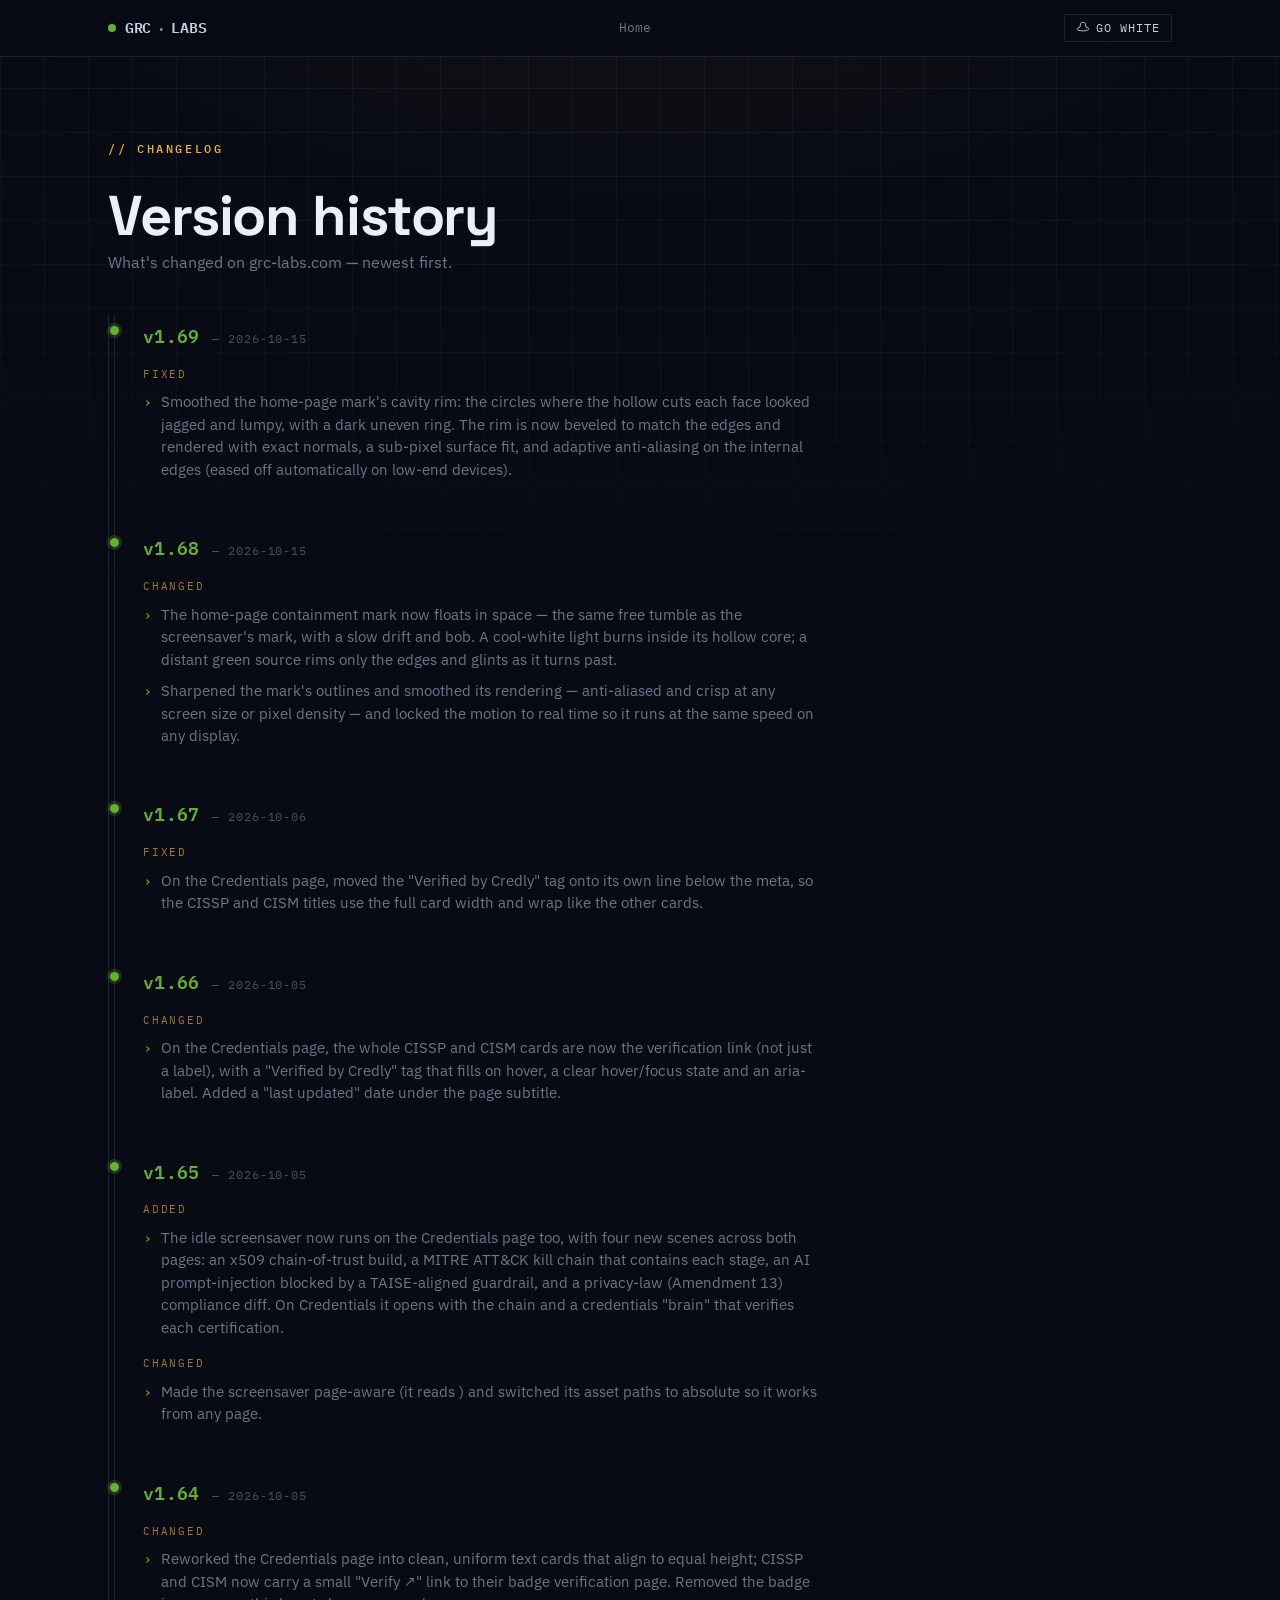
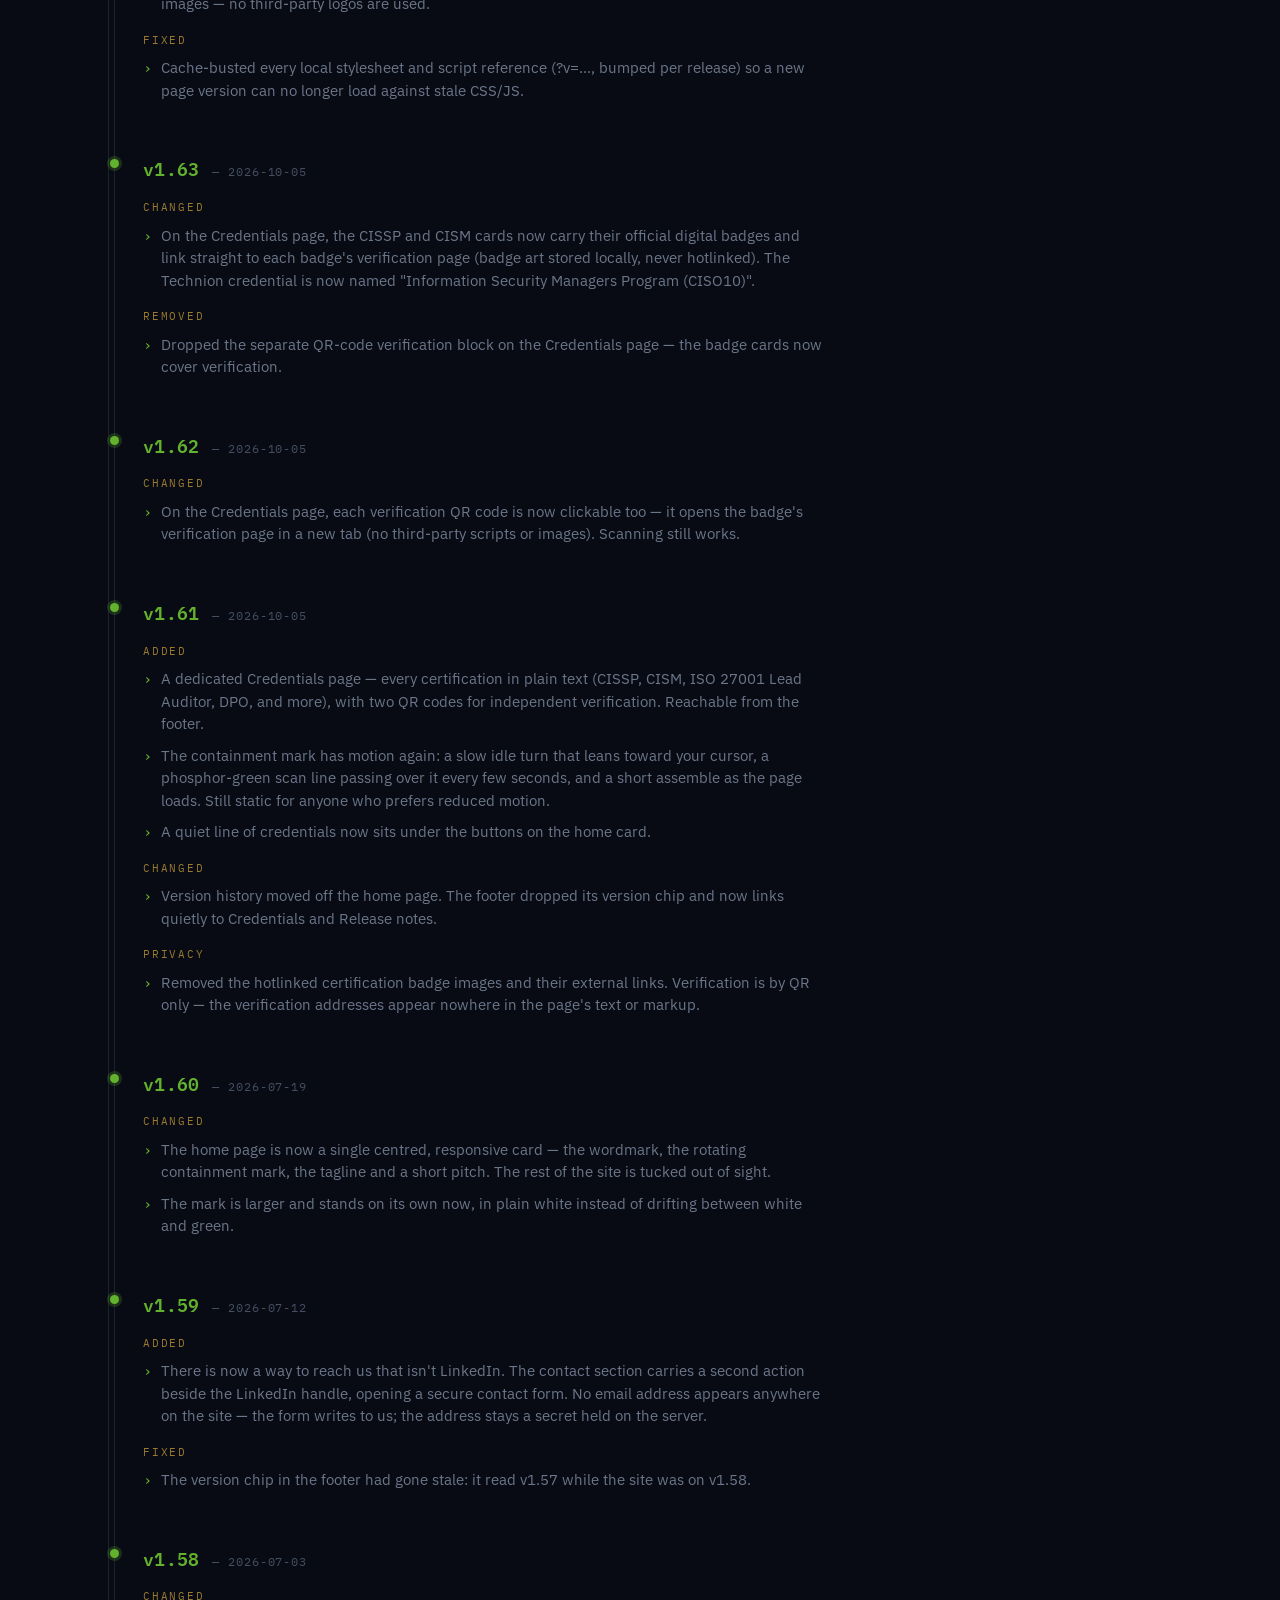
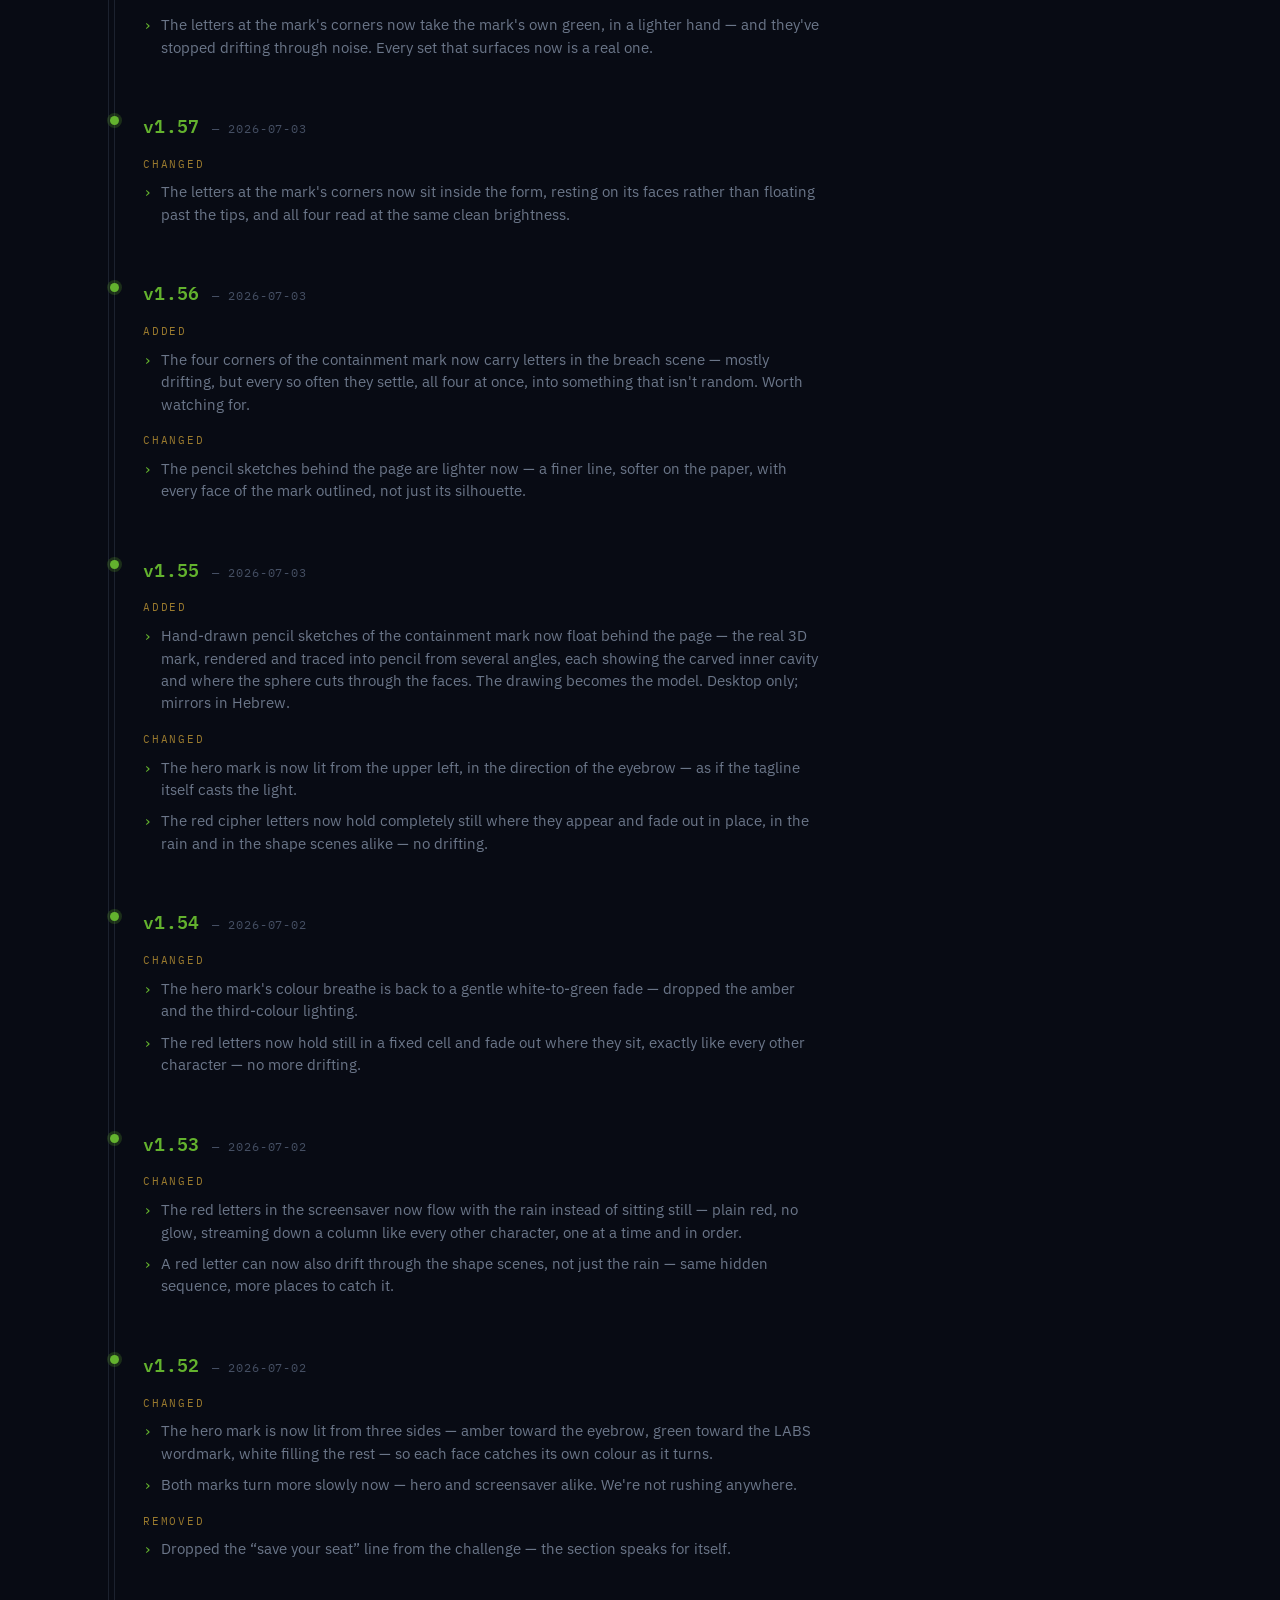
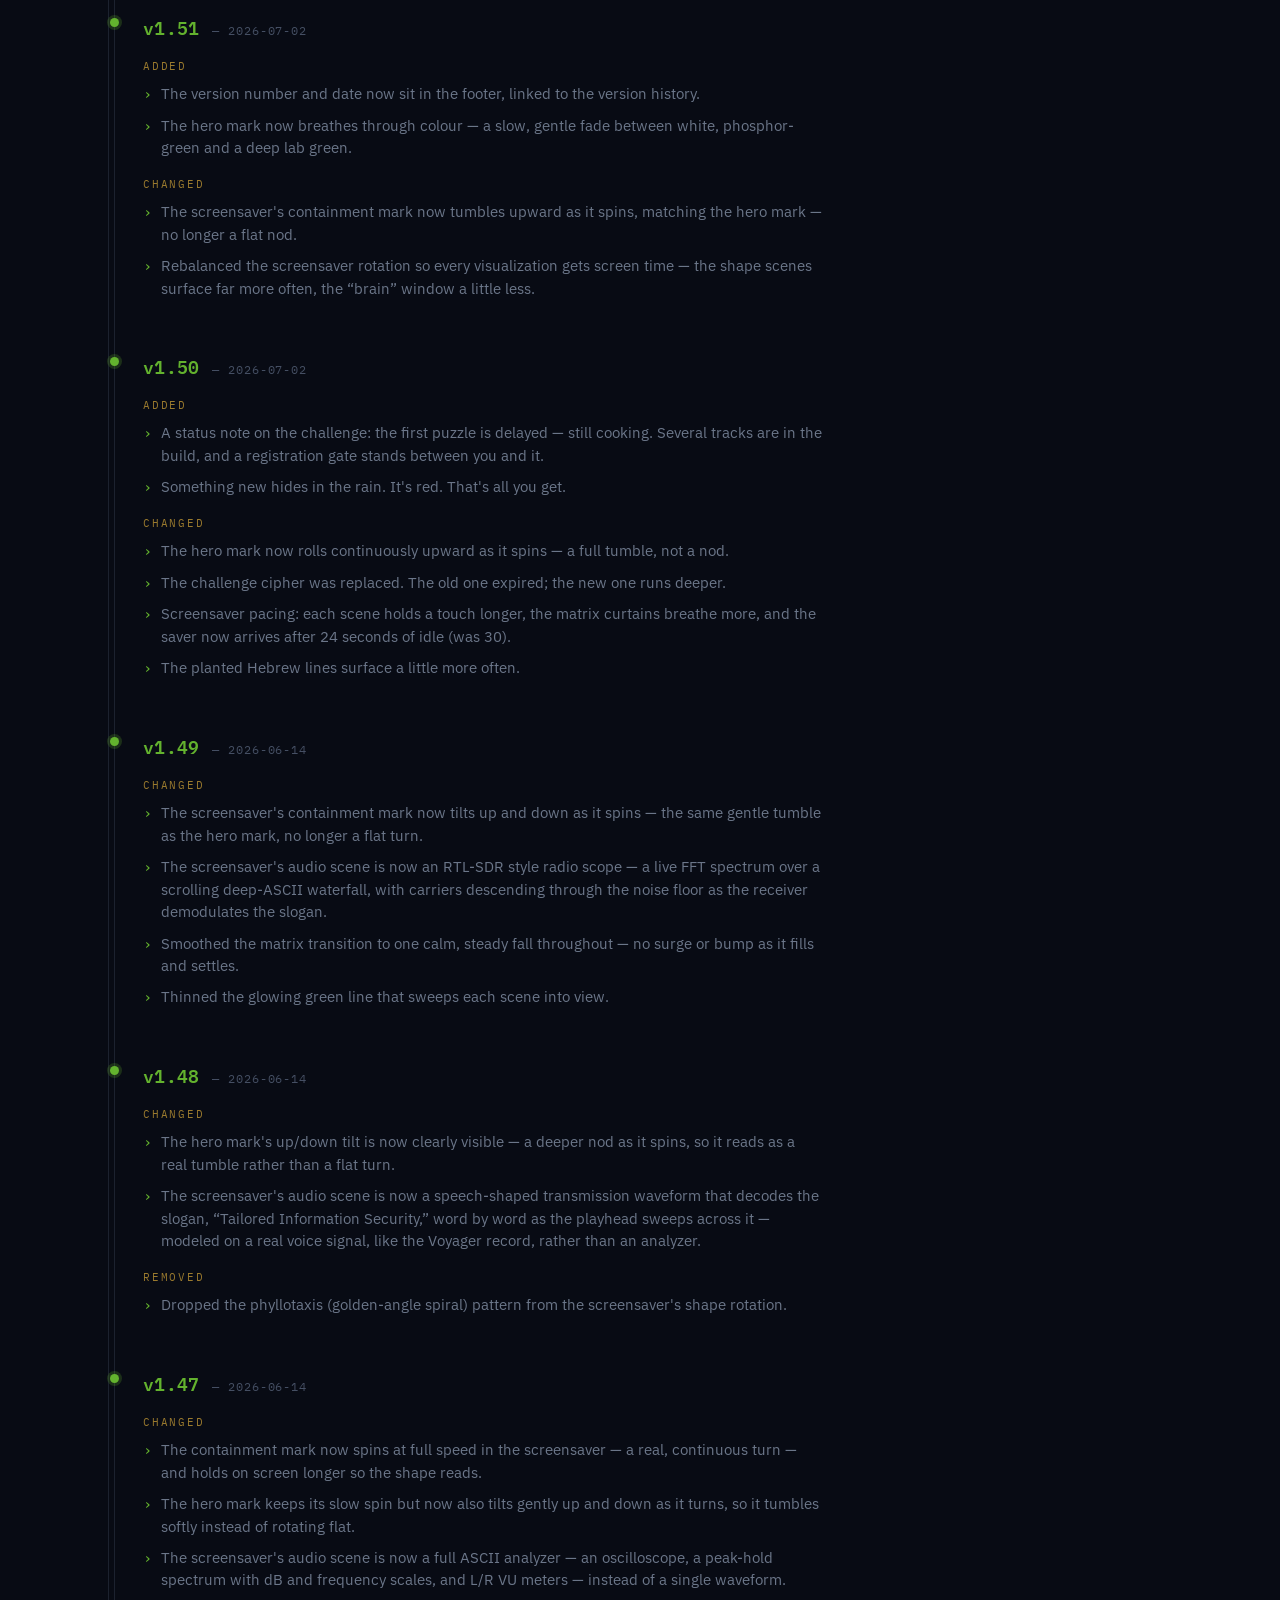
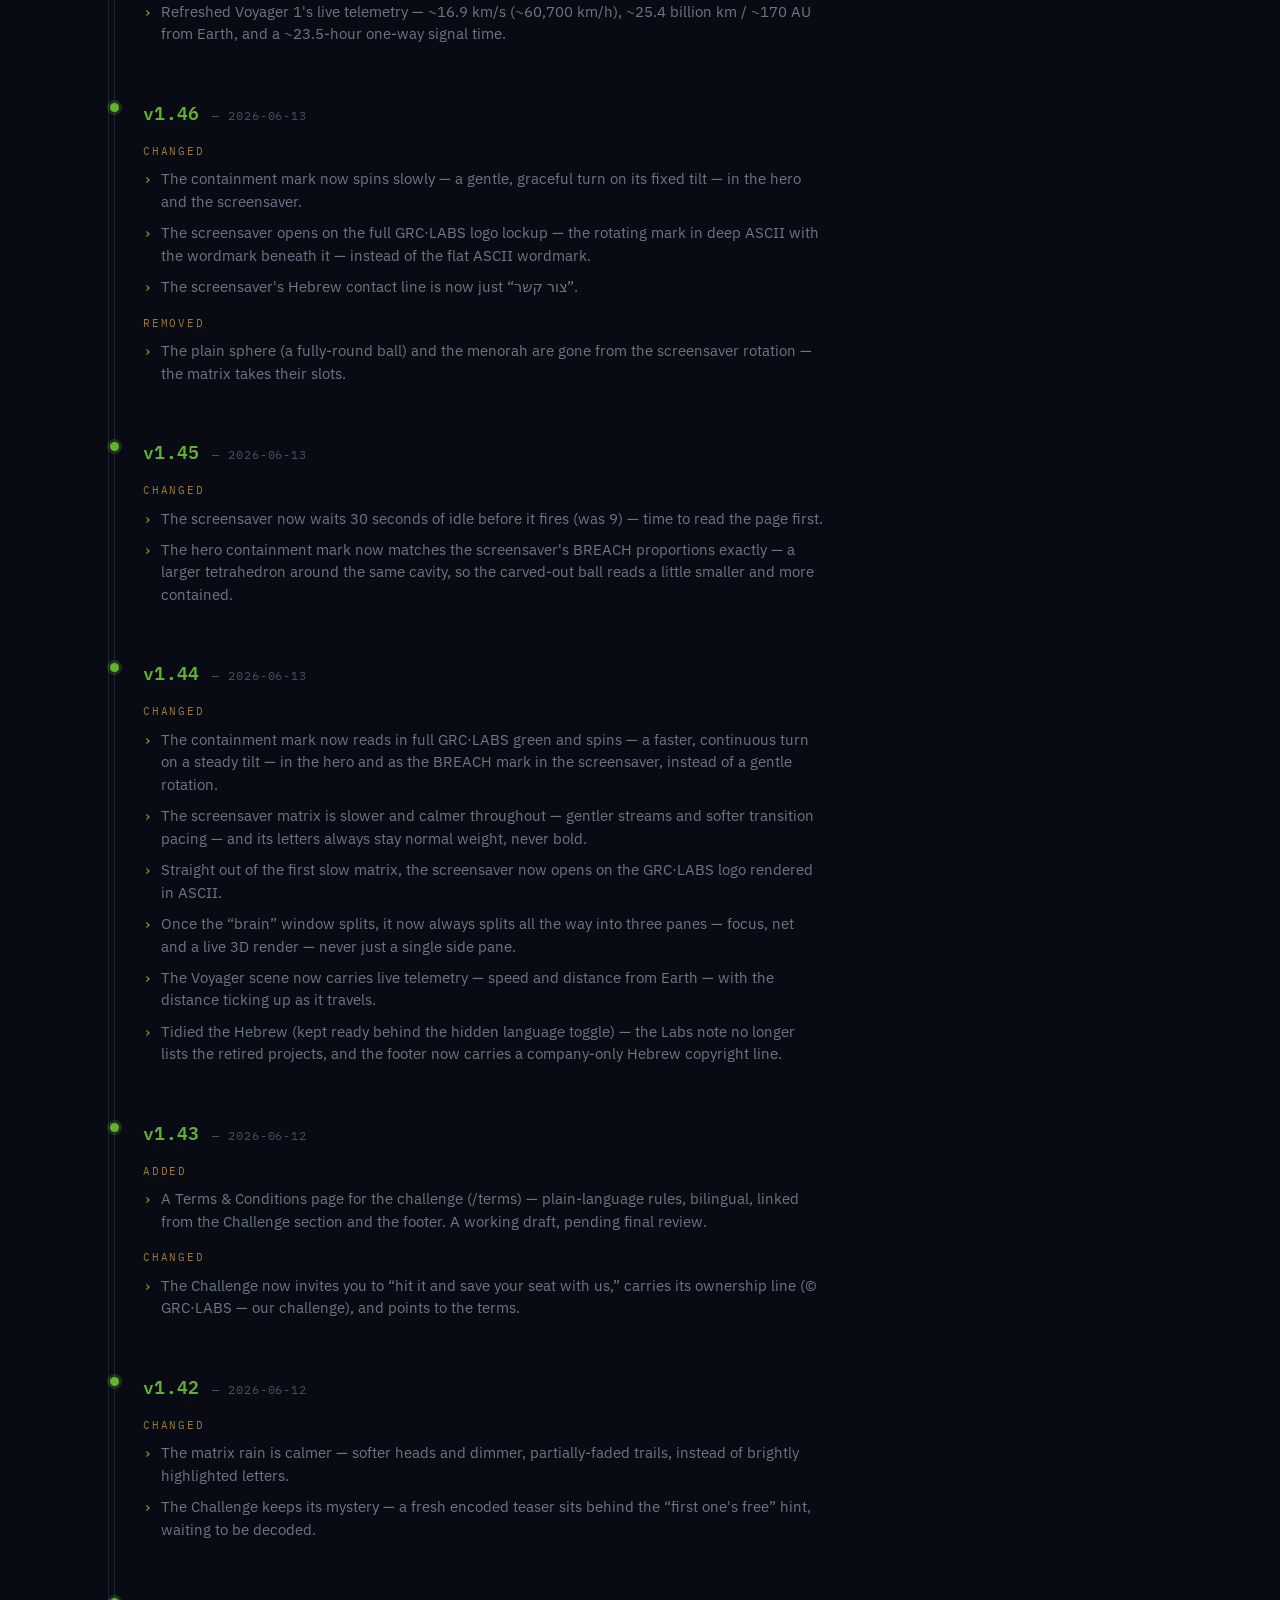
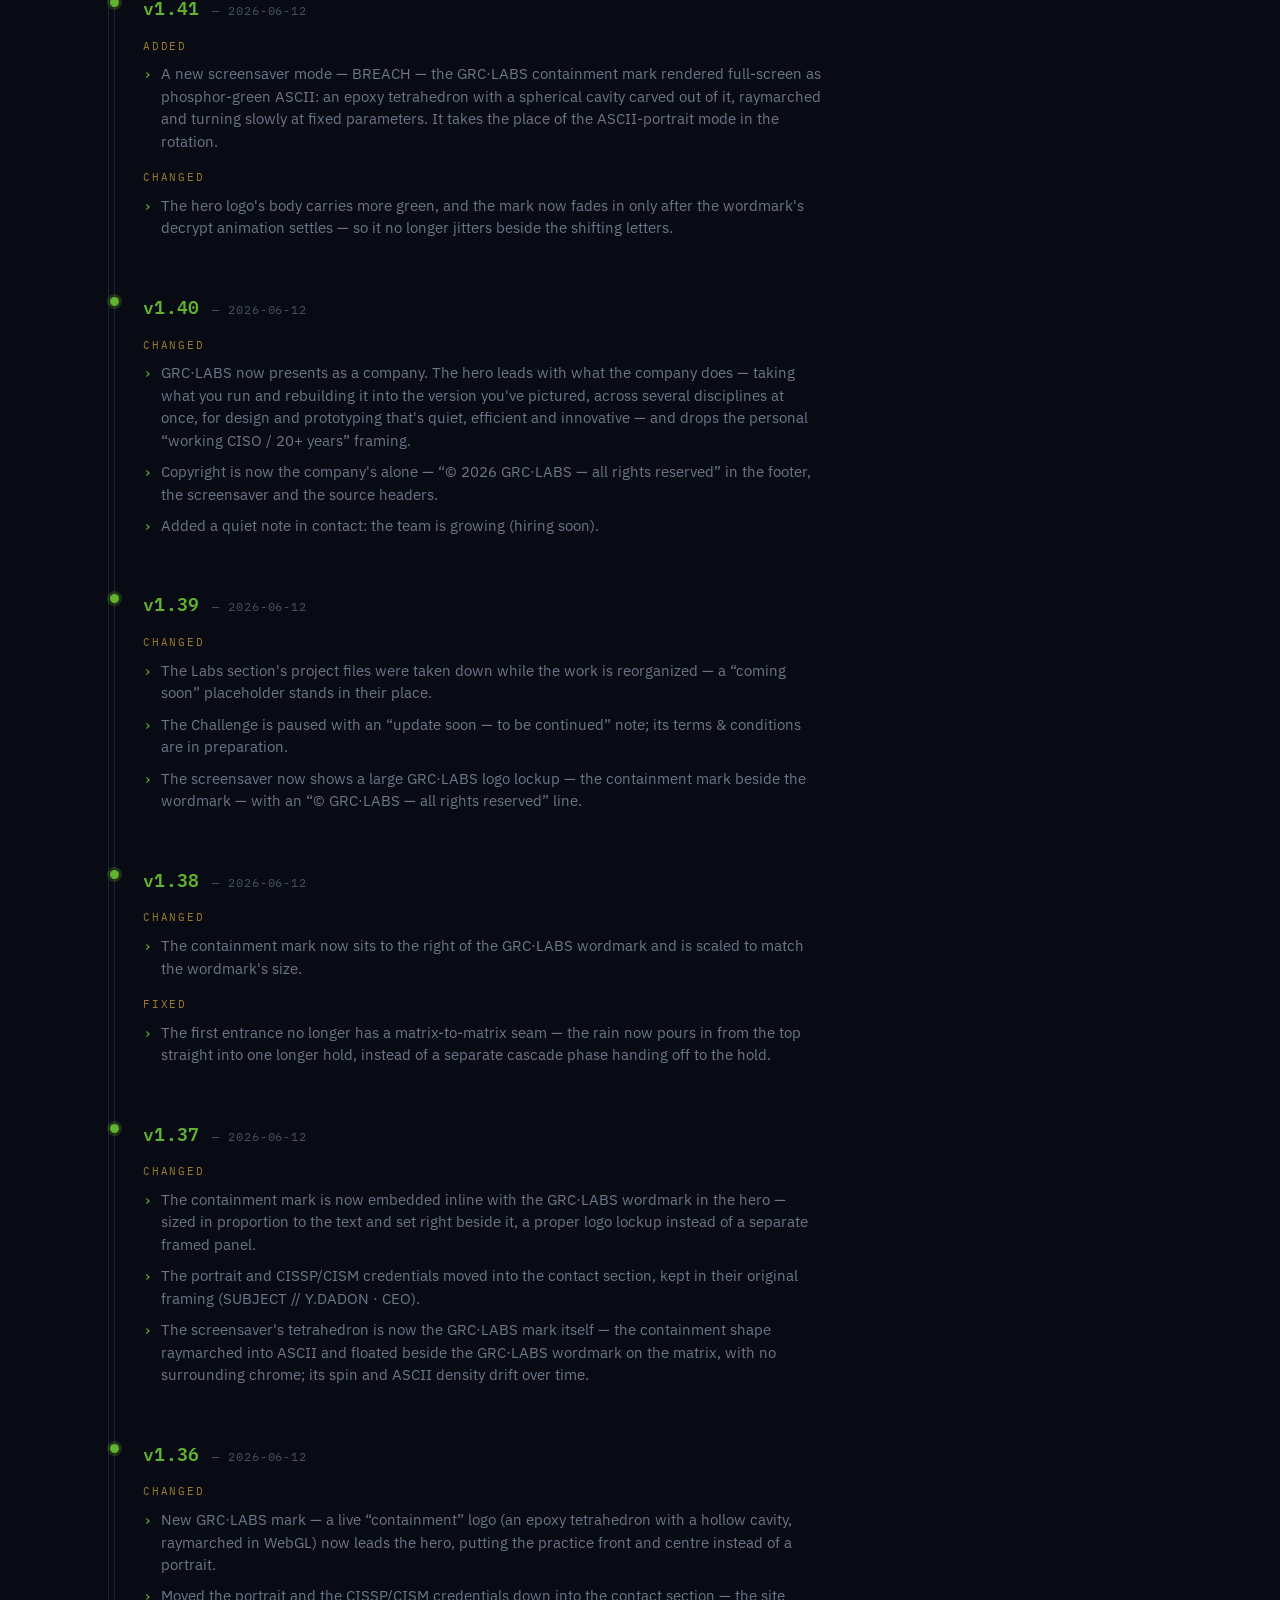
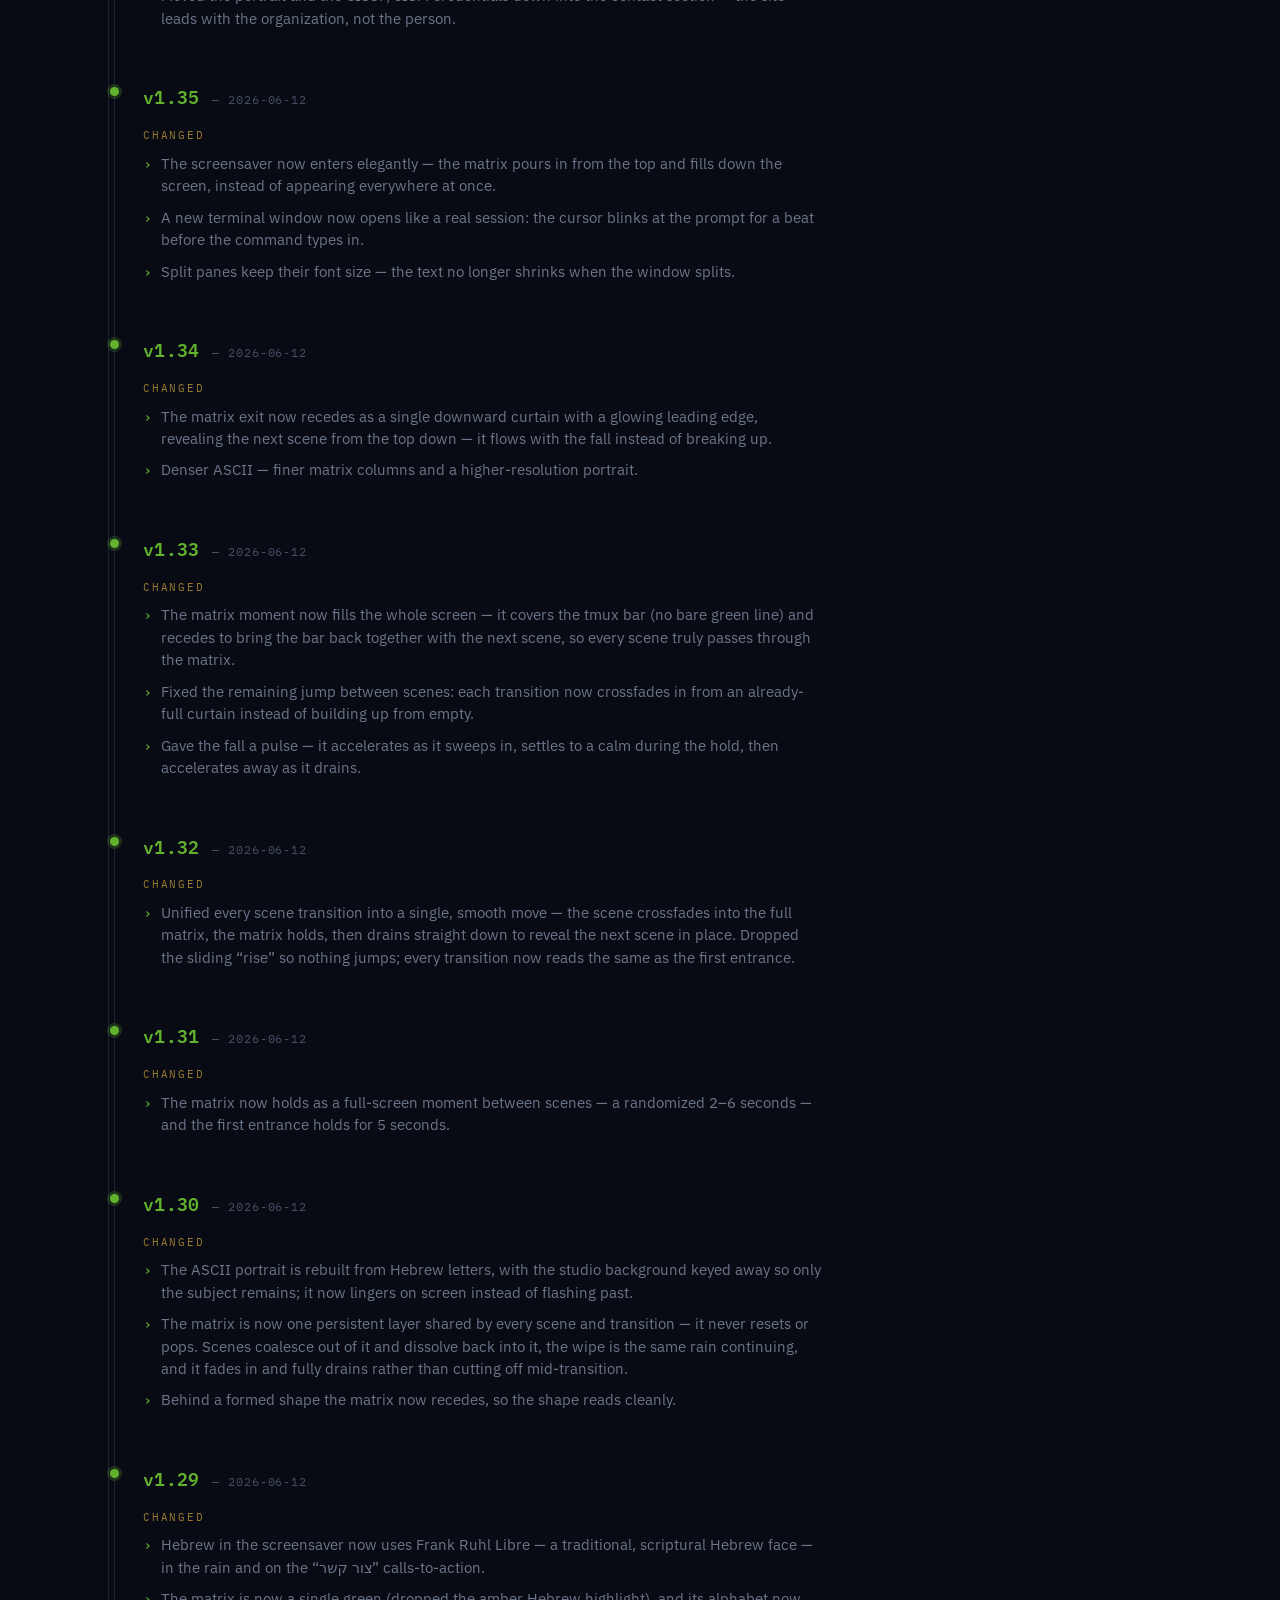
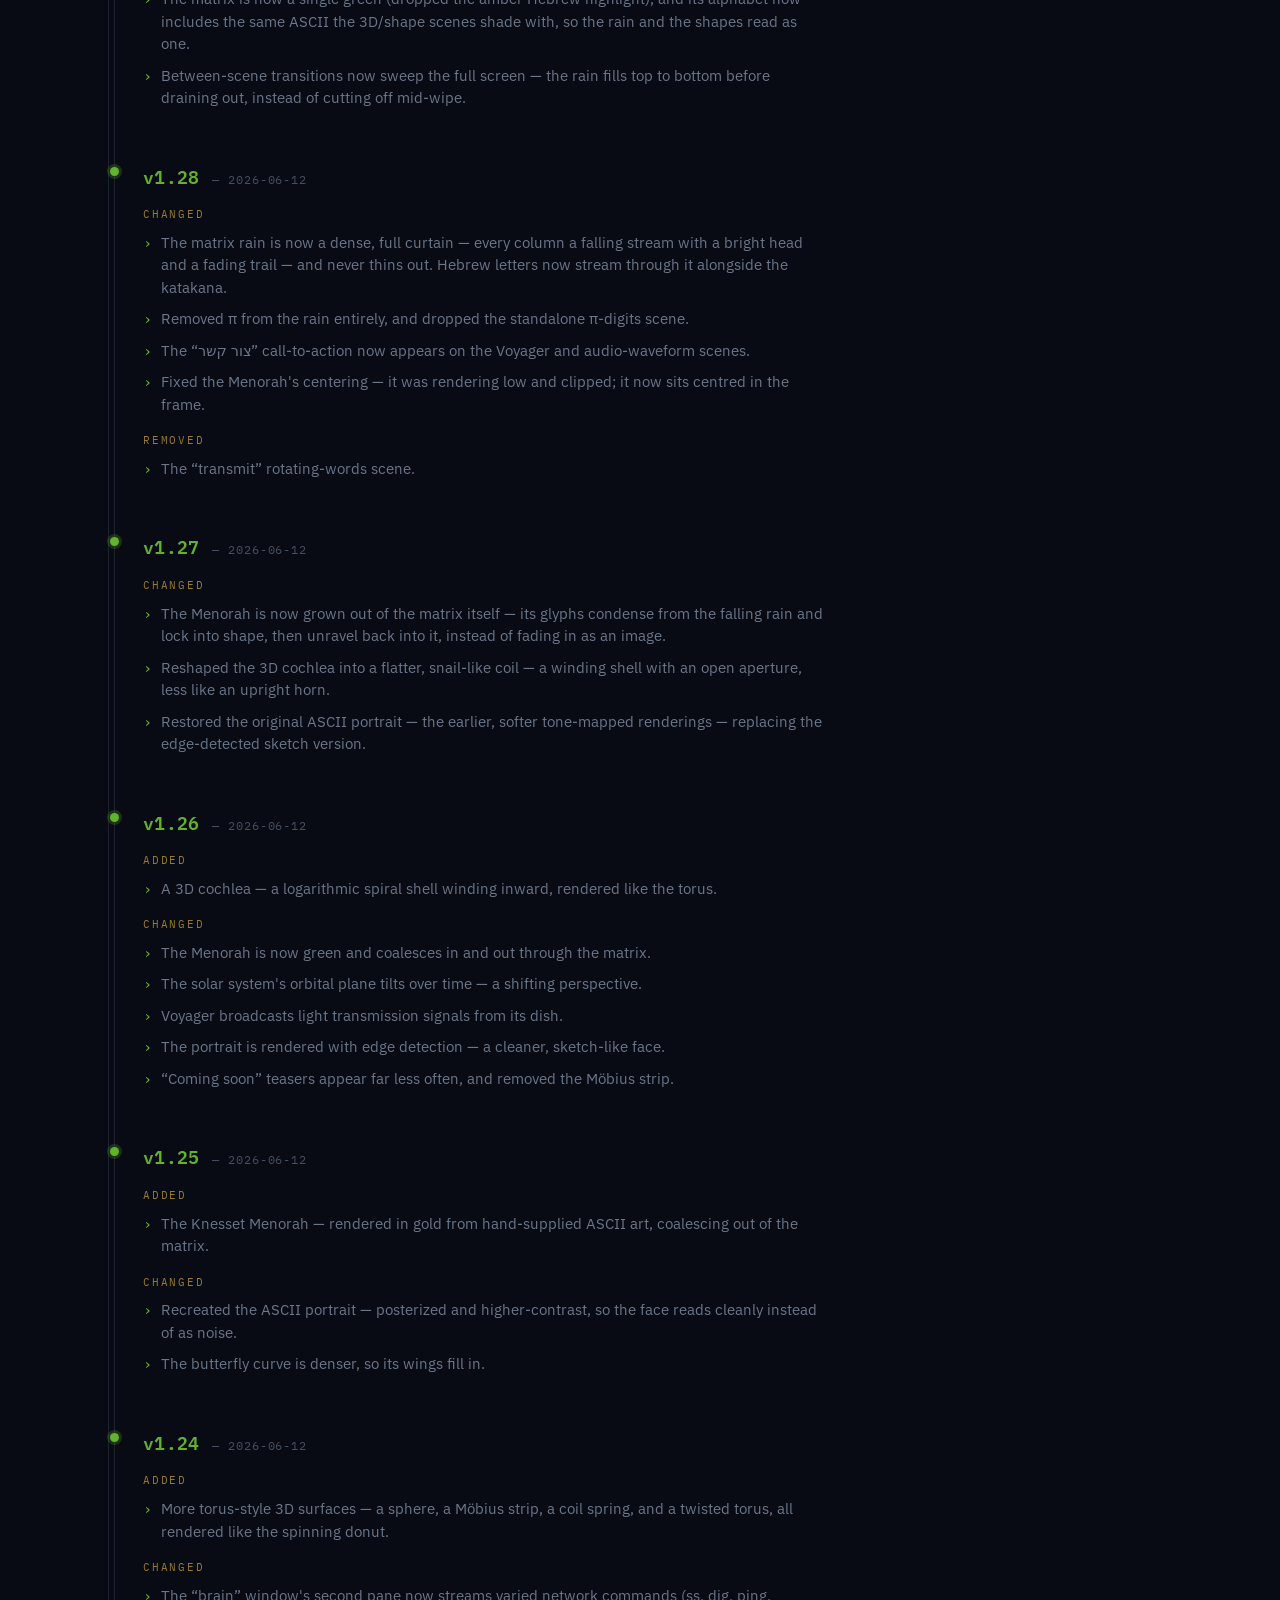
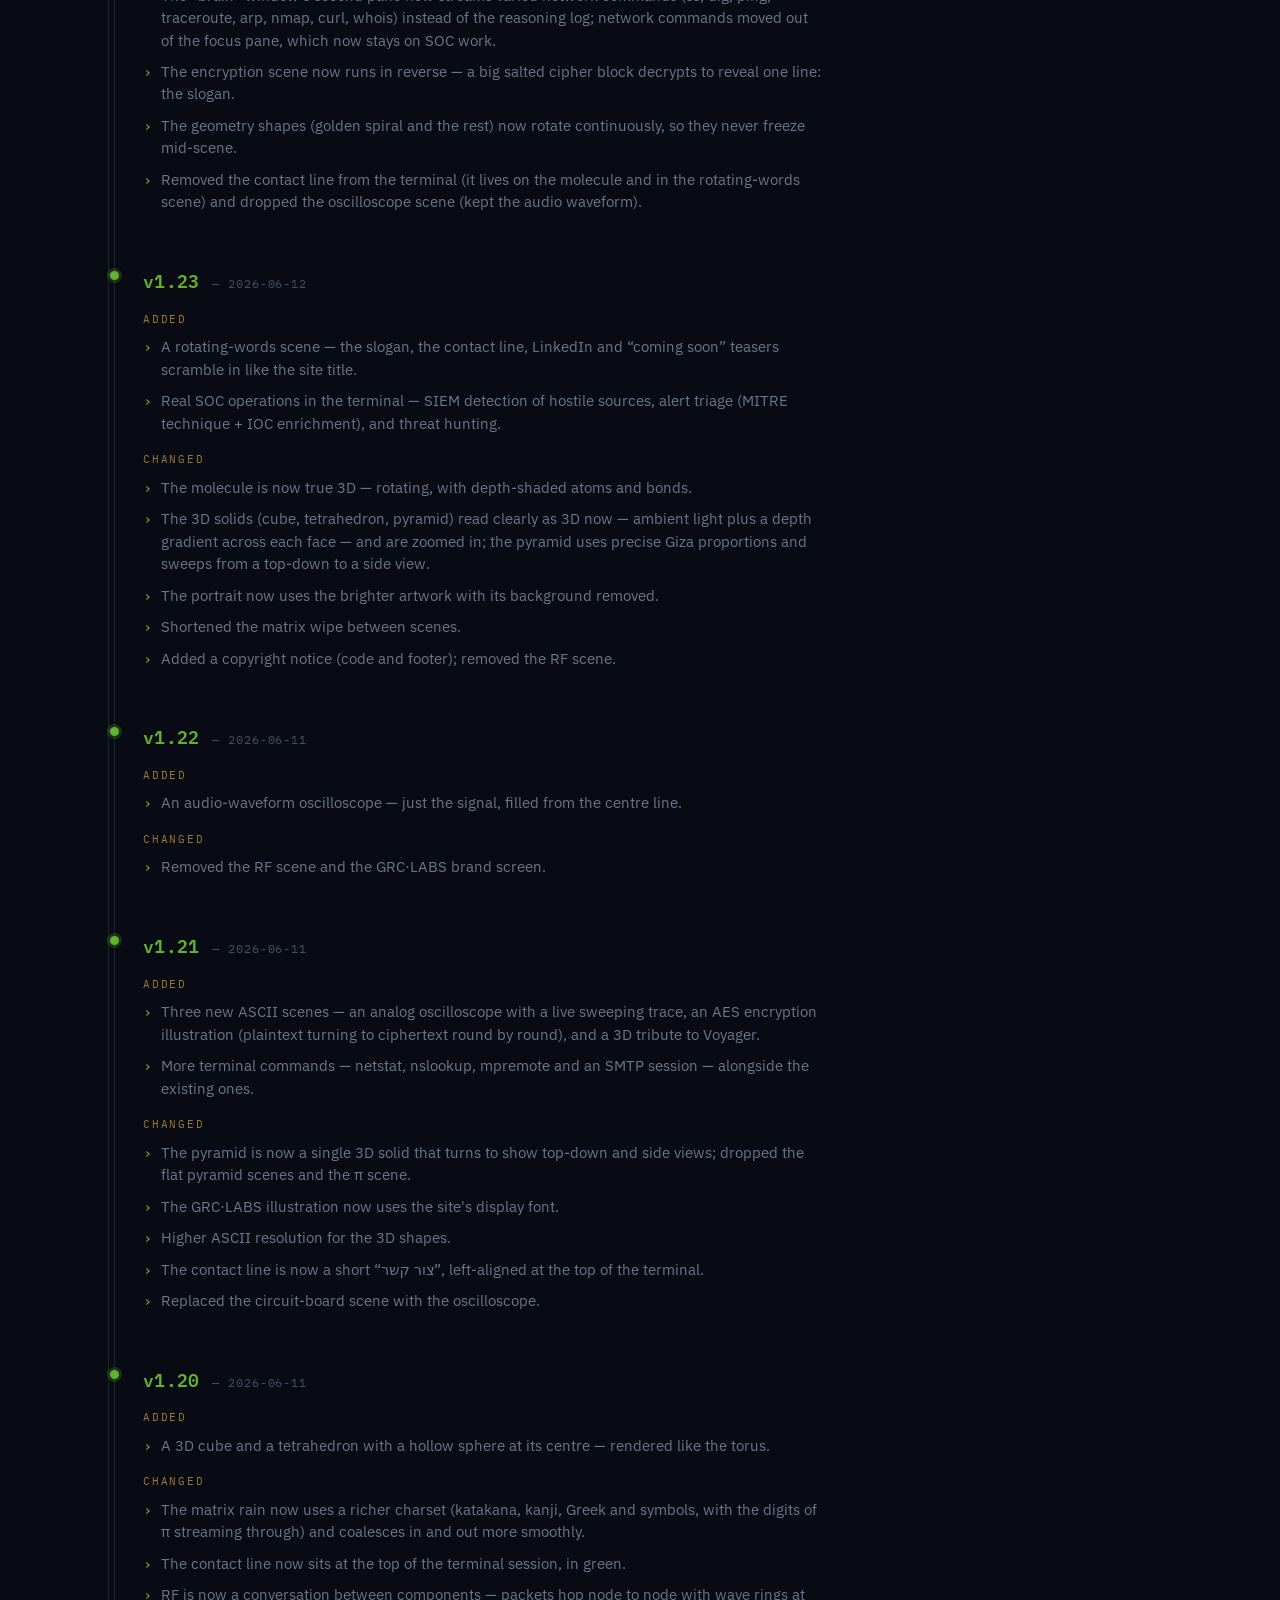
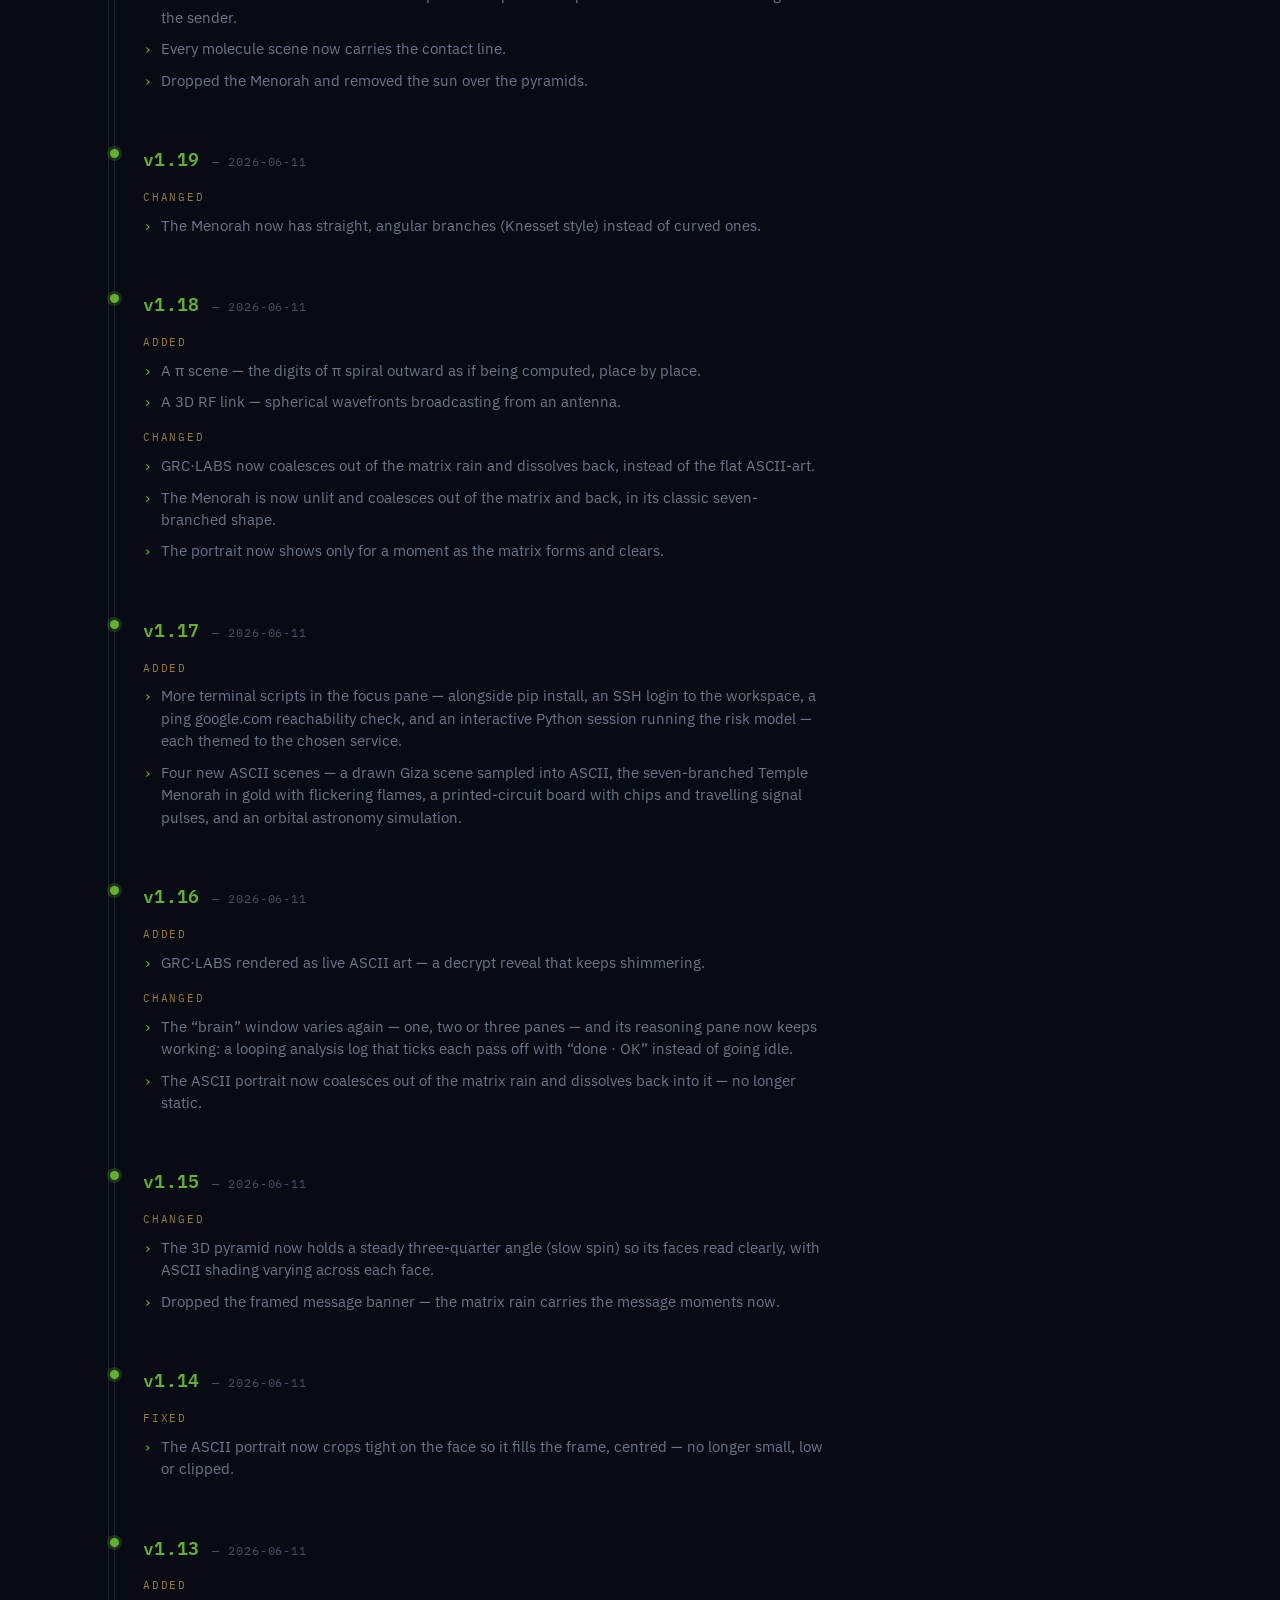
==== changelog/index.html @ 03a7e54b "logo: v1.69 smooth cavity rim (beveled CSG, analytic normals, sub-pixel refine, adaptive SSAA) Fix t" ====
<!DOCTYPE html>
<html lang="en" dir="ltr" data-lang="en" data-theme="dark">
<head>
<meta charset="UTF-8" />
<meta name="viewport" content="width=device-width, initial-scale=1.0" />
<title>Version history — GRC-Labs</title>
<meta name="description" content="GRC-Labs version history — what's changed on grc-labs.com, newest first." />
<link rel="icon" href="/favicon.ico" sizes="any" />
<link rel="icon" type="image/svg+xml" href="/favicon.svg" />
<link rel="icon" type="image/png" sizes="32x32" href="/assets/icons/favicon-32x32.png" />
<link rel="icon" type="image/png" sizes="16x16" href="/assets/icons/favicon-16x16.png" />
<link rel="apple-touch-icon" sizes="180x180" href="/assets/icons/apple-touch-icon.png" />
<link rel="manifest" href="/site.webmanifest" />
<meta name="theme-color" content="#080B14" />
<link rel="preconnect" href="https://fonts.googleapis.com" />
<link rel="preconnect" href="https://fonts.gstatic.com" crossorigin />
<link href="https://fonts.googleapis.com/css2?family=Space+Grotesk:wght@400;500;600;700&family=IBM+Plex+Mono:wght@400;500;600&family=IBM+Plex+Sans:wght@400;500;600&family=IBM+Plex+Sans+Hebrew:wght@400;500;600;700&display=swap" rel="stylesheet" />
<link rel="stylesheet" href="/assets/css/styles.css?v=1.6.9" />
</head>
<body>

  <header class="topbar">
    <div class="wrap row">
      <a class="brand" href="/"><span class="dot" aria-hidden="true"></span>GRC<span class="bmid" style="color:var(--green)">&middot;</span>LABS</a>
      <nav>
        <a href="/" data-i18n="cl.nav.home">Home</a>
      </nav>
      <div class="right">
        <button class="iconbtn" id="themebtn" aria-label="Switch to light (white-hat) theme" aria-pressed="false" title="Go white-hat (light)"><span id="themeicon" aria-hidden="true"></span><span id="themelabel">GO WHITE</span></button>
        <button class="langbtn" id="langbtn" aria-label="Switch to Hebrew" lang="he">עב</button>
      </div>
    </div>
  </header>

  <div class="wrap">
    <section class="cl">
      <span class="eyebrow" data-i18n="cl.eyebrow">// CHANGELOG</span>
      <h1 class="cl-h" data-decrypt data-i18n="cl.title">Version history</h1>
      <p class="sec-intro" data-i18n="cl.intro">What's changed on grc-labs.com — newest first.</p>

      <div class="cl-time">
        <!-- v1.69 -->
        <div class="cl-release">
          <div class="cl-relhead"><span class="cl-ver" data-decrypt>v1.69</span><span class="cl-date">— 2026-10-15</span></div>
          <div class="cl-group">
            <div class="cl-cat" data-i18n="cl.fixed">Fixed</div>
            <ul class="cl-list">
              <li data-i18n="cl.v169.f1">Smoothed the home-page mark's cavity rim: the circles where the hollow cuts each face looked jagged and lumpy, with a dark uneven ring. The rim is now beveled to match the edges and rendered with exact normals, a sub-pixel surface fit, and adaptive anti-aliasing on the internal edges (eased off automatically on low-end devices).</li>
            </ul>
          </div>
        </div>

        <!-- v1.68 -->
        <div class="cl-release">
          <div class="cl-relhead"><span class="cl-ver" data-decrypt>v1.68</span><span class="cl-date">— 2026-10-15</span></div>
          <div class="cl-group">
            <div class="cl-cat" data-i18n="cl.changed">Changed</div>
            <ul class="cl-list">
              <li data-i18n="cl.v168.c1">The home-page containment mark now floats in space — the same free tumble as the screensaver's mark, with a slow drift and bob. A cool-white light burns inside its hollow core; a distant green source rims only the edges and glints as it turns past.</li>
              <li data-i18n="cl.v168.c2">Sharpened the mark's outlines and smoothed its rendering — anti-aliased and crisp at any screen size or pixel density — and locked the motion to real time so it runs at the same speed on any display.</li>
            </ul>
          </div>
        </div>

        <!-- v1.67 -->
        <div class="cl-release">
          <div class="cl-relhead"><span class="cl-ver" data-decrypt>v1.67</span><span class="cl-date">— 2026-10-06</span></div>
          <div class="cl-group">
            <div class="cl-cat" data-i18n="cl.fixed">Fixed</div>
            <ul class="cl-list">
              <li data-i18n="cl.v167.f1">On the Credentials page, moved the "Verified by Credly" tag onto its own line below the meta, so the CISSP and CISM titles use the full card width and wrap like the other cards.</li>
            </ul>
          </div>
        </div>

        <!-- v1.66 -->
        <div class="cl-release">
          <div class="cl-relhead"><span class="cl-ver" data-decrypt>v1.66</span><span class="cl-date">— 2026-10-05</span></div>
          <div class="cl-group">
            <div class="cl-cat" data-i18n="cl.changed">Changed</div>
            <ul class="cl-list">
              <li data-i18n="cl.v166.c1">On the Credentials page, the whole CISSP and CISM cards are now the verification link (not just a label), with a "Verified by Credly" tag that fills on hover, a clear hover/focus state and an aria-label. Added a "last updated" date under the page subtitle.</li>
            </ul>
          </div>
        </div>

        <!-- v1.65 -->
        <div class="cl-release">
          <div class="cl-relhead"><span class="cl-ver" data-decrypt>v1.65</span><span class="cl-date">— 2026-10-05</span></div>
          <div class="cl-group">
            <div class="cl-cat" data-i18n="cl.added">Added</div>
            <ul class="cl-list">
              <li data-i18n="cl.v165.a1">The idle screensaver now runs on the Credentials page too, with four new scenes across both pages: an x509 chain-of-trust build, a MITRE ATT&amp;CK kill chain that contains each stage, an AI prompt-injection blocked by a TAISE-aligned guardrail, and a privacy-law (Amendment 13) compliance diff. On Credentials it opens with the chain and a credentials "brain" that verifies each certification.</li>
            </ul>
          </div>
          <div class="cl-group">
            <div class="cl-cat" data-i18n="cl.changed">Changed</div>
            <ul class="cl-list">
              <li data-i18n="cl.v165.c1">Made the screensaver page-aware (it reads &lt;body data-saver&gt;) and switched its asset paths to absolute so it works from any page.</li>
            </ul>
          </div>
        </div>

        <!-- v1.64 -->
        <div class="cl-release">
          <div class="cl-relhead"><span class="cl-ver" data-decrypt>v1.64</span><span class="cl-date">— 2026-10-05</span></div>
          <div class="cl-group">
            <div class="cl-cat" data-i18n="cl.changed">Changed</div>
            <ul class="cl-list">
              <li data-i18n="cl.v164.c1">Reworked the Credentials page into clean, uniform text cards that align to equal height; CISSP and CISM now carry a small "Verify ↗" link to their badge verification page. Removed the badge images — no third-party logos are used.</li>
            </ul>
          </div>
          <div class="cl-group">
            <div class="cl-cat" data-i18n="cl.fixed">Fixed</div>
            <ul class="cl-list">
              <li data-i18n="cl.v164.f1">Cache-busted every local stylesheet and script reference (?v=…, bumped per release) so a new page version can no longer load against stale CSS/JS.</li>
            </ul>
          </div>
        </div>

        <!-- v1.63 -->
        <div class="cl-release">
          <div class="cl-relhead"><span class="cl-ver" data-decrypt>v1.63</span><span class="cl-date">— 2026-10-05</span></div>
          <div class="cl-group">
            <div class="cl-cat" data-i18n="cl.changed">Changed</div>
            <ul class="cl-list">
              <li data-i18n="cl.v163.c1">On the Credentials page, the CISSP and CISM cards now carry their official digital badges and link straight to each badge's verification page (badge art stored locally, never hotlinked). The Technion credential is now named "Information Security Managers Program (CISO10)".</li>
            </ul>
          </div>
          <div class="cl-group">
            <div class="cl-cat" data-i18n="cl.removed">Removed</div>
            <ul class="cl-list">
              <li data-i18n="cl.v163.r1">Dropped the separate QR-code verification block on the Credentials page — the badge cards now cover verification.</li>
            </ul>
          </div>
        </div>

        <!-- v1.62 -->
        <div class="cl-release">
          <div class="cl-relhead"><span class="cl-ver" data-decrypt>v1.62</span><span class="cl-date">— 2026-10-05</span></div>
          <div class="cl-group">
            <div class="cl-cat" data-i18n="cl.changed">Changed</div>
            <ul class="cl-list">
              <li data-i18n="cl.v162.c1">On the Credentials page, each verification QR code is now clickable too — it opens the badge's verification page in a new tab (no third-party scripts or images). Scanning still works.</li>
            </ul>
          </div>
        </div>

        <!-- v1.61 -->
        <div class="cl-release">
          <div class="cl-relhead"><span class="cl-ver" data-decrypt>v1.61</span><span class="cl-date">— 2026-10-05</span></div>
          <div class="cl-group">
            <div class="cl-cat" data-i18n="cl.added">Added</div>
            <ul class="cl-list">
              <li data-i18n="cl.v161.a1">A dedicated Credentials page — every certification in plain text (CISSP, CISM, ISO 27001 Lead Auditor, DPO, and more), with two QR codes for independent verification. Reachable from the footer.</li>
              <li data-i18n="cl.v161.a2">The containment mark has motion again: a slow idle turn that leans toward your cursor, a phosphor-green scan line passing over it every few seconds, and a short assemble as the page loads. Still static for anyone who prefers reduced motion.</li>
              <li data-i18n="cl.v161.a3">A quiet line of credentials now sits under the buttons on the home card.</li>
            </ul>
          </div>
          <div class="cl-group">
            <div class="cl-cat" data-i18n="cl.changed">Changed</div>
            <ul class="cl-list">
              <li data-i18n="cl.v161.c1">Version history moved off the home page. The footer dropped its version chip and now links quietly to Credentials and Release notes.</li>
            </ul>
          </div>
          <div class="cl-group">
            <div class="cl-cat" data-i18n="cl.privacy">Privacy</div>
            <ul class="cl-list">
              <li data-i18n="cl.v161.p1">Removed the hotlinked certification badge images and their external links. Verification is by QR only — the verification addresses appear nowhere in the page's text or markup.</li>
            </ul>
          </div>
        </div>

        <!-- v1.60 -->
        <div class="cl-release">
          <div class="cl-relhead"><span class="cl-ver" data-decrypt>v1.60</span><span class="cl-date">— 2026-07-19</span></div>
          <div class="cl-group">
            <div class="cl-cat" data-i18n="cl.changed">Changed</div>
            <ul class="cl-list">
              <li data-i18n="cl.v160.c1">The home page is now a single centred, responsive card — the wordmark, the rotating containment mark, the tagline and a short pitch. The rest of the site is tucked out of sight.</li>
              <li data-i18n="cl.v160.c2">The mark is larger and stands on its own now, in plain white instead of drifting between white and green.</li>
            </ul>
          </div>
        </div>

        <!-- v1.59 -->
        <div class="cl-release">
          <div class="cl-relhead"><span class="cl-ver" data-decrypt>v1.59</span><span class="cl-date">— 2026-07-12</span></div>
          <div class="cl-group">
            <div class="cl-cat" data-i18n="cl.added">Added</div>
            <ul class="cl-list">
              <li data-i18n="cl.v159.a1">There is now a way to reach us that isn't LinkedIn. The contact section carries a second action beside the LinkedIn handle, opening a secure contact form. No email address appears anywhere on the site — the form writes to us; the address stays a secret held on the server.</li>
            </ul>
          </div>
          <div class="cl-group">
            <div class="cl-cat" data-i18n="cl.fixed">Fixed</div>
            <ul class="cl-list">
              <li data-i18n="cl.v159.f1">The version chip in the footer had gone stale: it read v1.57 while the site was on v1.58.</li>
            </ul>
          </div>
        </div>

        <!-- v1.58 -->
        <div class="cl-release">
          <div class="cl-relhead"><span class="cl-ver" data-decrypt>v1.58</span><span class="cl-date">— 2026-07-03</span></div>
          <div class="cl-group">
            <div class="cl-cat" data-i18n="cl.changed">Changed</div>
            <ul class="cl-list">
              <li data-i18n="cl.v158.c1">The letters at the mark's corners now take the mark's own green, in a lighter hand — and they've stopped drifting through noise. Every set that surfaces now is a real one.</li>
            </ul>
          </div>
        </div>

        <!-- v1.57 -->
        <div class="cl-release">
          <div class="cl-relhead"><span class="cl-ver" data-decrypt>v1.57</span><span class="cl-date">— 2026-07-03</span></div>
          <div class="cl-group">
            <div class="cl-cat" data-i18n="cl.changed">Changed</div>
            <ul class="cl-list">
              <li data-i18n="cl.v157.c1">The letters at the mark's corners now sit inside the form, resting on its faces rather than floating past the tips, and all four read at the same clean brightness.</li>
            </ul>
          </div>
        </div>

        <!-- v1.56 -->
        <div class="cl-release">
          <div class="cl-relhead"><span class="cl-ver" data-decrypt>v1.56</span><span class="cl-date">— 2026-07-03</span></div>
          <div class="cl-group">
            <div class="cl-cat" data-i18n="cl.added">Added</div>
            <ul class="cl-list">
              <li data-i18n="cl.v156.a1">The four corners of the containment mark now carry letters in the breach scene — mostly drifting, but every so often they settle, all four at once, into something that isn't random. Worth watching for.</li>
            </ul>
          </div>
          <div class="cl-group">
            <div class="cl-cat" data-i18n="cl.changed">Changed</div>
            <ul class="cl-list">
              <li data-i18n="cl.v156.c1">The pencil sketches behind the page are lighter now — a finer line, softer on the paper, with every face of the mark outlined, not just its silhouette.</li>
            </ul>
          </div>
        </div>

        <!-- v1.55 -->
        <div class="cl-release">
          <div class="cl-relhead"><span class="cl-ver" data-decrypt>v1.55</span><span class="cl-date">— 2026-07-03</span></div>
          <div class="cl-group">
            <div class="cl-cat" data-i18n="cl.added">Added</div>
            <ul class="cl-list">
              <li data-i18n="cl.v155.a1">Hand-drawn pencil sketches of the containment mark now float behind the page — the real 3D mark, rendered and traced into pencil from several angles, each showing the carved inner cavity and where the sphere cuts through the faces. The drawing becomes the model. Desktop only; mirrors in Hebrew.</li>
            </ul>
          </div>
          <div class="cl-group">
            <div class="cl-cat" data-i18n="cl.changed">Changed</div>
            <ul class="cl-list">
              <li data-i18n="cl.v155.c1">The hero mark is now lit from the upper left, in the direction of the eyebrow — as if the tagline itself casts the light.</li>
              <li data-i18n="cl.v155.c2">The red cipher letters now hold completely still where they appear and fade out in place, in the rain and in the shape scenes alike — no drifting.</li>
            </ul>
          </div>
        </div>

        <!-- v1.54 -->
        <div class="cl-release">
          <div class="cl-relhead"><span class="cl-ver" data-decrypt>v1.54</span><span class="cl-date">— 2026-07-02</span></div>
          <div class="cl-group">
            <div class="cl-cat" data-i18n="cl.changed">Changed</div>
            <ul class="cl-list">
              <li data-i18n="cl.v154.c1">The hero mark's colour breathe is back to a gentle white-to-green fade — dropped the amber and the third-colour lighting.</li>
              <li data-i18n="cl.v154.c2">The red letters now hold still in a fixed cell and fade out where they sit, exactly like every other character — no more drifting.</li>
            </ul>
          </div>
        </div>

        <!-- v1.53 -->
        <div class="cl-release">
          <div class="cl-relhead"><span class="cl-ver" data-decrypt>v1.53</span><span class="cl-date">— 2026-07-02</span></div>
          <div class="cl-group">
            <div class="cl-cat" data-i18n="cl.changed">Changed</div>
            <ul class="cl-list">
              <li data-i18n="cl.v153.c1">The red letters in the screensaver now flow with the rain instead of sitting still — plain red, no glow, streaming down a column like every other character, one at a time and in order.</li>
              <li data-i18n="cl.v153.c2">A red letter can now also drift through the shape scenes, not just the rain — same hidden sequence, more places to catch it.</li>
            </ul>
          </div>
        </div>

        <!-- v1.52 -->
        <div class="cl-release">
          <div class="cl-relhead"><span class="cl-ver" data-decrypt>v1.52</span><span class="cl-date">— 2026-07-02</span></div>
          <div class="cl-group">
            <div class="cl-cat" data-i18n="cl.changed">Changed</div>
            <ul class="cl-list">
              <li data-i18n="cl.v152.c1">The hero mark is now lit from three sides — amber toward the eyebrow, green toward the LABS wordmark, white filling the rest — so each face catches its own colour as it turns.</li>
              <li data-i18n="cl.v152.c2">Both marks turn more slowly now — hero and screensaver alike. We're not rushing anywhere.</li>
            </ul>
          </div>
          <div class="cl-group">
            <div class="cl-cat" data-i18n="cl.removed">Removed</div>
            <ul class="cl-list">
              <li data-i18n="cl.v152.r1">Dropped the “save your seat” line from the challenge — the section speaks for itself.</li>
            </ul>
          </div>
        </div>

        <!-- v1.51 -->
        <div class="cl-release">
          <div class="cl-relhead"><span class="cl-ver" data-decrypt>v1.51</span><span class="cl-date">— 2026-07-02</span></div>
          <div class="cl-group">
            <div class="cl-cat" data-i18n="cl.added">Added</div>
            <ul class="cl-list">
              <li data-i18n="cl.v151.a1">The version number and date now sit in the footer, linked to the version history.</li>
              <li data-i18n="cl.v151.a2">The hero mark now breathes through colour — a slow, gentle fade between white, phosphor-green and a deep lab green.</li>
            </ul>
          </div>
          <div class="cl-group">
            <div class="cl-cat" data-i18n="cl.changed">Changed</div>
            <ul class="cl-list">
              <li data-i18n="cl.v151.c1">The screensaver's containment mark now tumbles upward as it spins, matching the hero mark — no longer a flat nod.</li>
              <li data-i18n="cl.v151.c2">Rebalanced the screensaver rotation so every visualization gets screen time — the shape scenes surface far more often, the “brain” window a little less.</li>
            </ul>
          </div>
        </div>

        <!-- v1.50 -->
        <div class="cl-release">
          <div class="cl-relhead"><span class="cl-ver" data-decrypt>v1.50</span><span class="cl-date">— 2026-07-02</span></div>
          <div class="cl-group">
            <div class="cl-cat" data-i18n="cl.added">Added</div>
            <ul class="cl-list">
              <li data-i18n="cl.v150.a1">A status note on the challenge: the first puzzle is delayed — still cooking. Several tracks are in the build, and a registration gate stands between you and it.</li>
              <li data-i18n="cl.v150.a2">Something new hides in the rain. It's red. That's all you get.</li>
            </ul>
          </div>
          <div class="cl-group">
            <div class="cl-cat" data-i18n="cl.changed">Changed</div>
            <ul class="cl-list">
              <li data-i18n="cl.v150.c1">The hero mark now rolls continuously upward as it spins — a full tumble, not a nod.</li>
              <li data-i18n="cl.v150.c2">The challenge cipher was replaced. The old one expired; the new one runs deeper.</li>
              <li data-i18n="cl.v150.c3">Screensaver pacing: each scene holds a touch longer, the matrix curtains breathe more, and the saver now arrives after 24 seconds of idle (was 30).</li>
              <li data-i18n="cl.v150.c4">The planted Hebrew lines surface a little more often.</li>
            </ul>
          </div>
        </div>

        <!-- v1.49 -->
        <div class="cl-release">
          <div class="cl-relhead"><span class="cl-ver" data-decrypt>v1.49</span><span class="cl-date">— 2026-06-14</span></div>
          <div class="cl-group">
            <div class="cl-cat" data-i18n="cl.changed">Changed</div>
            <ul class="cl-list">
              <li data-i18n="cl.v149.c1">The screensaver's containment mark now tilts up and down as it spins — the same gentle tumble as the hero mark, no longer a flat turn.</li>
              <li data-i18n="cl.v149.c2">The screensaver's audio scene is now an RTL-SDR style radio scope — a live FFT spectrum over a scrolling deep-ASCII waterfall, with carriers descending through the noise floor as the receiver demodulates the slogan.</li>
              <li data-i18n="cl.v149.c3">Smoothed the matrix transition to one calm, steady fall throughout — no surge or bump as it fills and settles.</li>
              <li data-i18n="cl.v149.c4">Thinned the glowing green line that sweeps each scene into view.</li>
            </ul>
          </div>
        </div>

        <!-- v1.48 -->
        <div class="cl-release">
          <div class="cl-relhead"><span class="cl-ver" data-decrypt>v1.48</span><span class="cl-date">— 2026-06-14</span></div>
          <div class="cl-group">
            <div class="cl-cat" data-i18n="cl.changed">Changed</div>
            <ul class="cl-list">
              <li data-i18n="cl.v148.c1">The hero mark's up/down tilt is now clearly visible — a deeper nod as it spins, so it reads as a real tumble rather than a flat turn.</li>
              <li data-i18n="cl.v148.c2">The screensaver's audio scene is now a speech-shaped transmission waveform that decodes the slogan, “Tailored Information Security,” word by word as the playhead sweeps across it — modeled on a real voice signal, like the Voyager record, rather than an analyzer.</li>
            </ul>
          </div>
          <div class="cl-group">
            <div class="cl-cat" data-i18n="cl.removed">Removed</div>
            <ul class="cl-list">
              <li data-i18n="cl.v148.r1">Dropped the phyllotaxis (golden-angle spiral) pattern from the screensaver's shape rotation.</li>
            </ul>
          </div>
        </div>

        <!-- v1.47 -->
        <div class="cl-release">
          <div class="cl-relhead"><span class="cl-ver" data-decrypt>v1.47</span><span class="cl-date">— 2026-06-14</span></div>
          <div class="cl-group">
            <div class="cl-cat" data-i18n="cl.changed">Changed</div>
            <ul class="cl-list">
              <li data-i18n="cl.v147.c1">The containment mark now spins at full speed in the screensaver — a real, continuous turn — and holds on screen longer so the shape reads.</li>
              <li data-i18n="cl.v147.c2">The hero mark keeps its slow spin but now also tilts gently up and down as it turns, so it tumbles softly instead of rotating flat.</li>
              <li data-i18n="cl.v147.c3">The screensaver's audio scene is now a full ASCII analyzer — an oscilloscope, a peak-hold spectrum with dB and frequency scales, and L/R VU meters — instead of a single waveform.</li>
              <li data-i18n="cl.v147.c4">Refreshed Voyager 1's live telemetry — ~16.9 km/s (~60,700 km/h), ~25.4 billion km / ~170 AU from Earth, and a ~23.5-hour one-way signal time.</li>
            </ul>
          </div>
        </div>

        <!-- v1.46 -->
        <div class="cl-release">
          <div class="cl-relhead"><span class="cl-ver" data-decrypt>v1.46</span><span class="cl-date">— 2026-06-13</span></div>
          <div class="cl-group">
            <div class="cl-cat" data-i18n="cl.changed">Changed</div>
            <ul class="cl-list">
              <li data-i18n="cl.v146.c1">The containment mark now spins slowly — a gentle, graceful turn on its fixed tilt — in the hero and the screensaver.</li>
              <li data-i18n="cl.v146.c2">The screensaver opens on the full GRC·LABS logo lockup — the rotating mark in deep ASCII with the wordmark beneath it — instead of the flat ASCII wordmark.</li>
              <li data-i18n="cl.v146.c3">The screensaver's Hebrew contact line is now just “צור קשר”.</li>
            </ul>
          </div>
          <div class="cl-group">
            <div class="cl-cat" data-i18n="cl.removed">Removed</div>
            <ul class="cl-list">
              <li data-i18n="cl.v146.r1">The plain sphere (a fully-round ball) and the menorah are gone from the screensaver rotation — the matrix takes their slots.</li>
            </ul>
          </div>
        </div>

        <!-- v1.45 -->
        <div class="cl-release">
          <div class="cl-relhead"><span class="cl-ver" data-decrypt>v1.45</span><span class="cl-date">— 2026-06-13</span></div>
          <div class="cl-group">
            <div class="cl-cat" data-i18n="cl.changed">Changed</div>
            <ul class="cl-list">
              <li data-i18n="cl.v145.c1">The screensaver now waits 30 seconds of idle before it fires (was 9) — time to read the page first.</li>
              <li data-i18n="cl.v145.c2">The hero containment mark now matches the screensaver's BREACH proportions exactly — a larger tetrahedron around the same cavity, so the carved-out ball reads a little smaller and more contained.</li>
            </ul>
          </div>
        </div>

        <!-- v1.44 -->
        <div class="cl-release">
          <div class="cl-relhead"><span class="cl-ver" data-decrypt>v1.44</span><span class="cl-date">— 2026-06-13</span></div>
          <div class="cl-group">
            <div class="cl-cat" data-i18n="cl.changed">Changed</div>
            <ul class="cl-list">
              <li data-i18n="cl.v144.c1">The containment mark now reads in full GRC·LABS green and spins — a faster, continuous turn on a steady tilt — in the hero and as the BREACH mark in the screensaver, instead of a gentle rotation.</li>
              <li data-i18n="cl.v144.c2">The screensaver matrix is slower and calmer throughout — gentler streams and softer transition pacing — and its letters always stay normal weight, never bold.</li>
              <li data-i18n="cl.v144.c3">Straight out of the first slow matrix, the screensaver now opens on the GRC·LABS logo rendered in ASCII.</li>
              <li data-i18n="cl.v144.c4">Once the “brain” window splits, it now always splits all the way into three panes — focus, net and a live 3D render — never just a single side pane.</li>
              <li data-i18n="cl.v144.c5">The Voyager scene now carries live telemetry — speed and distance from Earth — with the distance ticking up as it travels.</li>
              <li data-i18n="cl.v144.c6">Tidied the Hebrew (kept ready behind the hidden language toggle) — the Labs note no longer lists the retired projects, and the footer now carries a company-only Hebrew copyright line.</li>
            </ul>
          </div>
        </div>

        <!-- v1.43 -->
        <div class="cl-release">
          <div class="cl-relhead"><span class="cl-ver" data-decrypt>v1.43</span><span class="cl-date">— 2026-06-12</span></div>
          <div class="cl-group">
            <div class="cl-cat" data-i18n="cl.added">Added</div>
            <ul class="cl-list">
              <li data-i18n="cl.v143.a1">A Terms &amp; Conditions page for the challenge (/terms) — plain-language rules, bilingual, linked from the Challenge section and the footer. A working draft, pending final review.</li>
            </ul>
          </div>
          <div class="cl-group">
            <div class="cl-cat" data-i18n="cl.changed">Changed</div>
            <ul class="cl-list">
              <li data-i18n="cl.v143.c1">The Challenge now invites you to “hit it and save your seat with us,” carries its ownership line (© GRC·LABS — our challenge), and points to the terms.</li>
            </ul>
          </div>
        </div>

        <!-- v1.42 -->
        <div class="cl-release">
          <div class="cl-relhead"><span class="cl-ver" data-decrypt>v1.42</span><span class="cl-date">— 2026-06-12</span></div>
          <div class="cl-group">
            <div class="cl-cat" data-i18n="cl.changed">Changed</div>
            <ul class="cl-list">
              <li data-i18n="cl.v142.c1">The matrix rain is calmer — softer heads and dimmer, partially-faded trails, instead of brightly highlighted letters.</li>
              <li data-i18n="cl.v142.c2">The Challenge keeps its mystery — a fresh encoded teaser sits behind the “first one's free” hint, waiting to be decoded.</li>
            </ul>
          </div>
        </div>

        <!-- v1.41 -->
        <div class="cl-release">
          <div class="cl-relhead"><span class="cl-ver" data-decrypt>v1.41</span><span class="cl-date">— 2026-06-12</span></div>
          <div class="cl-group">
            <div class="cl-cat" data-i18n="cl.added">Added</div>
            <ul class="cl-list">
              <li data-i18n="cl.v141.a1">A new screensaver mode — BREACH — the GRC·LABS containment mark rendered full-screen as phosphor-green ASCII: an epoxy tetrahedron with a spherical cavity carved out of it, raymarched and turning slowly at fixed parameters. It takes the place of the ASCII-portrait mode in the rotation.</li>
            </ul>
          </div>
          <div class="cl-group">
            <div class="cl-cat" data-i18n="cl.changed">Changed</div>
            <ul class="cl-list">
              <li data-i18n="cl.v141.c1">The hero logo's body carries more green, and the mark now fades in only after the wordmark's decrypt animation settles — so it no longer jitters beside the shifting letters.</li>
            </ul>
          </div>
        </div>

        <!-- v1.40 -->
        <div class="cl-release">
          <div class="cl-relhead"><span class="cl-ver" data-decrypt>v1.40</span><span class="cl-date">— 2026-06-12</span></div>
          <div class="cl-group">
            <div class="cl-cat" data-i18n="cl.changed">Changed</div>
            <ul class="cl-list">
              <li data-i18n="cl.v140.c1">GRC·LABS now presents as a company. The hero leads with what the company does — taking what you run and rebuilding it into the version you've pictured, across several disciplines at once, for design and prototyping that's quiet, efficient and innovative — and drops the personal “working CISO / 20+ years” framing.</li>
              <li data-i18n="cl.v140.c2">Copyright is now the company's alone — “© 2026 GRC·LABS — all rights reserved” in the footer, the screensaver and the source headers.</li>
              <li data-i18n="cl.v140.c3">Added a quiet note in contact: the team is growing (hiring soon).</li>
            </ul>
          </div>
        </div>

        <!-- v1.39 -->
        <div class="cl-release">
          <div class="cl-relhead"><span class="cl-ver" data-decrypt>v1.39</span><span class="cl-date">— 2026-06-12</span></div>
          <div class="cl-group">
            <div class="cl-cat" data-i18n="cl.changed">Changed</div>
            <ul class="cl-list">
              <li data-i18n="cl.v139.c1">The Labs section's project files were taken down while the work is reorganized — a “coming soon” placeholder stands in their place.</li>
              <li data-i18n="cl.v139.c2">The Challenge is paused with an “update soon — to be continued” note; its terms &amp; conditions are in preparation.</li>
              <li data-i18n="cl.v139.c3">The screensaver now shows a large GRC·LABS logo lockup — the containment mark beside the wordmark — with an “© GRC·LABS — all rights reserved” line.</li>
            </ul>
          </div>
        </div>

        <!-- v1.38 -->
        <div class="cl-release">
          <div class="cl-relhead"><span class="cl-ver" data-decrypt>v1.38</span><span class="cl-date">— 2026-06-12</span></div>
          <div class="cl-group">
            <div class="cl-cat" data-i18n="cl.changed">Changed</div>
            <ul class="cl-list">
              <li data-i18n="cl.v138.c1">The containment mark now sits to the right of the GRC·LABS wordmark and is scaled to match the wordmark's size.</li>
            </ul>
          </div>
          <div class="cl-group">
            <div class="cl-cat" data-i18n="cl.fixed">Fixed</div>
            <ul class="cl-list">
              <li data-i18n="cl.v138.f1">The first entrance no longer has a matrix-to-matrix seam — the rain now pours in from the top straight into one longer hold, instead of a separate cascade phase handing off to the hold.</li>
            </ul>
          </div>
        </div>

        <!-- v1.37 -->
        <div class="cl-release">
          <div class="cl-relhead"><span class="cl-ver" data-decrypt>v1.37</span><span class="cl-date">— 2026-06-12</span></div>
          <div class="cl-group">
            <div class="cl-cat" data-i18n="cl.changed">Changed</div>
            <ul class="cl-list">
              <li data-i18n="cl.v137.c1">The containment mark is now embedded inline with the GRC·LABS wordmark in the hero — sized in proportion to the text and set right beside it, a proper logo lockup instead of a separate framed panel.</li>
              <li data-i18n="cl.v137.c2">The portrait and CISSP/CISM credentials moved into the contact section, kept in their original framing (SUBJECT // Y.DADON · CEO).</li>
              <li data-i18n="cl.v137.c3">The screensaver's tetrahedron is now the GRC·LABS mark itself — the containment shape raymarched into ASCII and floated beside the GRC·LABS wordmark on the matrix, with no surrounding chrome; its spin and ASCII density drift over time.</li>
            </ul>
          </div>
        </div>

        <!-- v1.36 -->
        <div class="cl-release">
          <div class="cl-relhead"><span class="cl-ver" data-decrypt>v1.36</span><span class="cl-date">— 2026-06-12</span></div>
          <div class="cl-group">
            <div class="cl-cat" data-i18n="cl.changed">Changed</div>
            <ul class="cl-list">
              <li data-i18n="cl.v136.c1">New GRC·LABS mark — a live “containment” logo (an epoxy tetrahedron with a hollow cavity, raymarched in WebGL) now leads the hero, putting the practice front and centre instead of a portrait.</li>
              <li data-i18n="cl.v136.c2">Moved the portrait and the CISSP/CISM credentials down into the contact section — the site leads with the organization, not the person.</li>
            </ul>
          </div>
        </div>

        <!-- v1.35 -->
        <div class="cl-release">
          <div class="cl-relhead"><span class="cl-ver" data-decrypt>v1.35</span><span class="cl-date">— 2026-06-12</span></div>
          <div class="cl-group">
            <div class="cl-cat" data-i18n="cl.changed">Changed</div>
            <ul class="cl-list">
              <li data-i18n="cl.v135.c1">The screensaver now enters elegantly — the matrix pours in from the top and fills down the screen, instead of appearing everywhere at once.</li>
              <li data-i18n="cl.v135.c2">A new terminal window now opens like a real session: the cursor blinks at the prompt for a beat before the command types in.</li>
              <li data-i18n="cl.v135.c3">Split panes keep their font size — the text no longer shrinks when the window splits.</li>
            </ul>
          </div>
        </div>

        <!-- v1.34 -->
        <div class="cl-release">
          <div class="cl-relhead"><span class="cl-ver" data-decrypt>v1.34</span><span class="cl-date">— 2026-06-12</span></div>
          <div class="cl-group">
            <div class="cl-cat" data-i18n="cl.changed">Changed</div>
            <ul class="cl-list">
              <li data-i18n="cl.v134.c1">The matrix exit now recedes as a single downward curtain with a glowing leading edge, revealing the next scene from the top down — it flows with the fall instead of breaking up.</li>
              <li data-i18n="cl.v134.c2">Denser ASCII — finer matrix columns and a higher-resolution portrait.</li>
            </ul>
          </div>
        </div>

        <!-- v1.33 -->
        <div class="cl-release">
          <div class="cl-relhead"><span class="cl-ver" data-decrypt>v1.33</span><span class="cl-date">— 2026-06-12</span></div>
          <div class="cl-group">
            <div class="cl-cat" data-i18n="cl.changed">Changed</div>
            <ul class="cl-list">
              <li data-i18n="cl.v133.c1">The matrix moment now fills the whole screen — it covers the tmux bar (no bare green line) and recedes to bring the bar back together with the next scene, so every scene truly passes through the matrix.</li>
              <li data-i18n="cl.v133.c2">Fixed the remaining jump between scenes: each transition now crossfades in from an already-full curtain instead of building up from empty.</li>
              <li data-i18n="cl.v133.c3">Gave the fall a pulse — it accelerates as it sweeps in, settles to a calm during the hold, then accelerates away as it drains.</li>
            </ul>
          </div>
        </div>

        <!-- v1.32 -->
        <div class="cl-release">
          <div class="cl-relhead"><span class="cl-ver" data-decrypt>v1.32</span><span class="cl-date">— 2026-06-12</span></div>
          <div class="cl-group">
            <div class="cl-cat" data-i18n="cl.changed">Changed</div>
            <ul class="cl-list">
              <li data-i18n="cl.v132.c1">Unified every scene transition into a single, smooth move — the scene crossfades into the full matrix, the matrix holds, then drains straight down to reveal the next scene in place. Dropped the sliding “rise” so nothing jumps; every transition now reads the same as the first entrance.</li>
            </ul>
          </div>
        </div>

        <!-- v1.31 -->
        <div class="cl-release">
          <div class="cl-relhead"><span class="cl-ver" data-decrypt>v1.31</span><span class="cl-date">— 2026-06-12</span></div>
          <div class="cl-group">
            <div class="cl-cat" data-i18n="cl.changed">Changed</div>
            <ul class="cl-list">
              <li data-i18n="cl.v131.c1">The matrix now holds as a full-screen moment between scenes — a randomized 2–6 seconds — and the first entrance holds for 5 seconds.</li>
            </ul>
          </div>
        </div>

        <!-- v1.30 -->
        <div class="cl-release">
          <div class="cl-relhead"><span class="cl-ver" data-decrypt>v1.30</span><span class="cl-date">— 2026-06-12</span></div>
          <div class="cl-group">
            <div class="cl-cat" data-i18n="cl.changed">Changed</div>
            <ul class="cl-list">
              <li data-i18n="cl.v130.c1">The ASCII portrait is rebuilt from Hebrew letters, with the studio background keyed away so only the subject remains; it now lingers on screen instead of flashing past.</li>
              <li data-i18n="cl.v130.c2">The matrix is now one persistent layer shared by every scene and transition — it never resets or pops. Scenes coalesce out of it and dissolve back into it, the wipe is the same rain continuing, and it fades in and fully drains rather than cutting off mid-transition.</li>
              <li data-i18n="cl.v130.c3">Behind a formed shape the matrix now recedes, so the shape reads cleanly.</li>
            </ul>
          </div>
        </div>

        <!-- v1.29 -->
        <div class="cl-release">
          <div class="cl-relhead"><span class="cl-ver" data-decrypt>v1.29</span><span class="cl-date">— 2026-06-12</span></div>
          <div class="cl-group">
            <div class="cl-cat" data-i18n="cl.changed">Changed</div>
            <ul class="cl-list">
              <li data-i18n="cl.v129.c1">Hebrew in the screensaver now uses Frank Ruhl Libre — a traditional, scriptural Hebrew face — in the rain and on the “צור קשר” calls-to-action.</li>
              <li data-i18n="cl.v129.c2">The matrix is now a single green (dropped the amber Hebrew highlight), and its alphabet now includes the same ASCII the 3D/shape scenes shade with, so the rain and the shapes read as one.</li>
              <li data-i18n="cl.v129.c3">Between-scene transitions now sweep the full screen — the rain fills top to bottom before draining out, instead of cutting off mid-wipe.</li>
            </ul>
          </div>
        </div>

        <!-- v1.28 -->
        <div class="cl-release">
          <div class="cl-relhead"><span class="cl-ver" data-decrypt>v1.28</span><span class="cl-date">— 2026-06-12</span></div>
          <div class="cl-group">
            <div class="cl-cat" data-i18n="cl.changed">Changed</div>
            <ul class="cl-list">
              <li data-i18n="cl.v128.c1">The matrix rain is now a dense, full curtain — every column a falling stream with a bright head and a fading trail — and never thins out. Hebrew letters now stream through it alongside the katakana.</li>
              <li data-i18n="cl.v128.c2">Removed π from the rain entirely, and dropped the standalone π-digits scene.</li>
              <li data-i18n="cl.v128.c3">The “צור קשר” call-to-action now appears on the Voyager and audio-waveform scenes.</li>
              <li data-i18n="cl.v128.c4">Fixed the Menorah's centering — it was rendering low and clipped; it now sits centred in the frame.</li>
            </ul>
          </div>
          <div class="cl-group">
            <div class="cl-cat" data-i18n="cl.removed">Removed</div>
            <ul class="cl-list">
              <li data-i18n="cl.v128.r1">The “transmit” rotating-words scene.</li>
            </ul>
          </div>
        </div>

        <!-- v1.27 -->
        <div class="cl-release">
          <div class="cl-relhead"><span class="cl-ver" data-decrypt>v1.27</span><span class="cl-date">— 2026-06-12</span></div>
          <div class="cl-group">
            <div class="cl-cat" data-i18n="cl.changed">Changed</div>
            <ul class="cl-list">
              <li data-i18n="cl.v127.c1">The Menorah is now grown out of the matrix itself — its glyphs condense from the falling rain and lock into shape, then unravel back into it, instead of fading in as an image.</li>
              <li data-i18n="cl.v127.c2">Reshaped the 3D cochlea into a flatter, snail-like coil — a winding shell with an open aperture, less like an upright horn.</li>
              <li data-i18n="cl.v127.c3">Restored the original ASCII portrait — the earlier, softer tone-mapped renderings — replacing the edge-detected sketch version.</li>
            </ul>
          </div>
        </div>

        <!-- v1.26 -->
        <div class="cl-release">
          <div class="cl-relhead"><span class="cl-ver" data-decrypt>v1.26</span><span class="cl-date">— 2026-06-12</span></div>
          <div class="cl-group">
            <div class="cl-cat" data-i18n="cl.added">Added</div>
            <ul class="cl-list">
              <li data-i18n="cl.v126.a1">A 3D cochlea — a logarithmic spiral shell winding inward, rendered like the torus.</li>
            </ul>
          </div>
          <div class="cl-group">
            <div class="cl-cat" data-i18n="cl.changed">Changed</div>
            <ul class="cl-list">
              <li data-i18n="cl.v126.c1">The Menorah is now green and coalesces in and out through the matrix.</li>
              <li data-i18n="cl.v126.c2">The solar system's orbital plane tilts over time — a shifting perspective.</li>
              <li data-i18n="cl.v126.c3">Voyager broadcasts light transmission signals from its dish.</li>
              <li data-i18n="cl.v126.c4">The portrait is rendered with edge detection — a cleaner, sketch-like face.</li>
              <li data-i18n="cl.v126.c5">“Coming soon” teasers appear far less often, and removed the Möbius strip.</li>
            </ul>
          </div>
        </div>

        <!-- v1.25 -->
        <div class="cl-release">
          <div class="cl-relhead"><span class="cl-ver" data-decrypt>v1.25</span><span class="cl-date">— 2026-06-12</span></div>
          <div class="cl-group">
            <div class="cl-cat" data-i18n="cl.added">Added</div>
            <ul class="cl-list">
              <li data-i18n="cl.v125.a1">The Knesset Menorah — rendered in gold from hand-supplied ASCII art, coalescing out of the matrix.</li>
            </ul>
          </div>
          <div class="cl-group">
            <div class="cl-cat" data-i18n="cl.changed">Changed</div>
            <ul class="cl-list">
              <li data-i18n="cl.v125.c1">Recreated the ASCII portrait — posterized and higher-contrast, so the face reads cleanly instead of as noise.</li>
              <li data-i18n="cl.v125.c2">The butterfly curve is denser, so its wings fill in.</li>
            </ul>
          </div>
        </div>

        <!-- v1.24 -->
        <div class="cl-release">
          <div class="cl-relhead"><span class="cl-ver" data-decrypt>v1.24</span><span class="cl-date">— 2026-06-12</span></div>
          <div class="cl-group">
            <div class="cl-cat" data-i18n="cl.added">Added</div>
            <ul class="cl-list">
              <li data-i18n="cl.v124.a1">More torus-style 3D surfaces — a sphere, a Möbius strip, a coil spring, and a twisted torus, all rendered like the spinning donut.</li>
            </ul>
          </div>
          <div class="cl-group">
            <div class="cl-cat" data-i18n="cl.changed">Changed</div>
            <ul class="cl-list">
              <li data-i18n="cl.v124.c1">The “brain” window's second pane now streams varied network commands (ss, dig, ping, traceroute, arp, nmap, curl, whois) instead of the reasoning log; network commands moved out of the focus pane, which now stays on SOC work.</li>
              <li data-i18n="cl.v124.c2">The encryption scene now runs in reverse — a big salted cipher block decrypts to reveal one line: the slogan.</li>
              <li data-i18n="cl.v124.c3">The geometry shapes (golden spiral and the rest) now rotate continuously, so they never freeze mid-scene.</li>
              <li data-i18n="cl.v124.c4">Removed the contact line from the terminal (it lives on the molecule and in the rotating-words scene) and dropped the oscilloscope scene (kept the audio waveform).</li>
            </ul>
          </div>
        </div>

        <!-- v1.23 -->
        <div class="cl-release">
          <div class="cl-relhead"><span class="cl-ver" data-decrypt>v1.23</span><span class="cl-date">— 2026-06-12</span></div>
          <div class="cl-group">
            <div class="cl-cat" data-i18n="cl.added">Added</div>
            <ul class="cl-list">
              <li data-i18n="cl.v123.a1">A rotating-words scene — the slogan, the contact line, LinkedIn and “coming soon” teasers scramble in like the site title.</li>
              <li data-i18n="cl.v123.a2">Real SOC operations in the terminal — SIEM detection of hostile sources, alert triage (MITRE technique + IOC enrichment), and threat hunting.</li>
            </ul>
          </div>
          <div class="cl-group">
            <div class="cl-cat" data-i18n="cl.changed">Changed</div>
            <ul class="cl-list">
              <li data-i18n="cl.v123.c1">The molecule is now true 3D — rotating, with depth-shaded atoms and bonds.</li>
              <li data-i18n="cl.v123.c2">The 3D solids (cube, tetrahedron, pyramid) read clearly as 3D now — ambient light plus a depth gradient across each face — and are zoomed in; the pyramid uses precise Giza proportions and sweeps from a top-down to a side view.</li>
              <li data-i18n="cl.v123.c3">The portrait now uses the brighter artwork with its background removed.</li>
              <li data-i18n="cl.v123.c4">Shortened the matrix wipe between scenes.</li>
              <li data-i18n="cl.v123.c5">Added a copyright notice (code and footer); removed the RF scene.</li>
            </ul>
          </div>
        </div>

        <!-- v1.22 -->
        <div class="cl-release">
          <div class="cl-relhead"><span class="cl-ver" data-decrypt>v1.22</span><span class="cl-date">— 2026-06-11</span></div>
          <div class="cl-group">
            <div class="cl-cat" data-i18n="cl.added">Added</div>
            <ul class="cl-list">
              <li data-i18n="cl.v122.a1">An audio-waveform oscilloscope — just the signal, filled from the centre line.</li>
            </ul>
          </div>
          <div class="cl-group">
            <div class="cl-cat" data-i18n="cl.changed">Changed</div>
            <ul class="cl-list">
              <li data-i18n="cl.v122.c1">Removed the RF scene and the GRC·LABS brand screen.</li>
            </ul>
          </div>
        </div>

        <!-- v1.21 -->
        <div class="cl-release">
          <div class="cl-relhead"><span class="cl-ver" data-decrypt>v1.21</span><span class="cl-date">— 2026-06-11</span></div>
          <div class="cl-group">
            <div class="cl-cat" data-i18n="cl.added">Added</div>
            <ul class="cl-list">
              <li data-i18n="cl.v121.a1">Three new ASCII scenes — an analog oscilloscope with a live sweeping trace, an AES encryption illustration (plaintext turning to ciphertext round by round), and a 3D tribute to Voyager.</li>
              <li data-i18n="cl.v121.a2">More terminal commands — netstat, nslookup, mpremote and an SMTP session — alongside the existing ones.</li>
            </ul>
          </div>
          <div class="cl-group">
            <div class="cl-cat" data-i18n="cl.changed">Changed</div>
            <ul class="cl-list">
              <li data-i18n="cl.v121.c1">The pyramid is now a single 3D solid that turns to show top-down and side views; dropped the flat pyramid scenes and the π scene.</li>
              <li data-i18n="cl.v121.c2">The GRC·LABS illustration now uses the site's display font.</li>
              <li data-i18n="cl.v121.c3">Higher ASCII resolution for the 3D shapes.</li>
              <li data-i18n="cl.v121.c4">The contact line is now a short “צור קשר”, left-aligned at the top of the terminal.</li>
              <li data-i18n="cl.v121.c5">Replaced the circuit-board scene with the oscilloscope.</li>
            </ul>
          </div>
        </div>

        <!-- v1.20 -->
        <div class="cl-release">
          <div class="cl-relhead"><span class="cl-ver" data-decrypt>v1.20</span><span class="cl-date">— 2026-06-11</span></div>
          <div class="cl-group">
            <div class="cl-cat" data-i18n="cl.added">Added</div>
            <ul class="cl-list">
              <li data-i18n="cl.v120.a1">A 3D cube and a tetrahedron with a hollow sphere at its centre — rendered like the torus.</li>
            </ul>
          </div>
          <div class="cl-group">
            <div class="cl-cat" data-i18n="cl.changed">Changed</div>
            <ul class="cl-list">
              <li data-i18n="cl.v120.c1">The matrix rain now uses a richer charset (katakana, kanji, Greek and symbols, with the digits of π streaming through) and coalesces in and out more smoothly.</li>
              <li data-i18n="cl.v120.c2">The contact line now sits at the top of the terminal session, in green.</li>
              <li data-i18n="cl.v120.c3">RF is now a conversation between components — packets hop node to node with wave rings at the sender.</li>
              <li data-i18n="cl.v120.c4">Every molecule scene now carries the contact line.</li>
              <li data-i18n="cl.v120.c5">Dropped the Menorah and removed the sun over the pyramids.</li>
            </ul>
          </div>
        </div>

        <!-- v1.19 -->
        <div class="cl-release">
          <div class="cl-relhead"><span class="cl-ver" data-decrypt>v1.19</span><span class="cl-date">— 2026-06-11</span></div>
          <div class="cl-group">
            <div class="cl-cat" data-i18n="cl.changed">Changed</div>
            <ul class="cl-list">
              <li data-i18n="cl.v119.c1">The Menorah now has straight, angular branches (Knesset style) instead of curved ones.</li>
            </ul>
          </div>
        </div>

        <!-- v1.18 -->
        <div class="cl-release">
          <div class="cl-relhead"><span class="cl-ver" data-decrypt>v1.18</span><span class="cl-date">— 2026-06-11</span></div>
          <div class="cl-group">
            <div class="cl-cat" data-i18n="cl.added">Added</div>
            <ul class="cl-list">
              <li data-i18n="cl.v118.a1">A π scene — the digits of π spiral outward as if being computed, place by place.</li>
              <li data-i18n="cl.v118.a2">A 3D RF link — spherical wavefronts broadcasting from an antenna.</li>
            </ul>
          </div>
          <div class="cl-group">
            <div class="cl-cat" data-i18n="cl.changed">Changed</div>
            <ul class="cl-list">
              <li data-i18n="cl.v118.c1">GRC·LABS now coalesces out of the matrix rain and dissolves back, instead of the flat ASCII-art.</li>
              <li data-i18n="cl.v118.c2">The Menorah is now unlit and coalesces out of the matrix and back, in its classic seven-branched shape.</li>
              <li data-i18n="cl.v118.c3">The portrait now shows only for a moment as the matrix forms and clears.</li>
            </ul>
          </div>
        </div>

        <!-- v1.17 -->
        <div class="cl-release">
          <div class="cl-relhead"><span class="cl-ver" data-decrypt>v1.17</span><span class="cl-date">— 2026-06-11</span></div>
          <div class="cl-group">
            <div class="cl-cat" data-i18n="cl.added">Added</div>
            <ul class="cl-list">
              <li data-i18n="cl.v117.a1">More terminal scripts in the focus pane — alongside pip install, an SSH login to the workspace, a ping google.com reachability check, and an interactive Python session running the risk model — each themed to the chosen service.</li>
              <li data-i18n="cl.v117.a2">Four new ASCII scenes — a drawn Giza scene sampled into ASCII, the seven-branched Temple Menorah in gold with flickering flames, a printed-circuit board with chips and travelling signal pulses, and an orbital astronomy simulation.</li>
            </ul>
          </div>
        </div>

        <!-- v1.16 -->
        <div class="cl-release">
          <div class="cl-relhead"><span class="cl-ver" data-decrypt>v1.16</span><span class="cl-date">— 2026-06-11</span></div>
          <div class="cl-group">
            <div class="cl-cat" data-i18n="cl.added">Added</div>
            <ul class="cl-list">
              <li data-i18n="cl.v116.a1">GRC·LABS rendered as live ASCII art — a decrypt reveal that keeps shimmering.</li>
            </ul>
          </div>
          <div class="cl-group">
            <div class="cl-cat" data-i18n="cl.changed">Changed</div>
            <ul class="cl-list">
              <li data-i18n="cl.v116.c1">The “brain” window varies again — one, two or three panes — and its reasoning pane now keeps working: a looping analysis log that ticks each pass off with “done · OK” instead of going idle.</li>
              <li data-i18n="cl.v116.c2">The ASCII portrait now coalesces out of the matrix rain and dissolves back into it — no longer static.</li>
            </ul>
          </div>
        </div>

        <!-- v1.15 -->
        <div class="cl-release">
          <div class="cl-relhead"><span class="cl-ver" data-decrypt>v1.15</span><span class="cl-date">— 2026-06-11</span></div>
          <div class="cl-group">
            <div class="cl-cat" data-i18n="cl.changed">Changed</div>
            <ul class="cl-list">
              <li data-i18n="cl.v115.c1">The 3D pyramid now holds a steady three-quarter angle (slow spin) so its faces read clearly, with ASCII shading varying across each face.</li>
              <li data-i18n="cl.v115.c2">Dropped the framed message banner — the matrix rain carries the message moments now.</li>
            </ul>
          </div>
        </div>

        <!-- v1.14 -->
        <div class="cl-release">
          <div class="cl-relhead"><span class="cl-ver" data-decrypt>v1.14</span><span class="cl-date">— 2026-06-11</span></div>
          <div class="cl-group">
            <div class="cl-cat" data-i18n="cl.fixed">Fixed</div>
            <ul class="cl-list">
              <li data-i18n="cl.v114.f1">The ASCII portrait now crops tight on the face so it fills the frame, centred — no longer small, low or clipped.</li>
            </ul>
          </div>
        </div>

        <!-- v1.13 -->
        <div class="cl-release">
          <div class="cl-relhead"><span class="cl-ver" data-decrypt>v1.13</span><span class="cl-date">— 2026-06-11</span></div>
          <div class="cl-group">
            <div class="cl-cat" data-i18n="cl.added">Added</div>
            <ul class="cl-list">
              <li data-i18n="cl.v113.a1">A real 3D rotating pyramid — z-buffered and face-shaded, spinning like the torus.</li>
            </ul>
          </div>
          <div class="cl-group">
            <div class="cl-cat" data-i18n="cl.changed">Changed</div>
            <ul class="cl-list">
              <li data-i18n="cl.v113.c1">The “brain” window now always splits into three panes — a focus stream, a reasoning log, and a live 3D render — with different content each time.</li>
              <li data-i18n="cl.v113.c2">The matrix rain now honours π — each column streams the digits of π, and the π glyph itself surfaces in amber.</li>
              <li data-i18n="cl.v113.c3">The ASCII portrait now fits the frame cleanly (no longer clipped) and cycles through a few renderings.</li>
              <li data-i18n="cl.v113.c4">Replaced the “Tailored Information Security” message with the GRC·LABS mark.</li>
            </ul>
          </div>
        </div>

        <!-- v1.12 -->
        <div class="cl-release">
          <div class="cl-relhead"><span class="cl-ver" data-decrypt>v1.12</span><span class="cl-date">— 2026-06-11</span></div>
          <div class="cl-group">
            <div class="cl-cat" data-i18n="cl.added">Added</div>
            <ul class="cl-list">
              <li data-i18n="cl.v112.a1">A live “thinking” indicator in the status bar — a spinner and rotating Hebrew status words (בטיפול / בבדיקה / התנעה) — so the session never reads as idle.</li>
            </ul>
          </div>
          <div class="cl-group">
            <div class="cl-cat" data-i18n="cl.changed">Changed</div>
            <ul class="cl-list">
              <li data-i18n="cl.v112.c1">Removed the static holds — the geometry shimmers, the pyramids catch a slow light sweep, and the brain window more often runs a live 3D render.</li>
            </ul>
          </div>
        </div>

        <!-- v1.11 -->
        <div class="cl-release">
          <div class="cl-relhead"><span class="cl-ver" data-decrypt>v1.11</span><span class="cl-date">— 2026-06-11</span></div>
          <div class="cl-group">
            <div class="cl-cat" data-i18n="cl.changed">Changed</div>
            <ul class="cl-list">
              <li data-i18n="cl.v111.c1">The screensaver's “brain” window now varies its layout — sometimes a single focus pane, sometimes focus plus a reasoning log, sometimes a three-pane split that adds a live 3D render — so it never reads the same twice.</li>
              <li data-i18n="cl.v111.c2">ASCII scenes now lay down a faint dot field in the empty cells, giving the space form.</li>
              <li data-i18n="cl.v111.c3">Restored the previous ASCII portrait rendering — it read better.</li>
            </ul>
          </div>
          <div class="cl-group">
            <div class="cl-cat" data-i18n="cl.fixed">Fixed</div>
            <ul class="cl-list">
              <li data-i18n="cl.v111.f1">Removed the “install app” prompt — the site stays a plain page, nothing to install.</li>
            </ul>
          </div>
        </div>

        <!-- v1.10 -->
        <div class="cl-release">
          <div class="cl-relhead"><span class="cl-ver" data-decrypt>v1.10</span><span class="cl-date">— 2026-06-11</span></div>
          <div class="cl-group">
            <div class="cl-cat" data-i18n="cl.changed">Changed</div>
            <ul class="cl-list">
              <li data-i18n="cl.v110.c1">Window transitions are back to the matrix-rain wipe — it fills, then drains down and out to reveal the next window, replacing the sideways slide.</li>
              <li data-i18n="cl.v110.c2">The “brain” window's right pane now reads as a live CLI reasoning log — prompt, spinner, a tree of checks and a status column — instead of a drawn thought-tree.</li>
              <li data-i18n="cl.v110.c3">Gave the Giza pyramids real depth — a sunlit face and a shadowed face meeting at a bright ridge, with shadows cast on the sand.</li>
              <li data-i18n="cl.v110.c4">Opened up the water molecule's bond angle.</li>
              <li data-i18n="cl.v110.c5">Changed a screensaver message line to “Name your challenge”.</li>
            </ul>
          </div>
          <div class="cl-group">
            <div class="cl-cat" data-i18n="cl.fixed">Fixed</div>
            <ul class="cl-list">
              <li data-i18n="cl.v110.f1">The ASCII portrait now reads clearly — reworked tone mapping — and the subject window surfaces a little more often.</li>
            </ul>
          </div>
        </div>

        <!-- v1.9 -->
        <div class="cl-release">
          <div class="cl-relhead"><span class="cl-ver" data-decrypt>v1.9</span><span class="cl-date">— 2026-06-11</span></div>
          <div class="cl-group">
            <div class="cl-cat" data-i18n="cl.changed">Changed</div>
            <ul class="cl-list">
              <li data-i18n="cl.v19.c1">Rebuilt the screensaver as one continuous tmux-style session — a persistent status bar, windows that switch with a slide, and no full-screen swaps; everything now flows inside the CLI.</li>
              <li data-i18n="cl.v19.c2">Updated the title on the subject card to CEO.</li>
            </ul>
          </div>
          <div class="cl-group">
            <div class="cl-cat" data-i18n="cl.added">Added</div>
            <ul class="cl-list">
              <li data-i18n="cl.v19.a1">A “brain” window — a focused pip install stream on the left and a lateral thought-tree on the right that fans each service's sub-topics out, so the work reads as thinking broad and deep at once.</li>
              <li data-i18n="cl.v19.a2">More ASCII animations — a rotating torus, an oscilloscope-style lissajous curve and Conway's Game of Life; the golden spiral now bleeds full-screen.</li>
              <li data-i18n="cl.v19.a3">Hebrew message windows — the slogan and short calls-to-action decrypt inside a self-drawing frame.</li>
              <li data-i18n="cl.v19.a4">The digit streams — in the rain and the message scramble — are now the decimals of π and e, not random noise.</li>
              <li data-i18n="cl.v19.a5">Planted a handful of short Hebrew lines that surface briefly and sparsely inside the ASCII — an Easter egg, found rather than shown.</li>
              <li data-i18n="cl.v19.a6">Added more ASCII figures to the rotation — the Sierpiński gasket, the Lorenz attractor, a butterfly curve, golden-angle phyllotaxis, base molecules (water, CO₂, methane, ammonia, salt) and the Giza pyramids.</li>
            </ul>
          </div>
        </div>

        <!-- v1.8 -->
        <div class="cl-release">
          <div class="cl-relhead"><span class="cl-ver" data-decrypt>v1.8</span><span class="cl-date">— 2026-06-11</span></div>
          <div class="cl-group">
            <div class="cl-cat" data-i18n="cl.changed">Changed</div>
            <ul class="cl-list">
              <li data-i18n="cl.v18.c1">Softened the screensaver's pacing — gentler typing, longer holds, and clearer separation between the pip install, ssh-keygen and response blocks.</li>
              <li data-i18n="cl.v18.c2">Reworked the matrix transition between scenes — it now fills the screen, flows all the way to the bottom and drains out before the next scene fades up, instead of cutting off mid-animation.</li>
              <li data-i18n="cl.v18.c3">Dropped the breathing zoom from the geometry and portrait scenes — calmer, less busy.</li>
              <li data-i18n="cl.v18.c4">Spaced the GET commands further apart — one service per cycle, then two other scenes before the next GET.</li>
            </ul>
          </div>
        </div>

        <!-- v1.7 -->
        <div class="cl-release">
          <div class="cl-relhead"><span class="cl-ver" data-decrypt>v1.7</span><span class="cl-date">— 2026-06-11</span></div>
          <div class="cl-group">
            <div class="cl-cat" data-i18n="cl.changed">Changed</div>
            <ul class="cl-list">
              <li data-i18n="cl.v17.c1">Reworked the screensaver's GET scenes into a bash/pip flow — pip install resolves and installs dependencies, a faked ssh-keygen produces a fingerprint and a dense randomart signature, then the service response.</li>
              <li data-i18n="cl.v17.c2">Geometry scenes are now square ASCII-art grids — golden spiral, sine waves, DNA helix; dropped the sunflower and tree shapes.</li>
              <li data-i18n="cl.v17.c3">The matrix wipe between scenes now sweeps the full screen over about three seconds.</li>
            </ul>
          </div>
        </div>

        <!-- v1.6 -->
        <div class="cl-release">
          <div class="cl-relhead"><span class="cl-ver" data-decrypt>v1.6</span><span class="cl-date">— 2026-06-10</span></div>
          <div class="cl-group">
            <div class="cl-cat" data-i18n="cl.changed">Changed</div>
            <ul class="cl-list">
              <li data-i18n="cl.v16.c1">Rebuilt the screensaver as a single scene console — matrix rain now only opens and wipes between scenes (no curtain), everything else plays inside one terminal, and the glitch/scanline effects are gone. Calmer and more fluid.</li>
              <li data-i18n="cl.v16.c2">GET scenes now run a winget-style install, a readable typed response with a CLI “processing” beat, an output that opens with an SSH-randomart signature, and the Hebrew call-to-action inline in the terminal.</li>
              <li data-i18n="cl.v16.c3">Added large ASCII geometry scenes — golden spiral, sunflower phyllotaxis, sine waves, fractal tree, DNA helix — plus an occasional breathing ASCII portrait.</li>
            </ul>
          </div>
        </div>

        <!-- v1.5 -->
        <div class="cl-release">
          <div class="cl-relhead"><span class="cl-ver" data-decrypt>v1.5</span><span class="cl-date">— 2026-06-10</span></div>
          <div class="cl-group">
            <div class="cl-cat" data-i18n="cl.changed">Changed</div>
            <ul class="cl-list">
              <li data-i18n="cl.v15.c1">Softened the screensaver's coalescing text — the GRC·LABS wordmark and capability/credential names now emerge and melt back into the rain as a ghosted glow, not hard text.</li>
              <li data-i18n="cl.v15.c2">Reinstated the ASCII-portrait mode (intermittent) with stronger contrast so the face reads clearly in green, plus a brief decrypt reveal.</li>
              <li data-i18n="cl.v15.c3">Added subtle CRT effects — scanlines, a slow sweep, and an occasional glitch.</li>
            </ul>
          </div>
        </div>

        <!-- v1.4 -->
        <div class="cl-release">
          <div class="cl-relhead"><span class="cl-ver" data-decrypt>v1.4</span><span class="cl-date">— 2026-06-10</span></div>
          <div class="cl-group">
            <div class="cl-cat" data-i18n="cl.changed">Changed</div>
            <ul class="cl-list">
              <li data-i18n="cl.v14.c1">Refined the Privacy &amp; DPO wording — aligned with national privacy-authority requirements.</li>
              <li data-i18n="cl.v14.c2">Rebalanced the hero — a smaller, supporting portrait so the wordmark and value proposition lead.</li>
              <li data-i18n="cl.v14.c3">Reworked the screensaver — the demo terminal is now a raw full-screen console that runs winget-style GET installs, each streaming a full service response (a different command every cycle). Matrix rain still resolves into GRC·LABS; triggers after 9s idle.</li>
              <li data-i18n="cl.v14.c4">Set the site to English-only for now — hid the Hebrew toggle (Hebrew content and RTL support remain in the code, ready to switch back on).</li>
            </ul>
          </div>
        </div>

        <!-- v1.3 -->
        <div class="cl-release">
          <div class="cl-relhead"><span class="cl-ver" data-decrypt>v1.3</span><span class="cl-date">— 2026-06-10</span></div>
          <div class="cl-group">
            <div class="cl-cat" data-i18n="cl.changed">Changed</div>
            <ul class="cl-list">
              <li data-i18n="cl.v13.c1">Screensaver enhancements — a wider, centered terminal window, richer Matrix rain that resolves into more lines (capabilities and credentials), expanded GET sequences, and stylized demo-only shell commands.</li>
              <li data-i18n="cl.v13.c2">Aligned the certification badges directly beneath the portrait, and gave the contact section a stronger, framed treatment.</li>
              <li data-i18n="cl.v13.c3">Sharpened the challenge section copy and refined the Hebrew hero line.</li>
            </ul>
          </div>
        </div>

        <!-- v1.2 -->
        <div class="cl-release">
          <div class="cl-relhead"><span class="cl-ver" data-decrypt>v1.2</span><span class="cl-date">— 2026-06-09</span></div>
          <div class="cl-group">
            <div class="cl-cat" data-i18n="cl.added">Added</div>
            <ul class="cl-list">
              <li data-i18n="cl.v12.a1">Favicon and full icon set — the green pulse-dot mark.</li>
              <li data-i18n="cl.v12.a2">Cyber screensaver — Matrix rain that resolves into the slogan, and a typed GET-command terminal. Appears after 30s idle; any key, click or scroll dismisses it. Honors reduced-motion.</li>
              <li data-i18n="cl.v12.a3">This public version-history page.</li>
            </ul>
          </div>
          <div class="cl-group">
            <div class="cl-cat" data-i18n="cl.changed">Changed</div>
            <ul class="cl-list">
              <li data-i18n="cl.v12.c1">Sharpened the Hebrew copy — a stronger credentials heading and a pass of native-Hebrew fixes.</li>
            </ul>
          </div>
        </div>

        <!-- v1.1 -->
        <div class="cl-release">
          <div class="cl-relhead"><span class="cl-ver" data-decrypt>v1.1</span><span class="cl-date">— 2026-06-09</span></div>
          <div class="cl-group">
            <div class="cl-cat" data-i18n="cl.internal">Internal</div>
            <ul class="cl-list">
              <li data-i18n="cl.v11.e1">Rebuilt the single-file site into a structured static project — separate styles, scripts and image assets. No visible change.</li>
            </ul>
          </div>
        </div>

        <!-- v1.0 -->
        <div class="cl-release">
          <div class="cl-relhead"><span class="cl-ver" data-decrypt>v1.0</span><span class="cl-date">— 2025-03-16</span></div>
          <ul class="cl-list">
            <li data-i18n="cl.v10.e1">Public launch — Tailored Information Security. The GRC·LABS practice goes live.</li>
          </ul>
        </div>
      </div>
    </section>
  </div>

  <footer>
    <div class="wrap row">
      <span class="frow" data-i18n="foot.l">GRC&middot;LABS — Tailored Information Security</span>
      <span class="frow"><a href="/changelog/" data-i18n="cl.foot.link">version history</a></span>
      <span class="frow"><a href="https://www.grc-labs.com/">grc-labs.com</a> &middot; JERUSALEM // IL</span>
    </div>
  </footer>

<script src="/assets/js/i18n.js?v=1.6.9"></script>
<script src="/assets/js/theme.js?v=1.6.9"></script>
<script src="/assets/js/decrypt.js?v=1.6.9"></script>
</body>
</html>
---- assets/css/styles.css ----
/* ── DARK theme (default) ── */
  html[data-theme="dark"]{
    --bg:#080B14; --bg-2:#0C1120; --panel:#0E1424;
    --grid:rgba(74,123,166,0.10); --line:rgba(122,140,170,0.18);
    --ink:#C7D0DD; --ink-dim:#6B7689; --ink-faint:#454F63;
    --amber:#F0B429; --amber-dim:#9A7A2E; --cyan:#4A7BA6; --warn:#C8503A;
    --green:#63B22E; --green-soft:rgba(99,178,46,0.45);
    --hero-title:#EAF0F8; --glow:rgba(240,180,41,0.06);
  }
  /* ── LIGHT theme — "blueprint on paper" ── */
  html[data-theme="light"]{
    --bg:#E9ECF2; --bg-2:#E1E6EE; --panel:#F5F7FB;
    --grid:rgba(45,75,120,0.11); --line:rgba(40,60,95,0.20);
    --ink:#26303F; --ink-dim:#5A6779; --ink-faint:#9AA4B4;
    --amber:#A8710A; --amber-dim:#C89A3C; --cyan:#356190; --warn:#B23A24;
    --green:#4C8A1E; --green-soft:rgba(76,138,30,0.45);
    --hero-title:#16202E; --glow:rgba(53,97,144,0.07);
  }
  :root{
    --display:"Space Grotesk",system-ui,sans-serif;
    --body:"IBM Plex Sans",system-ui,sans-serif;
    --mono:"IBM Plex Mono",ui-monospace,monospace;
    --he:"IBM Plex Sans Hebrew","IBM Plex Sans",system-ui,sans-serif;
  }

  *{box-sizing:border-box;margin:0;padding:0}
  html{scroll-behavior:smooth}
  body{background:var(--bg); color:var(--ink); font-family:var(--body); line-height:1.6;
    -webkit-font-smoothing:antialiased; overflow-x:hidden; transition:background .4s, color .4s}
  html[data-lang="he"] body{font-family:var(--he)}
  html[data-lang="he"] .hero h1,html[data-lang="he"] .sec-head h2,html[data-lang="he"] .cap h3,
  html[data-lang="he"] .labs h2,html[data-lang="he"] .challenge h2,html[data-lang="he"] .contact h2{font-family:var(--he); font-weight:700}

  body::before{content:""; position:fixed; inset:0;
    background-image:linear-gradient(var(--grid) 1px,transparent 1px),linear-gradient(90deg,var(--grid) 1px,transparent 1px);
    background-size:44px 44px;
    -webkit-mask-image:radial-gradient(ellipse 120% 80% at 50% 0%,#000 35%,transparent 90%);
    mask-image:radial-gradient(ellipse 120% 80% at 50% 0%,#000 35%,transparent 90%);
    pointer-events:none; z-index:0}
  body::after{content:""; position:fixed; inset:0;
    background:radial-gradient(ellipse 90% 60% at 50% -10%,var(--glow),transparent 60%); pointer-events:none; z-index:0}

  .wrap{position:relative; z-index:1; max-width:1120px; margin:0 auto; padding:0 28px}
  a{color:inherit; text-decoration:none}
  ::selection{background:var(--amber); color:var(--bg)}

  .mono{font-family:var(--mono)}
  .code,.idx,.clr,.brand,.cipher,.file .fn,.file .stat,.challenge .ico,.eyebrow{direction:ltr; unicode-bidi:isolate}
  html[data-lang="he"] .code,html[data-lang="he"] .idx,html[data-lang="he"] .clr,html[data-lang="he"] .brand,
  html[data-lang="he"] .cipher,html[data-lang="he"] .file .fn,html[data-lang="he"] .file .stat,html[data-lang="he"] .challenge .ico{font-family:var(--mono)}

  .eyebrow{font-family:var(--mono); font-size:12px; letter-spacing:.22em; text-transform:uppercase; color:var(--amber); font-weight:500}
  html[data-lang="he"] .eyebrow{font-family:var(--he); letter-spacing:.04em; text-transform:none; font-weight:600}

  /* ── topbar ── */
  .topbar{position:sticky; top:0; z-index:40; backdrop-filter:blur(8px);
    background:color-mix(in srgb, var(--bg) 85%, transparent); border-bottom:1px solid var(--line)}
  .topbar .row{display:flex; align-items:center; justify-content:space-between; height:56px}
  .brand{display:flex; align-items:center; gap:9px; font-family:var(--mono); font-weight:600; letter-spacing:-0.02em; color:var(--ink); font-size:15px}
  .brand .dot{width:8px; height:8px; border-radius:50%; background:var(--green); animation:pulse 2.6s infinite; flex:none}
  .brand .bmid{margin:0 -0.2em; font-size:0.9em}
  @keyframes pulse{0%{box-shadow:0 0 0 0 var(--green-soft)}70%{box-shadow:0 0 0 7px transparent}100%{box-shadow:0 0 0 0 transparent}}
  .topbar nav{display:flex; gap:26px; font-family:var(--mono); font-size:13px; color:var(--ink-dim)}
  html[data-lang="he"] .topbar nav{font-family:var(--he); font-size:14px}
  .topbar nav a{transition:color .2s}
  .topbar nav a:hover{color:var(--amber)}
  .right{display:flex; align-items:center; gap:14px}
  .clr{font-family:var(--mono); font-size:11px; color:var(--ink-faint); letter-spacing:.1em}
  .iconbtn,.langbtn{font-family:var(--mono); font-size:12px; color:var(--ink); border:1px solid var(--line);
    background:transparent; padding:6px 11px; cursor:pointer; letter-spacing:.08em; transition:border-color .2s,color .2s; line-height:1}
  .iconbtn{display:inline-flex; align-items:center; gap:6px}
  .iconbtn:hover,.langbtn:hover{border-color:var(--amber); color:var(--amber)}
  .iconbtn svg{width:14px; height:14px; display:block}
  /* Hebrew toggle hidden — site is English-only for now. The i18n system, all
     Hebrew strings, data-i18n attributes and RTL logic remain intact; remove
     this single rule (and nothing else) to re-enable the Hebrew toggle. */
  #langbtn{display:none}
  @media(max-width:760px){ .topbar nav{display:none} .clr{display:none} #themelabel{display:none} .iconbtn{padding:6px 9px} }

  /* ── hero ── */
  .hero{padding:92px 0 70px; position:relative}
  .hero-inner{display:grid; grid-template-columns:1fr; gap:24px}
  .hero-copy{max-width:780px}
  @media(max-width:860px){ .hero{padding:64px 0 56px} }
  .hero .tag{display:flex; align-items:center; gap:14px; margin-bottom:28px; flex-wrap:wrap}
  .hero .tag .bar{height:1px; flex:1; min-width:30px; background:var(--line)}
  .hero h1{font-family:var(--display); font-weight:700; font-size:clamp(44px,7.5vw,88px); line-height:.92; letter-spacing:-.02em; color:var(--hero-title); direction:ltr; display:inline-flex; align-items:center; flex-wrap:nowrap}
  .hero h1 .lab{color:var(--green)}
  .hero h1 .mid{margin:0 -0.06em; font-size:0.82em; vertical-align:0.06em; display:inline-block; color:var(--green)}
  .hero .sub{margin-top:24px; max-width:560px; font-size:clamp(15px,2vw,18px); color:var(--ink)}
  .hero .sub b{color:var(--hero-title); font-weight:600}
  .hero .meta{margin-top:34px; display:flex; gap:14px 26px; flex-wrap:wrap; font-family:var(--mono); font-size:12px; color:var(--ink-dim)}
  html[data-lang="he"] .hero .meta{font-family:var(--he); font-size:13px}
  .hero .meta span{display:flex; align-items:center; gap:8px}
  .hero .meta span::before{content:""; width:6px; height:6px; background:var(--cyan); transform:rotate(45deg); flex:none}

  /* portrait with scanner brackets */
  .portrait{position:relative; width:100%; max-width:240px; margin-inline:auto; aspect-ratio:1; }
  .trust{max-width:240px; margin:16px auto 0; display:flex; align-items:center; gap:12px; justify-content:center}
  .trust a{display:block; line-height:0; border-radius:50%; transition:transform .2s, filter .2s; filter:saturate(.92)}
  .trust a:hover{transform:translateY(-2px); filter:saturate(1.1)}
  .trust img{width:54px; height:54px; display:block; object-fit:contain; border-radius:8px}
  .trust-txt{display:flex; flex-direction:column; gap:2px; font-family:var(--mono); font-size:10.5px; color:var(--ink-dim); letter-spacing:.06em; border-inline-start:1px solid var(--line); padding-inline-start:12px}
  @media(max-width:520px){ .trust img{width:44px; height:44px} .trust-txt{font-size:9.5px} }
  .portrait .pic{position:absolute; inset:14px; overflow:hidden; border:1px solid var(--line); background:var(--bg-2)}
  .portrait .pic img{width:100%; height:100%; object-fit:cover; display:block}
  /* the GRC·LABS containment mark (WebGL) — embedded inline with the wordmark, proportional to it */
  h1 .logo-mark{flex:0 0 auto; width:1.2em; height:1.2em; margin-inline-start:.12em; filter:drop-shadow(0 0 8px rgba(99,178,46,.38)); opacity:0; transition:opacity .55s ease}
  h1 .logo-fallback{display:none; flex:0 0 auto; color:var(--green,#63B22E); margin-inline-start:.1em}
  html.no-logo-gl h1 .logo-mark{display:none}
  html.no-logo-gl h1 .logo-fallback{display:inline}
  /* the person behind the practice — moved into contact, in its original framing */
  .who-block{margin:34px auto 0; padding-top:28px; border-top:1px solid var(--line); display:flex; flex-direction:column; align-items:center; gap:2px}
  .contact .careers{margin-top:16px; font-family:var(--mono); font-size:12px; color:var(--ink-dim); letter-spacing:.04em}
  /* challenge — CTA, terms link, ownership */
  .challenge .ch-status{font-family:var(--mono); font-size:12.5px; color:var(--amber); letter-spacing:.04em; max-width:520px; margin:-6px auto 22px; padding:10px 14px; border:1px dashed color-mix(in srgb,var(--amber) 45%,transparent); background:color-mix(in srgb,var(--amber) 6%,transparent)}
  html[data-lang="he"] .challenge .ch-status{font-family:var(--he); font-size:13.5px}
  .challenge .ch-cta{margin-top:14px; font-weight:600; color:var(--ink)}
  .challenge .ch-terms{margin-top:18px; font-family:var(--mono); font-size:12.5px; color:var(--ink-dim); letter-spacing:.02em}
  .challenge .ch-terms a{color:var(--green); border-bottom:1px solid color-mix(in srgb,var(--green) 45%,transparent)}
  .challenge .ch-copy{display:block; margin-top:6px; opacity:.8}
  /* terms & conditions page */
  .terms{max-width:760px; margin:8px auto 0; padding-inline-start:22px; display:flex; flex-direction:column; gap:18px; color:var(--ink-dim)}
  .terms li{line-height:1.62; font-size:15px}
  .terms li b{color:var(--ink); font-weight:600}
  .terms-note{max-width:760px; margin:28px auto 0; font-family:var(--mono); font-size:12.5px; color:var(--ink-dim); letter-spacing:.02em}
  .terms-copy{max-width:760px; margin:10px auto 0; font-family:var(--mono); font-size:12px; color:var(--ink-dim); opacity:.8}
  .portrait .pic::after{content:""; position:absolute; inset:0; pointer-events:none;
    background:repeating-linear-gradient(0deg, color-mix(in srgb,var(--bg) 26%,transparent) 0 1px, transparent 1px 4px);
    mix-blend-mode:overlay; opacity:.5}
  html[data-theme="dark"] .portrait .lightimg{display:none}
  html[data-theme="light"] .portrait .darkimg{display:none}
  .portrait .bracket{position:absolute; width:26px; height:26px; border:2px solid var(--amber)}
  .portrait .bracket.tl{top:0; left:0; border-right:none; border-bottom:none}
  .portrait .bracket.tr{top:0; right:0; border-left:none; border-bottom:none}
  .portrait .bracket.bl{bottom:0; left:0; border-right:none; border-top:none}
  .portrait .bracket.br{bottom:0; right:0; border-left:none; border-top:none}
  .portrait .ptag{position:absolute; bottom:22px; left:22px; right:22px; display:flex; justify-content:space-between;
    font-family:var(--mono); font-size:10px; letter-spacing:.14em; color:var(--amber); direction:ltr;
    background:color-mix(in srgb,var(--bg) 55%,transparent); padding:5px 8px; backdrop-filter:blur(2px)}

  /* ── sections ── */
  section{padding:62px 0; position:relative}
  .sec-head{display:flex; align-items:baseline; gap:16px; margin-bottom:34px; flex-wrap:wrap}
  .sec-head h2{font-family:var(--display); font-weight:600; font-size:clamp(26px,4vw,40px); letter-spacing:-.01em; color:var(--hero-title)}
  .sec-head .idx{font-family:var(--mono); font-size:13px; color:var(--amber-dim)}
  .sec-intro{max-width:620px; color:var(--ink-dim); margin:-16px 0 34px; font-size:15.5px}
  .tnote{font-family:var(--mono); font-size:12px; color:var(--green); letter-spacing:.04em; margin:-22px 0 30px; display:flex; align-items:baseline; gap:8px}
  .tnote::before{content:"//"; color:var(--ink-faint)}
  html[data-lang="he"] .tnote{font-family:var(--he); letter-spacing:0; font-size:13px}

  /* ── capability grid ── */
  .grid{display:grid; grid-template-columns:repeat(3,1fr); gap:1px; background:var(--line); border:1px solid var(--line)}
  @media(max-width:860px){ .grid{grid-template-columns:repeat(2,1fr)} }
  @media(max-width:560px){ .grid{grid-template-columns:1fr} }
  .cap{background:var(--panel); padding:26px 24px 28px; position:relative; transition:background .25s; overflow:hidden}
  .cap::before{content:""; position:absolute; inset-inline-start:0; top:0; width:2px; height:0; background:var(--amber); transition:height .3s ease}
  .cap:hover{background:color-mix(in srgb,var(--panel) 80%, var(--cyan))}
  .cap:hover::before{height:100%}
  .cap .code{font-family:var(--mono); font-size:11px; letter-spacing:.16em; color:var(--cyan); text-transform:uppercase}
  .cap h3{font-family:var(--display); font-weight:600; font-size:19px; margin:14px 0 9px; color:var(--hero-title)}
  .cap p{font-size:14px; color:var(--ink-dim); line-height:1.55}
  .cap .tags{margin-top:16px; display:flex; flex-wrap:wrap; gap:6px}
  .cap .tags i{font-family:var(--mono); font-style:normal; font-size:10.5px; color:var(--ink-faint); border:1px solid var(--line); padding:2px 7px; letter-spacing:.05em}
  html[data-lang="he"] .cap .tags i{font-family:var(--he); font-size:11.5px}

  /* ── credentials ── */
  .creds-sec .idx{color:var(--green)}
  .creds{display:grid; grid-template-columns:repeat(3,1fr); gap:1px; background:var(--line); border:1px solid var(--line)}
  @media(max-width:780px){ .creds{grid-template-columns:repeat(2,1fr)} }
  @media(max-width:460px){ .creds{grid-template-columns:1fr} }
  .cred{background:var(--panel); padding:20px 20px; display:flex; align-items:center; gap:16px; transition:background .25s; text-decoration:none; color:inherit; position:relative}
  .cred:hover{background:color-mix(in srgb,var(--panel) 84%, var(--green))}
  a.cred.verified::after{content:""; position:absolute; top:14px; inset-inline-end:14px; width:6px; height:6px; border-radius:50%; background:var(--green); box-shadow:0 0 0 3px color-mix(in srgb,var(--green) 22%,transparent)}
  a.cred.verified:hover .cred-body i{color:var(--green)}
  .cred-mark{font-family:var(--mono); font-weight:600; font-size:14px; color:var(--green); letter-spacing:.02em; flex:none; min-width:74px; direction:ltr; border-inline-end:1px solid var(--line); padding-inline-end:14px}
  .cred-body{display:flex; flex-direction:column; gap:3px; font-size:12.5px; color:var(--ink); line-height:1.35}
  html[data-lang="he"] .cred-body{font-family:var(--he)}
  .cred-body i{font-family:var(--mono); font-style:normal; font-size:10.5px; color:var(--ink-faint); letter-spacing:.06em; direction:ltr; transition:color .25s}
  .creds-note{font-family:var(--mono); font-size:10.5px; color:var(--ink-faint); letter-spacing:.04em; margin-top:14px}
  html[data-lang="he"] .creds-note{font-family:var(--he); font-size:12px; letter-spacing:0}
  /* credentials page (/credentials/) — plain-text cards, no links, two verify QRs */
  .creds-grouplabel{font-family:var(--mono); font-size:11px; letter-spacing:.16em; text-transform:uppercase; color:var(--green); margin:34px 0 10px}
  html[data-lang="he"] .creds-grouplabel{font-family:var(--he); letter-spacing:.04em}
  .cred.inprogress{opacity:.9}
  .cred.inprogress .cred-mark{color:var(--amber-dim)}
  /* the in-progress group has 2 items — 2-up so no empty third cell shows (still 1-up on phones) */
  .creds.creds-inprog{grid-template-columns:repeat(2,1fr)}
  @media(max-width:460px){ .creds.creds-inprog{grid-template-columns:1fr} }
  .cred .tag-inprog{font-family:var(--mono); font-size:9.5px; letter-spacing:.12em; text-transform:uppercase; color:var(--amber); border:1px solid var(--amber-dim); padding:1px 6px; border-radius:2px; margin-inline-start:auto; flex:none; direction:ltr}
  html[data-lang="he"] .cred .tag-inprog{font-family:var(--he); letter-spacing:.02em}
  /* active credentials — text cards; CISSP/CISM are whole-card verification links */
  .creds.creds-active{grid-auto-rows:1fr}                    /* all 6 cells equal height */
  .creds-updated{margin-top:8px; font-family:var(--mono); font-size:11px; color:var(--ink-faint); letter-spacing:.04em}
  html[data-lang="he"] .creds-updated{font-family:var(--he); letter-spacing:0}
  .cred-link{cursor:pointer; transition:box-shadow .2s, background .2s}
  .cred-link:hover,.cred-link:focus-visible{box-shadow:inset 0 0 0 1px #63B22E; background:color-mix(in srgb,var(--panel) 90%, #63B22E)}
  /* tag sits on its own line below the meta, inside the text column (start-aligned, mirrors in RTL) */
  .cred-tag{align-self:flex-start; margin-top:10px; white-space:nowrap; font-family:var(--mono); font-size:10px; letter-spacing:.12em; text-transform:uppercase; color:#63B22E; border:1px solid #63B22E; border-radius:2px; padding:3px 8px; transition:background .2s, color .2s}
  html[data-lang="he"] .cred-tag{font-family:var(--he); letter-spacing:.02em; text-transform:none}
  .cred-link:hover .cred-tag,.cred-link:focus-visible .cred-tag{background:#63B22E; color:#080B14}
  .qr-cap{font-family:var(--mono); font-size:11px; color:var(--ink-faint); letter-spacing:.06em; margin-top:14px}
  html[data-lang="he"] .qr-cap{font-family:var(--he); font-size:12.5px; letter-spacing:0}
  .creds-back{display:inline-block; margin-top:36px; font-family:var(--mono); font-size:12px; color:var(--ink-dim); letter-spacing:.06em}
  html[data-lang="he"] .creds-back{font-family:var(--he); letter-spacing:0}
  .creds-back:hover{color:var(--amber)}

  /* ── labs ── */
  .labs{border:1px solid var(--line); background:linear-gradient(color-mix(in srgb,var(--warn) 5%,transparent),color-mix(in srgb,var(--warn) 5%,transparent)),var(--bg-2); padding:42px 38px; position:relative; overflow:hidden}
  .labs .stamp{position:absolute; top:26px; inset-inline-end:-4px; font-family:var(--mono); font-size:11px; letter-spacing:.25em; color:var(--warn); border:1px solid var(--warn); padding:5px 14px; opacity:.75}
  html[data-lang="he"] .labs .stamp{font-family:var(--he); letter-spacing:.1em}
  .labs h2{font-family:var(--display); font-size:clamp(24px,4vw,34px); color:var(--hero-title); margin-bottom:14px; max-width:560px}
  .labs p{max-width:580px; color:var(--ink-dim); font-size:15px}
  .labs .files{margin-top:32px; display:grid; grid-template-columns:repeat(2,1fr); gap:14px}
  @media(max-width:680px){ .labs{padding:32px 22px} .labs .files{grid-template-columns:1fr} }
  .file{border:1px solid var(--line); padding:18px 18px 18px; background:color-mix(in srgb,var(--bg) 55%,transparent); transition:border-color .25s}
  .file:hover{border-color:var(--amber-dim)}
  .file .fn{font-family:var(--mono); font-size:12px; color:var(--amber); letter-spacing:.12em; margin-bottom:10px}
  .file .ftitle{font-family:var(--display); font-weight:600; font-size:15.5px; color:var(--hero-title); margin-bottom:7px}
  html[data-lang="he"] .file .ftitle{font-family:var(--he)}
  .file .fdesc{font-size:13px; color:var(--ink-dim); line-height:1.5; margin-bottom:12px}
  .file .redacted{height:9px; background:repeating-linear-gradient(90deg,var(--ink-faint) 0 60px,transparent 60px 70px); opacity:.5; margin:6px 0; border-radius:1px}
  .file .redacted.short{width:60%}
  .file .stat{font-family:var(--mono); font-size:10.5px; color:var(--ink-faint); letter-spacing:.1em}
  .rnd{margin-top:14px; border:1px dashed var(--line); padding:18px 20px; display:flex; align-items:center; gap:18px; flex-wrap:wrap; background:color-mix(in srgb,var(--bg) 40%,transparent)}
  .rnd-tag{font-family:var(--mono); font-size:12px; color:var(--green); letter-spacing:.12em; flex:none}
  .rnd-bars{display:flex; gap:6px; flex:1; min-width:120px}
  .rnd-bars span{height:8px; flex:1; background:repeating-linear-gradient(90deg,var(--ink-faint) 0 18px,transparent 18px 24px); opacity:.45; border-radius:1px}
  .rnd-note{font-family:var(--mono); font-size:11px; color:var(--ink-faint); letter-spacing:.06em; flex:none}
  html[data-lang="he"] .rnd-note{font-family:var(--he); font-size:12.5px; letter-spacing:0}

  /* ── challenge ── */
  .challenge{border:1px dashed var(--line); padding:46px 38px; text-align:center; position:relative; background:var(--bg-2)}
  .challenge .ico{font-family:var(--mono); color:var(--amber); font-size:13px; letter-spacing:.3em; margin-bottom:18px}
  .challenge h2{font-family:var(--display); font-size:clamp(24px,4vw,36px); color:var(--hero-title); margin-bottom:14px}
  .challenge p{color:var(--ink-dim); max-width:480px; margin:0 auto 22px; font-size:15px}
  .challenge .cipher{font-family:var(--mono); font-size:clamp(11px,2vw,13px); color:var(--cyan); letter-spacing:.09em; line-height:1.75; word-break:break-all; max-width:560px; margin:0 auto; padding:14px 18px; border:1px solid var(--line); background:color-mix(in srgb,var(--bg) 50%,transparent)}
  .challenge .hint{margin-top:14px; font-size:11px; color:var(--ink-faint)}
  html[data-lang="he"] .challenge .hint{font-family:var(--he); font-size:12.5px}

  /* ── contact ── */
  .contact{padding:78px 0 40px}
  .contact .box{position:relative; border:1px solid var(--line); border-top:2px solid var(--green); padding:54px 40px 46px; text-align:center; overflow:hidden;
    background:radial-gradient(ellipse 80% 60% at 50% 0%, color-mix(in srgb,var(--green) 9%,transparent), transparent 70%), var(--panel)}
  .contact .box .eyebrow{color:var(--green)}
  /* corner brackets — classified frame, echoing the portrait */
  .contact .cbr{position:absolute; width:20px; height:20px; border:2px solid var(--amber); pointer-events:none}
  .contact .cbr.tl{top:11px; left:11px; border-right:none; border-bottom:none}
  .contact .cbr.tr{top:11px; right:11px; border-left:none; border-bottom:none}
  .contact .cbr.bl{bottom:11px; left:11px; border-right:none; border-top:none}
  .contact .cbr.br{bottom:11px; right:11px; border-left:none; border-top:none}
  @media(max-width:560px){ .contact .box{padding:42px 22px 38px} }
  .contact h2{font-family:var(--display); font-weight:600; font-size:clamp(26px,4.4vw,40px); color:var(--hero-title); margin-top:14px}
  .contact .contact-rule{display:block; width:56px; height:2px; background:var(--green); margin:18px auto 22px; box-shadow:0 0 12px color-mix(in srgb,var(--green) 60%,transparent)}
  .contact p{color:var(--ink-dim); max-width:460px; margin:0 auto 28px; font-size:15px}
  .contact .actions{display:flex; gap:14px; justify-content:center; flex-wrap:wrap}
  .contact .handle{display:inline-flex; align-items:center; gap:10px; font-family:var(--mono); font-size:15px; color:var(--amber); border:1px solid var(--amber-dim); padding:13px 22px; transition:background .2s,color .2s}
  html[data-lang="he"] .contact .handle{font-family:var(--he)}
  .contact .handle svg{width:16px;height:16px;fill:currentColor}
  .contact .handle:hover{background:var(--amber); color:var(--bg)}

  footer{border-top:1px solid var(--line); padding:30px 0 50px}
  footer .ver-tag{font-family:var(--mono); direction:ltr; unicode-bidi:isolate; letter-spacing:.06em; color:var(--green); border-bottom:1px solid color-mix(in srgb,var(--green) 40%,transparent)}
  footer .ver-tag .ver-date{color:var(--ink-dim)}
  html[data-lang="he"] footer .ver-tag{font-family:var(--mono)}
  footer .row{display:flex; justify-content:space-between; align-items:center; gap:18px; flex-wrap:wrap; font-family:var(--mono); font-size:12px; color:var(--ink-faint)}
  html[data-lang="he"] footer .frow{font-family:var(--he); font-size:13px}
  footer .row a:hover{color:var(--amber)}

  :focus-visible{outline:2px solid var(--amber); outline-offset:3px}
  @media (prefers-reduced-motion: reduce){ *{animation:none !important; transition:none !important; scroll-behavior:auto} }

  /* ── /changelog page ── */
  .cl{padding:78px 0 40px}
  .cl-h{font-family:var(--display); font-weight:700; font-size:clamp(34px,5.5vw,56px); letter-spacing:-.02em; color:var(--hero-title); margin:10px 0 6px}
  html[data-lang="he"] .cl-h{font-family:var(--he)}
  .cl-time{margin-top:40px; border-inline-start:1px solid var(--line); padding-inline-start:0}
  .cl-release{position:relative; border-inline-start:1px solid var(--line); margin-inline-start:5px; padding:6px 0 30px 28px; padding-inline-start:28px}
  .cl-release::before{content:""; position:absolute; inset-inline-start:-5px; top:11px; width:9px; height:9px; border-radius:50%;
    background:var(--green); box-shadow:0 0 0 3px color-mix(in srgb,var(--green) 22%,transparent)}
  .cl-relhead{display:flex; gap:12px; align-items:baseline; margin-bottom:16px; flex-wrap:wrap}
  .cl-ver{font-family:var(--mono); font-weight:600; font-size:18px; color:var(--green); letter-spacing:.02em; direction:ltr; unicode-bidi:isolate}
  .cl-date{font-family:var(--mono); font-size:12px; color:var(--ink-faint); letter-spacing:.08em; direction:ltr; unicode-bidi:isolate}
  .cl-group{margin:0 0 16px}
  .cl-cat{font-family:var(--mono); font-size:11px; letter-spacing:.16em; text-transform:uppercase; color:var(--amber-dim); margin-bottom:8px}
  html[data-lang="he"] .cl-cat{font-family:var(--he); letter-spacing:.04em}
  .cl-list{list-style:none; display:flex; flex-direction:column; gap:9px}
  .cl-list li{position:relative; padding-inline-start:18px; font-size:14.5px; color:var(--ink-dim); line-height:1.55; max-width:680px}
  html[data-lang="he"] .cl-list li{font-family:var(--he); font-size:15px}
  .cl-list li::before{content:"›"; position:absolute; inset-inline-start:0; color:var(--green); font-family:var(--mono)}

  /* ── pencil-sketch background layer (v1.55) — "drawing → model" ── */
  /* Hand-drawn pencil sketches of the real containment mark, rendered from the SDF and traced. */
  /* Giant & cropped, floating behind the content. Desktop-only; mirror in RTL. */
  .sketch{position:absolute; z-index:0; pointer-events:none; opacity:.55;
    top:50%; transform:translateY(-50%); display:none;
    background-repeat:no-repeat; background-position:center; background-size:contain}
  .sk-right{inset-inline-end:-3%}
  .sk-left{inset-inline-start:-5%}
  .sk-xl{width:min(560px,46vw); height:560px}
  .sk-lg{width:min(440px,40vw); height:440px}
  .sk-md{width:min(340px,32vw); height:340px}
  .sk-sm{width:min(240px,24vw); height:240px}
  .hero .sketch{top:46%}
  /* the challenge sketch stays faint — the cipher is the focus there */
  #challenge .sketch{opacity:.4}
  /* each section's sketch image */
  .sk-hero{background-image:url("../img/sketches/hero.png")}
  .sk-cap{background-image:url("../img/sketches/capabilities.png")}
  .sk-cred{background-image:url("../img/sketches/credentials.png")}
  .sk-labs{background-image:url("../img/sketches/labs.png")}
  .sk-chal{background-image:url("../img/sketches/challenge.png")}
  .sk-cont{background-image:url("../img/sketches/contact.png")}
  /* content sits ABOVE the sketch */
  .hero-inner,#capabilities>*:not(.sketch),#credentials>*:not(.sketch),
  #labs>*:not(.sketch),#challenge>*:not(.sketch),#contact>*:not(.sketch){position:relative; z-index:1}
  /* reveal only where there's room to float — tablet/desktop up */
  @media(min-width:768px){ .sketch{display:block} }
  /* in RTL the whole page mirrors; flip each sketch so the drawing reads naturally */
  html[data-lang="he"] .sketch{transform:translateY(-50%) scaleX(-1)}
  html[data-lang="he"] .hero .sketch{transform:translateY(-54%) scaleX(-1)}

  /* ── card-only view (v1.60) — hero-as-card: mark, wordmark, slogan, pitch, meta + CTA. centred, aligned, responsive.
     Everything except the hero and footer is hidden (not removed). Remove `card-only` on <body> to restore. ── */
  body.card-only{min-height:100vh; min-height:100dvh; display:flex; flex-direction:column}

  body.card-only .topbar,
  body.card-only #capabilities,
  body.card-only #credentials,
  body.card-only #labs,
  body.card-only #challenge,
  body.card-only #contact,
  body.card-only .hero .tag .bar,
  body.card-only .hero .sketch{display:none !important}

  body.card-only .hero{flex:1 1 auto; display:flex; flex-direction:column; justify-content:center; align-items:center;
    padding:clamp(40px,7vh,72px) 20px 32px}
  body.card-only .hero-inner{display:flex; justify-content:center; width:100%}
  body.card-only .hero-copy{max-width:600px; width:100%; display:flex; flex-direction:column; align-items:center;
    text-align:center; gap:clamp(20px,3vw,30px)}

  body.card-only .hero .tag{margin:0; justify-content:center}
  body.card-only .hero .eyebrow{font-size:clamp(11px,1.7vw,14px); letter-spacing:.26em}

  body.card-only .hero h1{display:block; text-align:center; line-height:.95; font-size:clamp(42px,10vw,100px)}
  body.card-only .hero h1 .logo-mark{display:block; width:clamp(150px,32vw,270px); height:clamp(150px,32vw,270px);
    margin:clamp(14px,2.4vw,26px) auto 0; filter:drop-shadow(0 0 16px rgba(255,255,255,.24))}
  body.card-only .hero h1 .logo-fallback{display:none}

  body.card-only .hero .sub{margin:0 auto; text-align:center; max-width:560px}
  body.card-only .hero .meta{flex-direction:column; align-items:flex-start; width:fit-content; max-width:100%; margin:0 auto; gap:10px}

  .hero-cta{display:none}
  body.card-only .hero-cta{display:flex; gap:14px; justify-content:center; flex-wrap:wrap; margin:0}
  body.card-only .hero-cta .cta{display:inline-flex; align-items:center; gap:10px; font-family:var(--mono); font-size:clamp(14px,1.7vw,16px); padding:14px 26px; transition:background .2s,color .2s,border-color .2s; letter-spacing:.02em}
  html[data-lang="he"] body.card-only .hero-cta .cta{font-family:var(--he)}
  body.card-only .hero-cta .cta svg{width:17px; height:17px; fill:currentColor}
  body.card-only .hero-cta .cta.primary{background:var(--amber); color:var(--bg); border:1px solid var(--amber)}
  body.card-only .hero-cta .cta.primary:hover{background:transparent; color:var(--amber)}
  body.card-only .hero-cta .cta.secondary{background:transparent; color:var(--amber); border:1px solid var(--amber-dim)}
  body.card-only .hero-cta .cta.secondary:hover{background:var(--amber); color:var(--bg)}
  /* hero trust line — plain text, no links; shown only in the card view */
  .hero-trust{display:none}
  body.card-only .hero-trust{display:block; margin-top:20px; font-family:var(--mono); font-size:clamp(10.5px,1.5vw,12.5px); letter-spacing:.16em; color:var(--ink-dim); direction:ltr; unicode-bidi:isolate; text-align:center}

  body.card-only footer .row{justify-content:center; text-align:center; gap:8px 18px}
  body.card-only footer .frow{flex:0 1 auto}
  @media(max-width:640px){ body.card-only footer .row{flex-direction:column; gap:9px} }
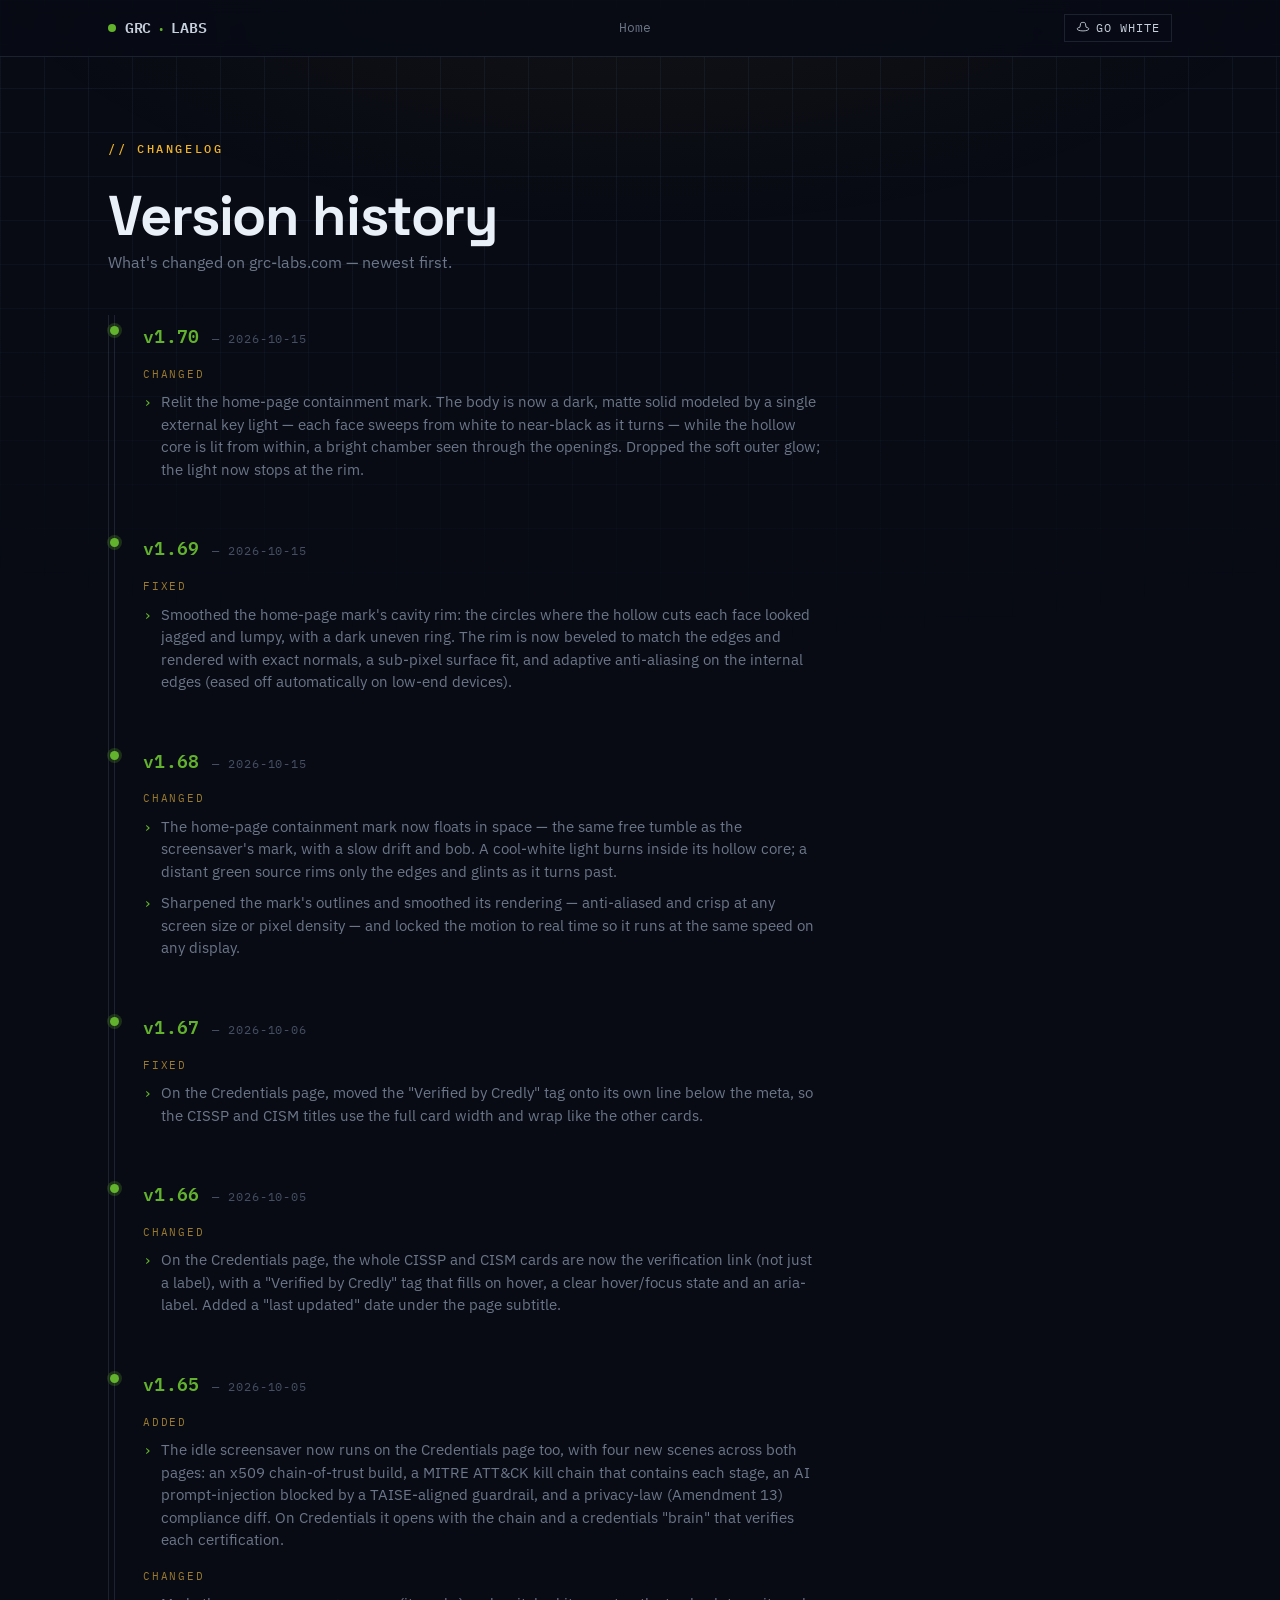
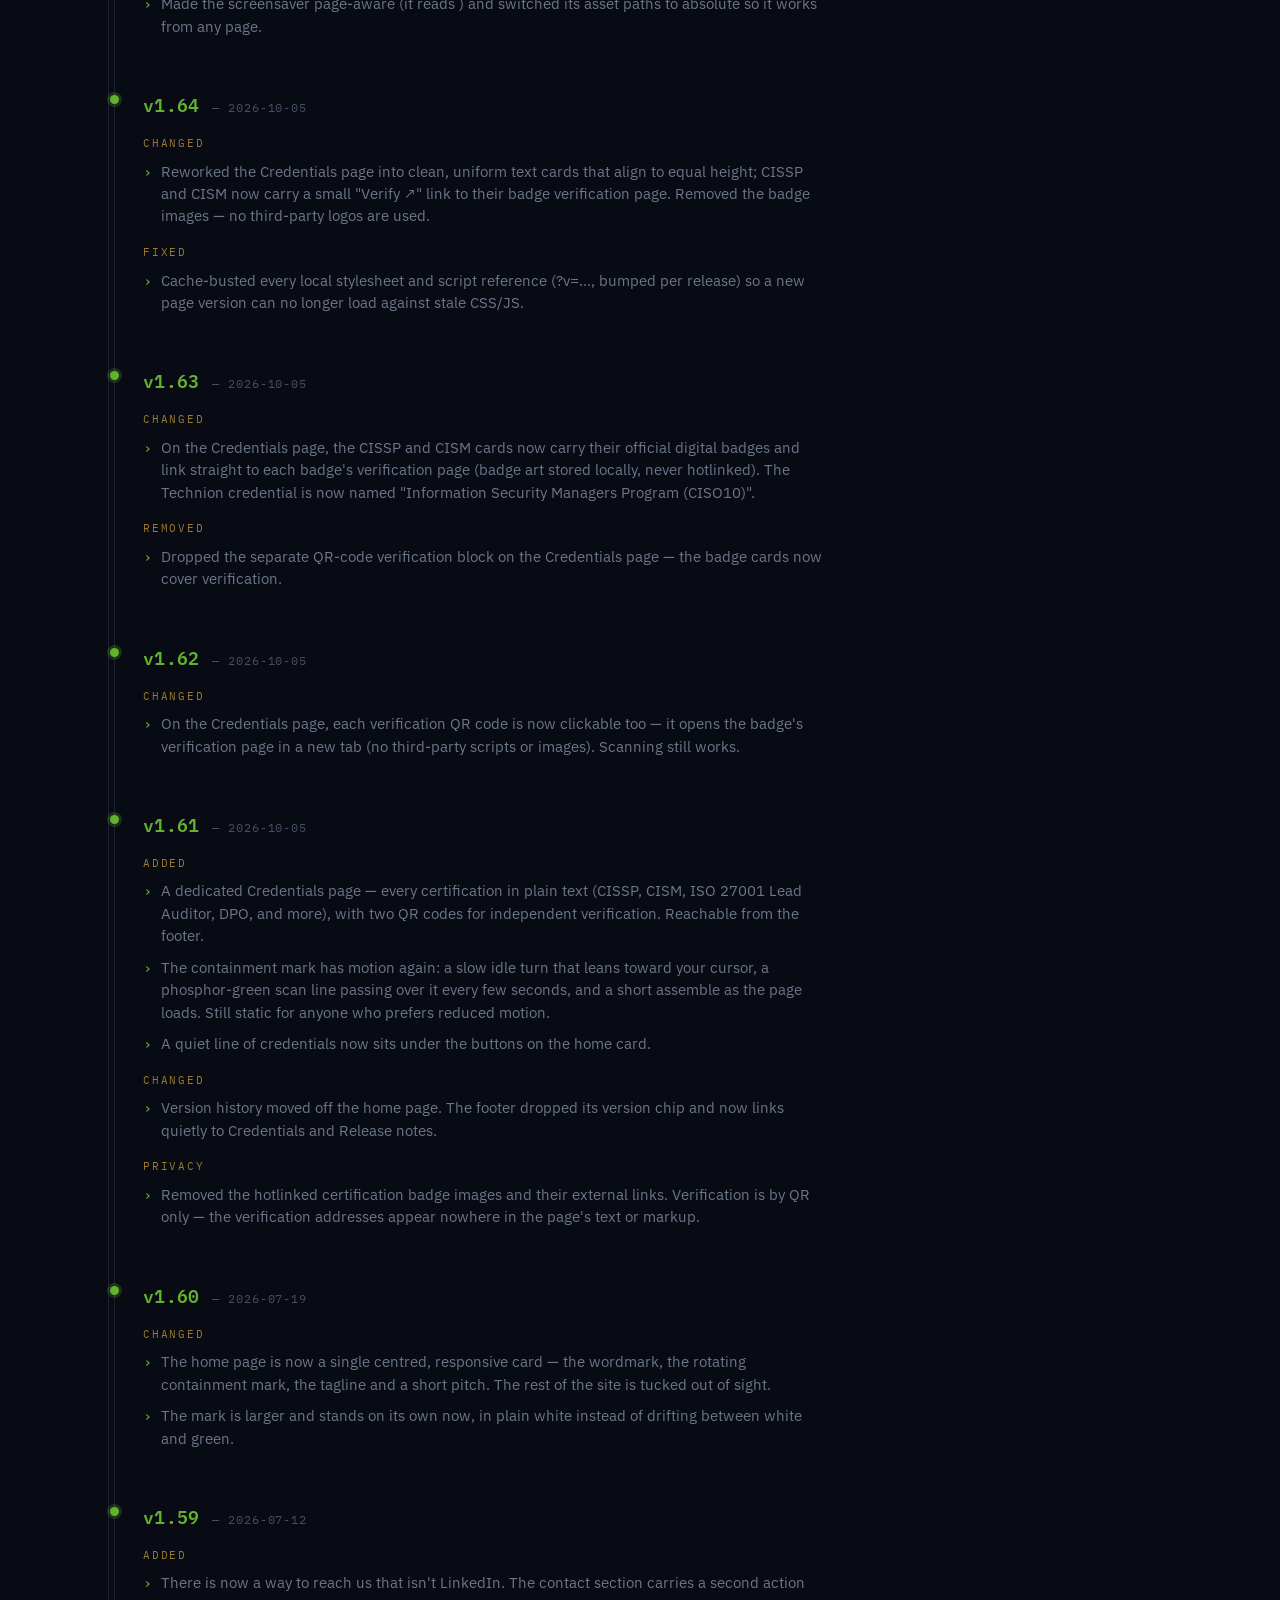
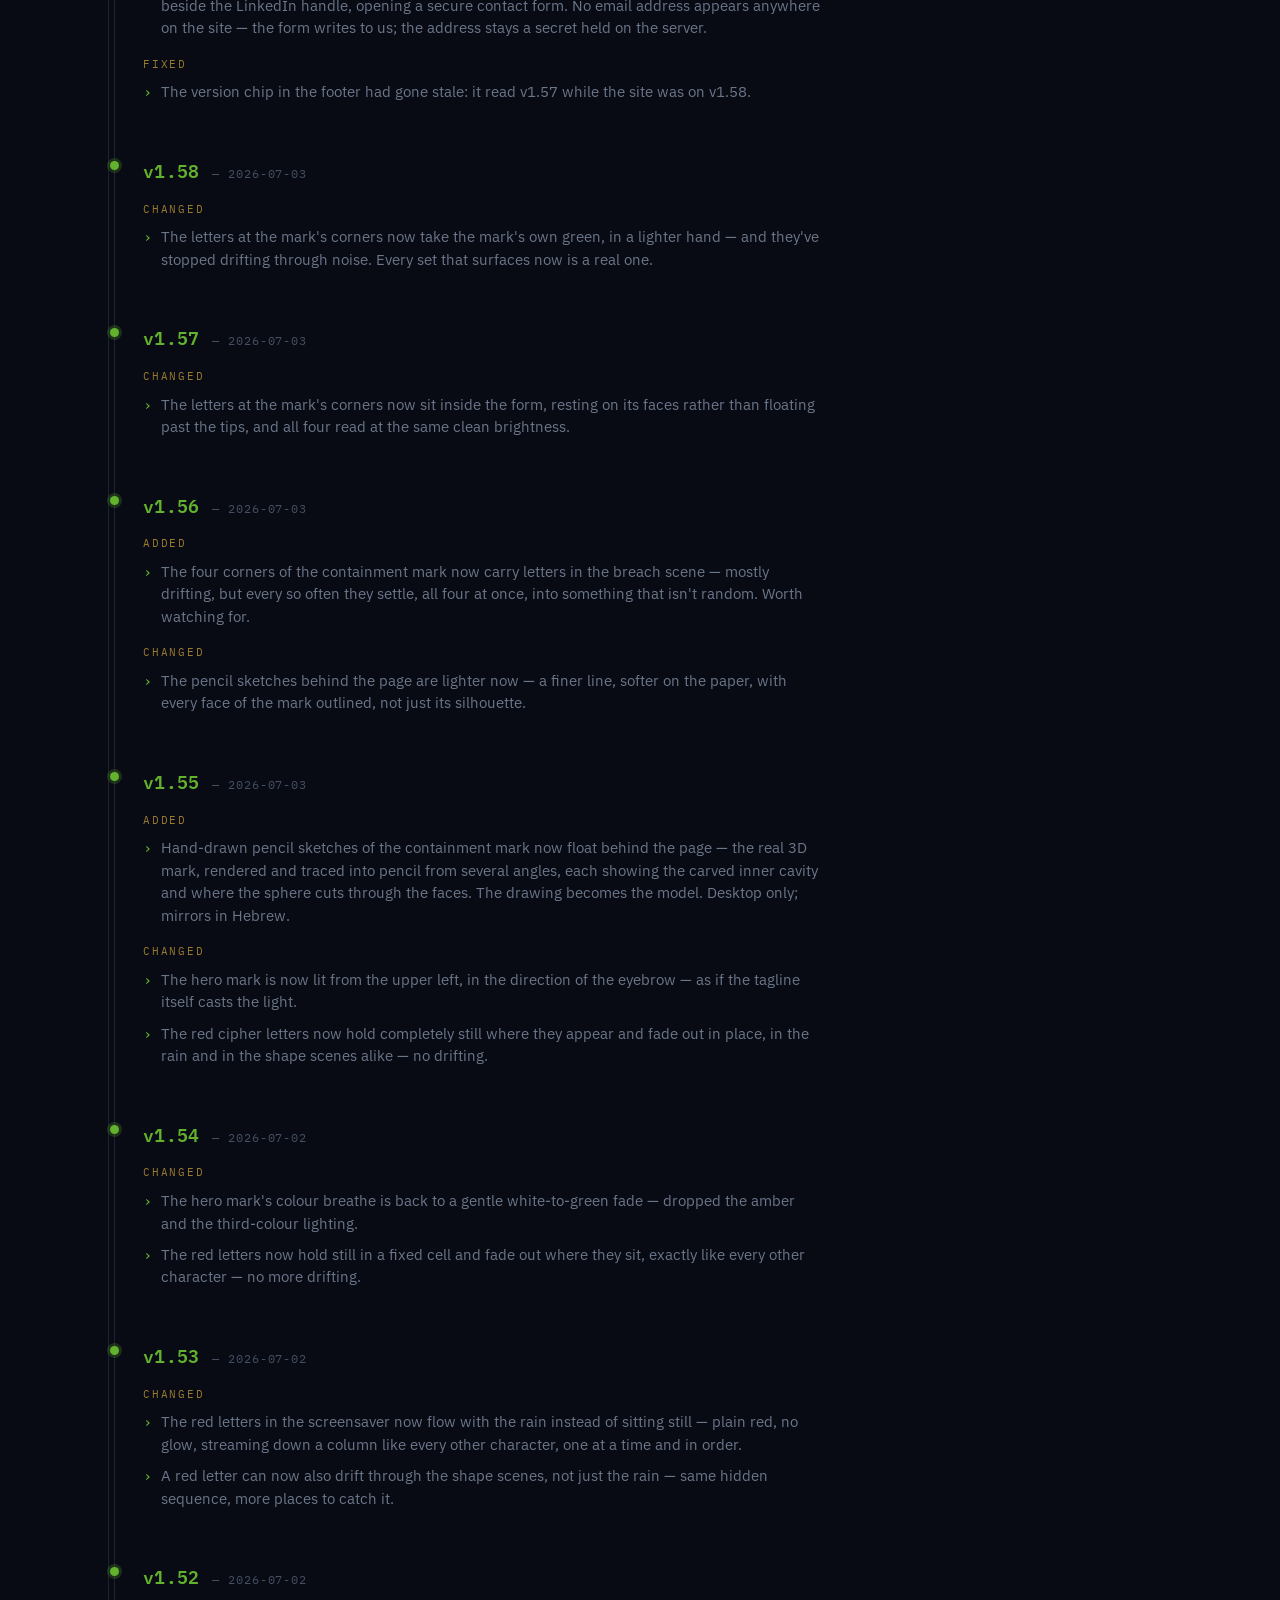
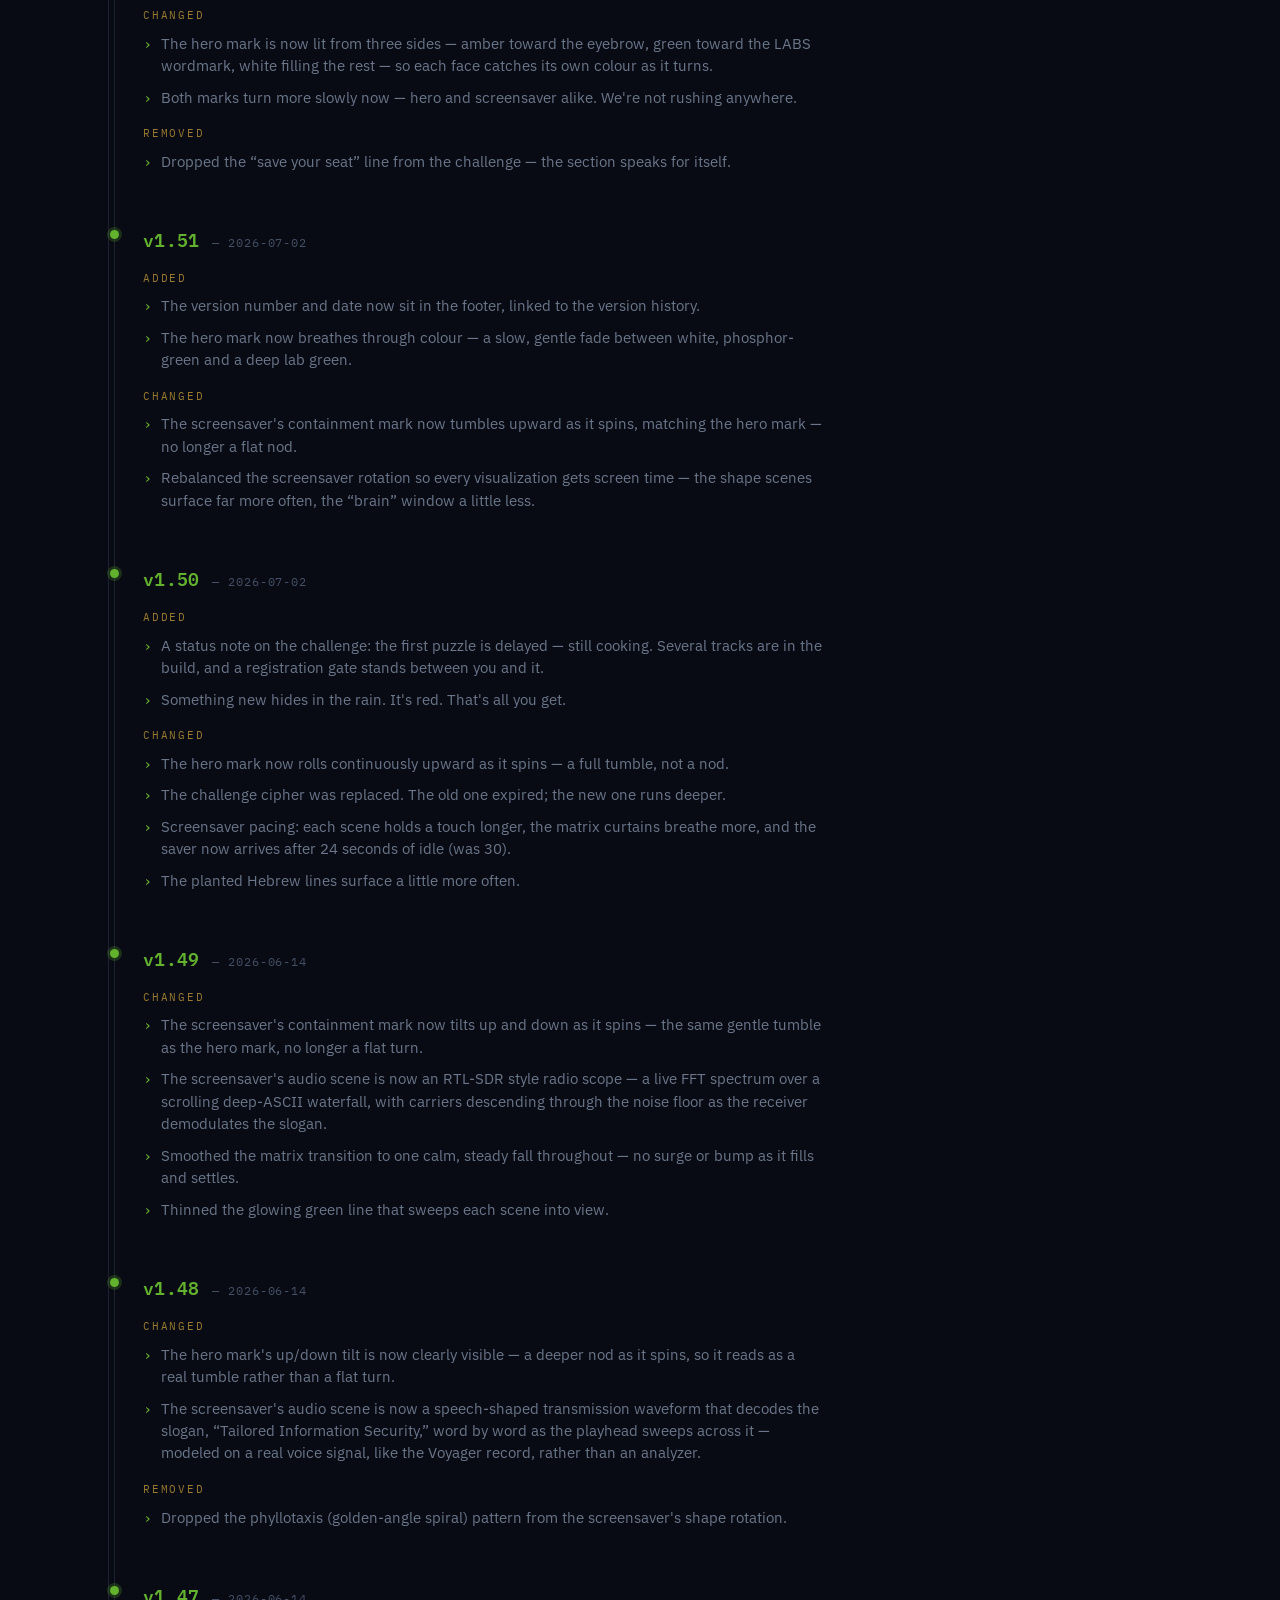
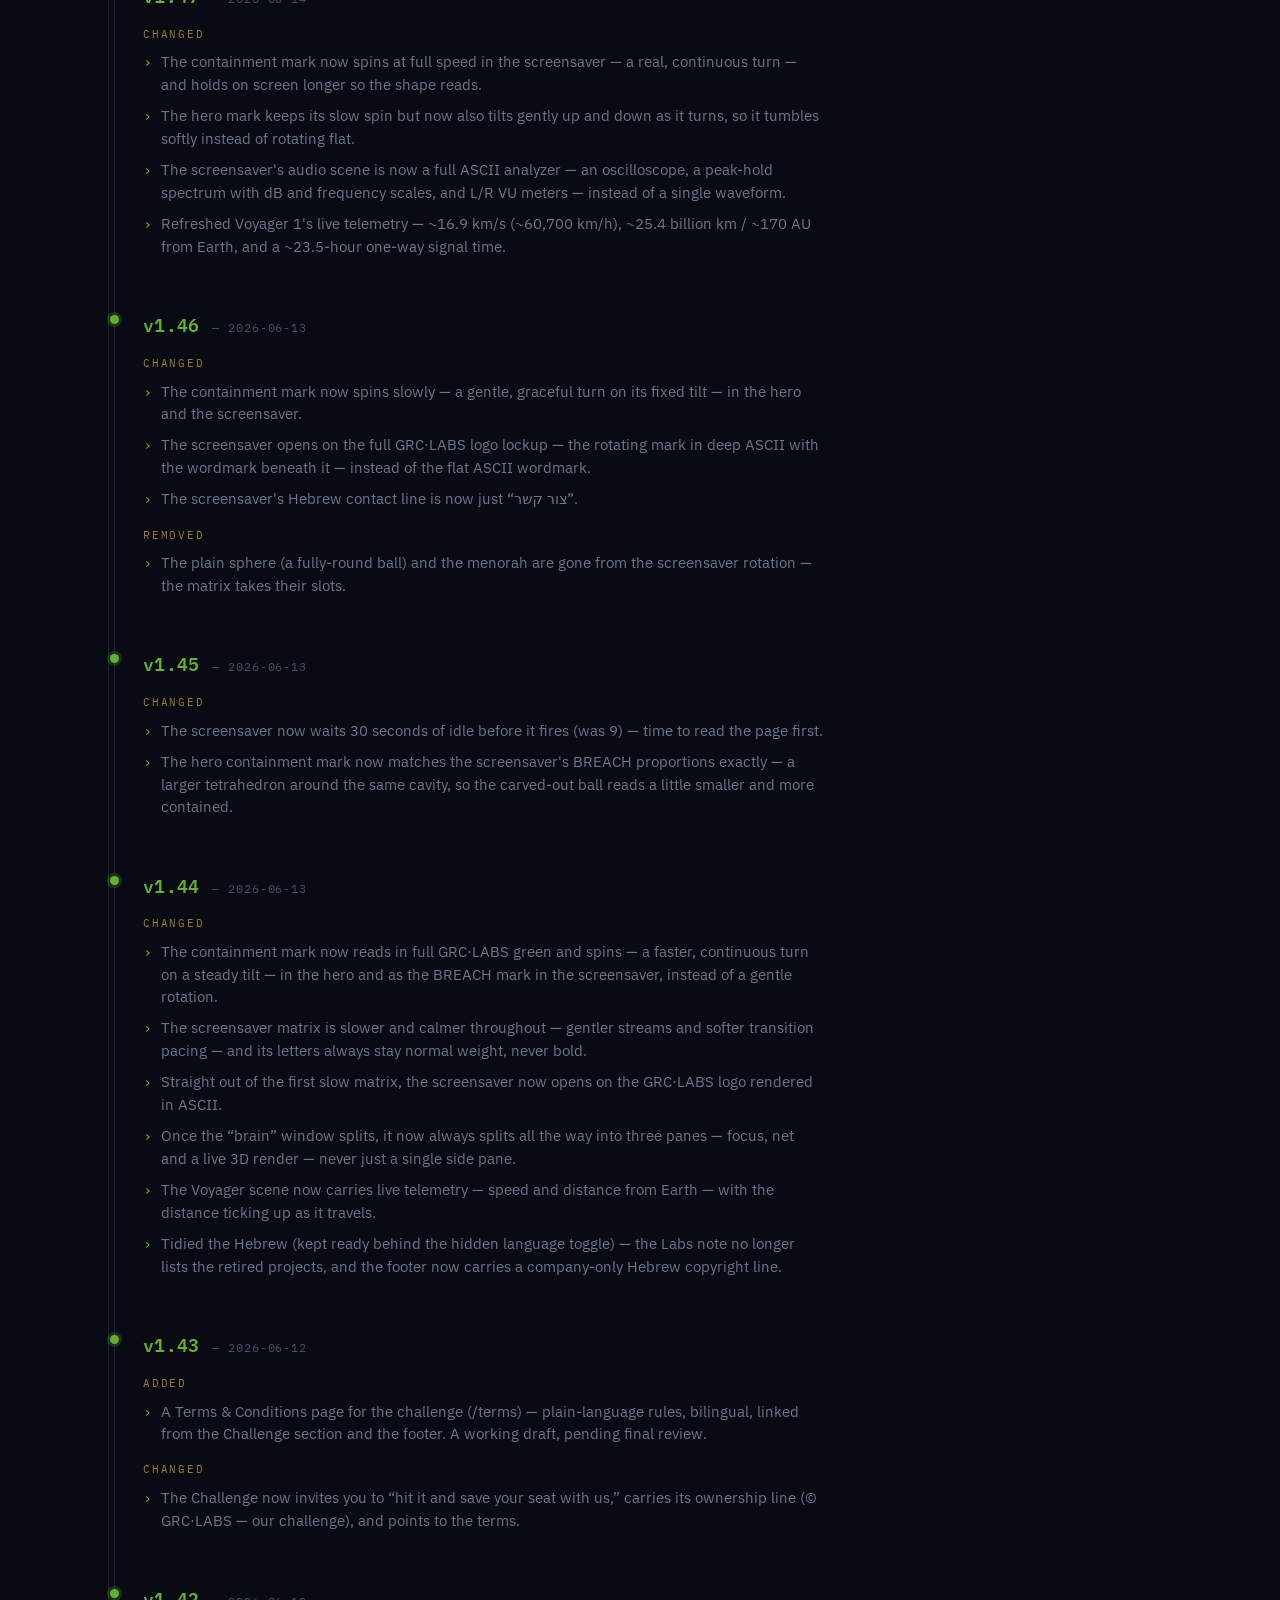
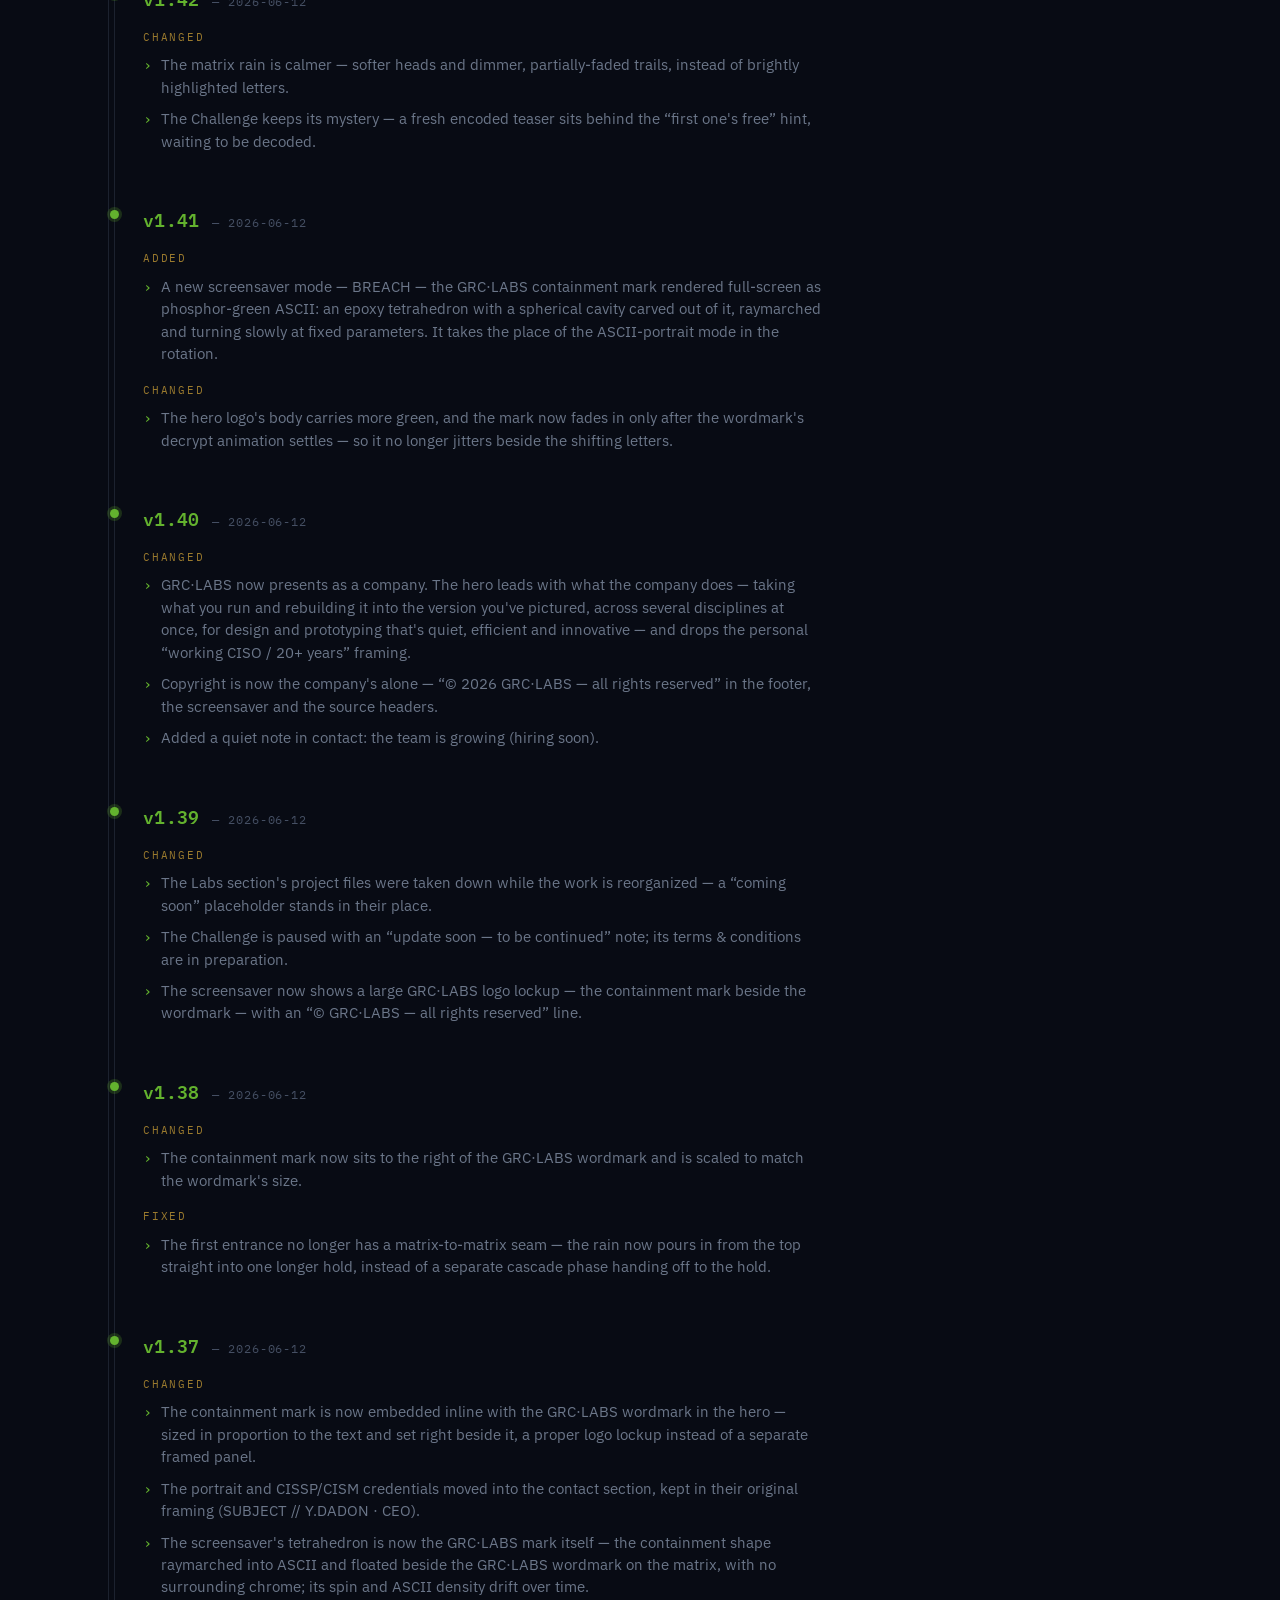
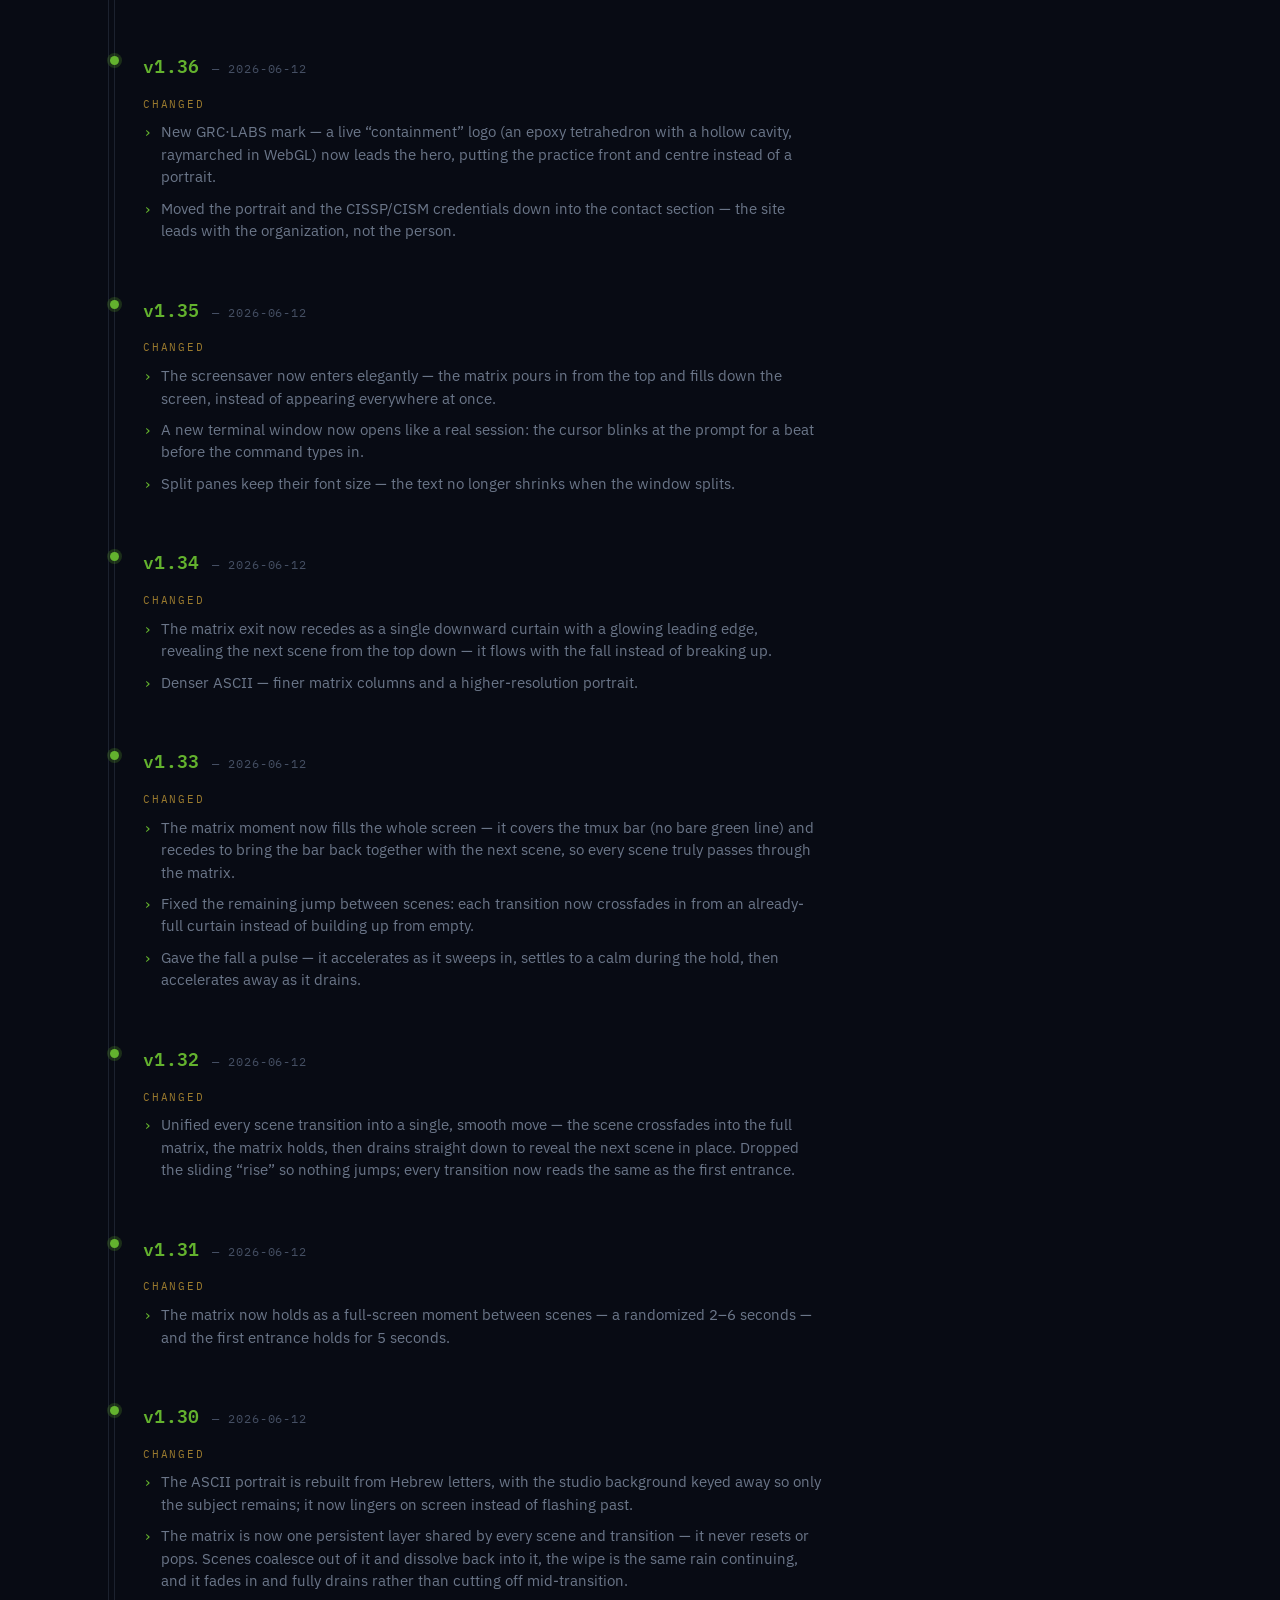
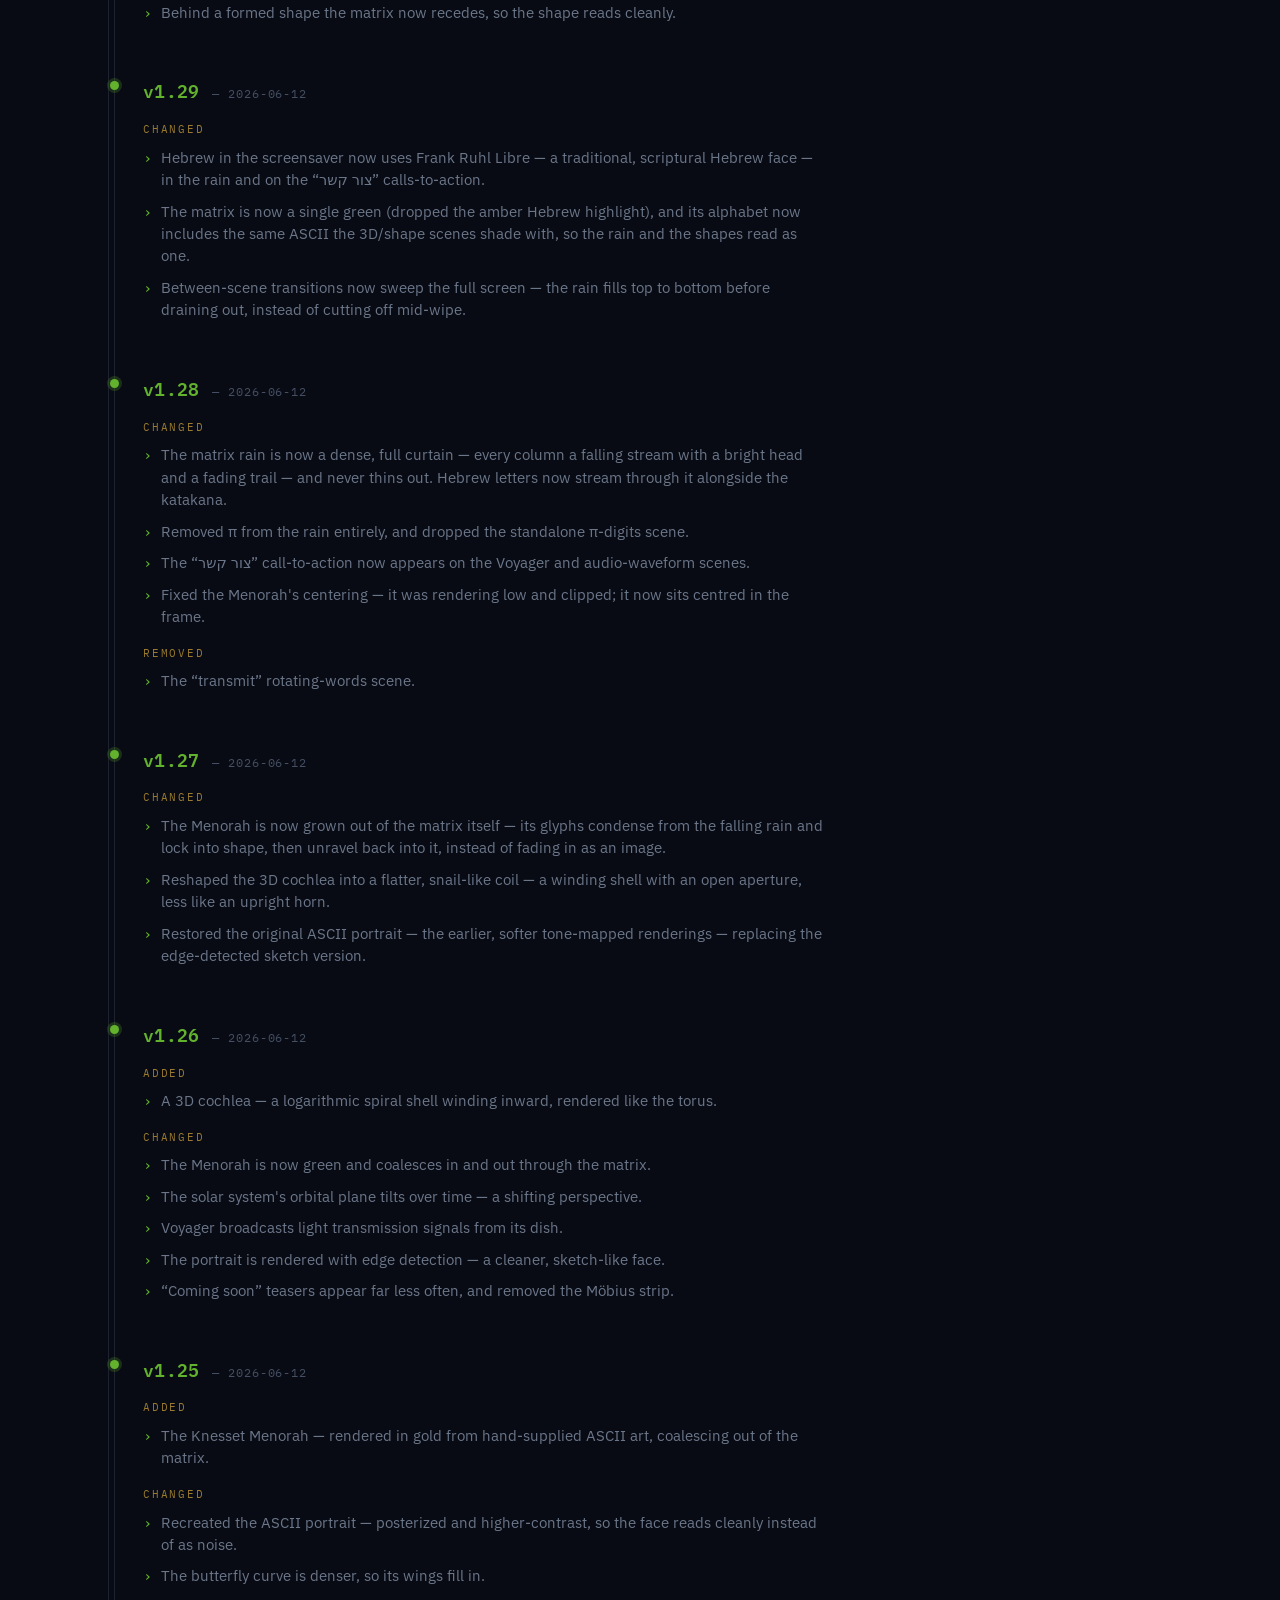
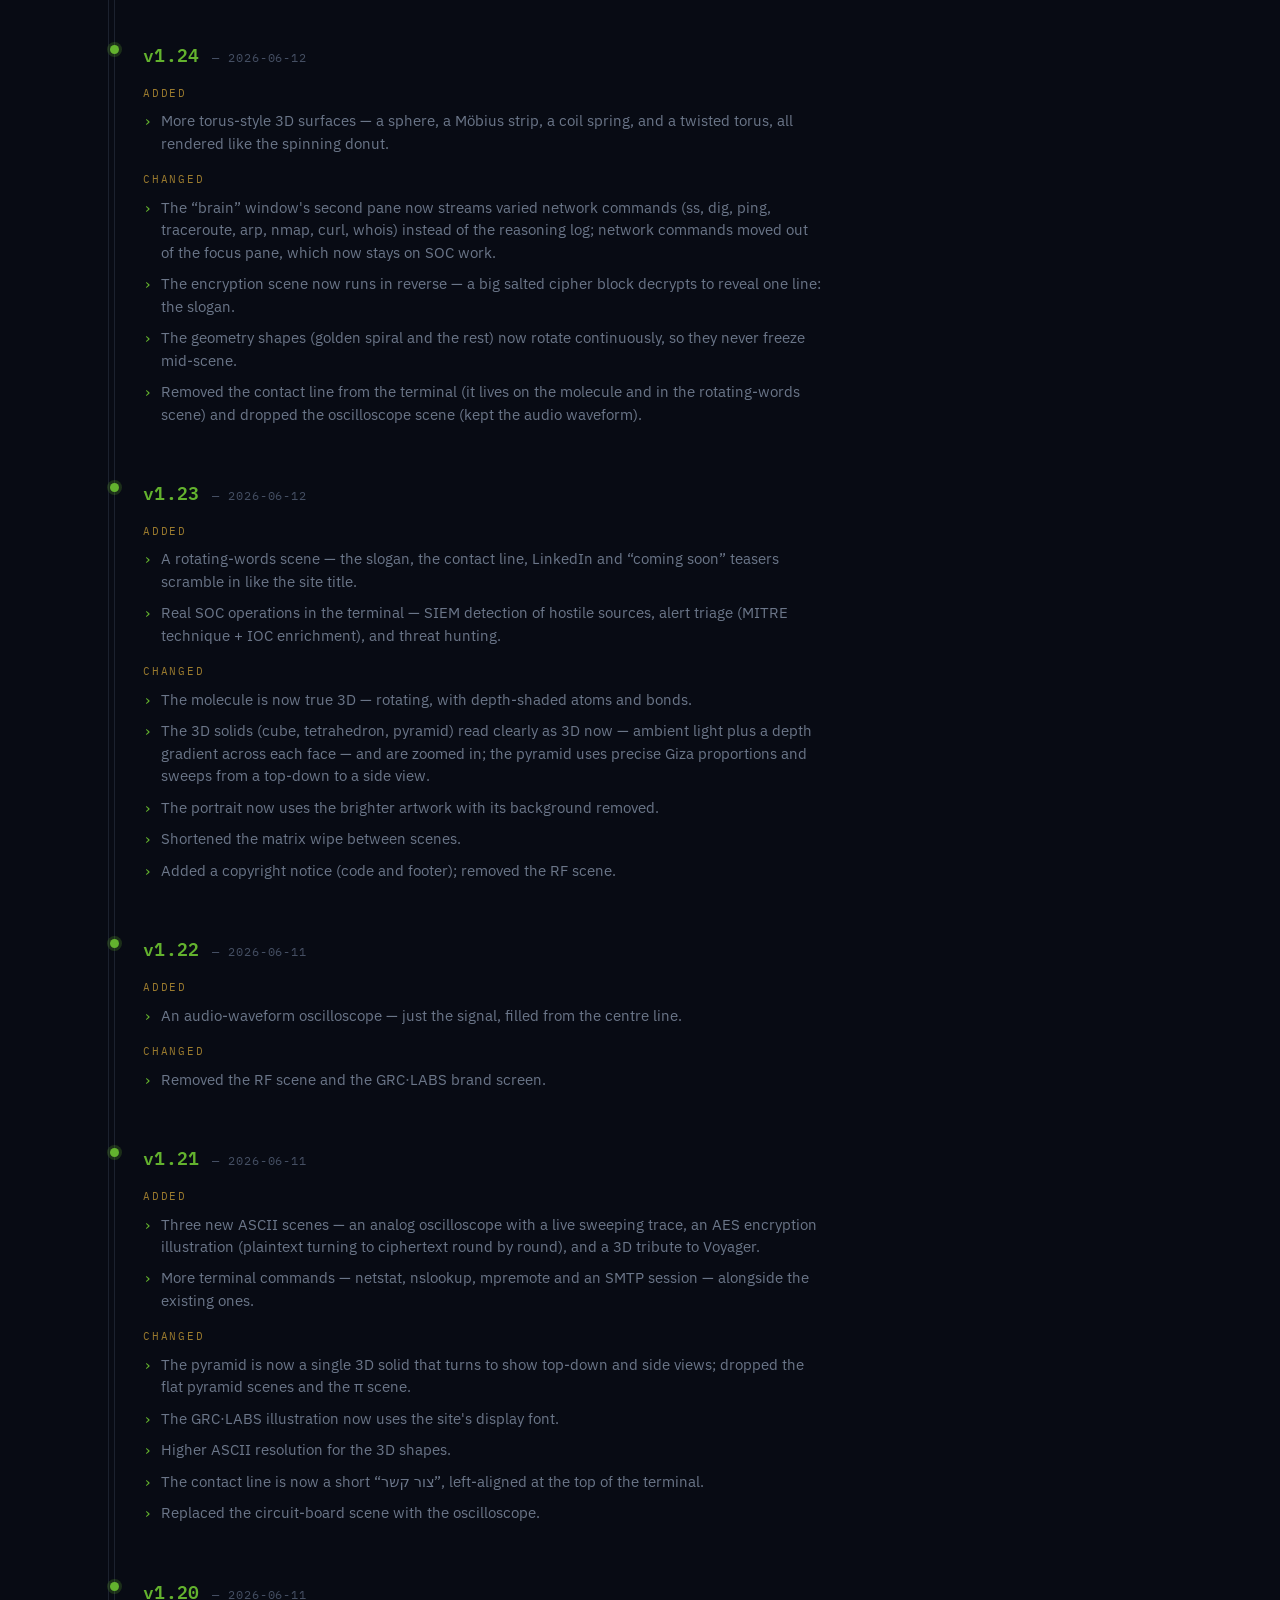
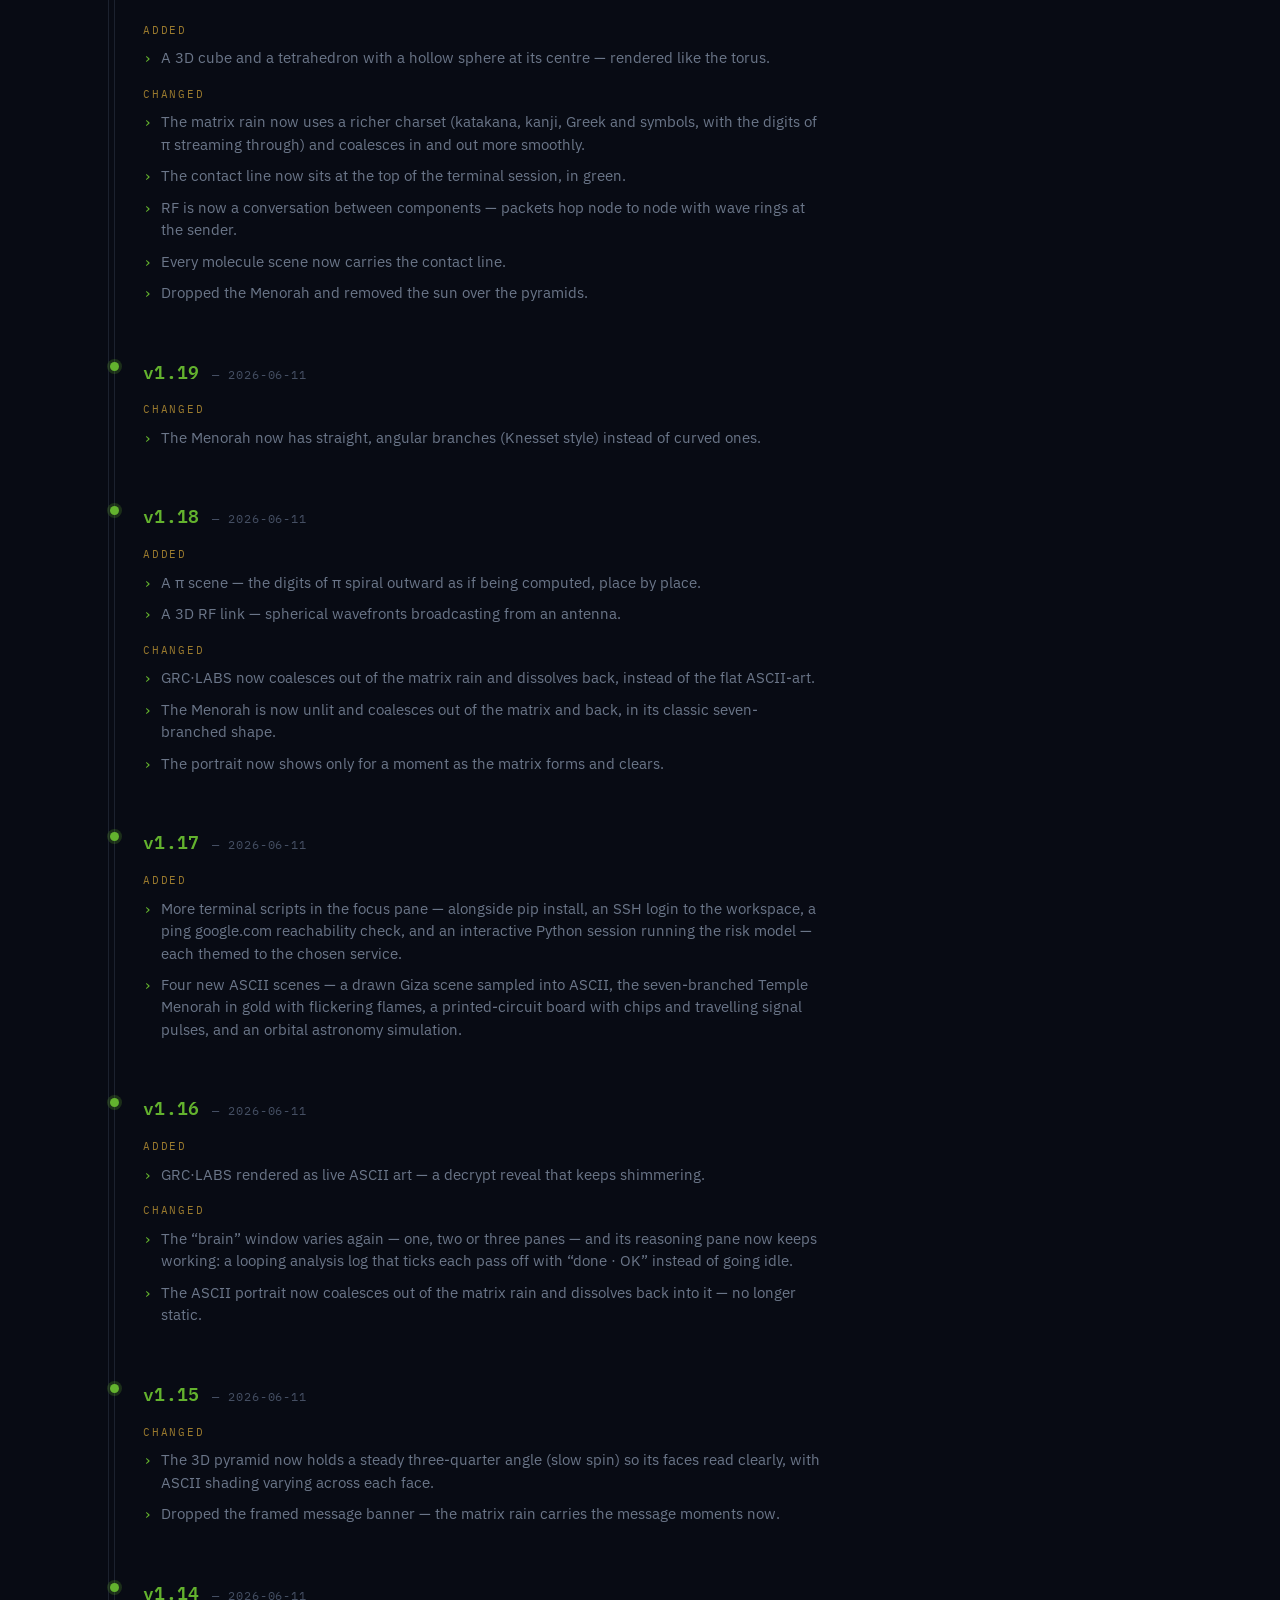
==== commit 0345c1a7: "logo: v1.70 inverted lighting — dark key-lit body, lit cavity chamber Relight the home-page mark: li" ====
--- a/changelog/index.html
+++ b/changelog/index.html
@@ -15,7 +15,7 @@
 <link rel="preconnect" href="https://fonts.googleapis.com" />
 <link rel="preconnect" href="https://fonts.gstatic.com" crossorigin />
 <link href="https://fonts.googleapis.com/css2?family=Space+Grotesk:wght@400;500;600;700&family=IBM+Plex+Mono:wght@400;500;600&family=IBM+Plex+Sans:wght@400;500;600&family=IBM+Plex+Sans+Hebrew:wght@400;500;600;700&display=swap" rel="stylesheet" />
-<link rel="stylesheet" href="/assets/css/styles.css?v=1.6.9" />
+<link rel="stylesheet" href="/assets/css/styles.css?v=1.6.10" />
 </head>
 <body>
 
@@ -39,6 +39,17 @@
       <p class="sec-intro" data-i18n="cl.intro">What's changed on grc-labs.com — newest first.</p>
 
       <div class="cl-time">
+        <!-- v1.70 -->
+        <div class="cl-release">
+          <div class="cl-relhead"><span class="cl-ver" data-decrypt>v1.70</span><span class="cl-date">— 2026-10-15</span></div>
+          <div class="cl-group">
+            <div class="cl-cat" data-i18n="cl.changed">Changed</div>
+            <ul class="cl-list">
+              <li data-i18n="cl.v170.c1">Relit the home-page containment mark. The body is now a dark, matte solid modeled by a single external key light — each face sweeps from white to near-black as it turns — while the hollow core is lit from within, a bright chamber seen through the openings. Dropped the soft outer glow; the light now stops at the rim.</li>
+            </ul>
+          </div>
+        </div>
+
         <!-- v1.69 -->
         <div class="cl-release">
           <div class="cl-relhead"><span class="cl-ver" data-decrypt>v1.69</span><span class="cl-date">— 2026-10-15</span></div>
@@ -1119,8 +1130,8 @@
     </div>
   </footer>
 
-<script src="/assets/js/i18n.js?v=1.6.9"></script>
-<script src="/assets/js/theme.js?v=1.6.9"></script>
-<script src="/assets/js/decrypt.js?v=1.6.9"></script>
+<script src="/assets/js/i18n.js?v=1.6.10"></script>
+<script src="/assets/js/theme.js?v=1.6.10"></script>
+<script src="/assets/js/decrypt.js?v=1.6.10"></script>
 </body>
 </html>
--- a/assets/css/styles.css
+++ b/assets/css/styles.css
@@ -105,7 +105,7 @@
   .portrait .pic{position:absolute; inset:14px; overflow:hidden; border:1px solid var(--line); background:var(--bg-2)}
   .portrait .pic img{width:100%; height:100%; object-fit:cover; display:block}
   /* the GRC·LABS containment mark (WebGL) — embedded inline with the wordmark, proportional to it */
-  h1 .logo-mark{flex:0 0 auto; width:1.2em; height:1.2em; margin-inline-start:.12em; filter:drop-shadow(0 0 8px rgba(99,178,46,.38)); opacity:0; transition:opacity .55s ease}
+  h1 .logo-mark{flex:0 0 auto; width:1.2em; height:1.2em; margin-inline-start:.12em; opacity:0; transition:opacity .55s ease}
   h1 .logo-fallback{display:none; flex:0 0 auto; color:var(--green,#63B22E); margin-inline-start:.1em}
   html.no-logo-gl h1 .logo-mark{display:none}
   html.no-logo-gl h1 .logo-fallback{display:inline}
@@ -344,7 +344,7 @@
 
   body.card-only .hero h1{display:block; text-align:center; line-height:.95; font-size:clamp(42px,10vw,100px)}
   body.card-only .hero h1 .logo-mark{display:block; width:clamp(150px,32vw,270px); height:clamp(150px,32vw,270px);
-    margin:clamp(14px,2.4vw,26px) auto 0; filter:drop-shadow(0 0 16px rgba(255,255,255,.24))}
+    margin:clamp(14px,2.4vw,26px) auto 0}
   body.card-only .hero h1 .logo-fallback{display:none}
 
   body.card-only .hero .sub{margin:0 auto; text-align:center; max-width:560px}
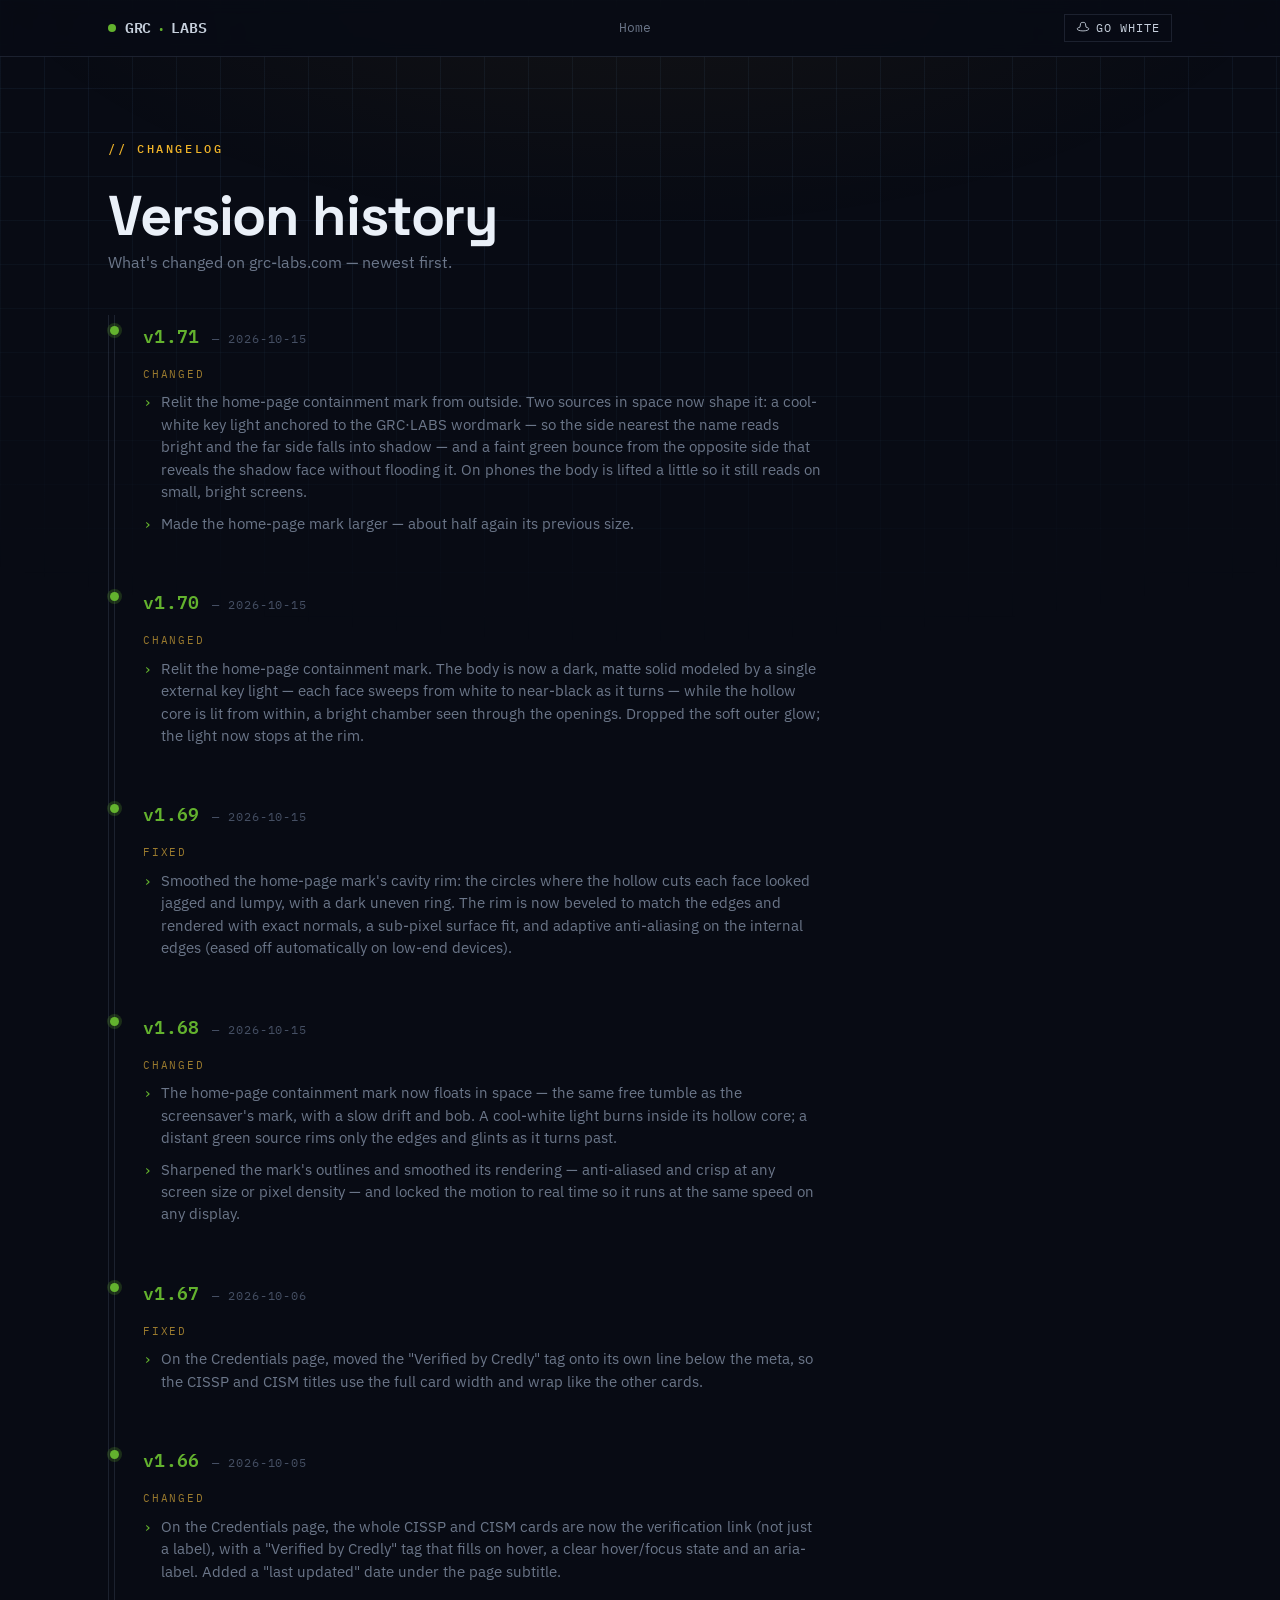
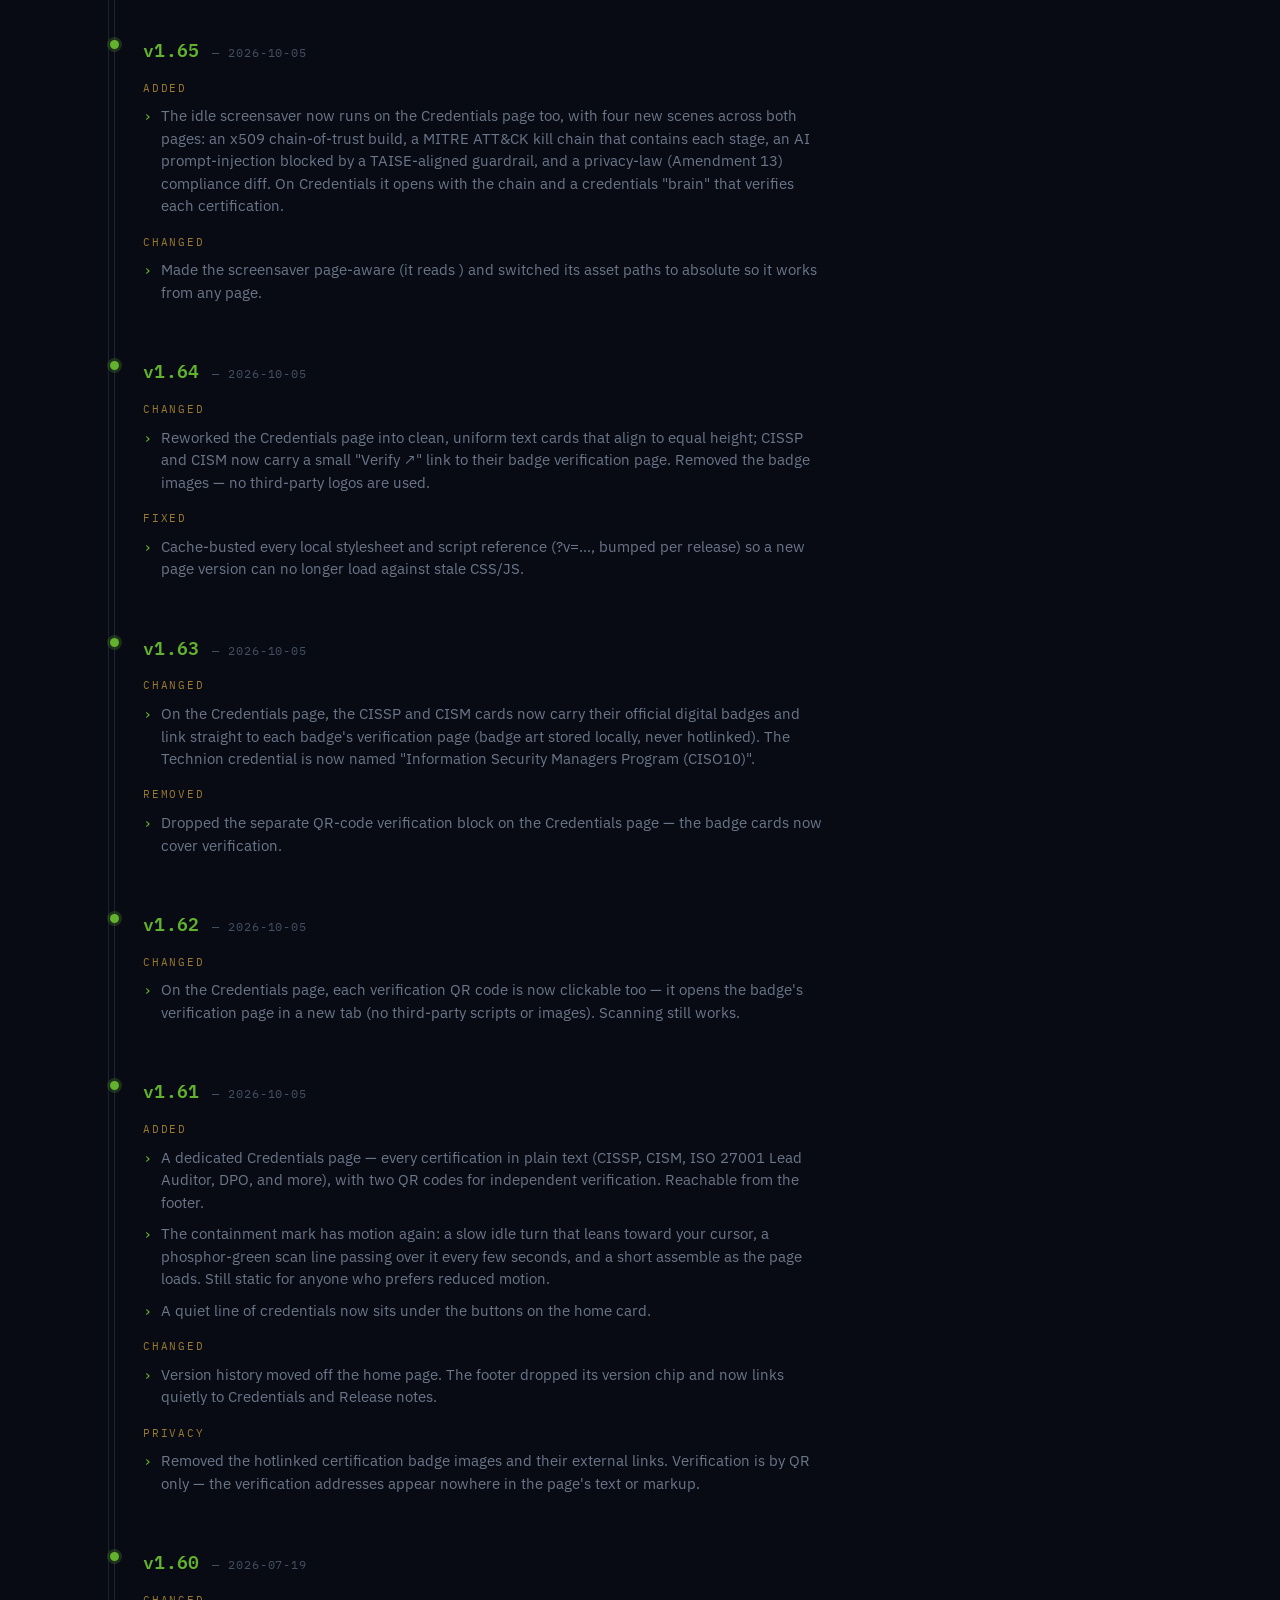
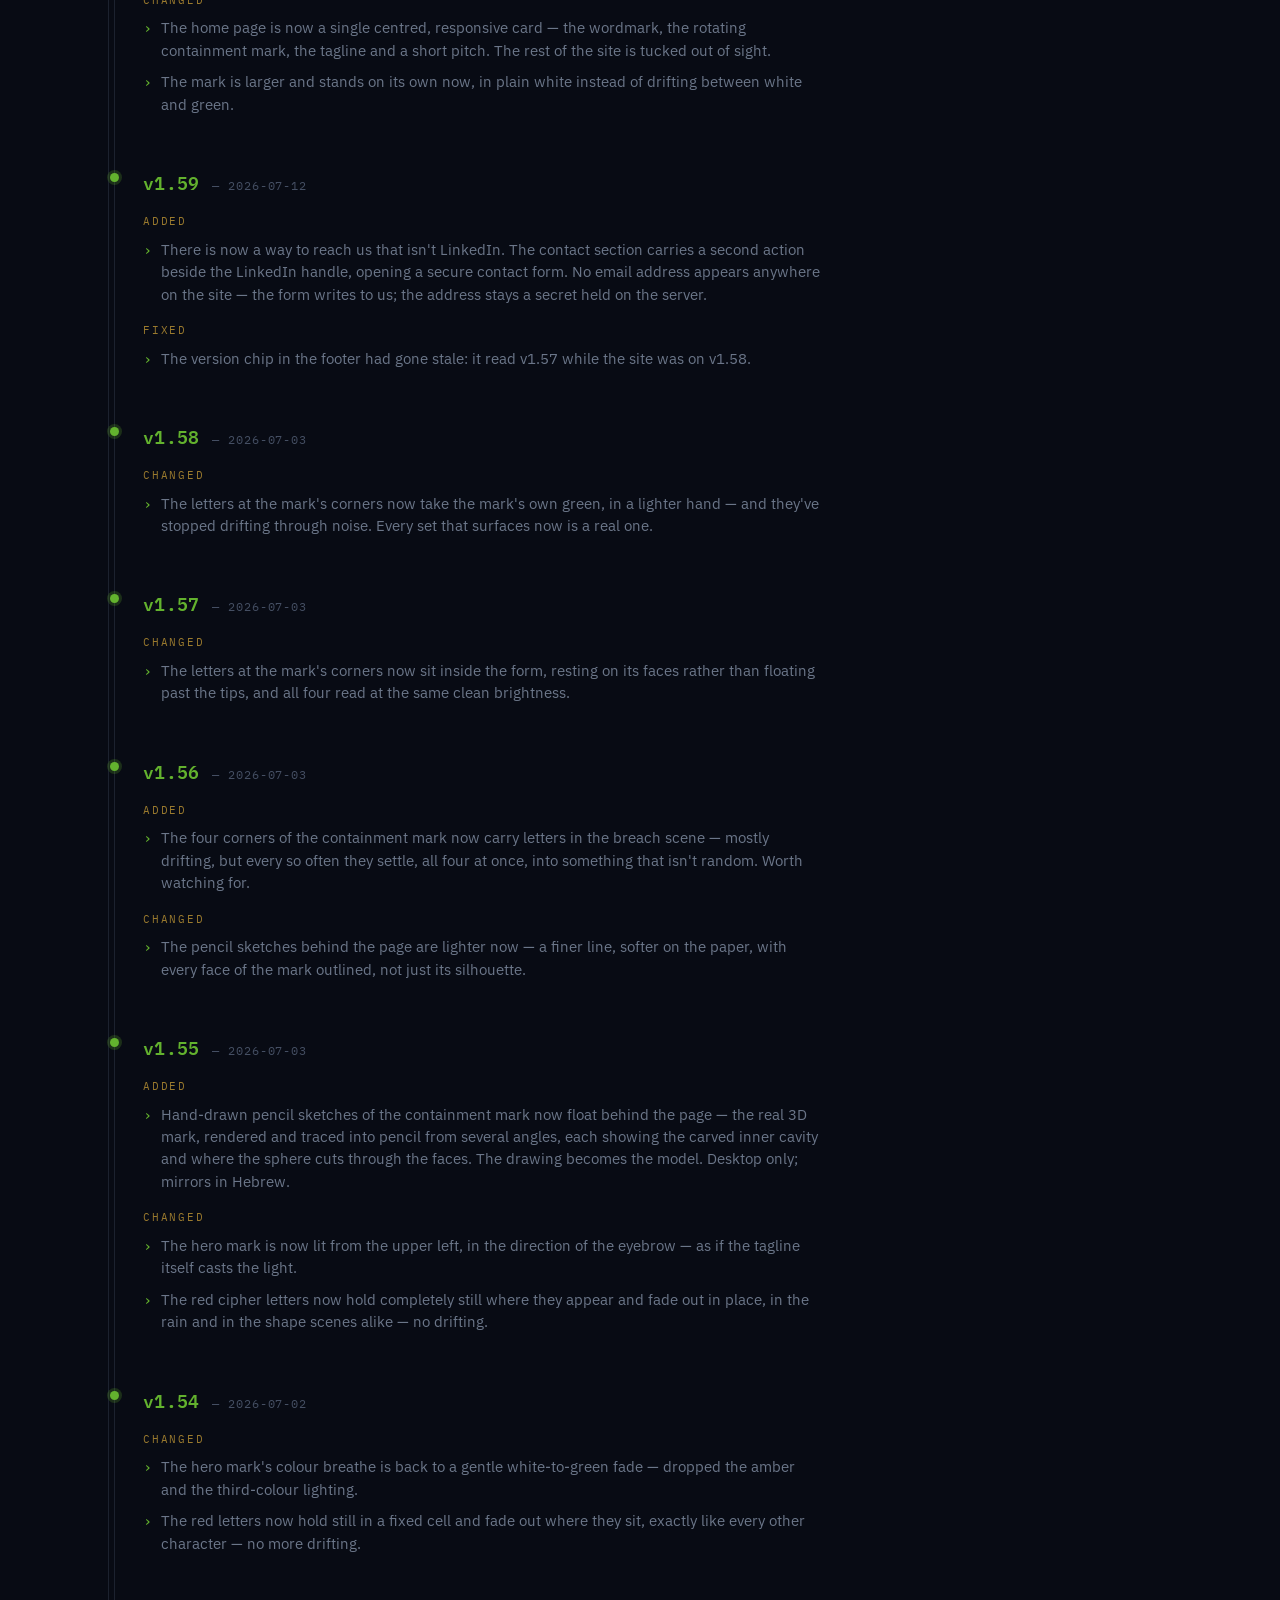
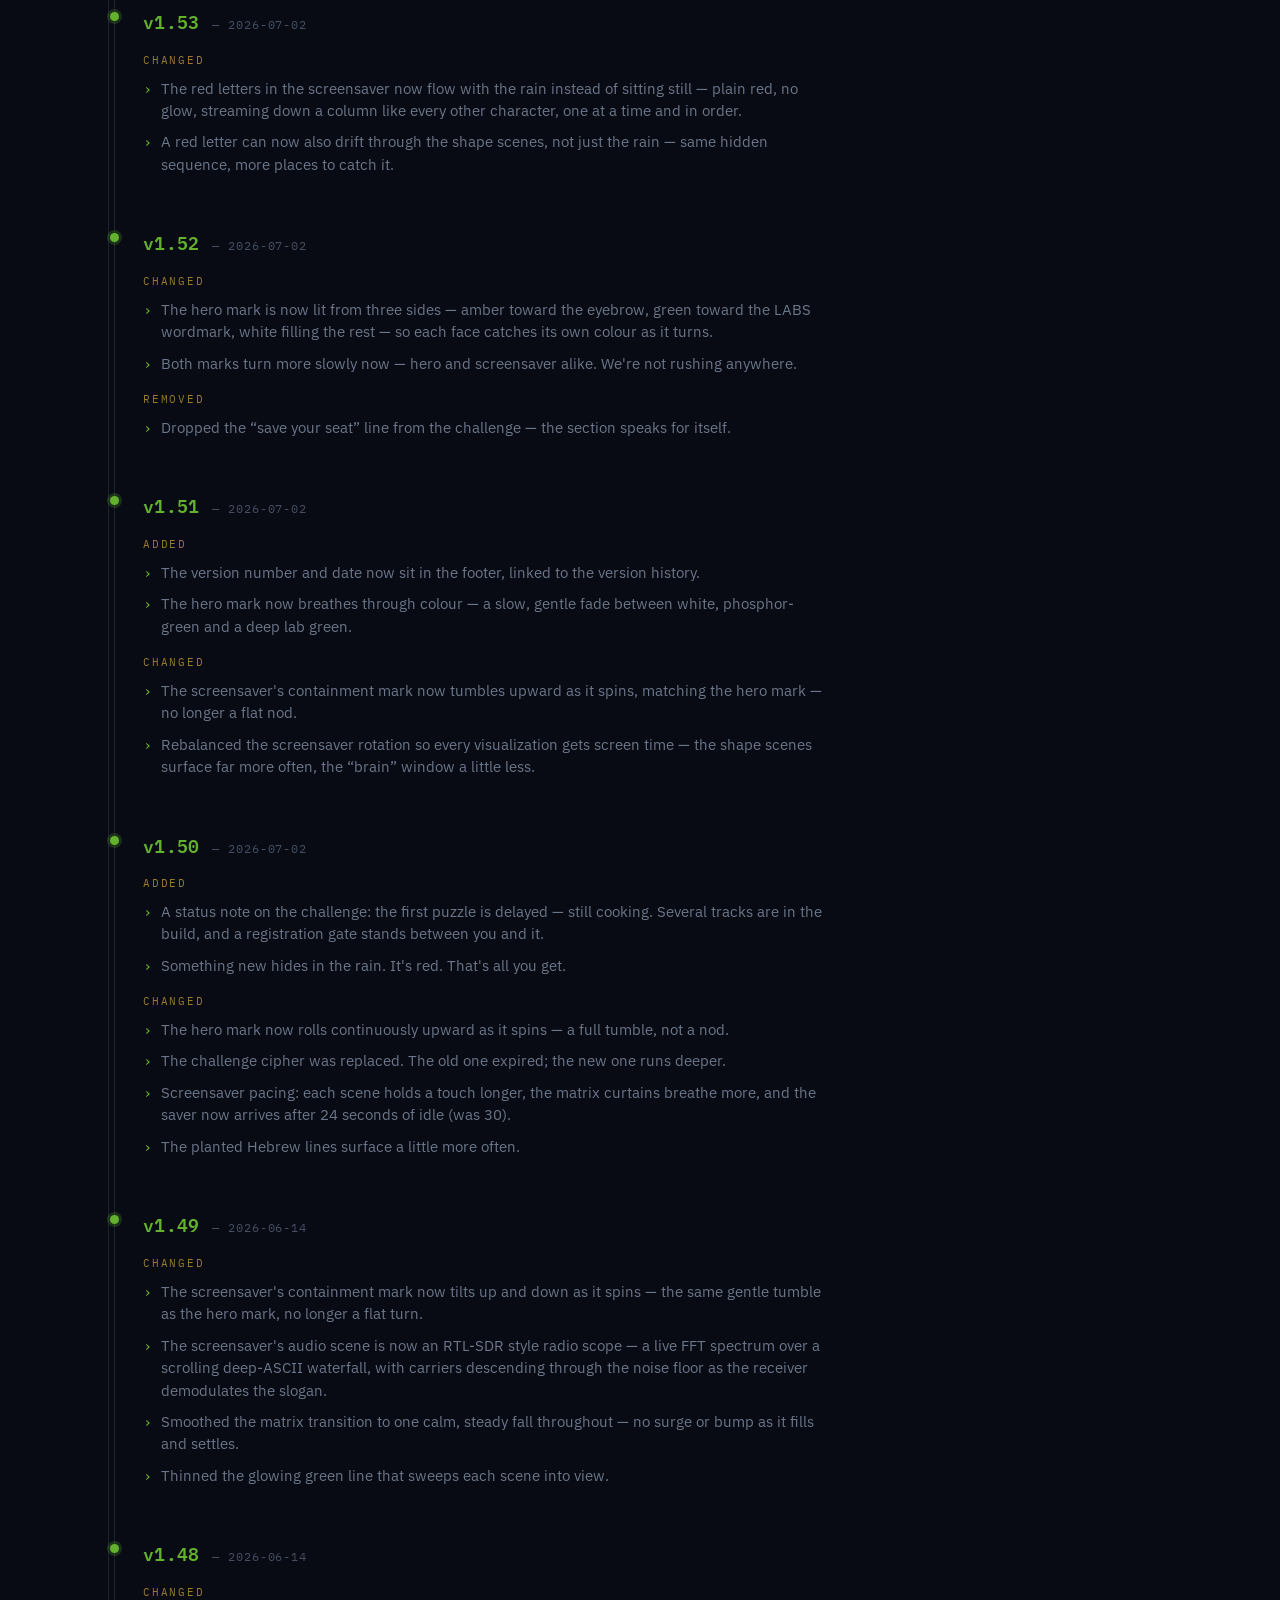
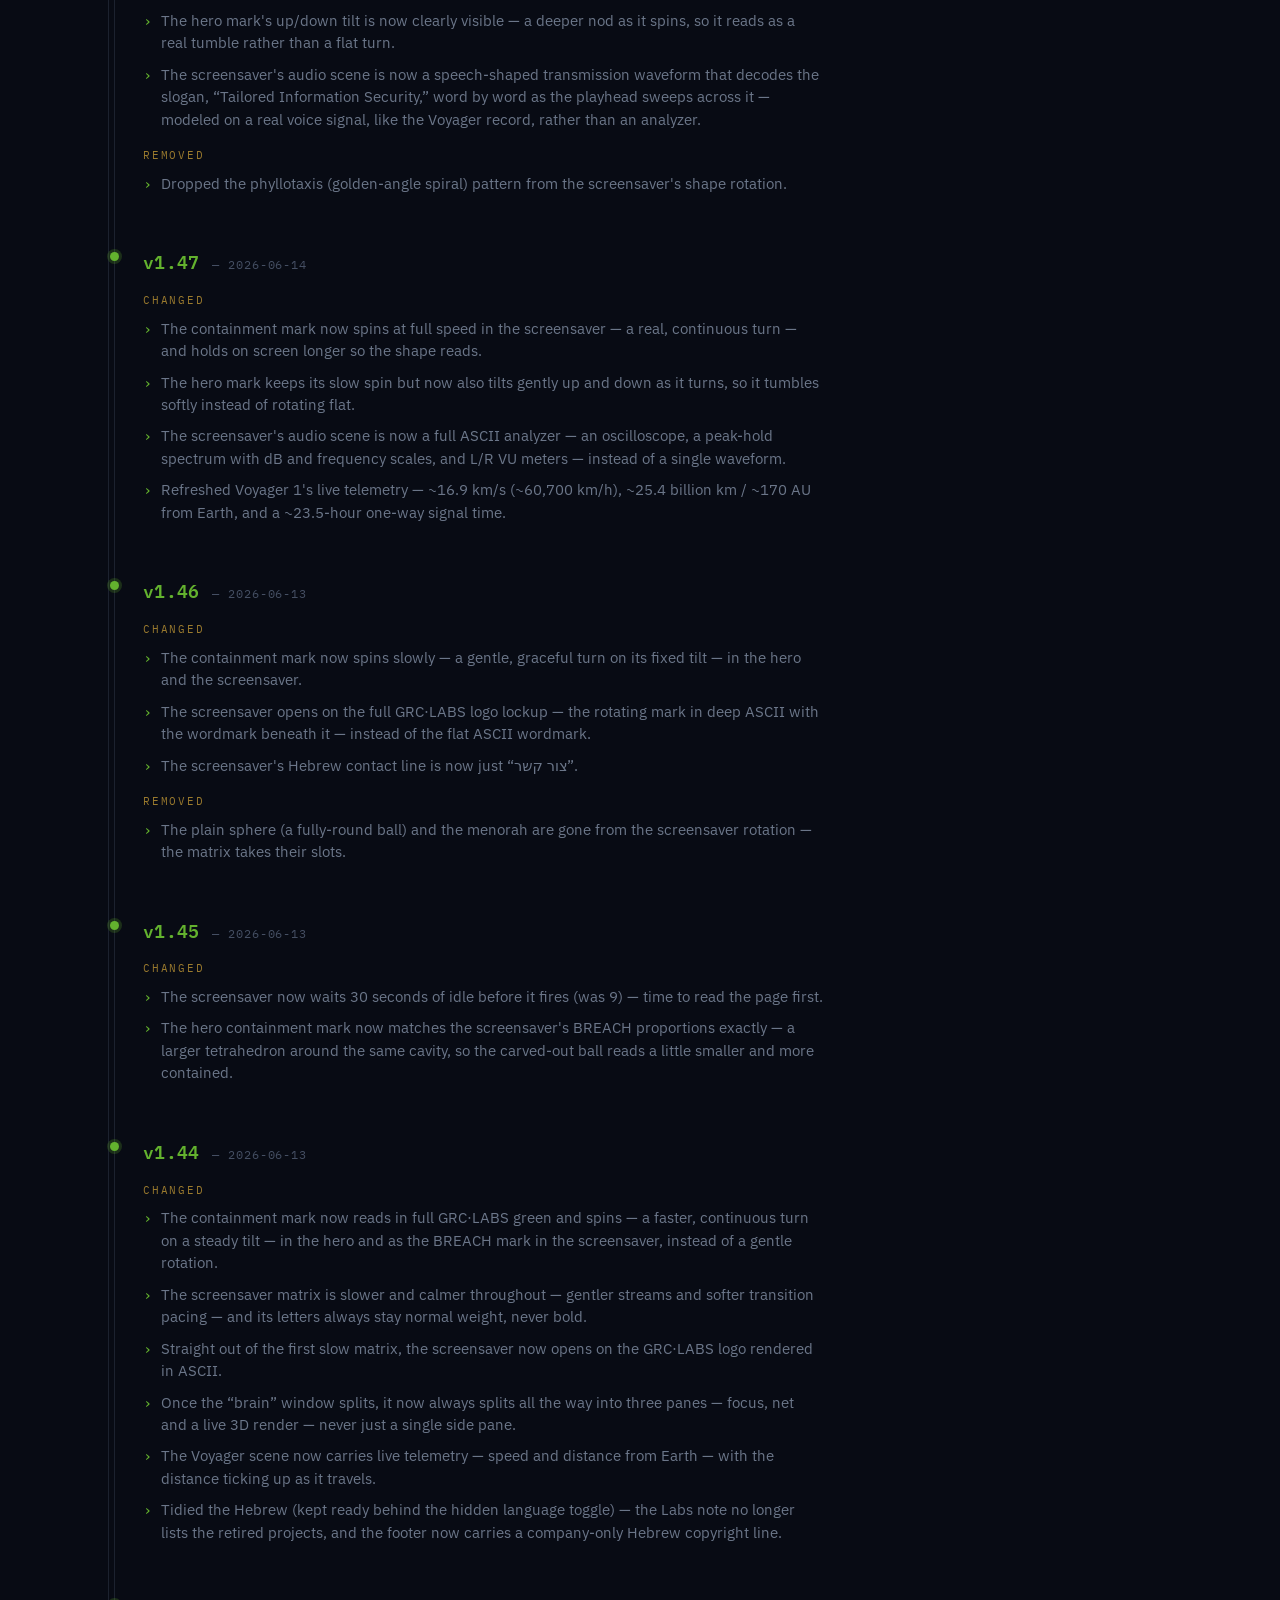
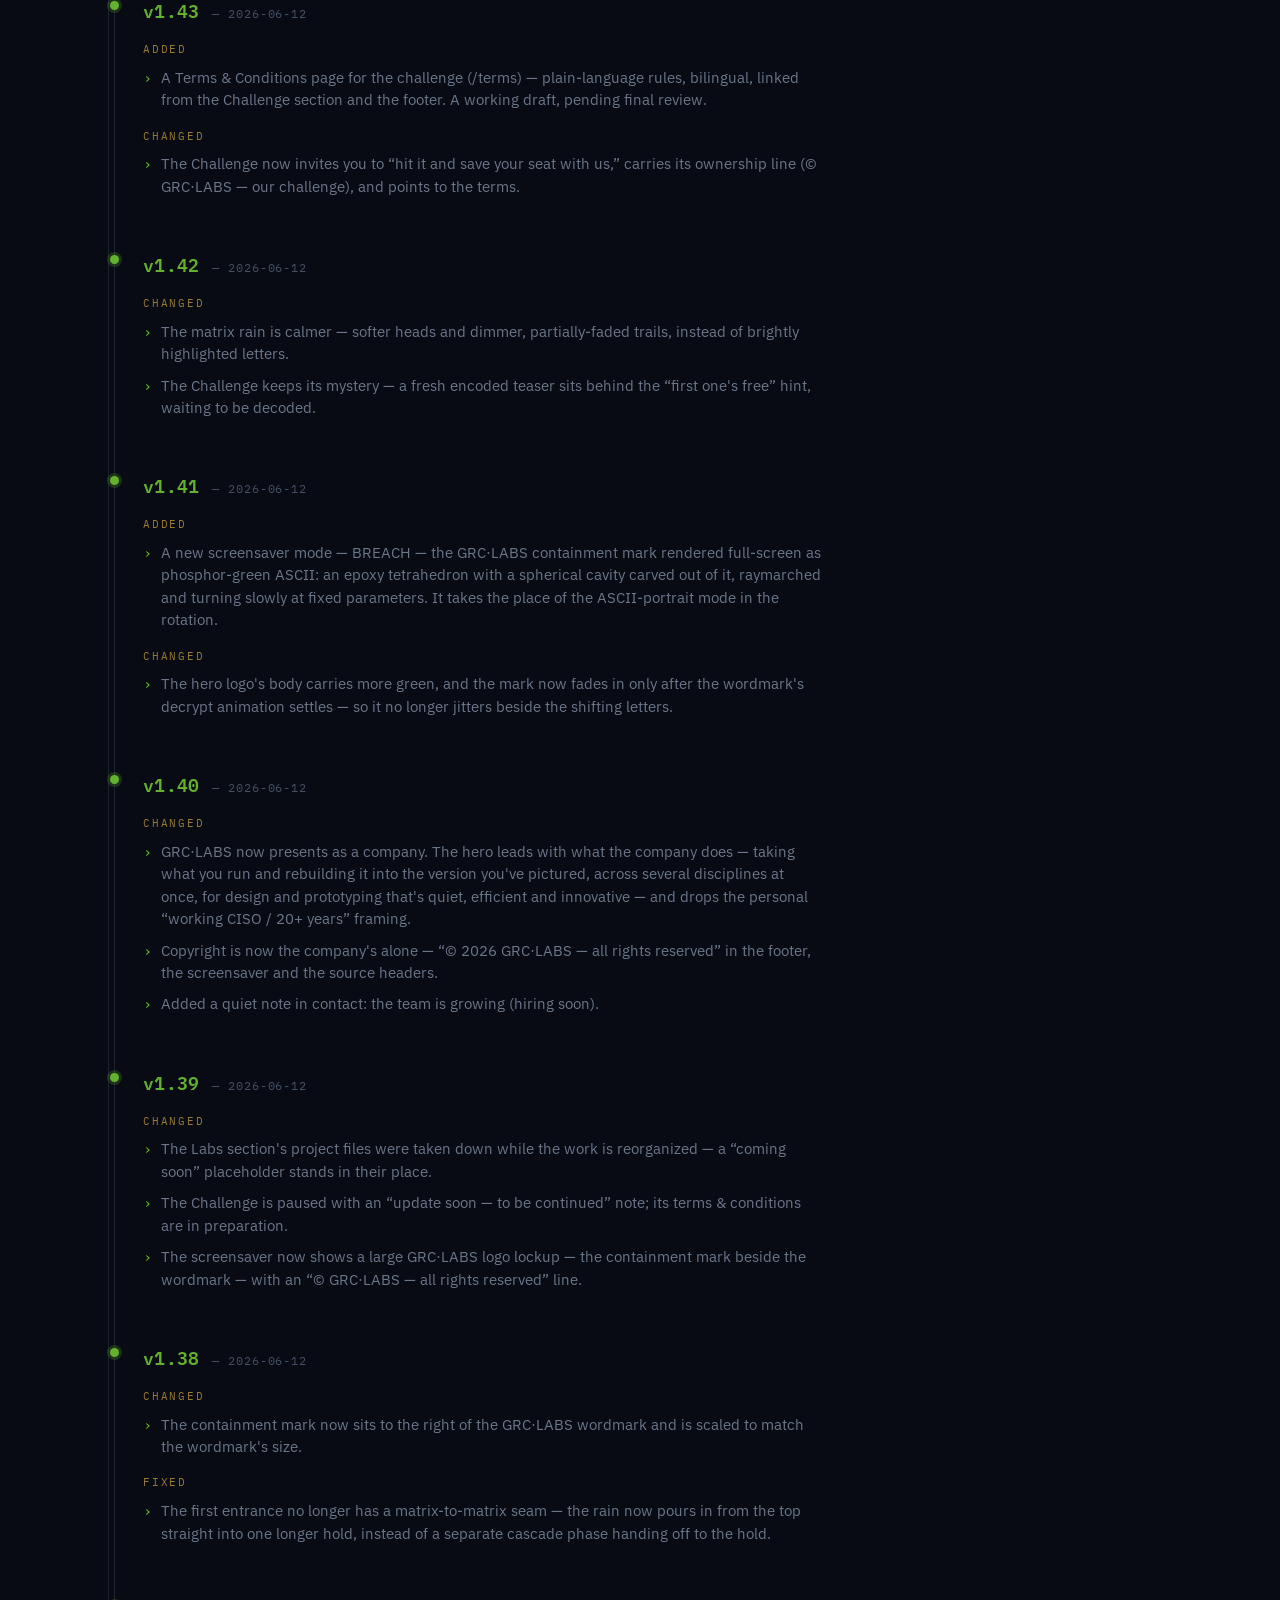
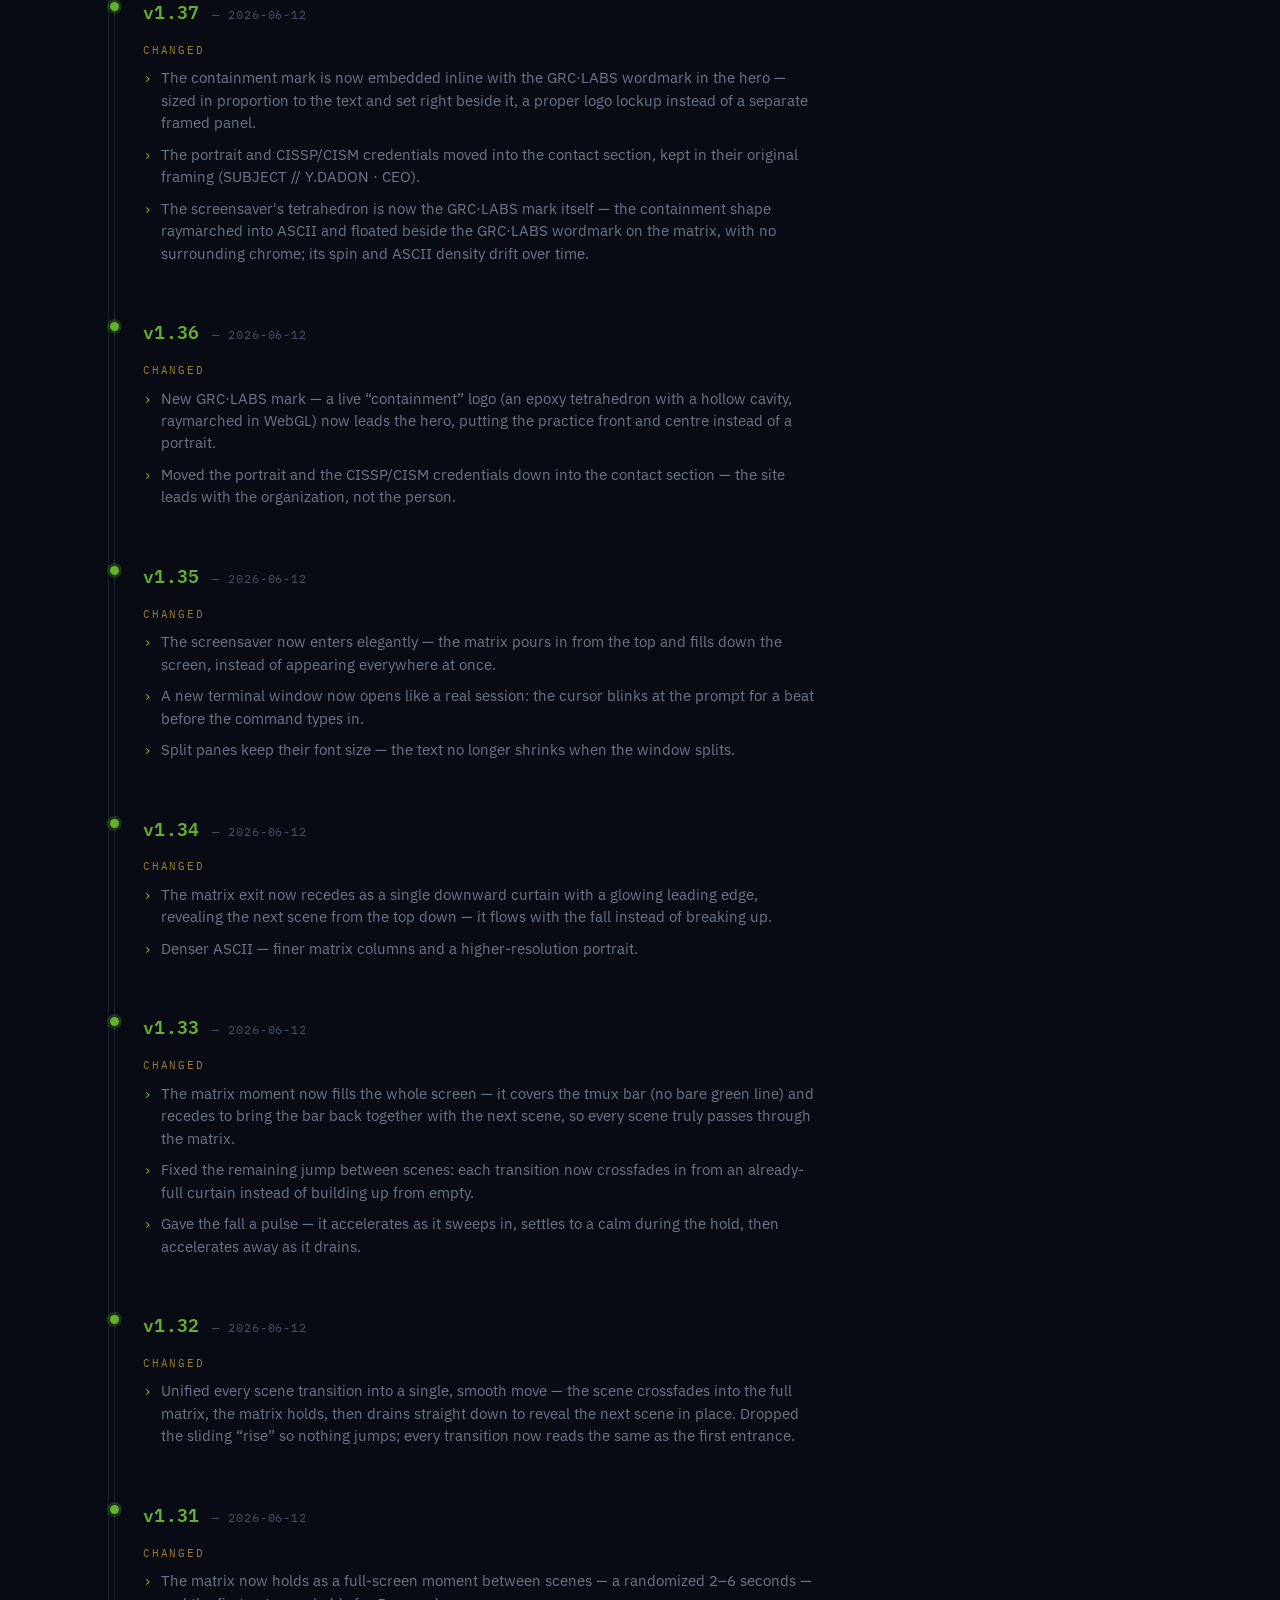
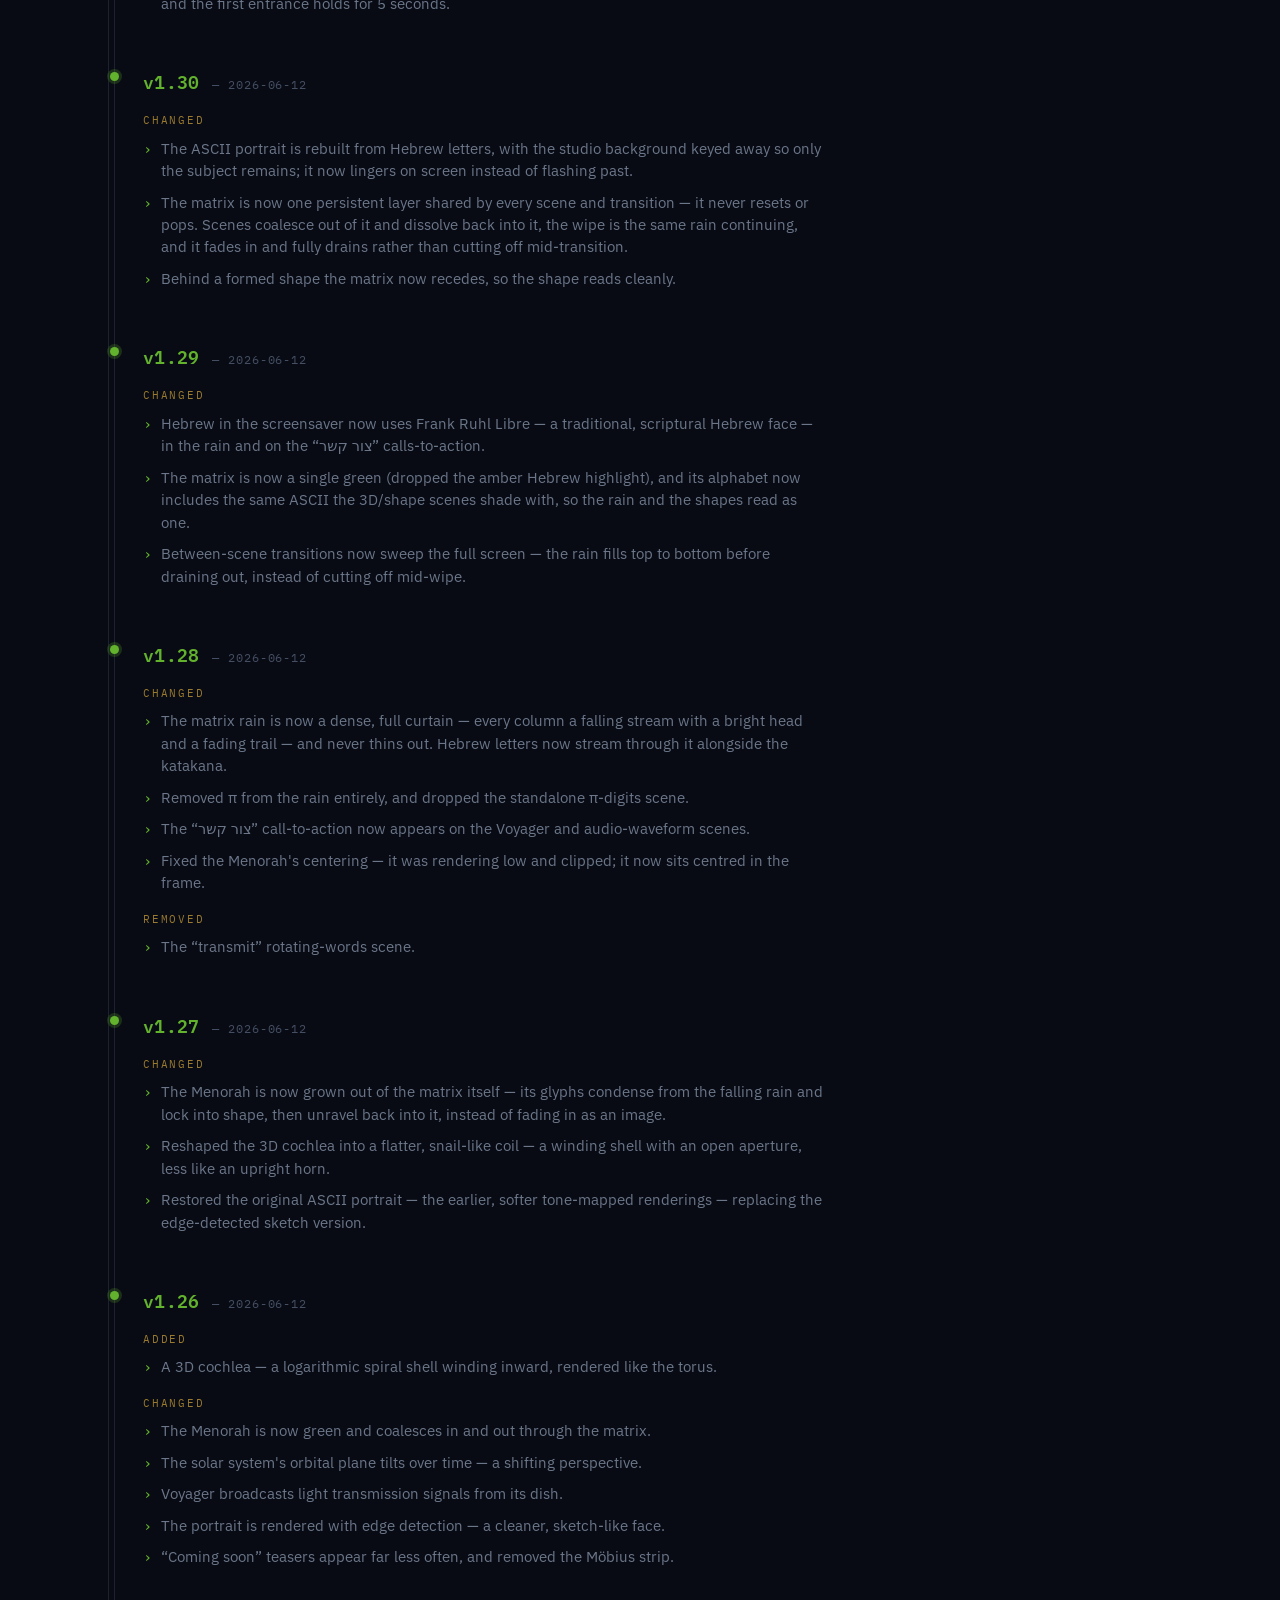
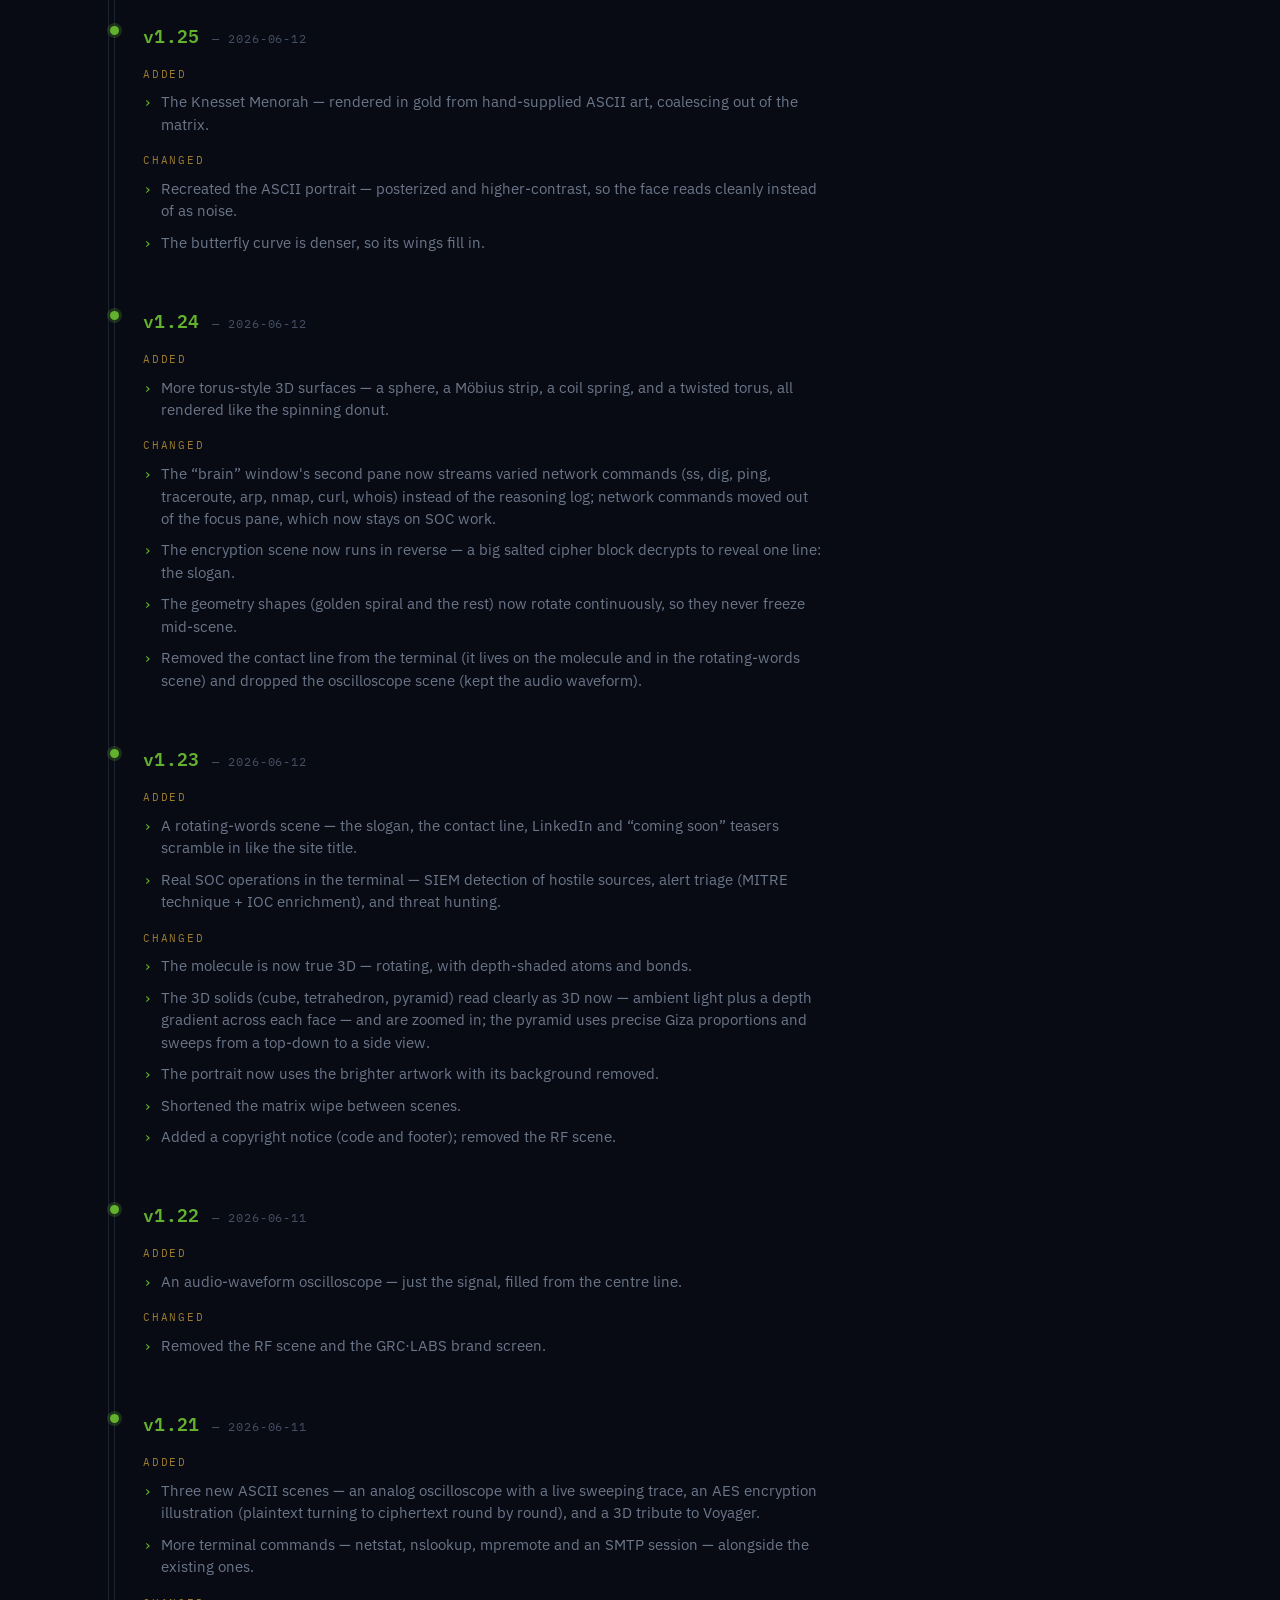
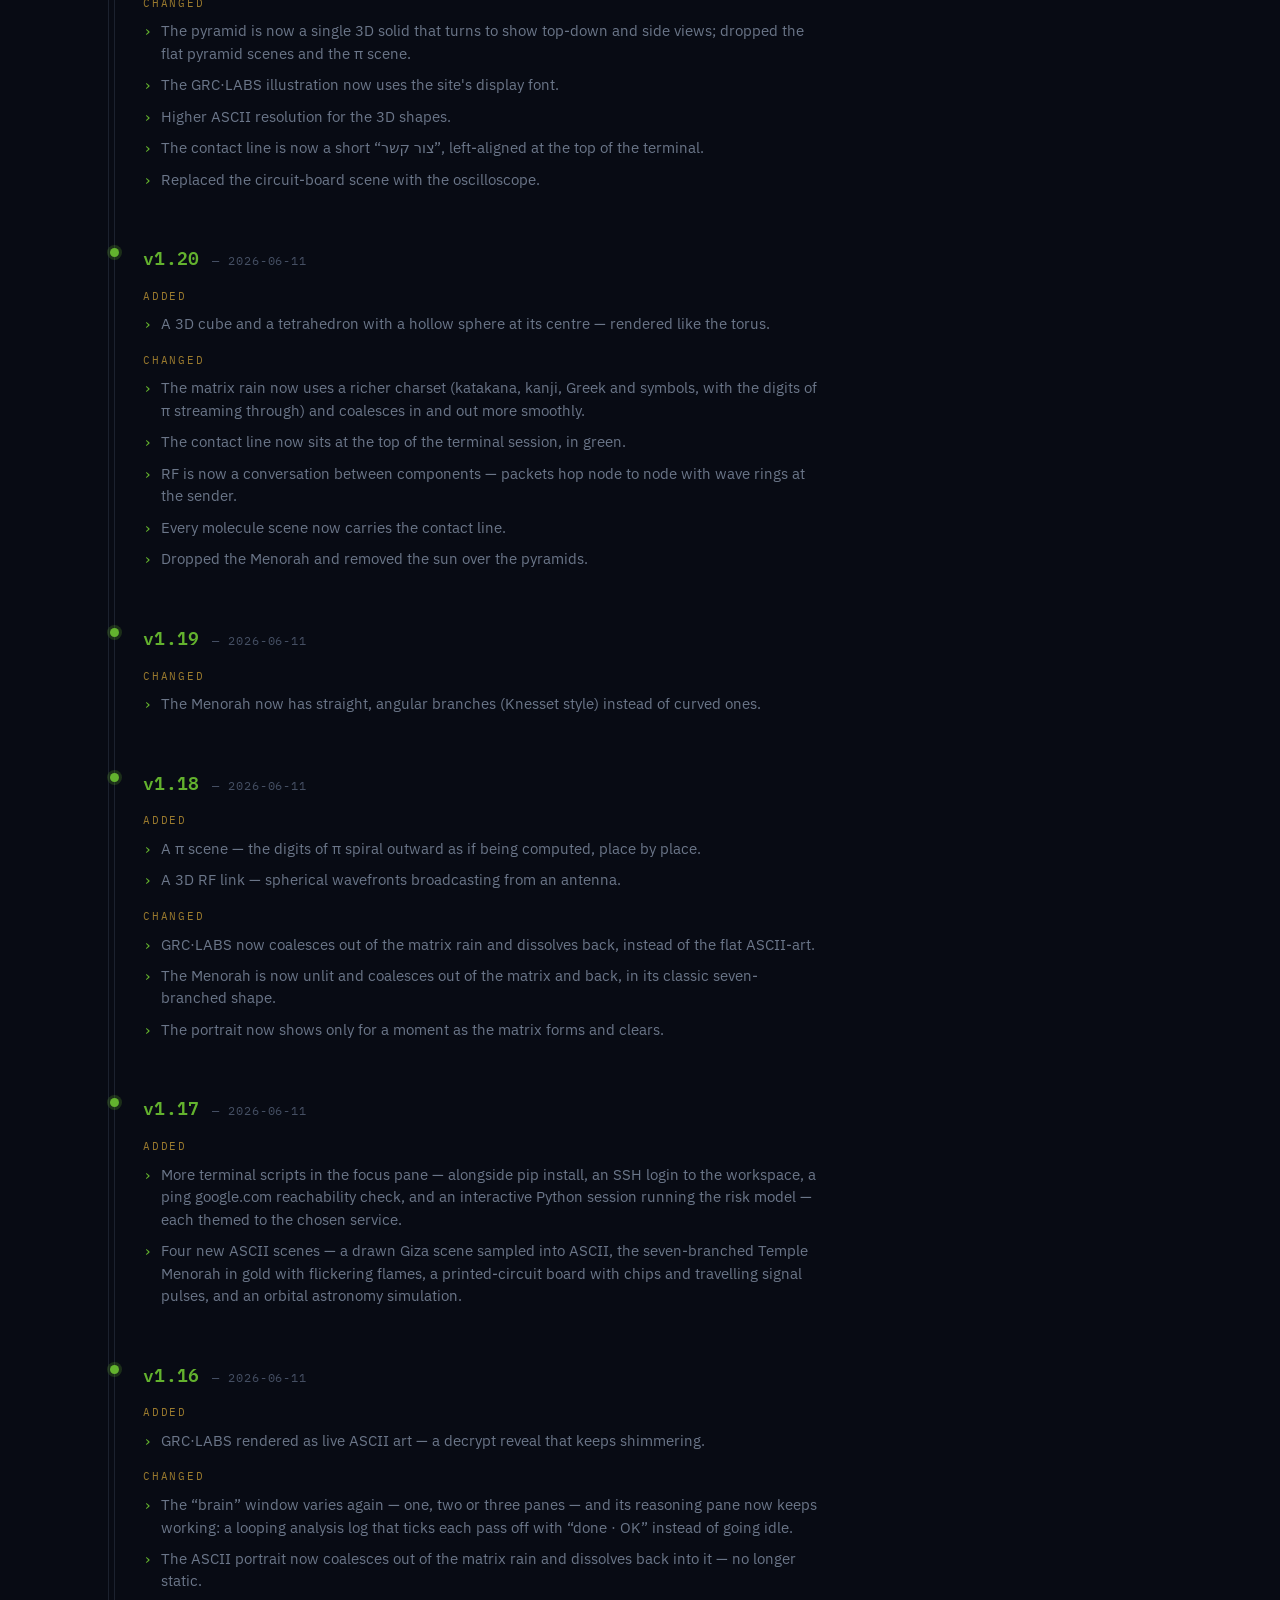
==== commit 7109d755: "logo: v1.71 exterior two-body lighting + 1.5x larger mark - Relight the hero mark from outside: cool" ====
--- a/changelog/index.html
+++ b/changelog/index.html
@@ -15,7 +15,7 @@
 <link rel="preconnect" href="https://fonts.googleapis.com" />
 <link rel="preconnect" href="https://fonts.gstatic.com" crossorigin />
 <link href="https://fonts.googleapis.com/css2?family=Space+Grotesk:wght@400;500;600;700&family=IBM+Plex+Mono:wght@400;500;600&family=IBM+Plex+Sans:wght@400;500;600&family=IBM+Plex+Sans+Hebrew:wght@400;500;600;700&display=swap" rel="stylesheet" />
-<link rel="stylesheet" href="/assets/css/styles.css?v=1.6.10" />
+<link rel="stylesheet" href="/assets/css/styles.css?v=1.6.11" />
 </head>
 <body>
 
@@ -39,6 +39,18 @@
       <p class="sec-intro" data-i18n="cl.intro">What's changed on grc-labs.com — newest first.</p>
 
       <div class="cl-time">
+        <!-- v1.71 -->
+        <div class="cl-release">
+          <div class="cl-relhead"><span class="cl-ver" data-decrypt>v1.71</span><span class="cl-date">— 2026-10-15</span></div>
+          <div class="cl-group">
+            <div class="cl-cat" data-i18n="cl.changed">Changed</div>
+            <ul class="cl-list">
+              <li data-i18n="cl.v171.c1">Relit the home-page containment mark from outside. Two sources in space now shape it: a cool-white key light anchored to the GRC·LABS wordmark — so the side nearest the name reads bright and the far side falls into shadow — and a faint green bounce from the opposite side that reveals the shadow face without flooding it. On phones the body is lifted a little so it still reads on small, bright screens.</li>
+              <li data-i18n="cl.v171.c2">Made the home-page mark larger — about half again its previous size.</li>
+            </ul>
+          </div>
+        </div>
+
         <!-- v1.70 -->
         <div class="cl-release">
           <div class="cl-relhead"><span class="cl-ver" data-decrypt>v1.70</span><span class="cl-date">— 2026-10-15</span></div>
@@ -1130,8 +1142,8 @@
     </div>
   </footer>
 
-<script src="/assets/js/i18n.js?v=1.6.10"></script>
-<script src="/assets/js/theme.js?v=1.6.10"></script>
-<script src="/assets/js/decrypt.js?v=1.6.10"></script>
+<script src="/assets/js/i18n.js?v=1.6.11"></script>
+<script src="/assets/js/theme.js?v=1.6.11"></script>
+<script src="/assets/js/decrypt.js?v=1.6.11"></script>
 </body>
 </html>
--- a/assets/css/styles.css
+++ b/assets/css/styles.css
@@ -343,8 +343,10 @@
   body.card-only .hero .eyebrow{font-size:clamp(11px,1.7vw,14px); letter-spacing:.26em}
 
   body.card-only .hero h1{display:block; text-align:center; line-height:.95; font-size:clamp(42px,10vw,100px)}
-  body.card-only .hero h1 .logo-mark{display:block; width:clamp(150px,32vw,270px); height:clamp(150px,32vw,270px);
-    margin:clamp(14px,2.4vw,26px) auto 0}
+  body.card-only .hero h1 .logo-mark{display:block; width:clamp(225px,48vw,405px); height:clamp(225px,48vw,405px);
+    /* the mark floats inside the canvas with transparent air around it; negative margins crop that air so the larger mark
+       doesn't open up dead space above the wordmark / below the sub (still clears the bob) */
+    margin:clamp(-52px,-6vw,-26px) auto clamp(-64px,-7.4vw,-38px)}
   body.card-only .hero h1 .logo-fallback{display:none}
 
   body.card-only .hero .sub{margin:0 auto; text-align:center; max-width:560px}
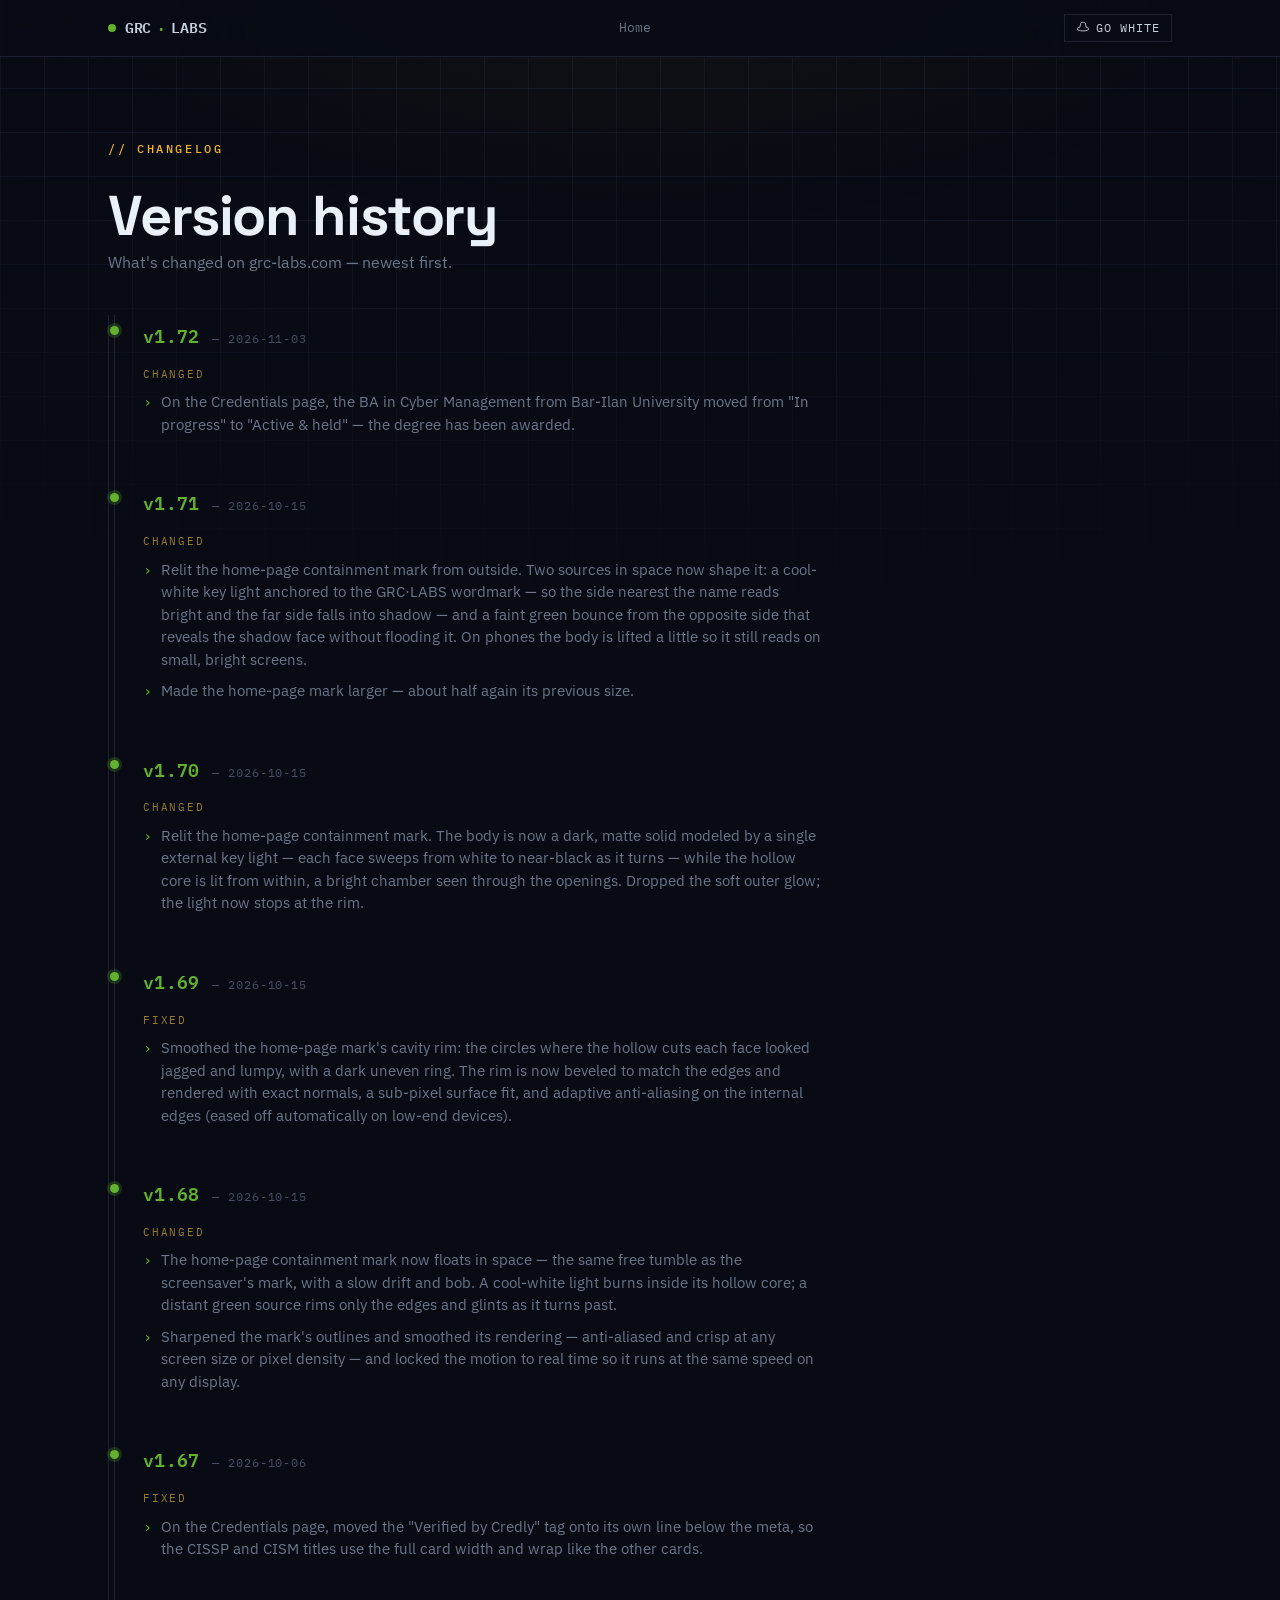
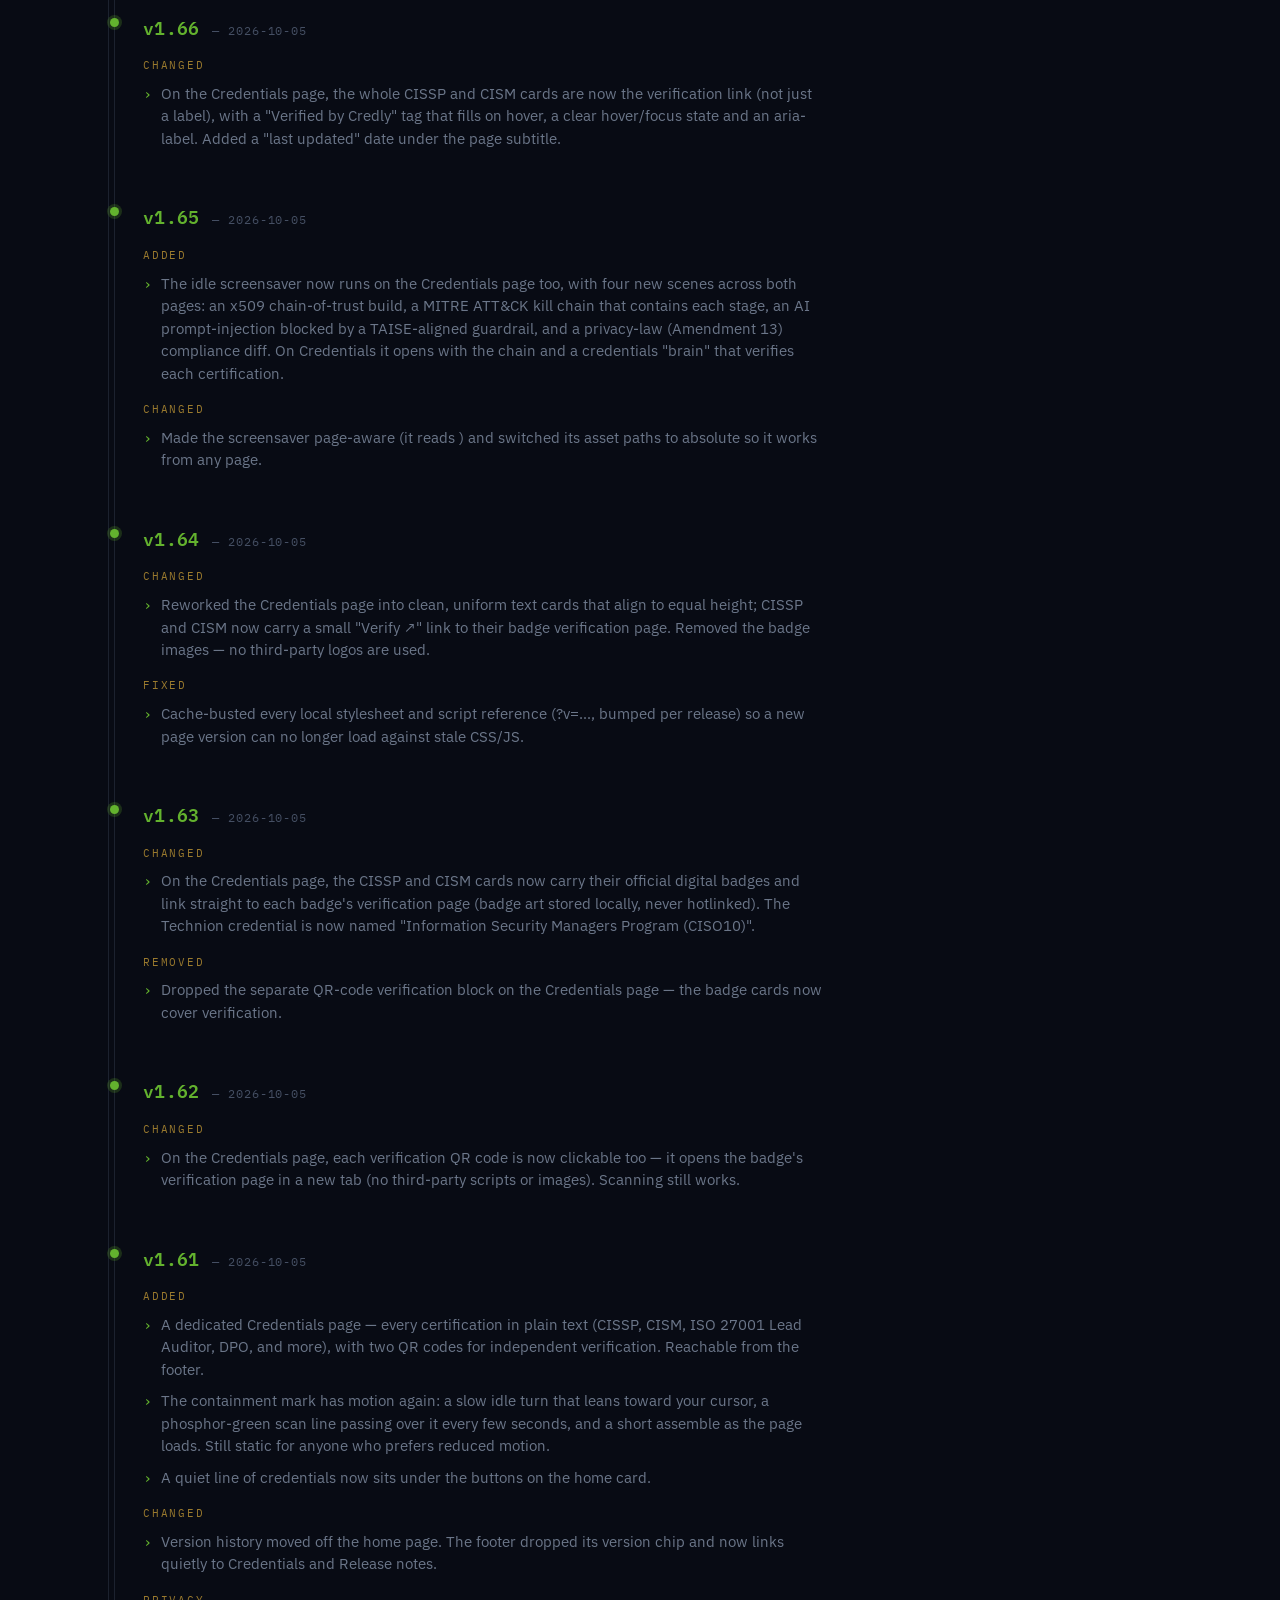
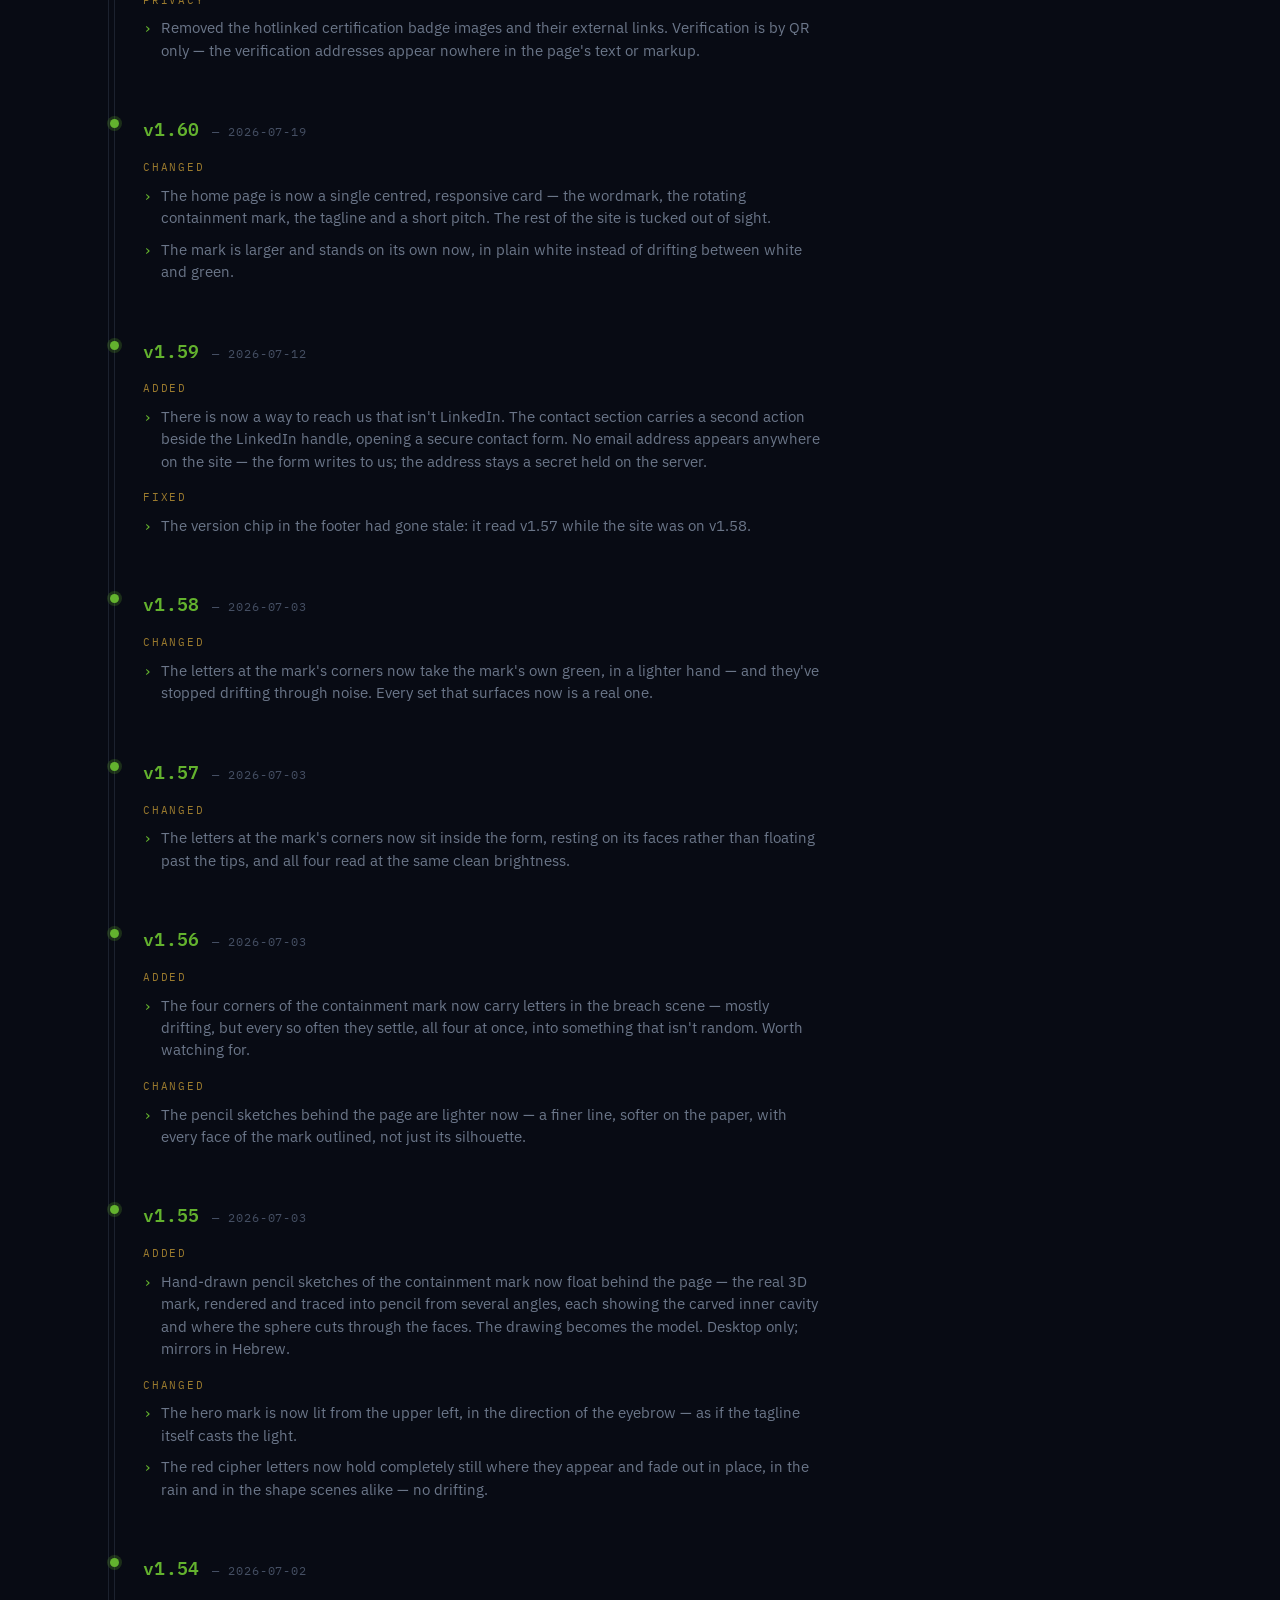
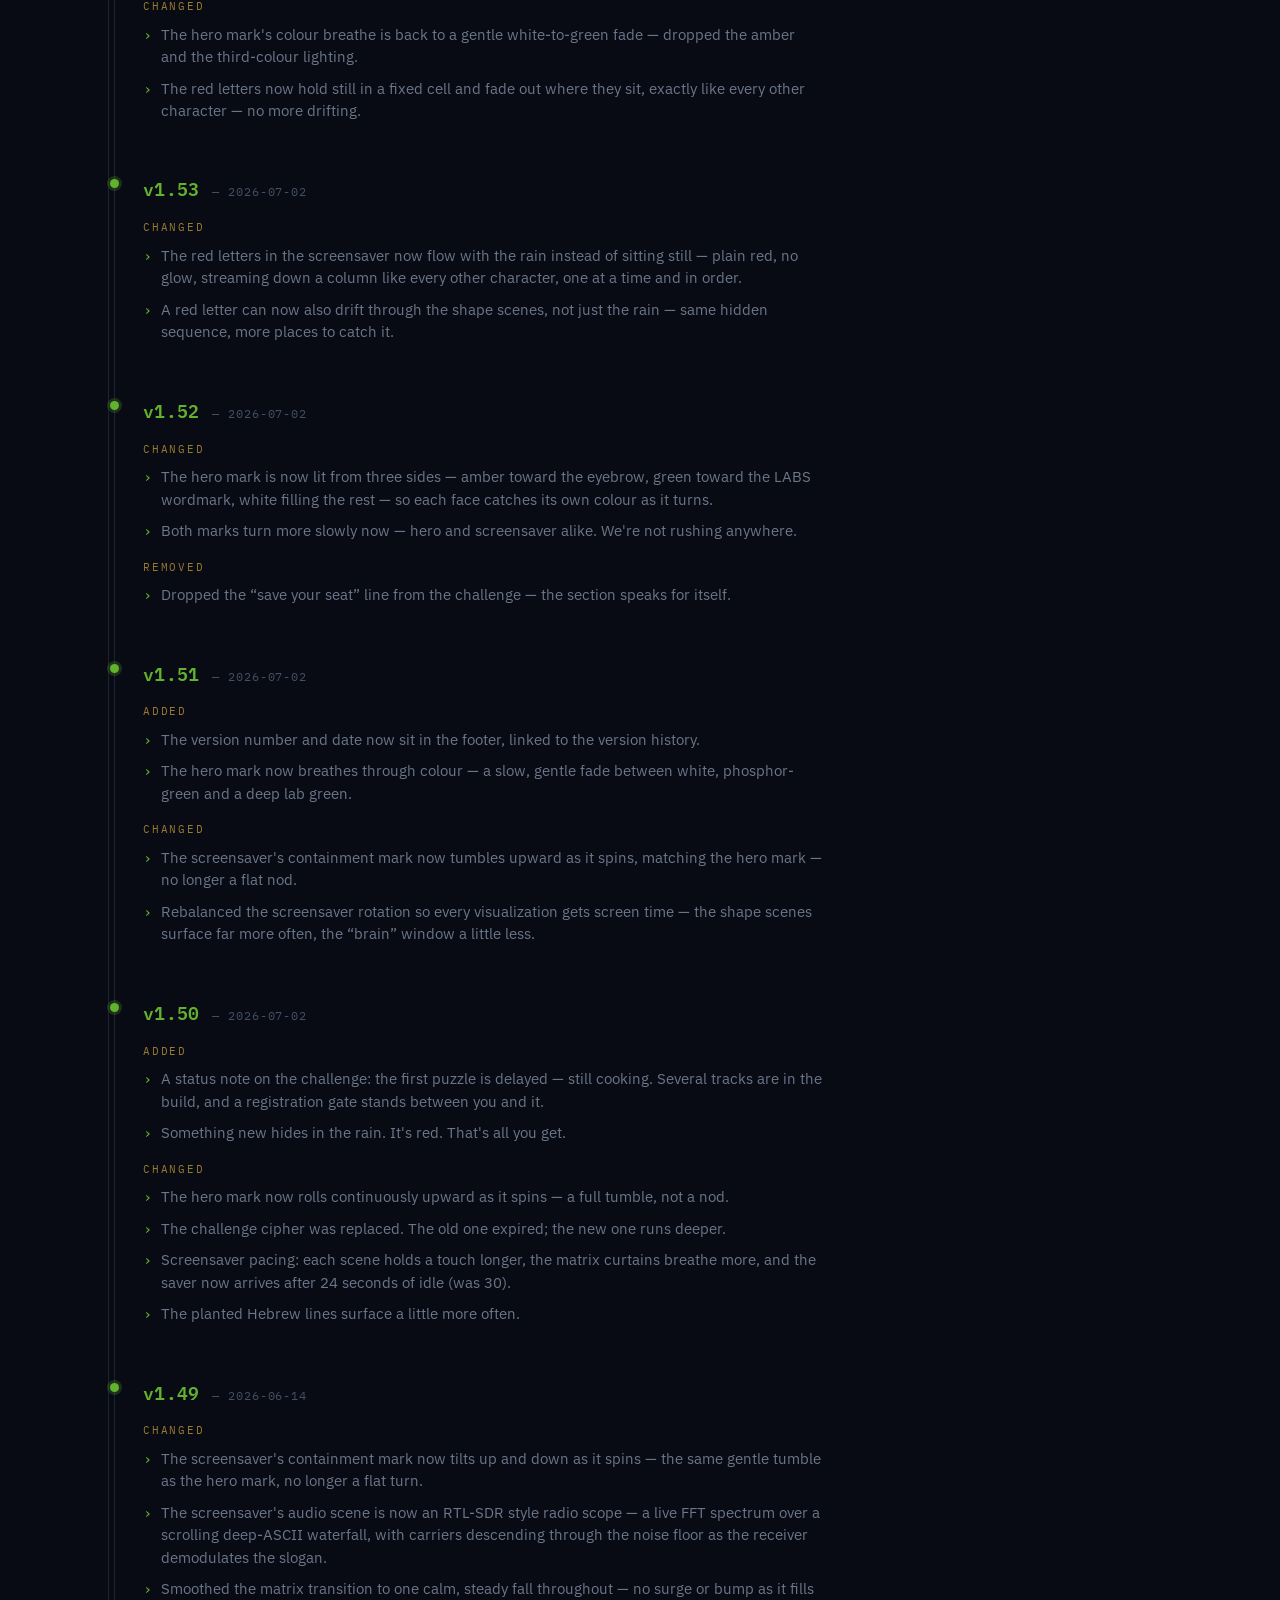
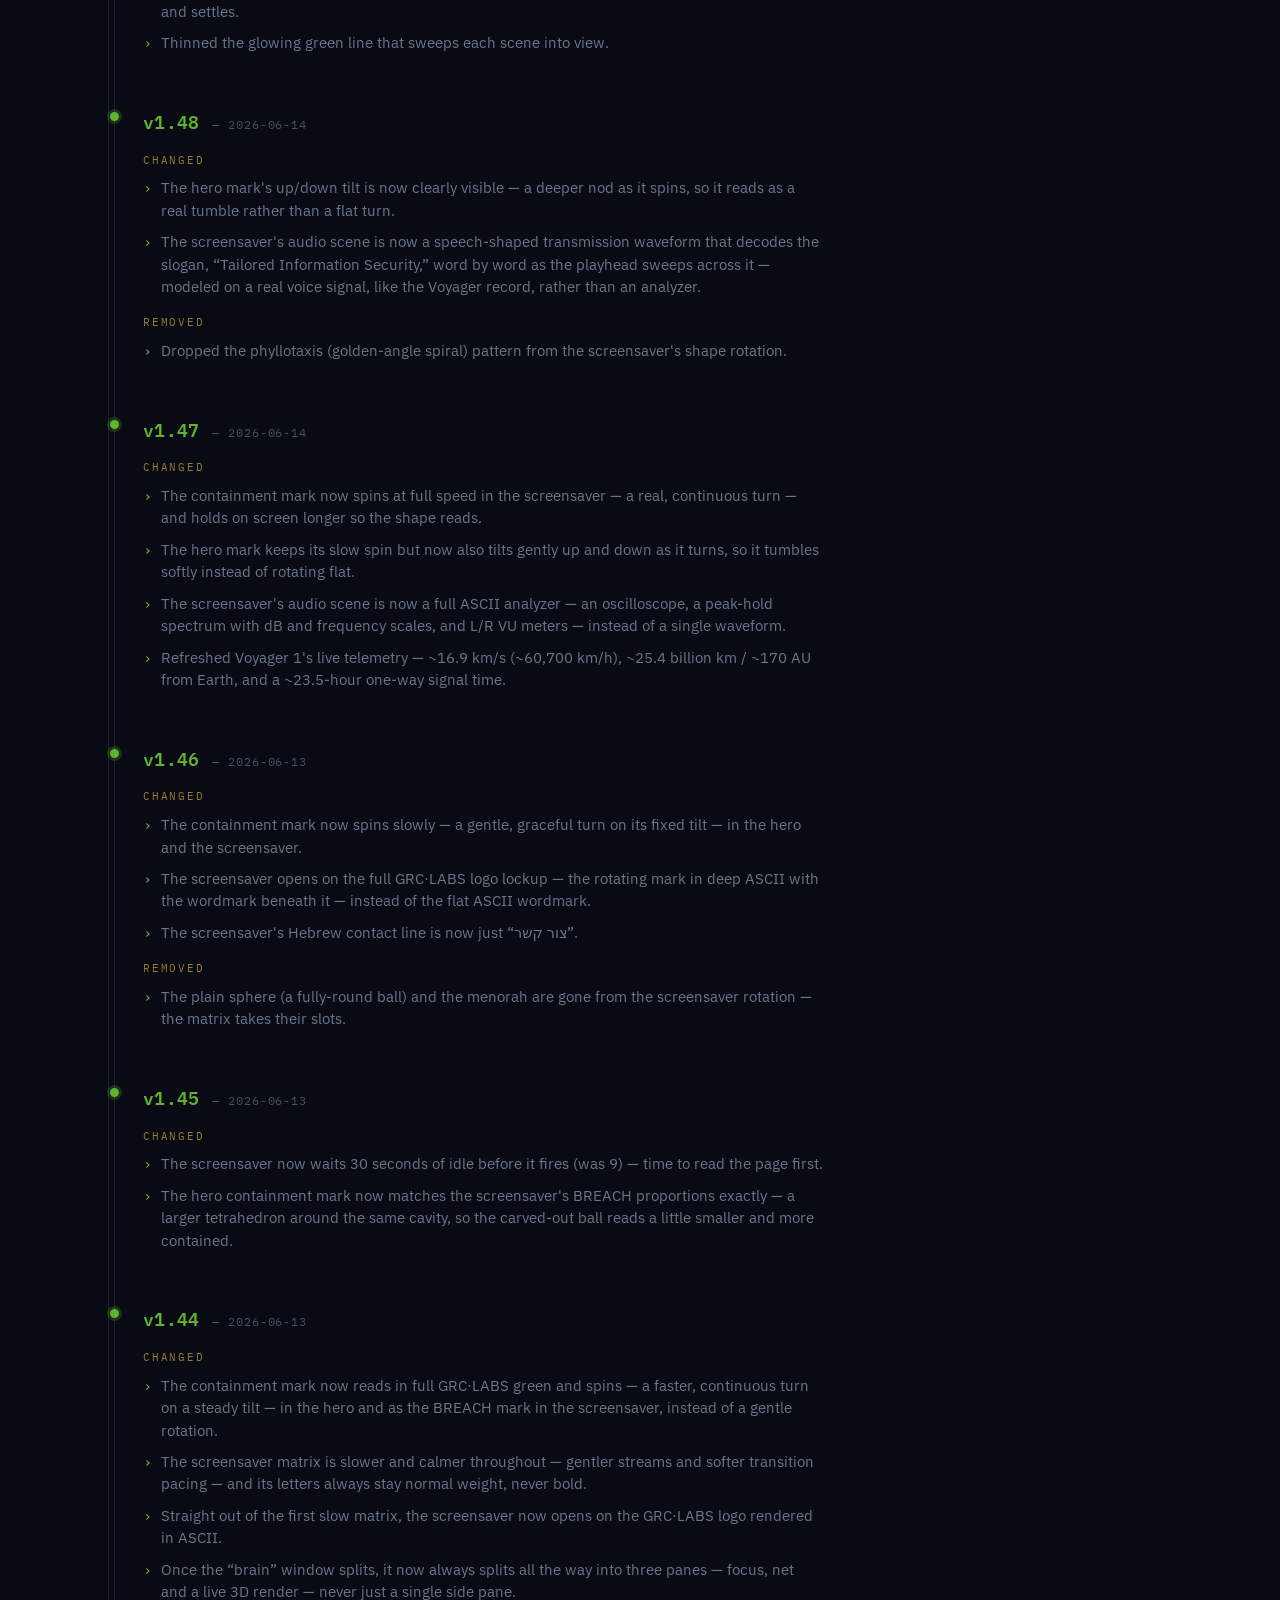
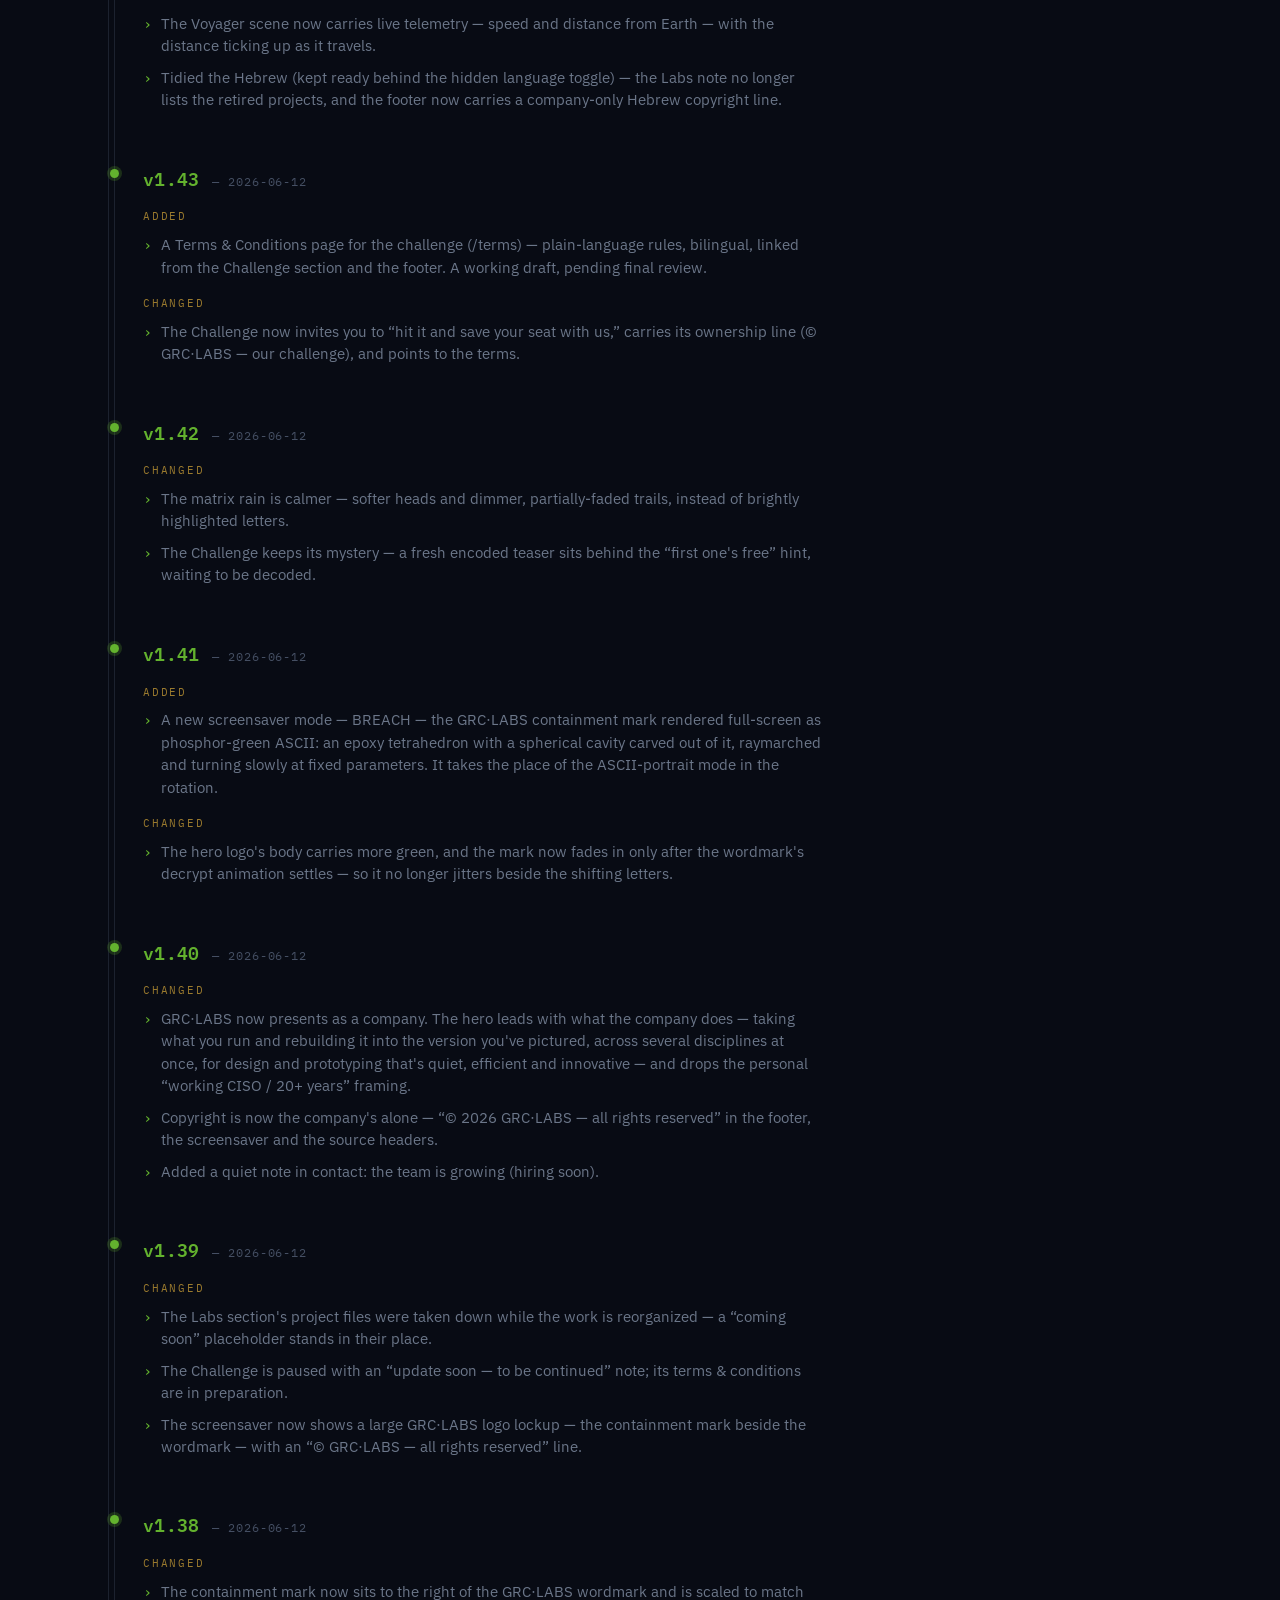
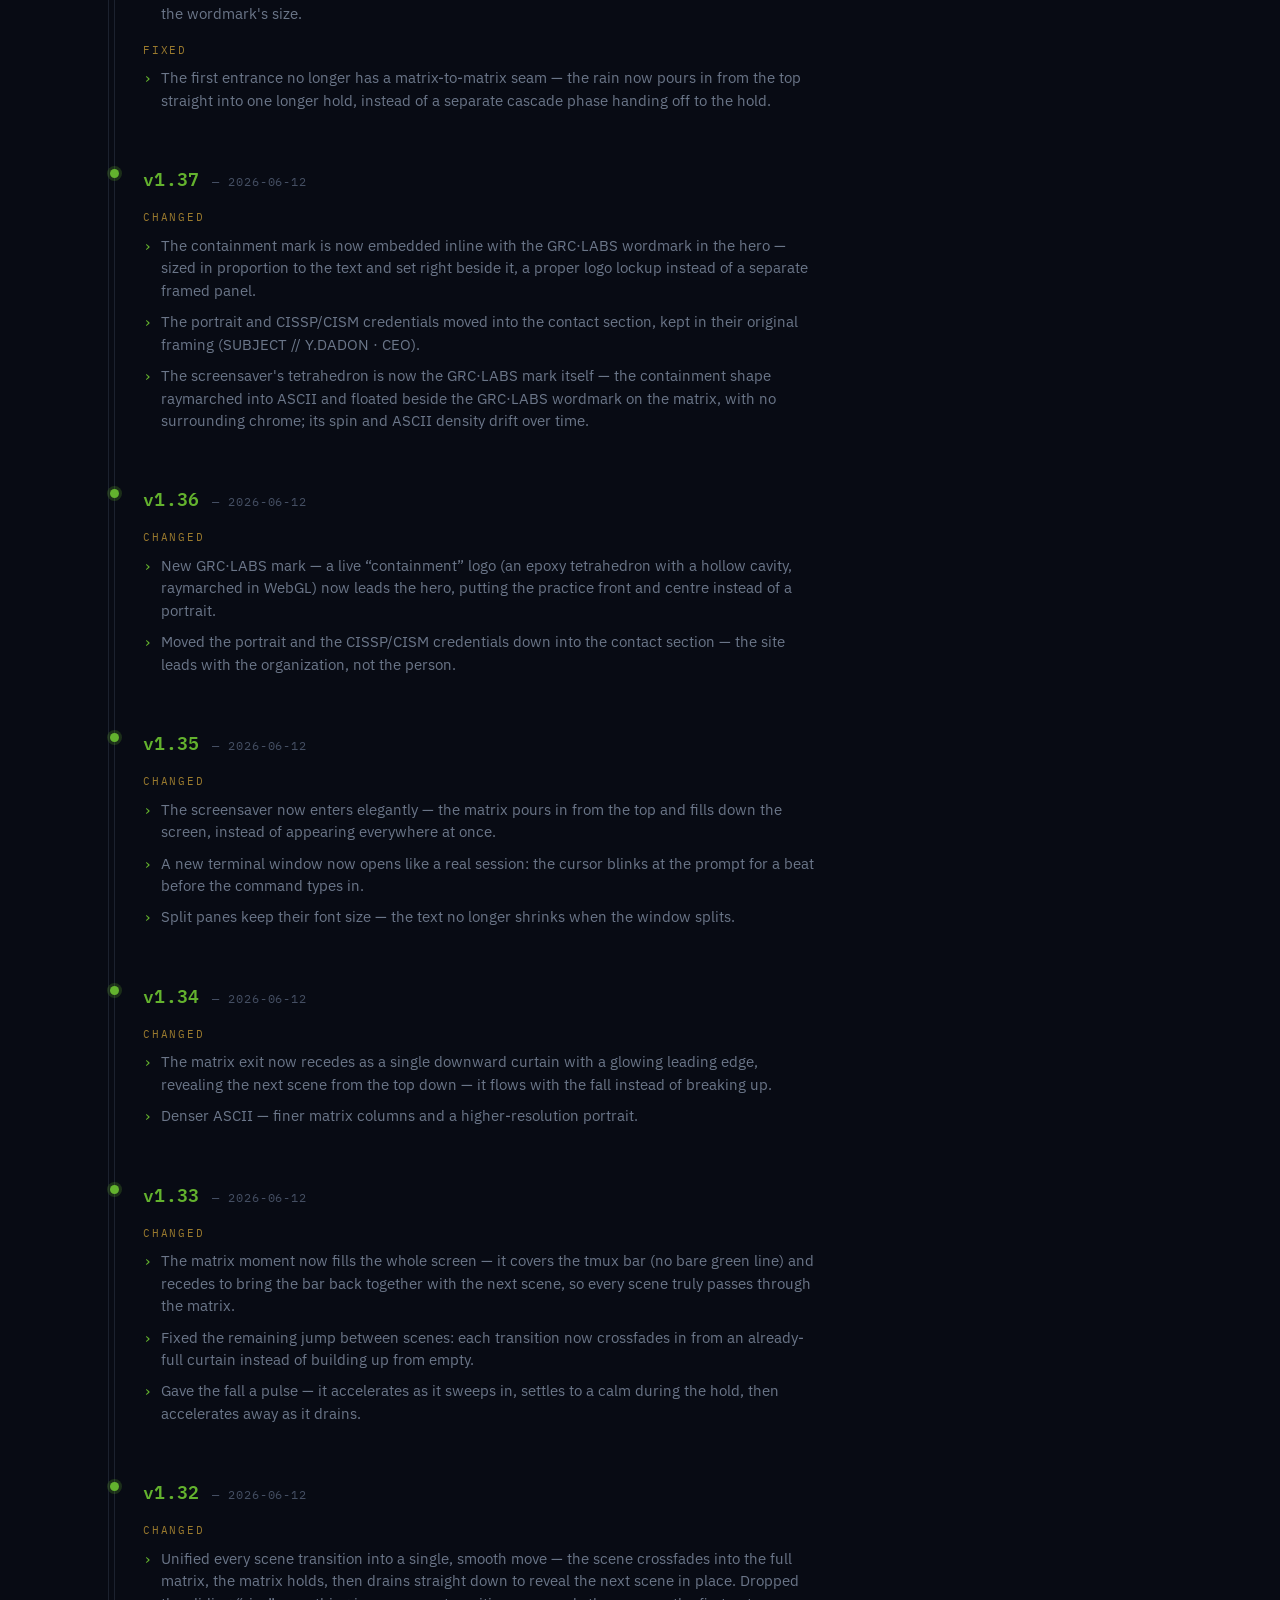
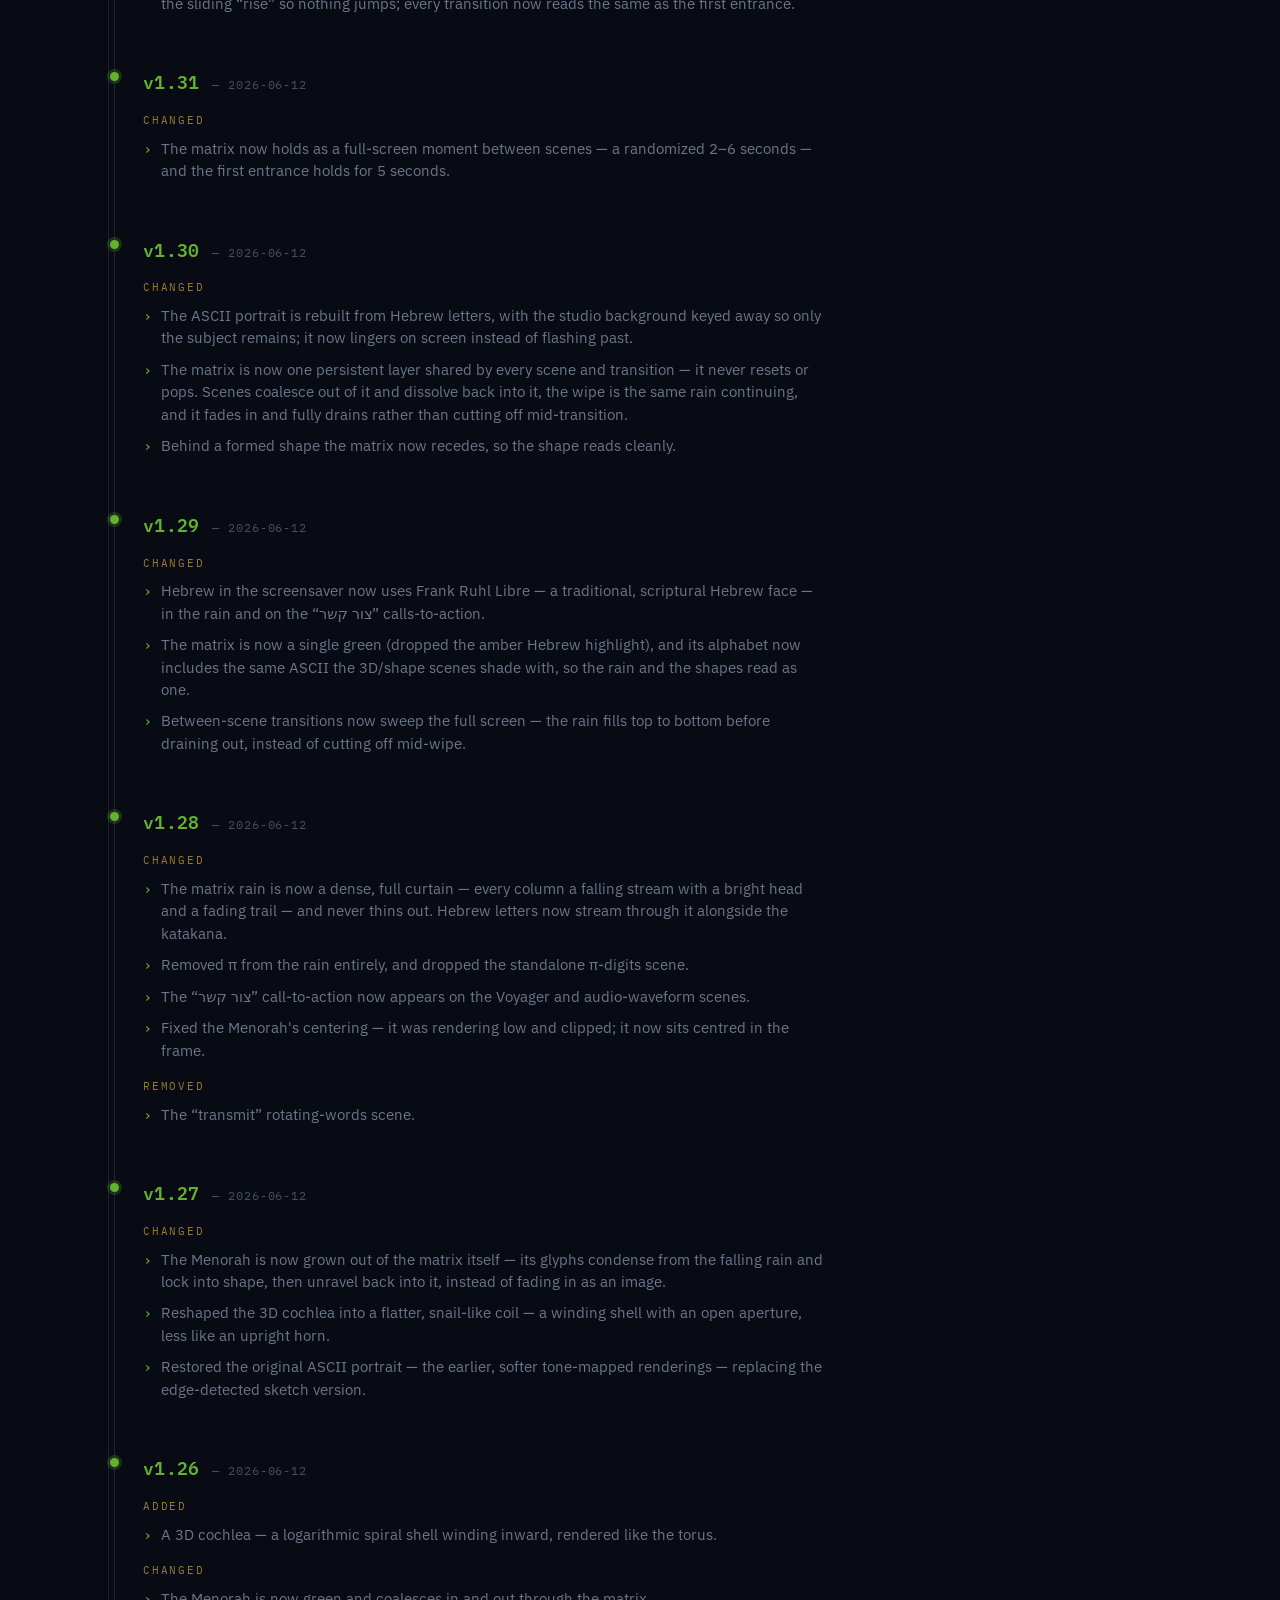
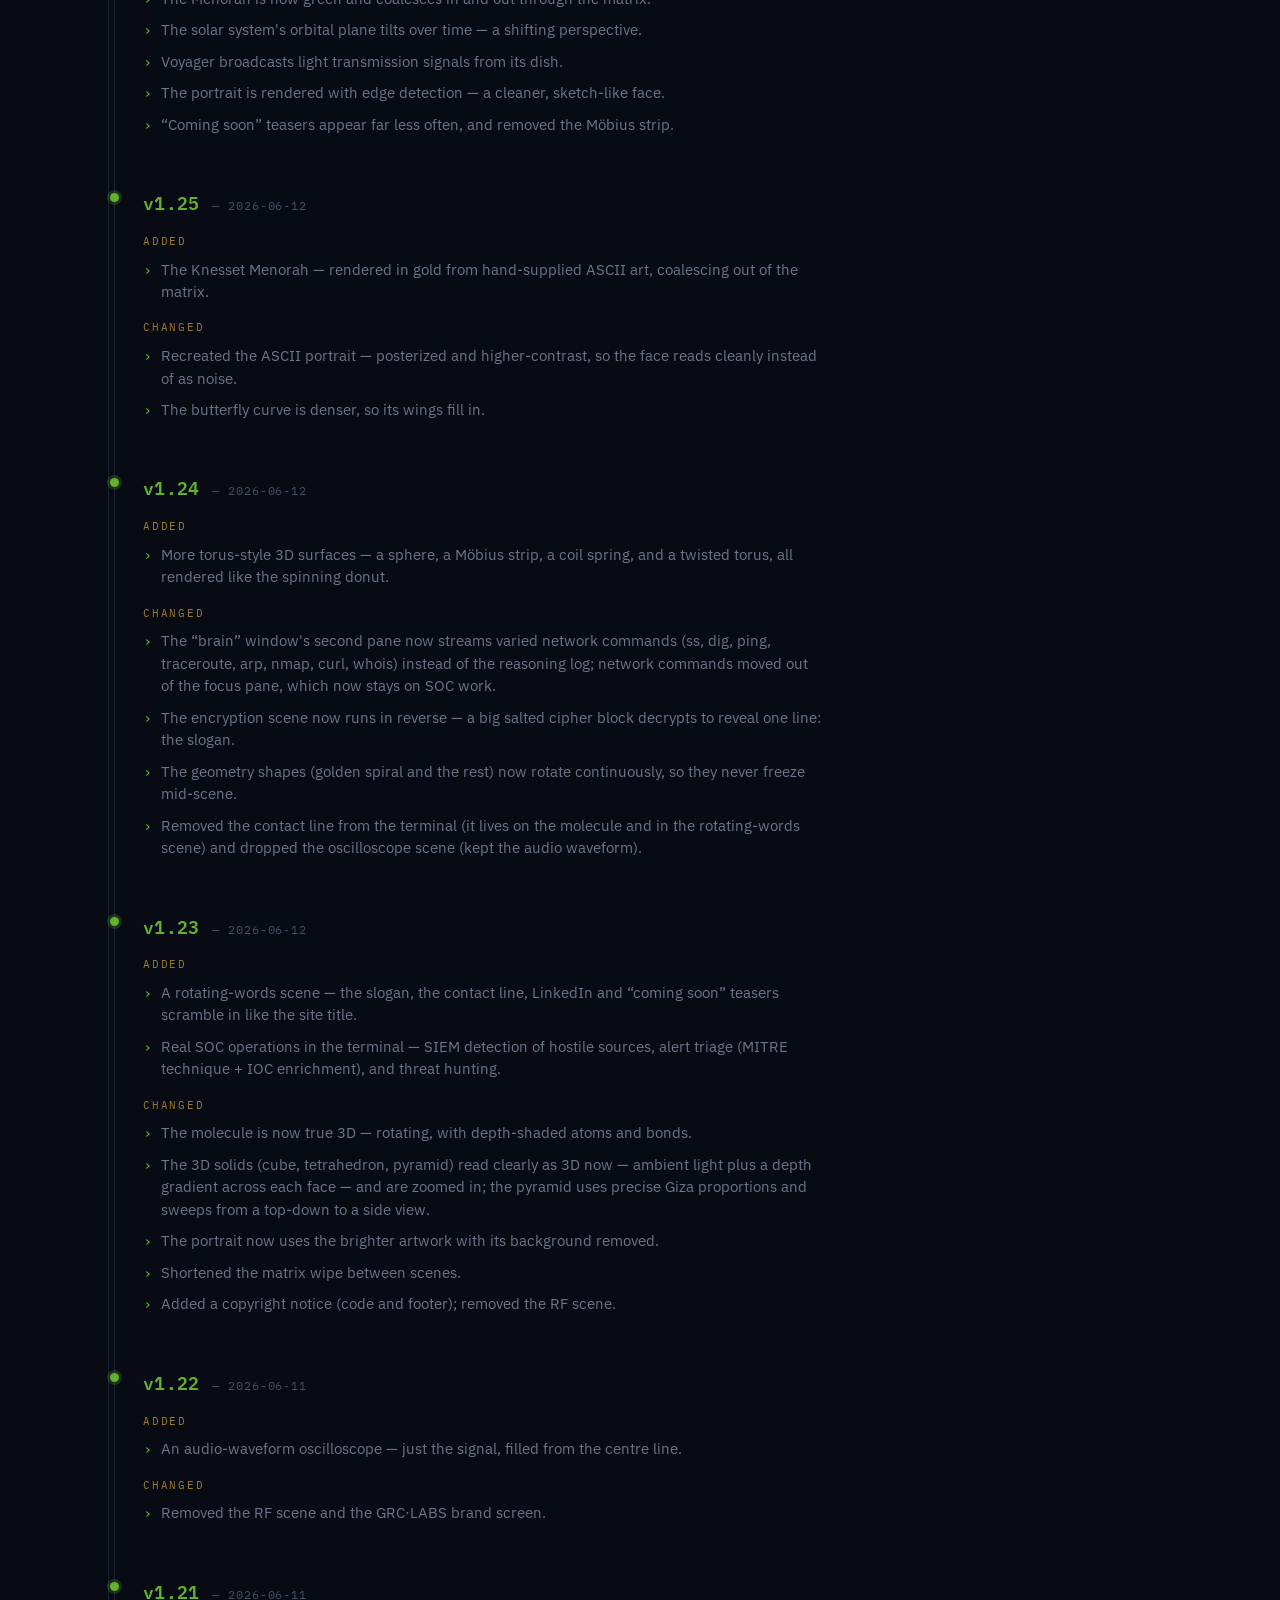
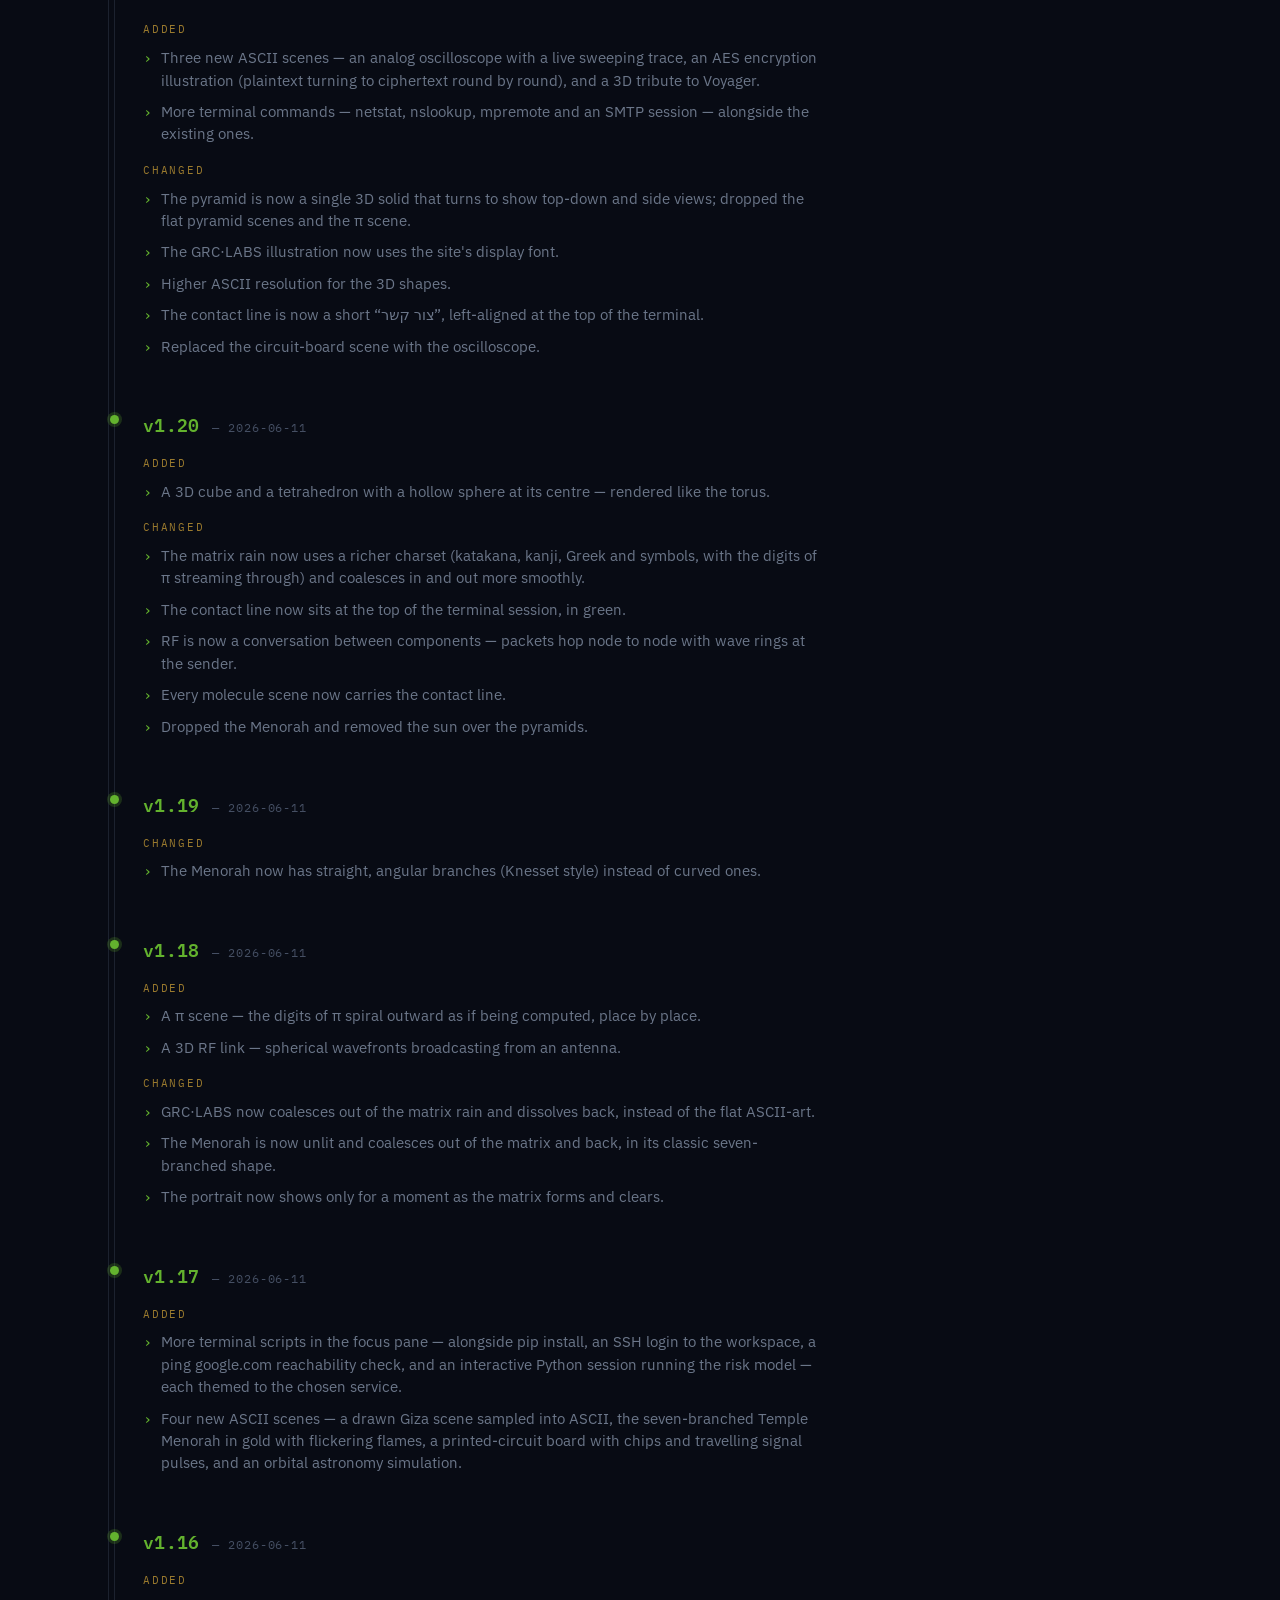
==== commit 91aada19: "credentials: v1.72 — BA in Cyber Management awarded Moved the Bar-Ilan BA card from In progress to A" ====
--- a/changelog/index.html
+++ b/changelog/index.html
@@ -15,7 +15,7 @@
 <link rel="preconnect" href="https://fonts.googleapis.com" />
 <link rel="preconnect" href="https://fonts.gstatic.com" crossorigin />
 <link href="https://fonts.googleapis.com/css2?family=Space+Grotesk:wght@400;500;600;700&family=IBM+Plex+Mono:wght@400;500;600&family=IBM+Plex+Sans:wght@400;500;600&family=IBM+Plex+Sans+Hebrew:wght@400;500;600;700&display=swap" rel="stylesheet" />
-<link rel="stylesheet" href="/assets/css/styles.css?v=1.6.11" />
+<link rel="stylesheet" href="/assets/css/styles.css?v=1.72" />
 </head>
 <body>
 
@@ -39,6 +39,17 @@
       <p class="sec-intro" data-i18n="cl.intro">What's changed on grc-labs.com — newest first.</p>
 
       <div class="cl-time">
+        <!-- v1.72 -->
+        <div class="cl-release">
+          <div class="cl-relhead"><span class="cl-ver" data-decrypt>v1.72</span><span class="cl-date">— 2026-11-03</span></div>
+          <div class="cl-group">
+            <div class="cl-cat" data-i18n="cl.changed">Changed</div>
+            <ul class="cl-list">
+              <li data-i18n="cl.v172.c1">On the Credentials page, the BA in Cyber Management from Bar-Ilan University moved from "In progress" to "Active &amp; held" — the degree has been awarded.</li>
+            </ul>
+          </div>
+        </div>
+
         <!-- v1.71 -->
         <div class="cl-release">
           <div class="cl-relhead"><span class="cl-ver" data-decrypt>v1.71</span><span class="cl-date">— 2026-10-15</span></div>
@@ -1142,8 +1153,8 @@
     </div>
   </footer>
 
-<script src="/assets/js/i18n.js?v=1.6.11"></script>
-<script src="/assets/js/theme.js?v=1.6.11"></script>
-<script src="/assets/js/decrypt.js?v=1.6.11"></script>
+<script src="/assets/js/i18n.js?v=1.72"></script>
+<script src="/assets/js/theme.js?v=1.72"></script>
+<script src="/assets/js/decrypt.js?v=1.72"></script>
 </body>
 </html>
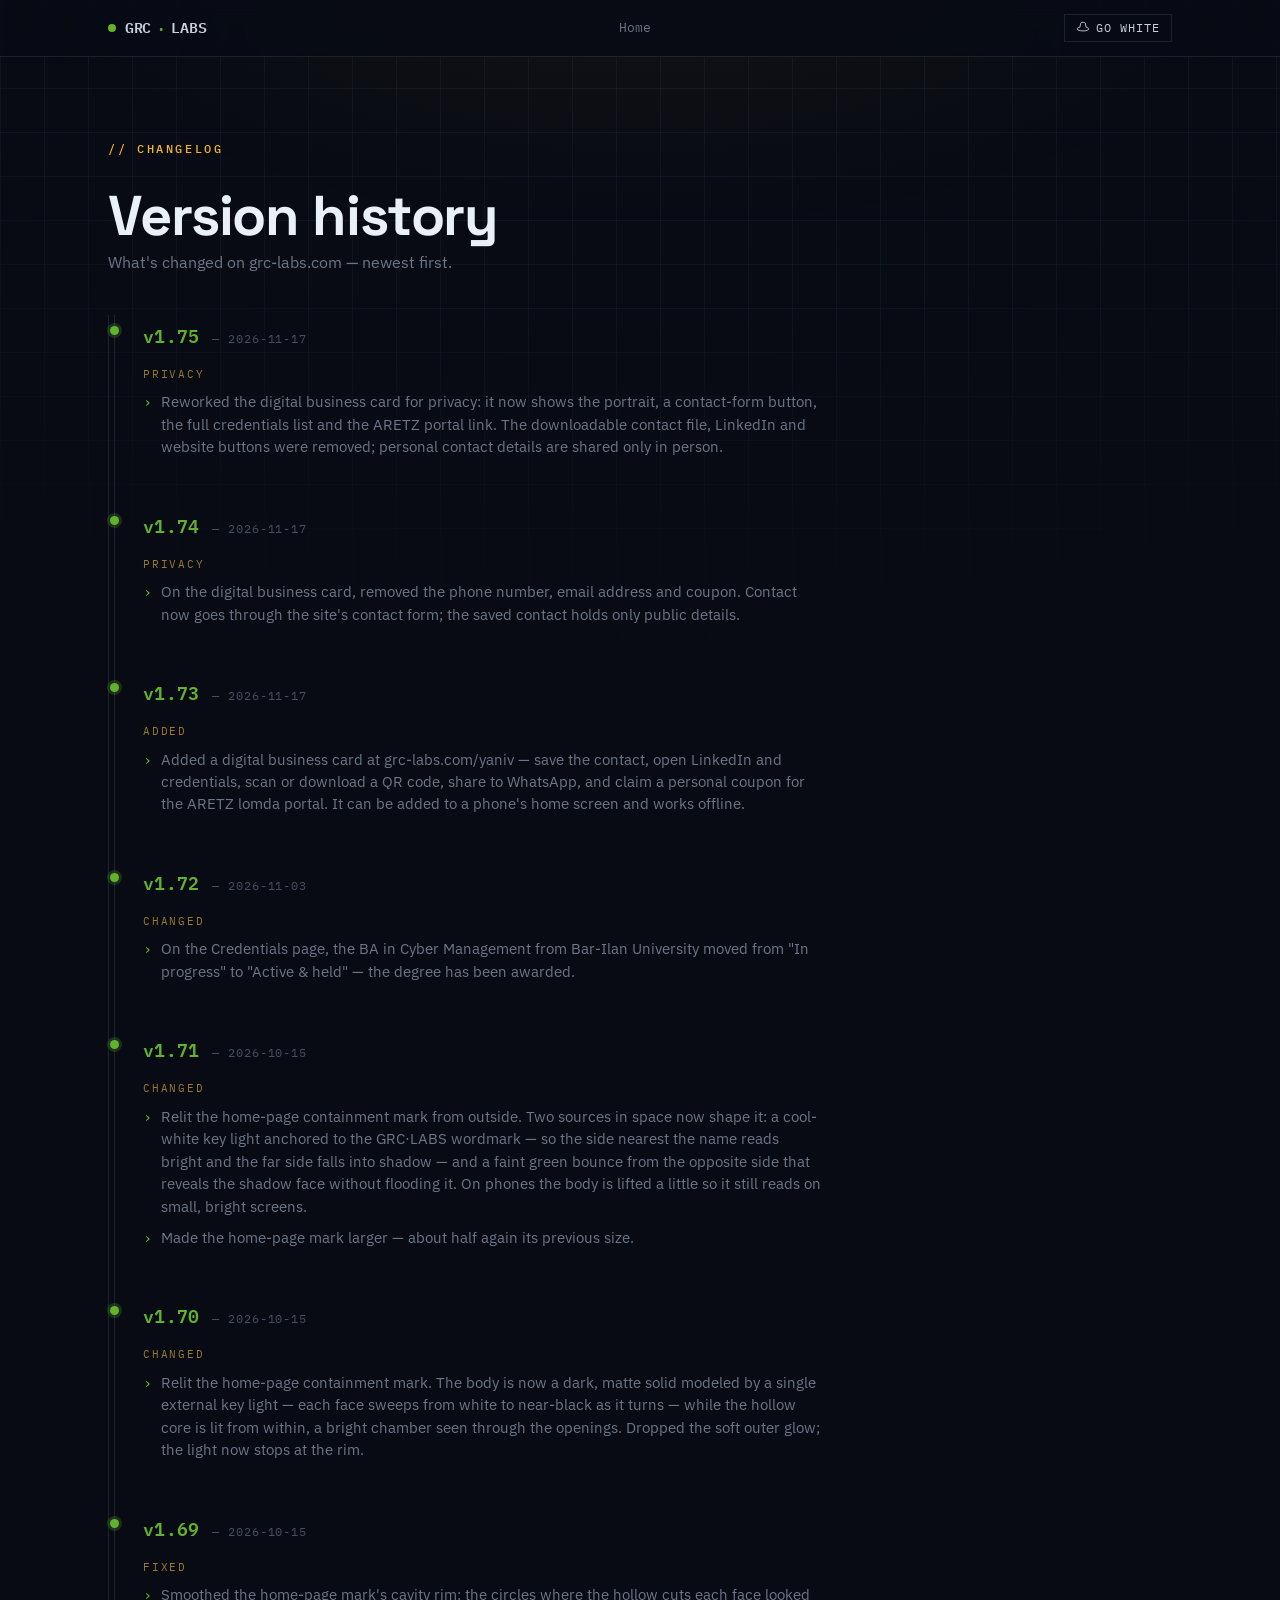
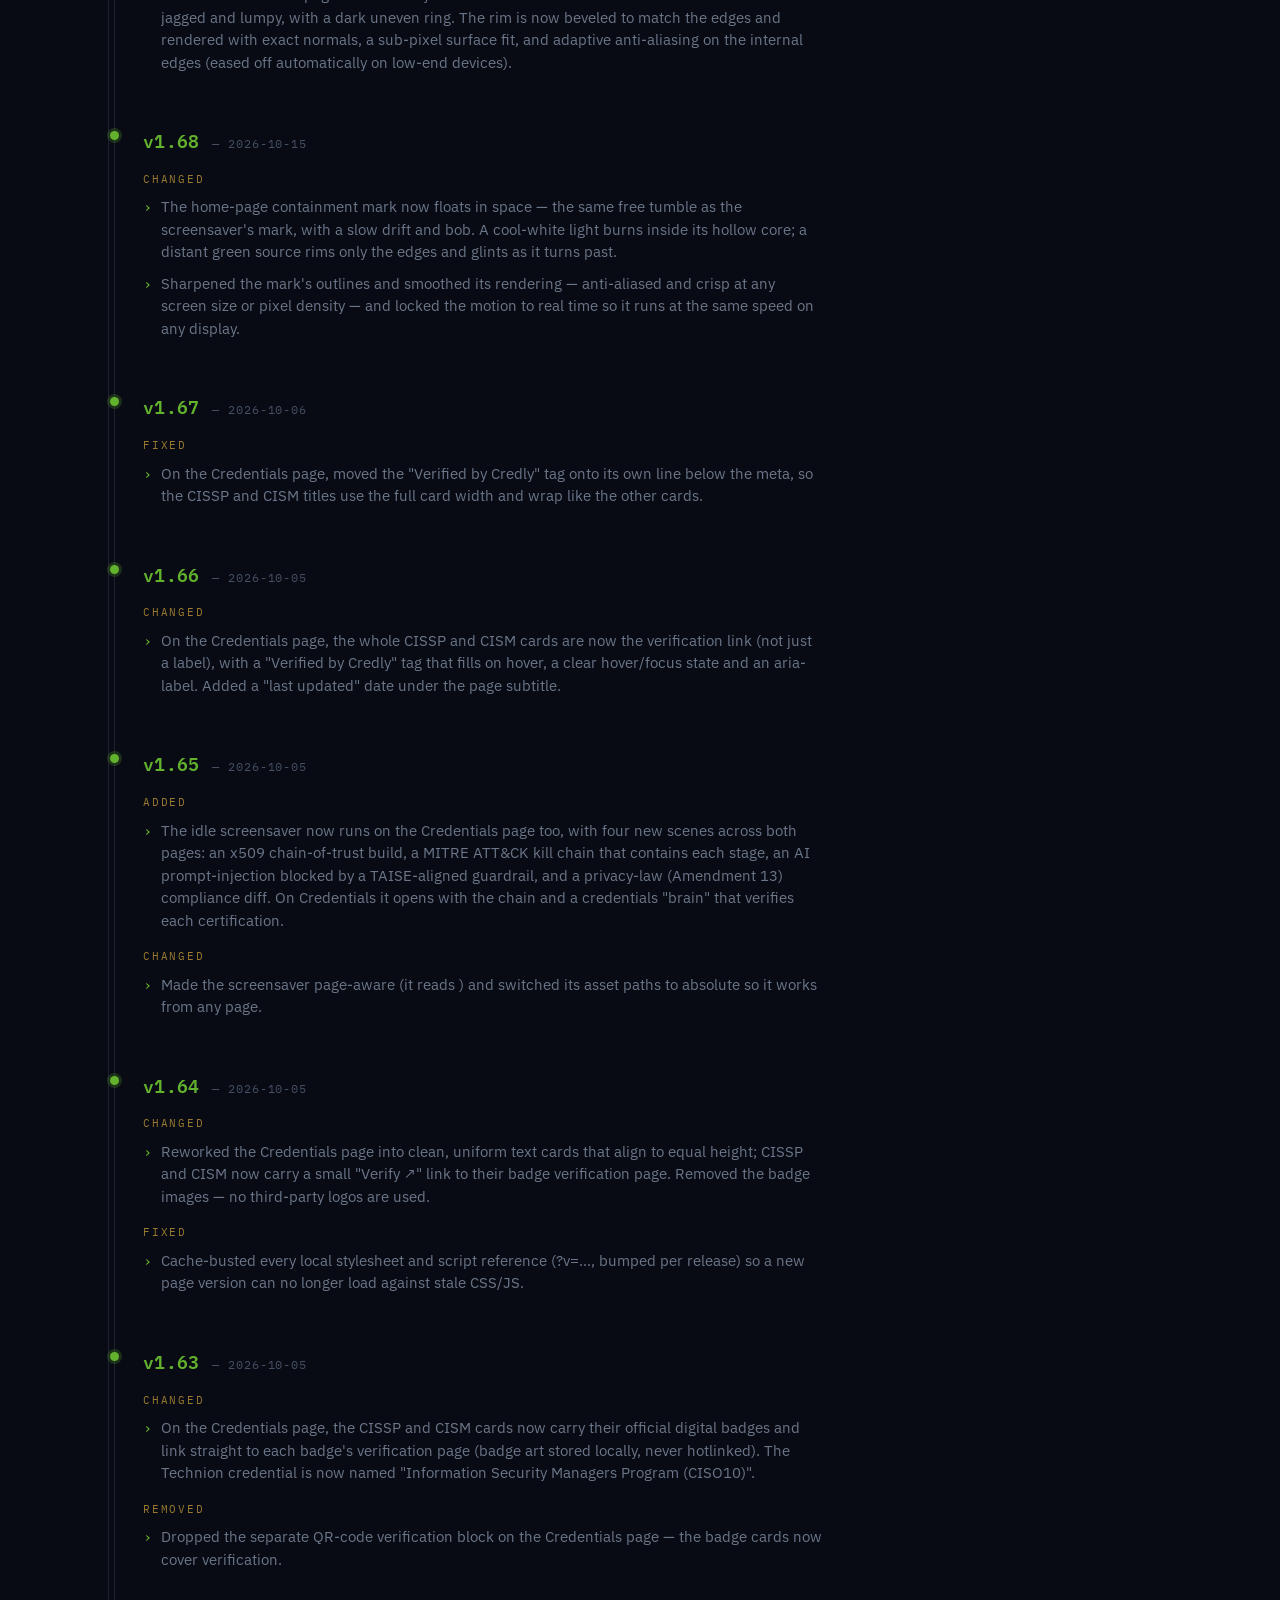
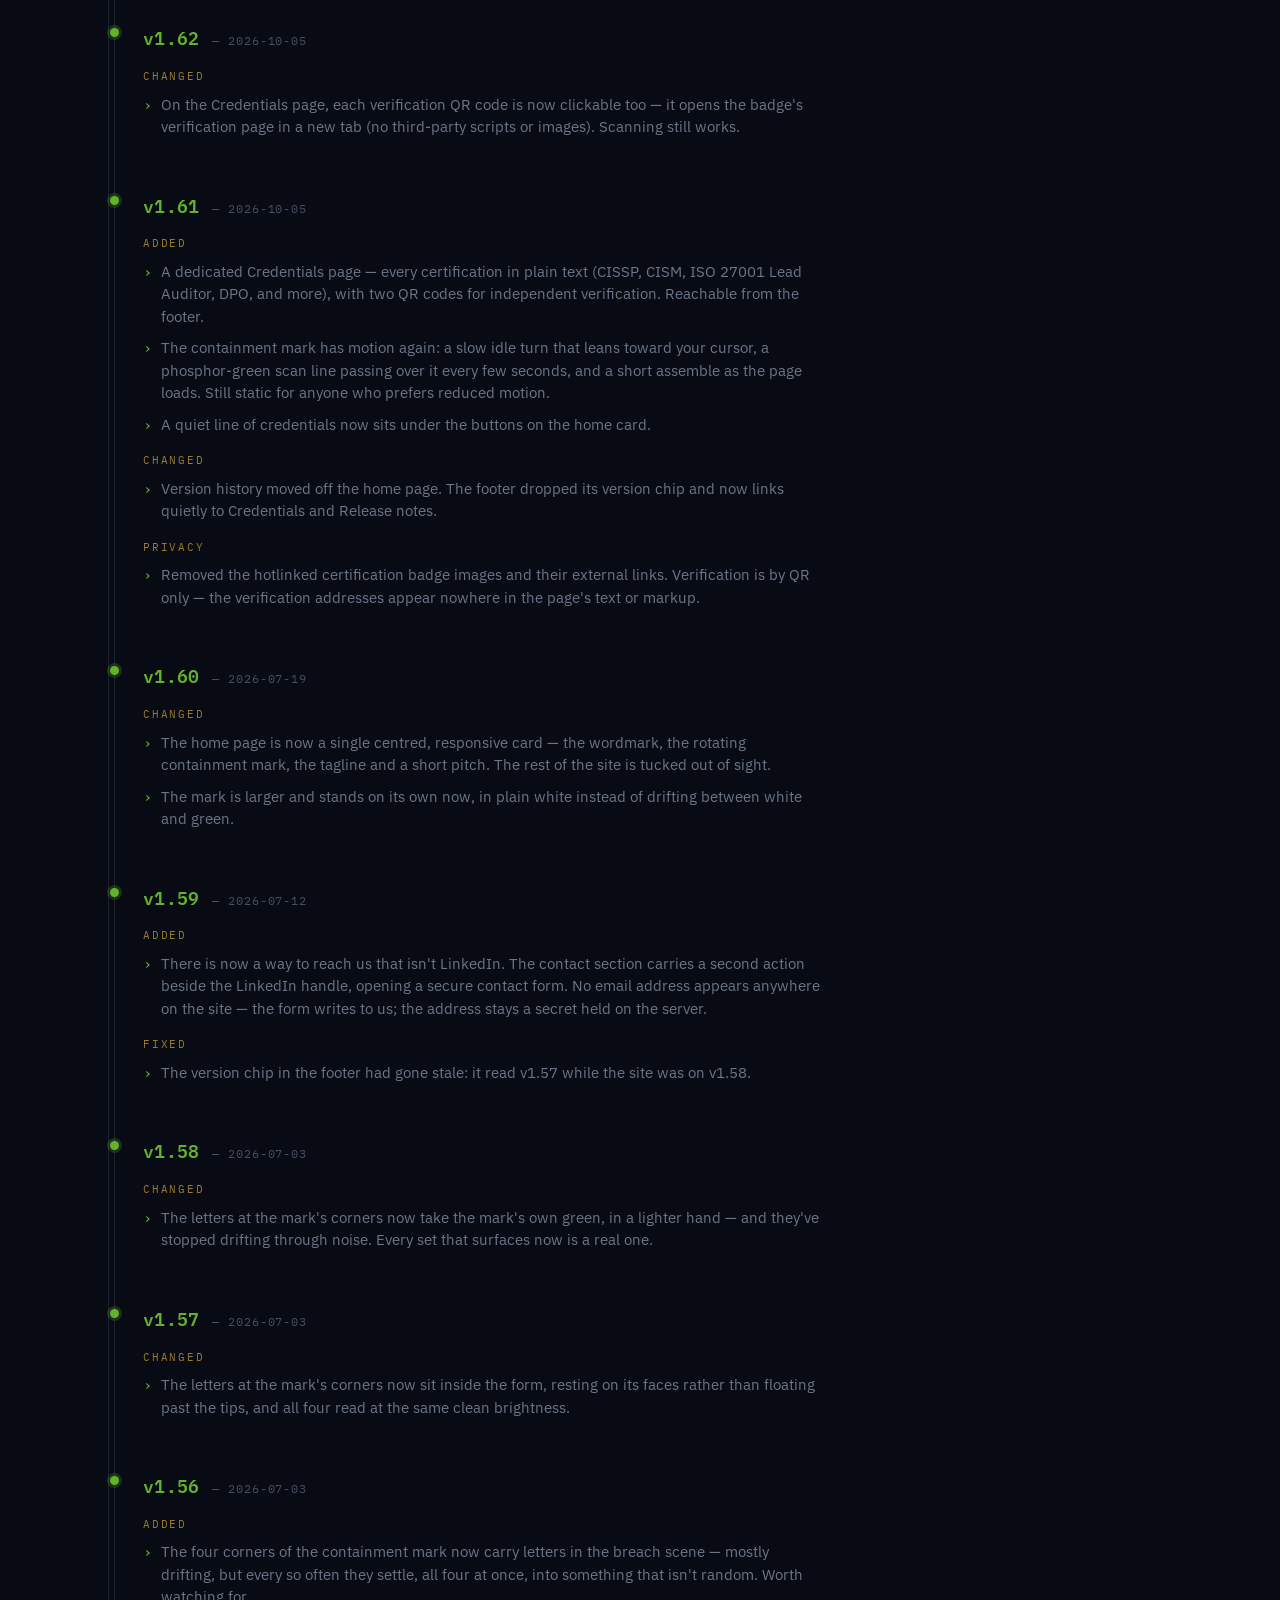
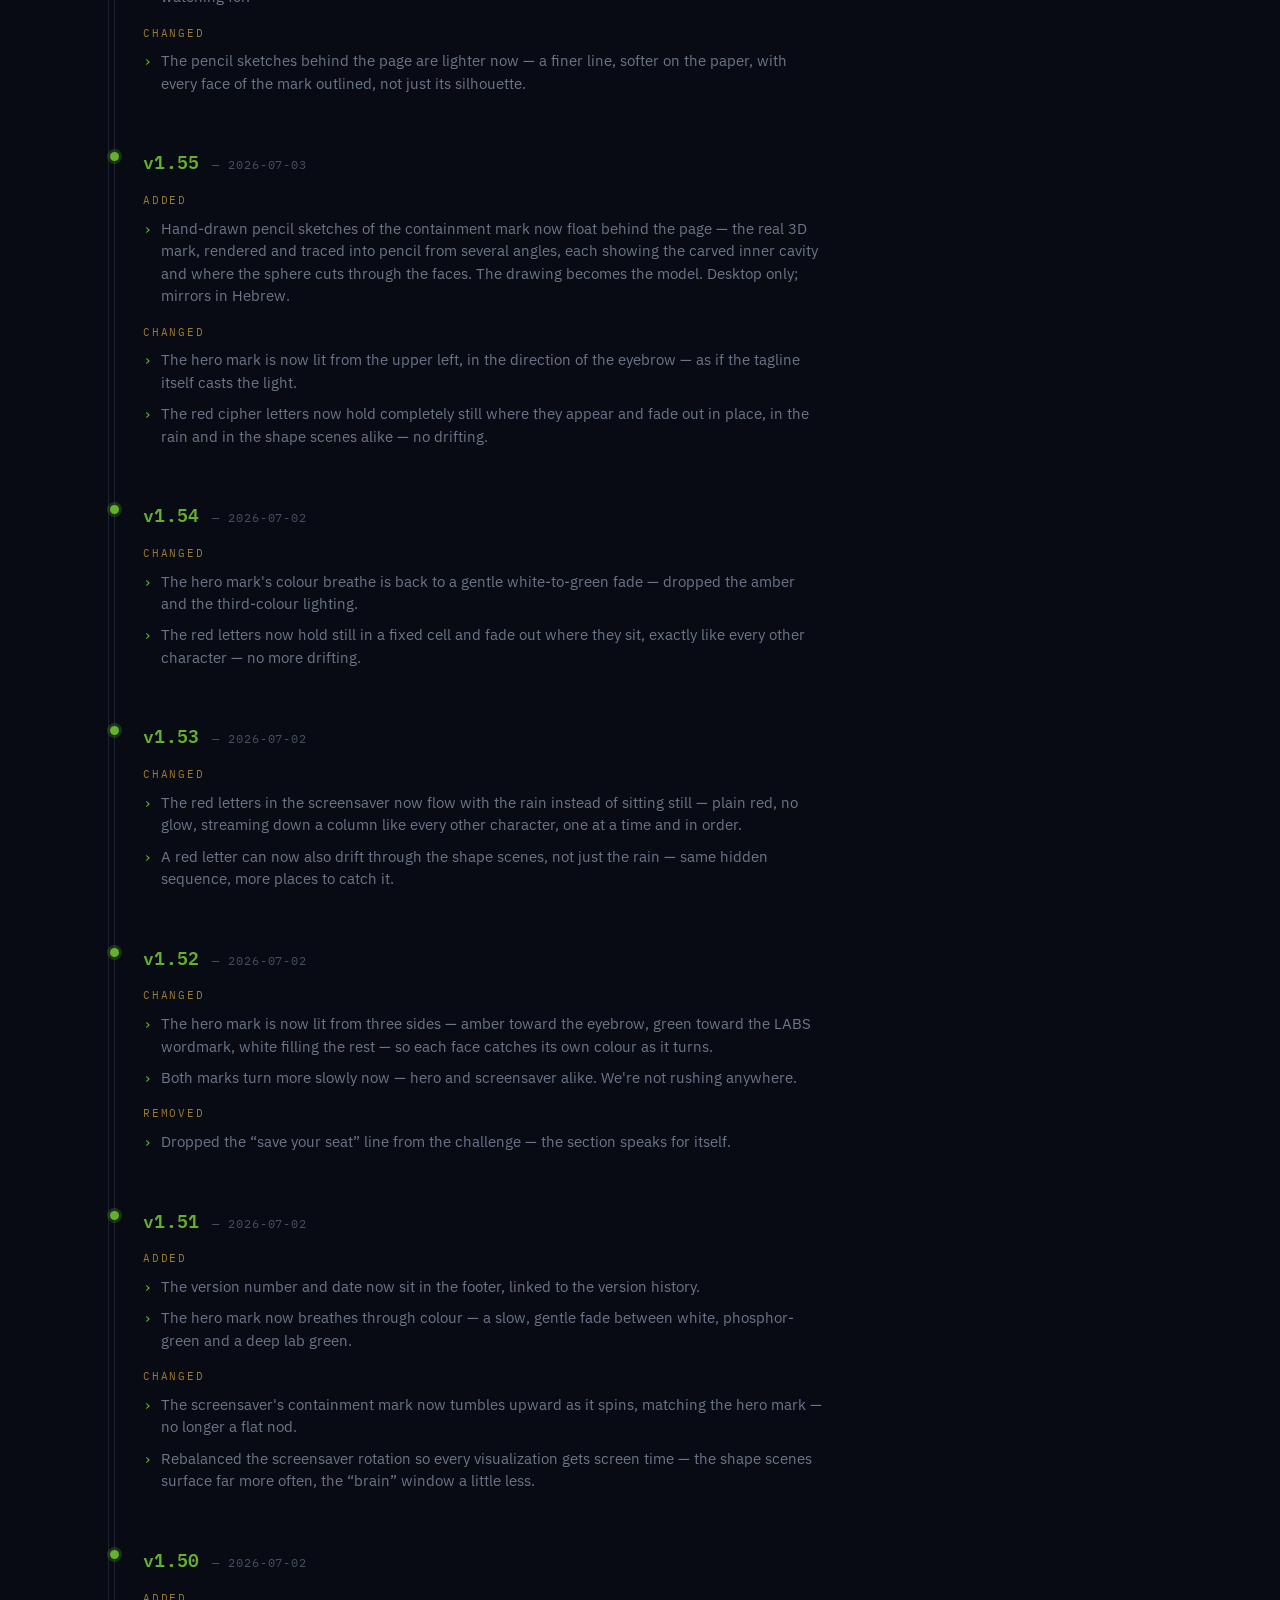
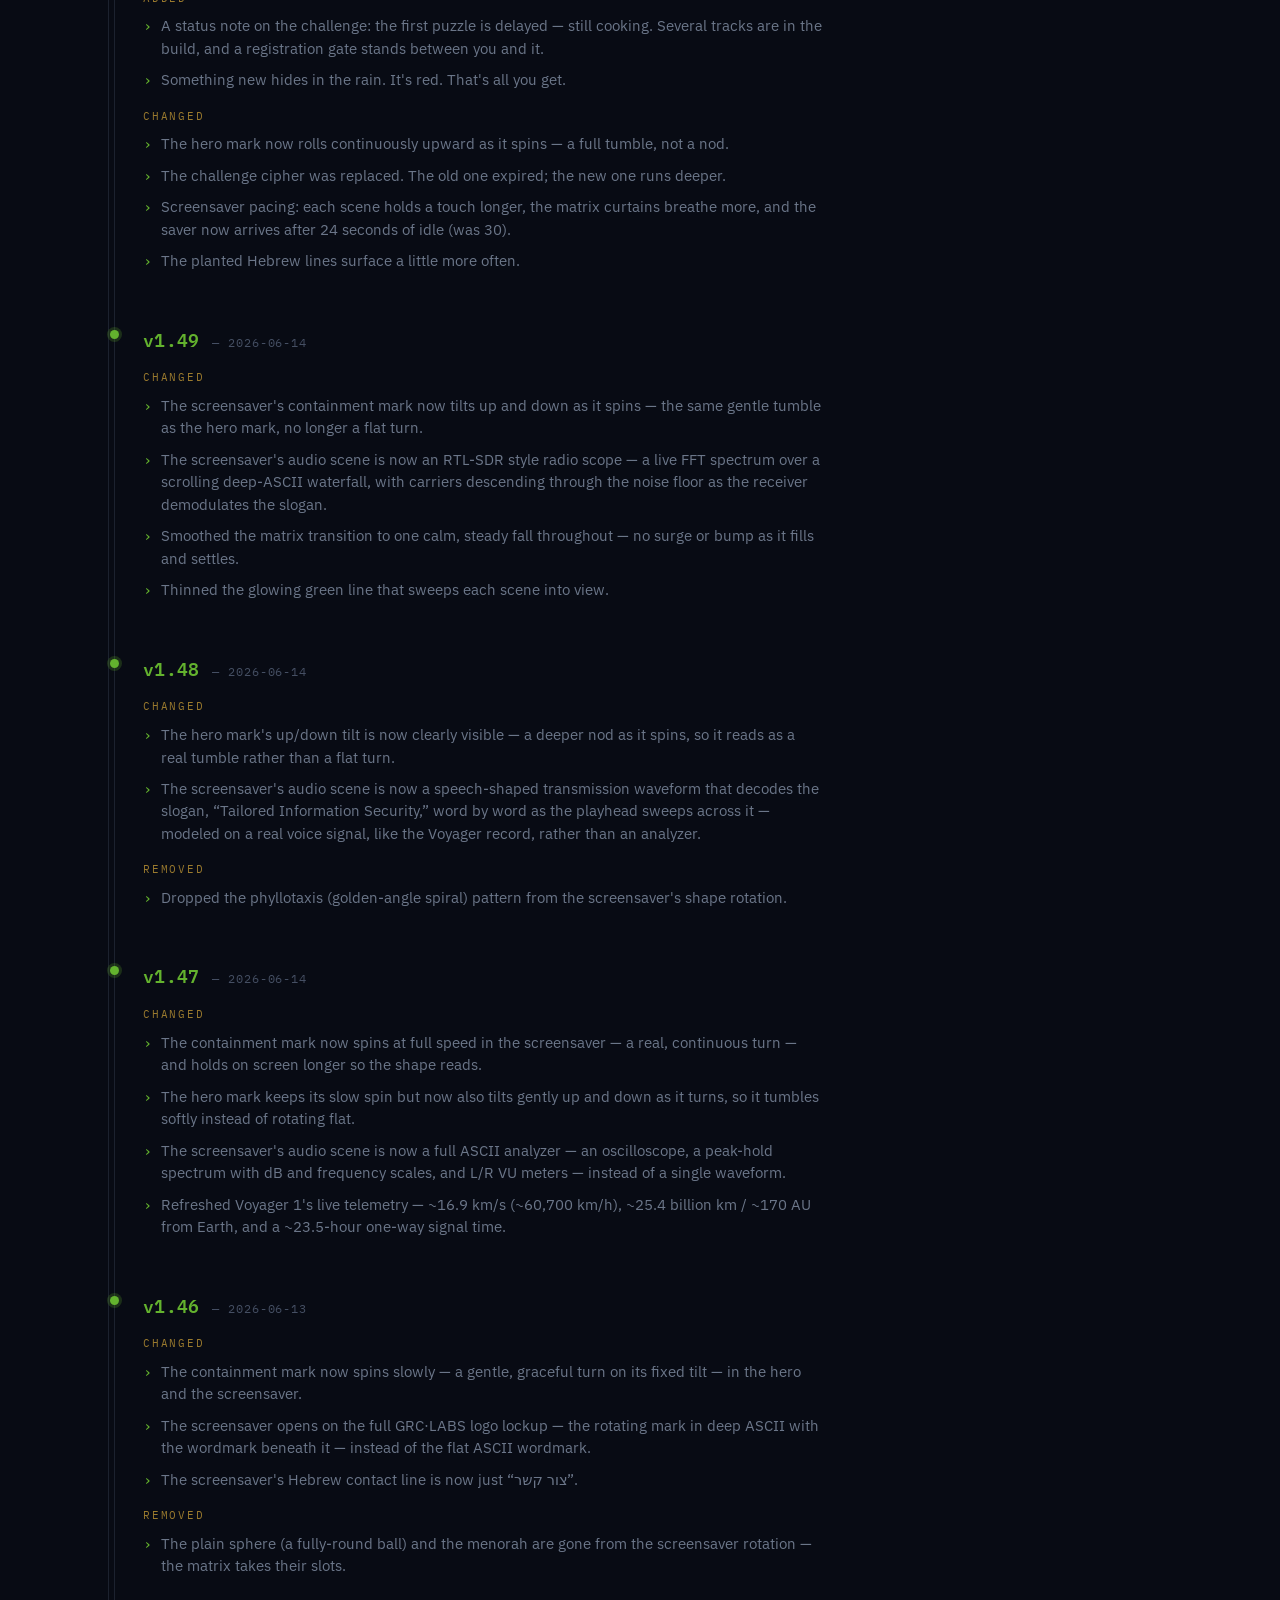
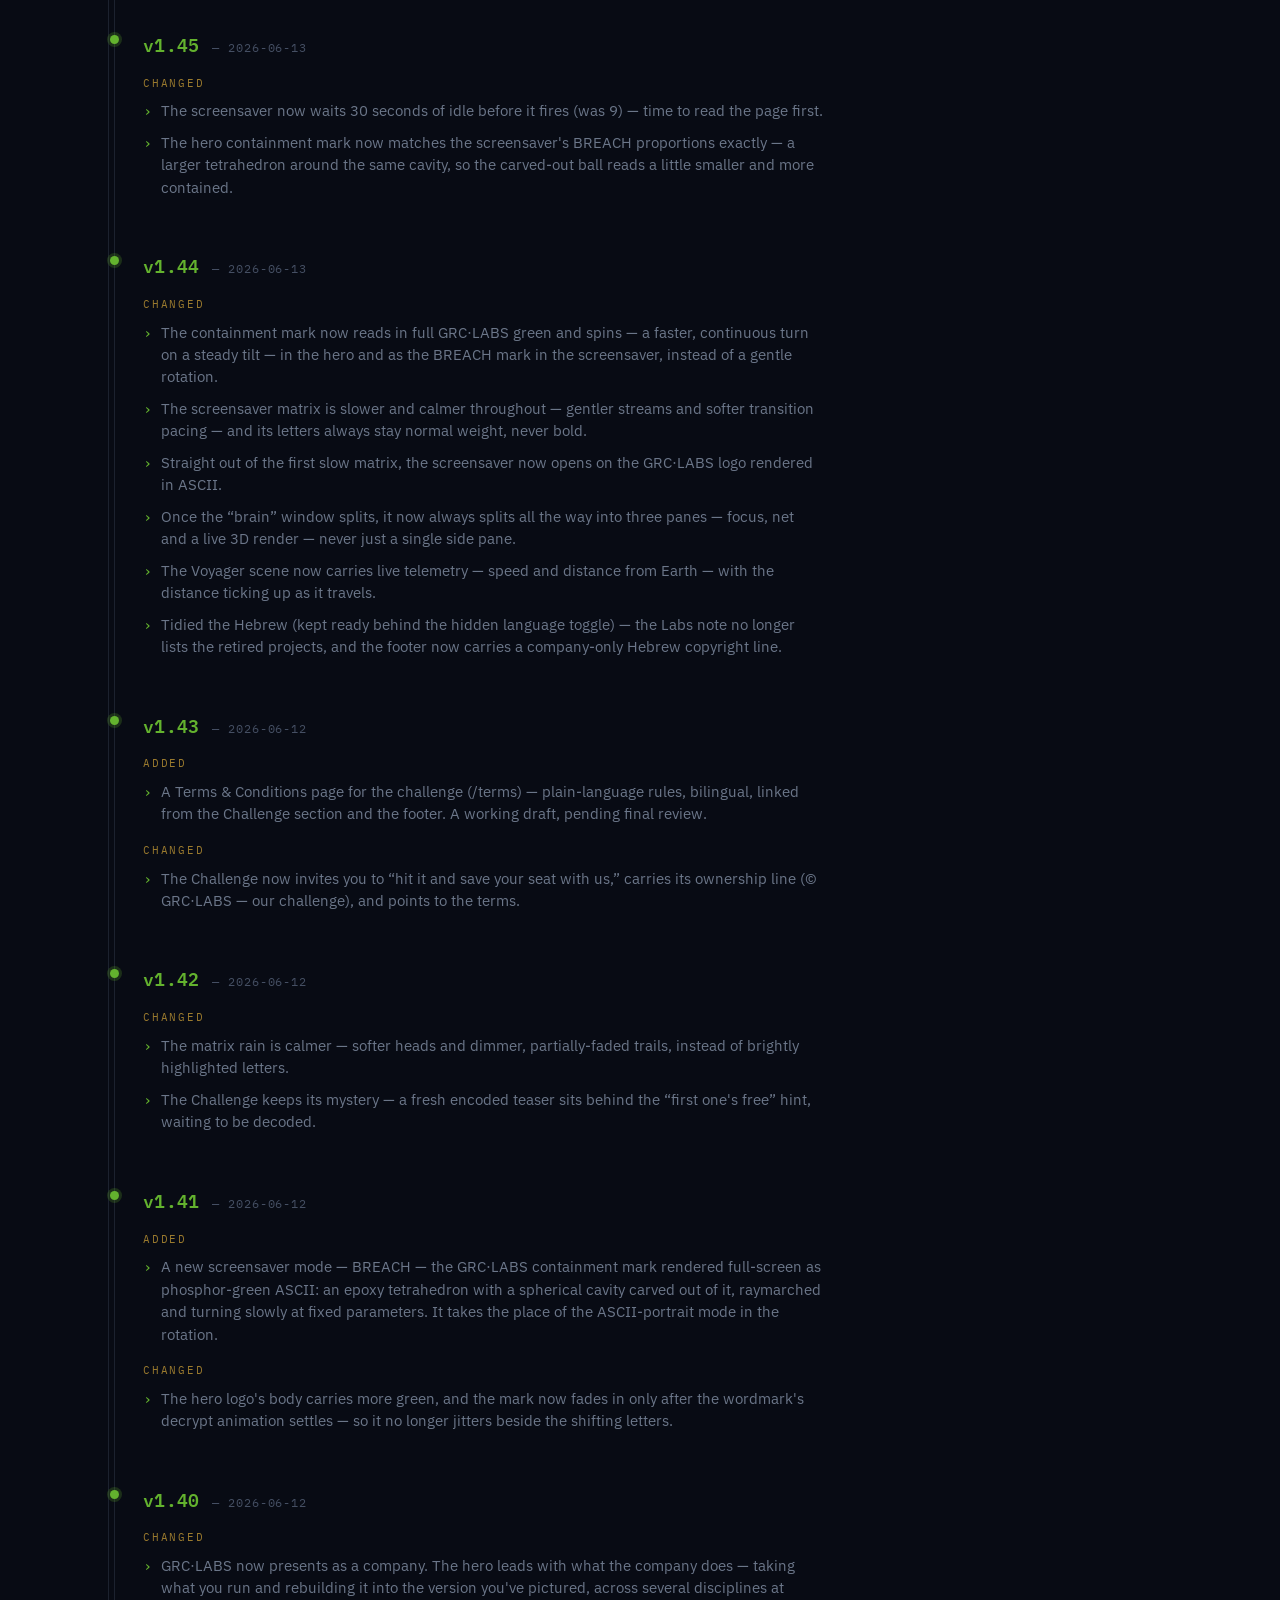
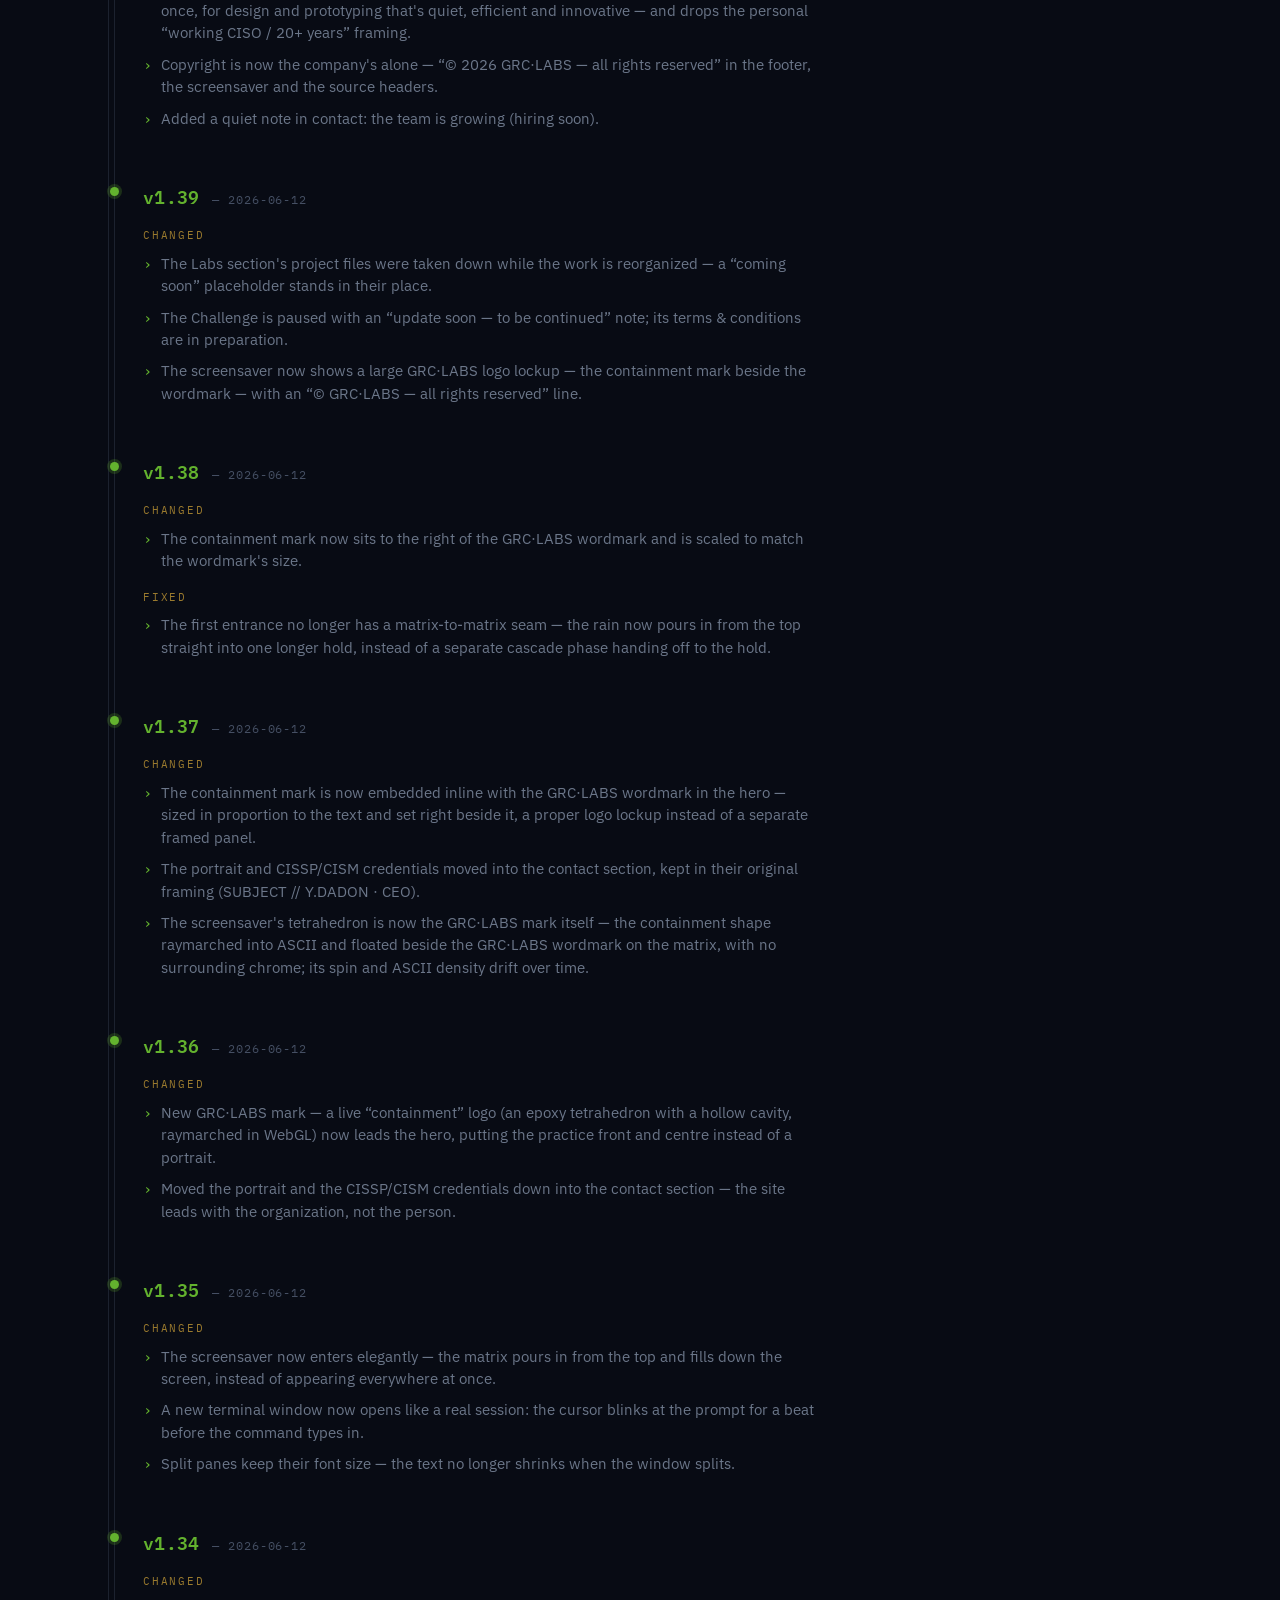
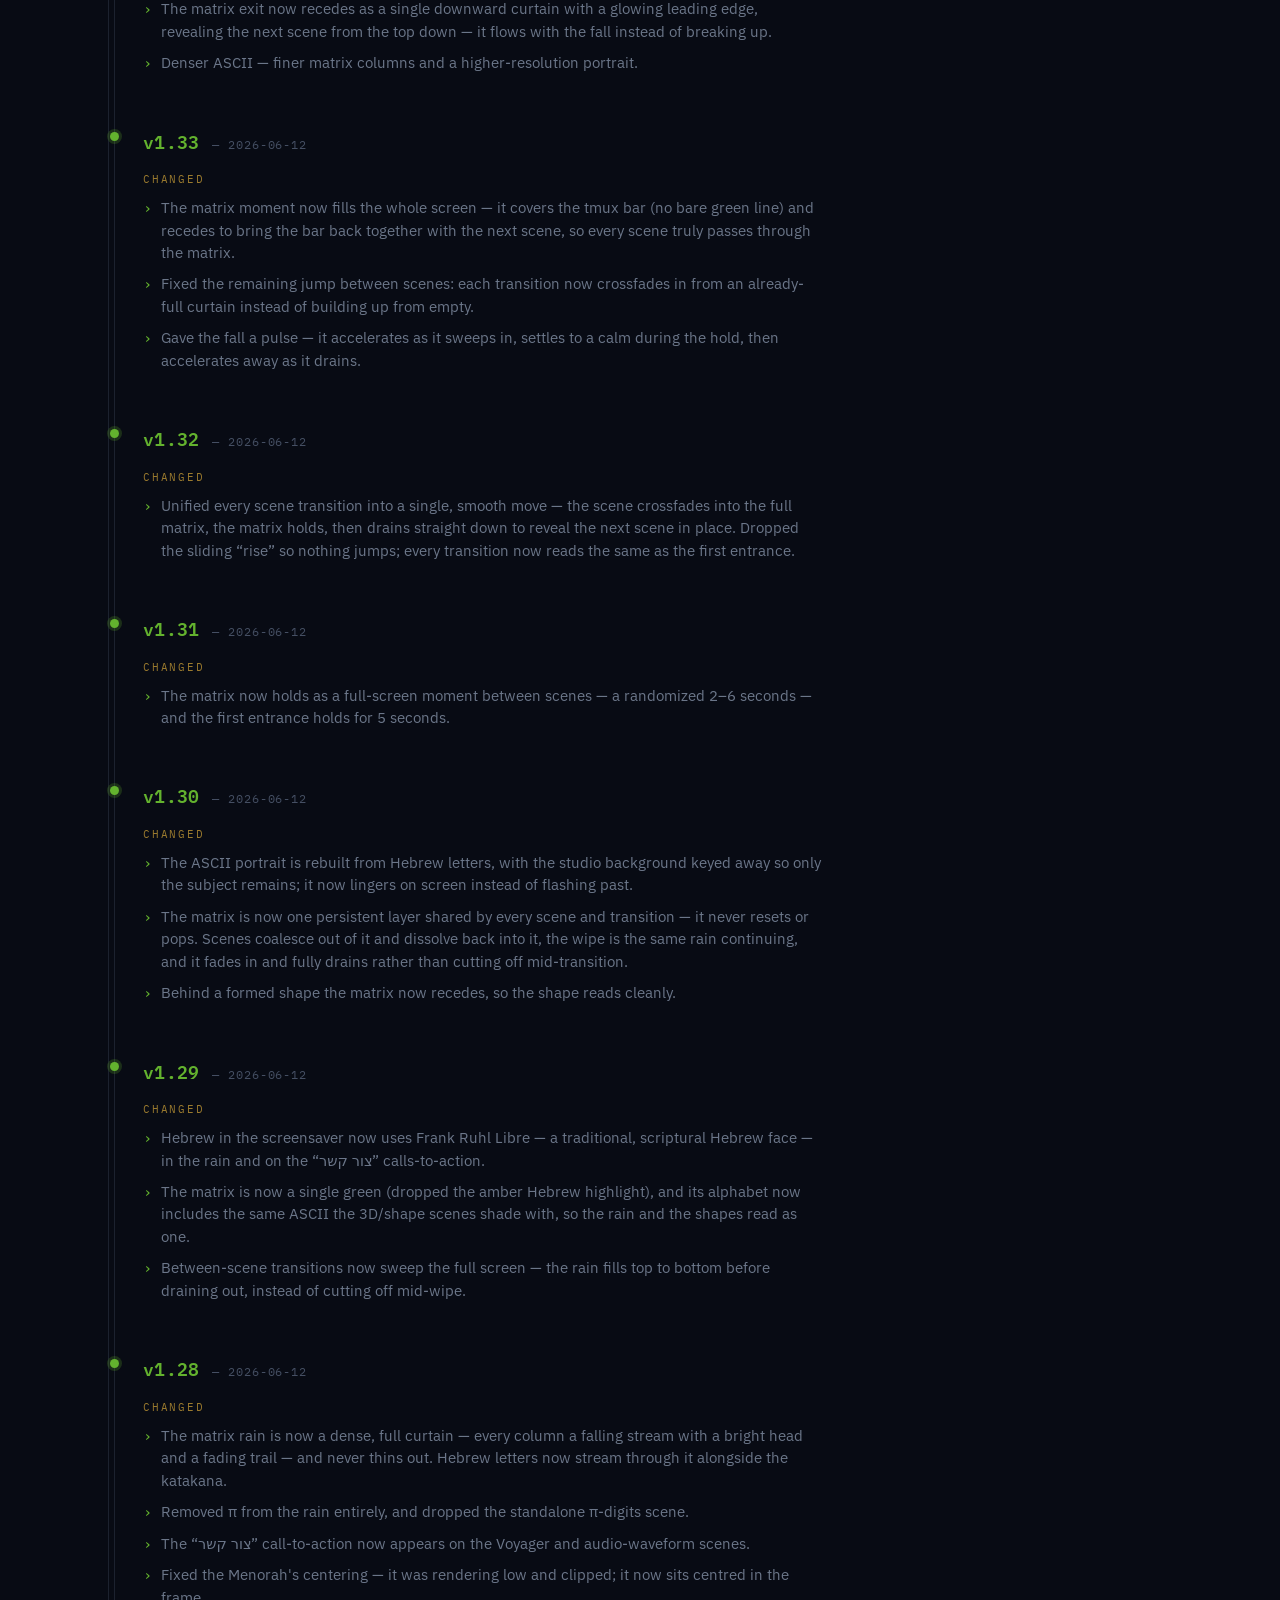
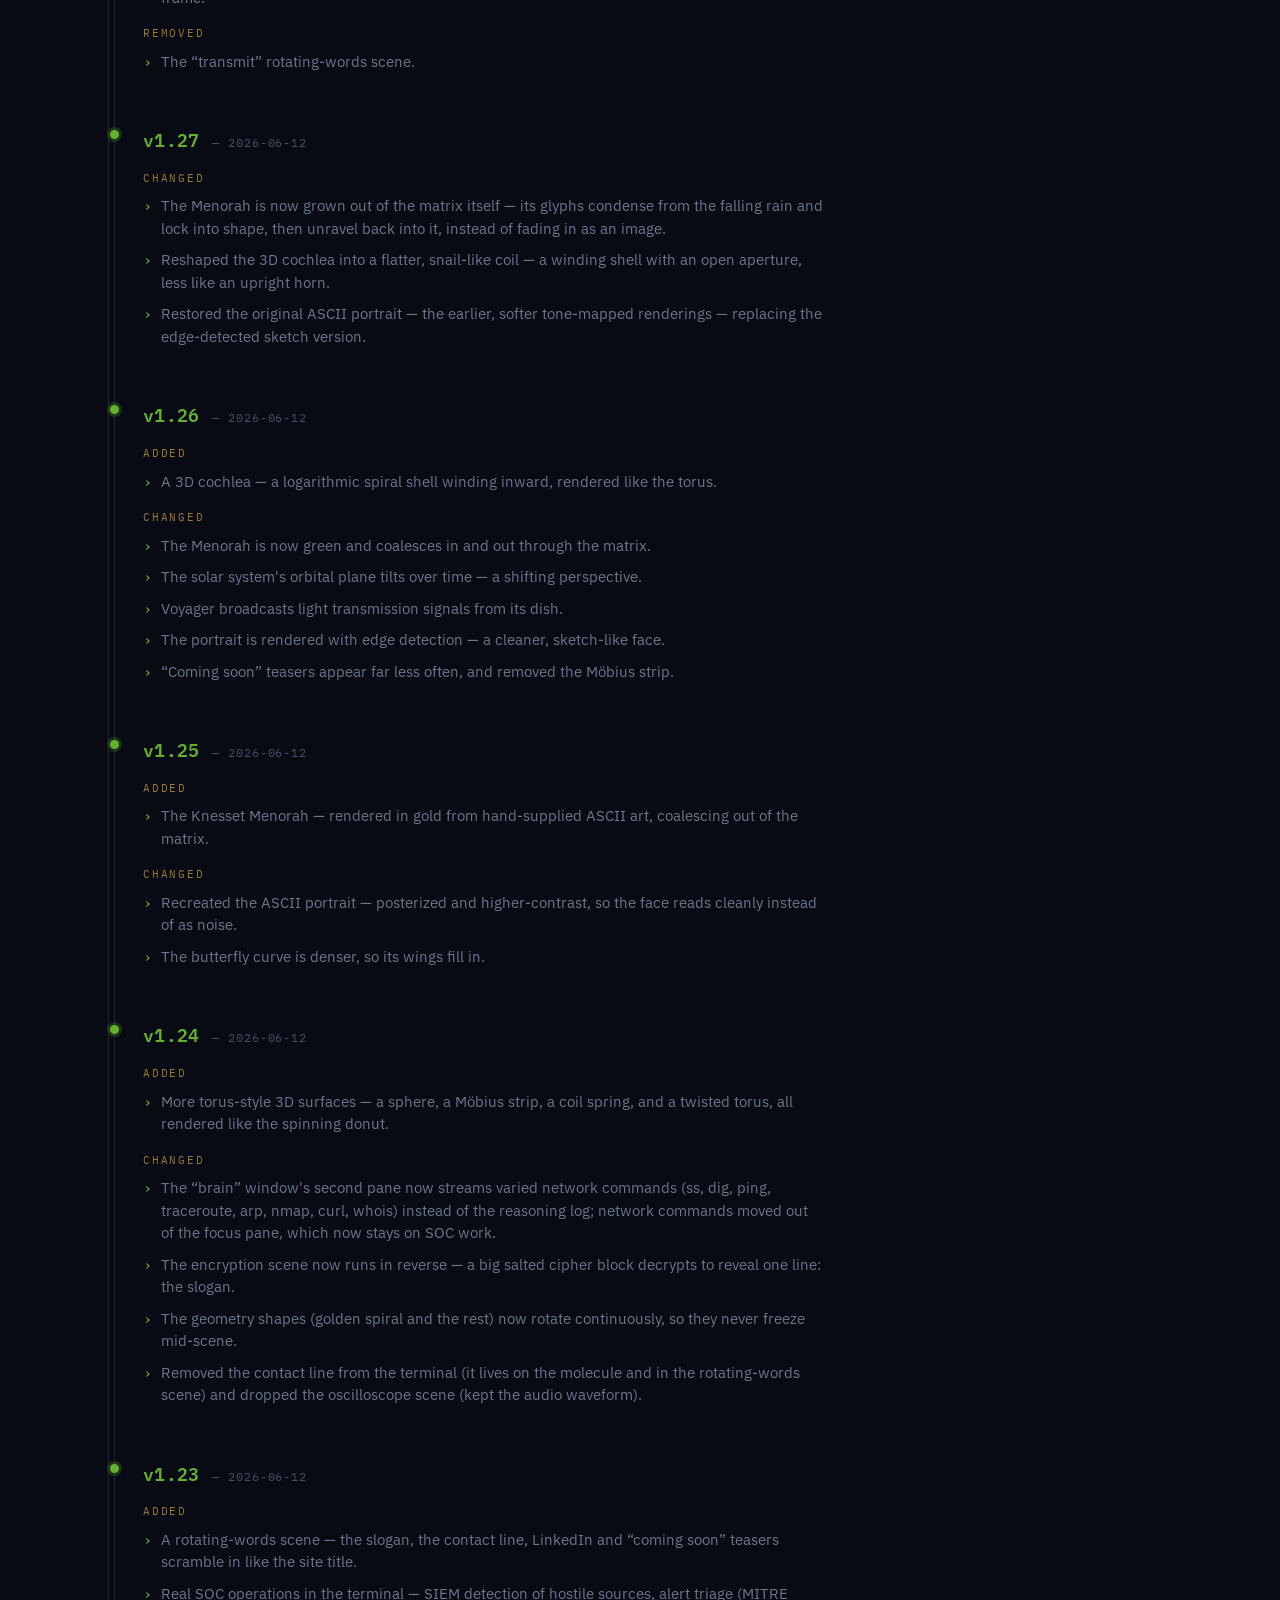
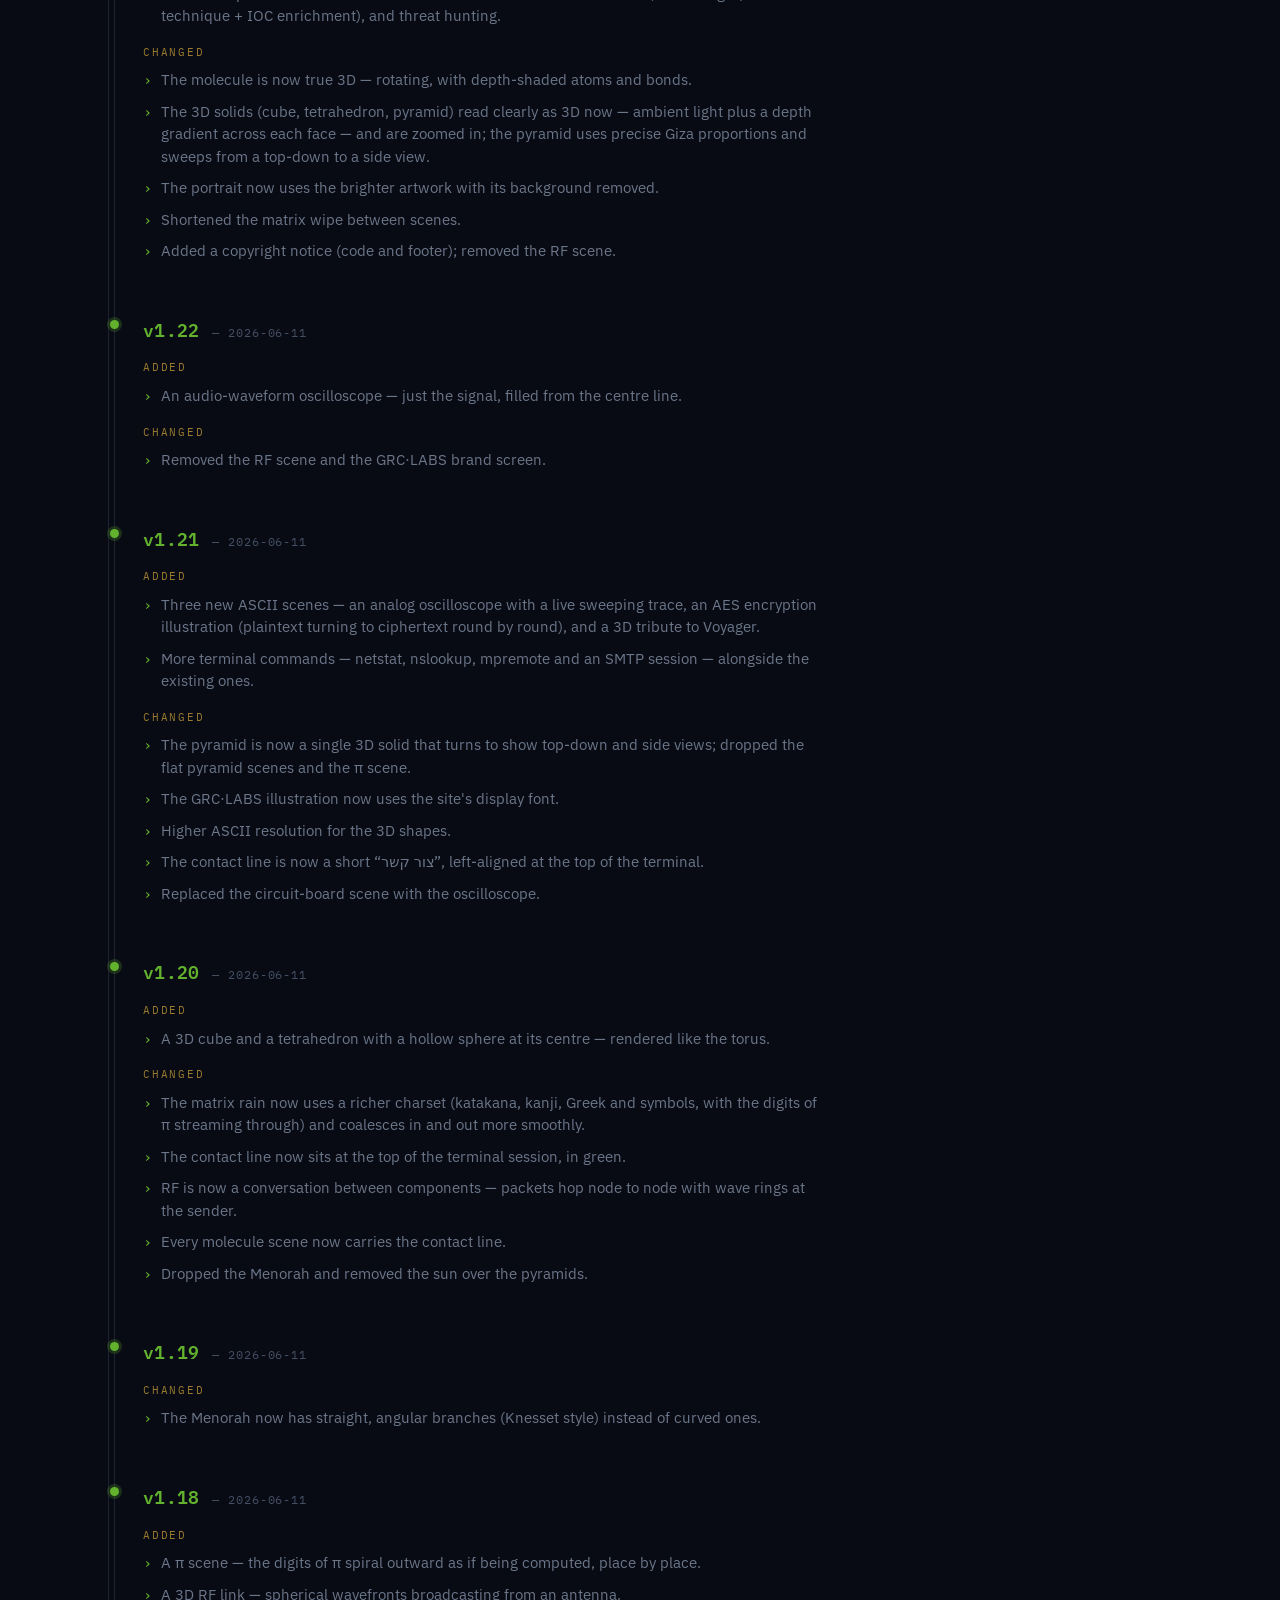
==== commit fb33211f: "v1.73–v1.75 — digital business card at /yaniv Static card page at grc-labs.com/yaniv: portrait, cont" ====
--- a/changelog/index.html
+++ b/changelog/index.html
@@ -15,7 +15,7 @@
 <link rel="preconnect" href="https://fonts.googleapis.com" />
 <link rel="preconnect" href="https://fonts.gstatic.com" crossorigin />
 <link href="https://fonts.googleapis.com/css2?family=Space+Grotesk:wght@400;500;600;700&family=IBM+Plex+Mono:wght@400;500;600&family=IBM+Plex+Sans:wght@400;500;600&family=IBM+Plex+Sans+Hebrew:wght@400;500;600;700&display=swap" rel="stylesheet" />
-<link rel="stylesheet" href="/assets/css/styles.css?v=1.72" />
+<link rel="stylesheet" href="/assets/css/styles.css?v=1.75" />
 </head>
 <body>
 
@@ -39,6 +39,39 @@
       <p class="sec-intro" data-i18n="cl.intro">What's changed on grc-labs.com — newest first.</p>
 
       <div class="cl-time">
+        <!-- v1.75 -->
+        <div class="cl-release">
+          <div class="cl-relhead"><span class="cl-ver" data-decrypt>v1.75</span><span class="cl-date">— 2026-11-17</span></div>
+          <div class="cl-group">
+            <div class="cl-cat" data-i18n="cl.privacy">Privacy</div>
+            <ul class="cl-list">
+              <li data-i18n="cl.v175.c1">Reworked the digital business card for privacy: it now shows the portrait, a contact-form button, the full credentials list and the ARETZ portal link. The downloadable contact file, LinkedIn and website buttons were removed; personal contact details are shared only in person.</li>
+            </ul>
+          </div>
+        </div>
+
+        <!-- v1.74 -->
+        <div class="cl-release">
+          <div class="cl-relhead"><span class="cl-ver" data-decrypt>v1.74</span><span class="cl-date">— 2026-11-17</span></div>
+          <div class="cl-group">
+            <div class="cl-cat" data-i18n="cl.privacy">Privacy</div>
+            <ul class="cl-list">
+              <li data-i18n="cl.v174.c1">On the digital business card, removed the phone number, email address and coupon. Contact now goes through the site's contact form; the saved contact holds only public details.</li>
+            </ul>
+          </div>
+        </div>
+
+        <!-- v1.73 -->
+        <div class="cl-release">
+          <div class="cl-relhead"><span class="cl-ver" data-decrypt>v1.73</span><span class="cl-date">— 2026-11-17</span></div>
+          <div class="cl-group">
+            <div class="cl-cat" data-i18n="cl.added">Added</div>
+            <ul class="cl-list">
+              <li data-i18n="cl.v173.c1">Added a digital business card at grc-labs.com/yaniv — save the contact, open LinkedIn and credentials, scan or download a QR code, share to WhatsApp, and claim a personal coupon for the ARETZ lomda portal. It can be added to a phone's home screen and works offline.</li>
+            </ul>
+          </div>
+        </div>
+
         <!-- v1.72 -->
         <div class="cl-release">
           <div class="cl-relhead"><span class="cl-ver" data-decrypt>v1.72</span><span class="cl-date">— 2026-11-03</span></div>
@@ -1153,8 +1186,8 @@
     </div>
   </footer>
 
-<script src="/assets/js/i18n.js?v=1.72"></script>
-<script src="/assets/js/theme.js?v=1.72"></script>
-<script src="/assets/js/decrypt.js?v=1.72"></script>
+<script src="/assets/js/i18n.js?v=1.75"></script>
+<script src="/assets/js/theme.js?v=1.75"></script>
+<script src="/assets/js/decrypt.js?v=1.75"></script>
 </body>
 </html>
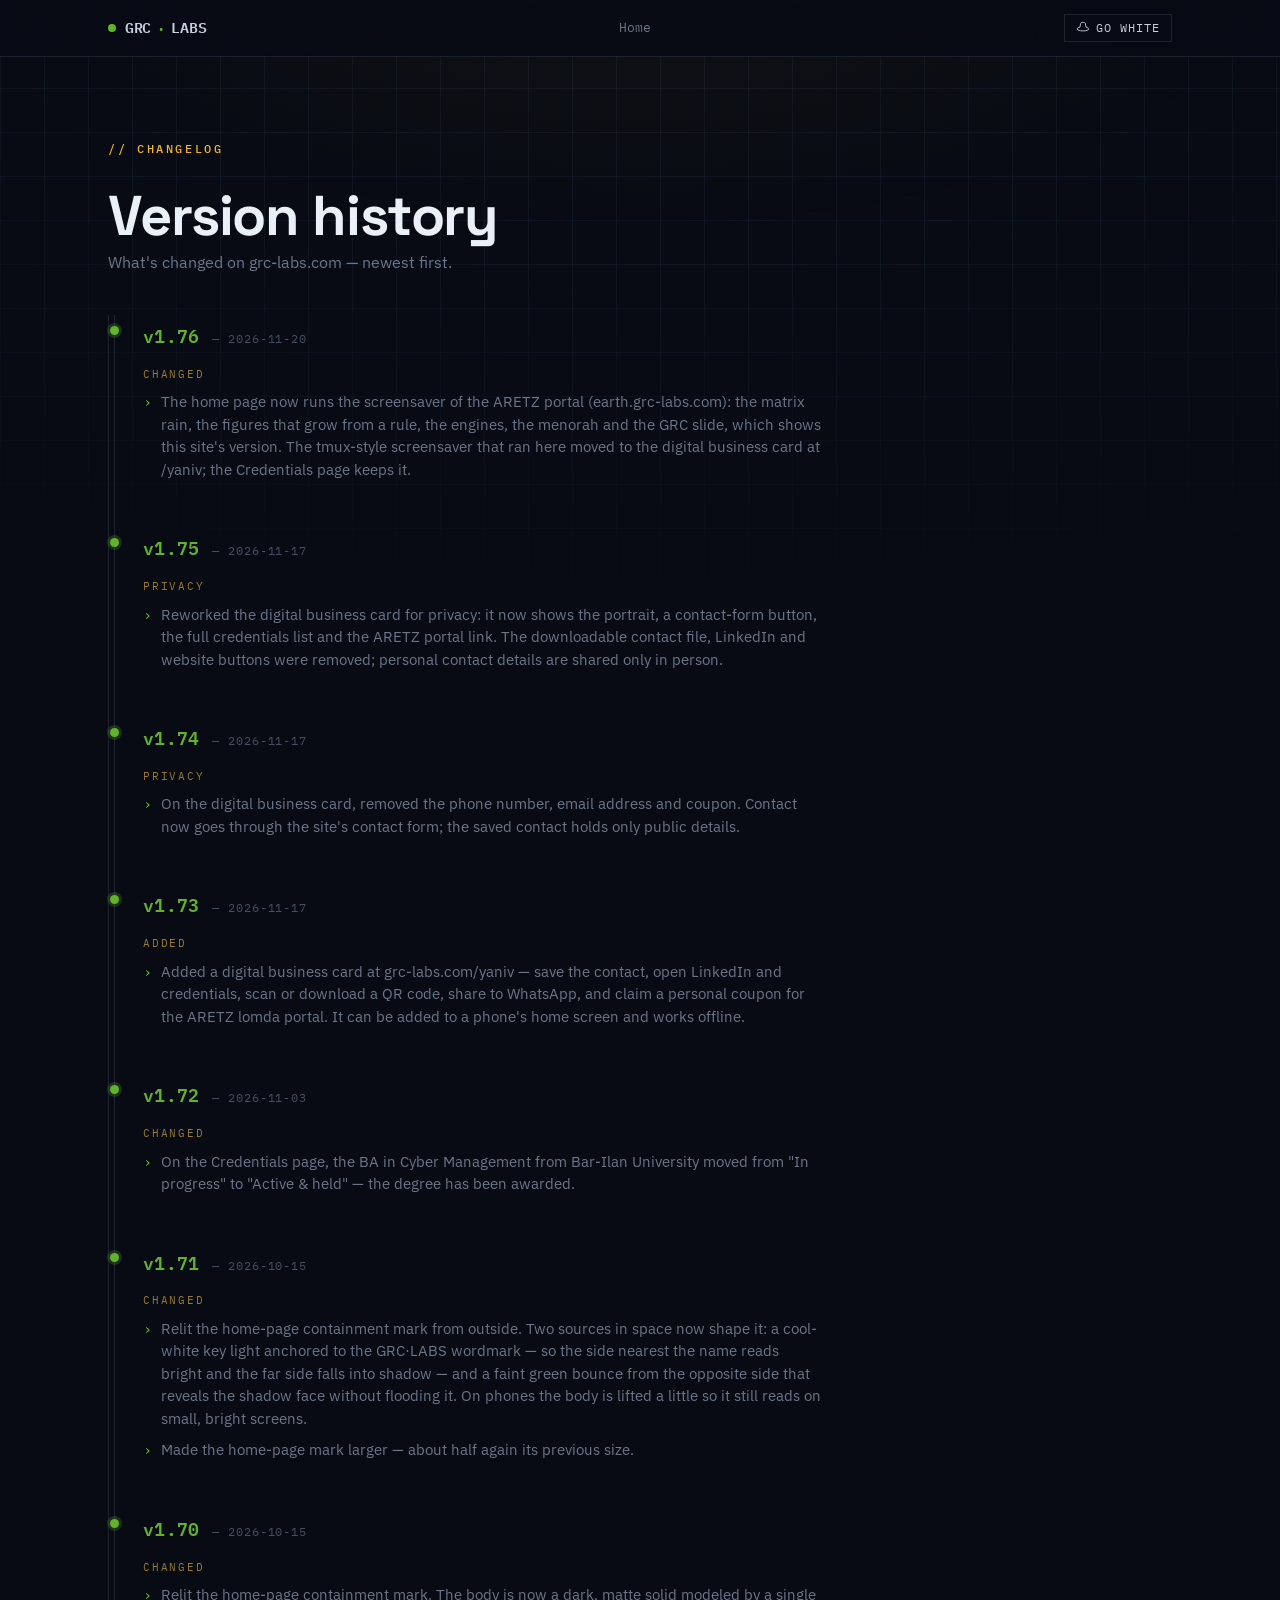
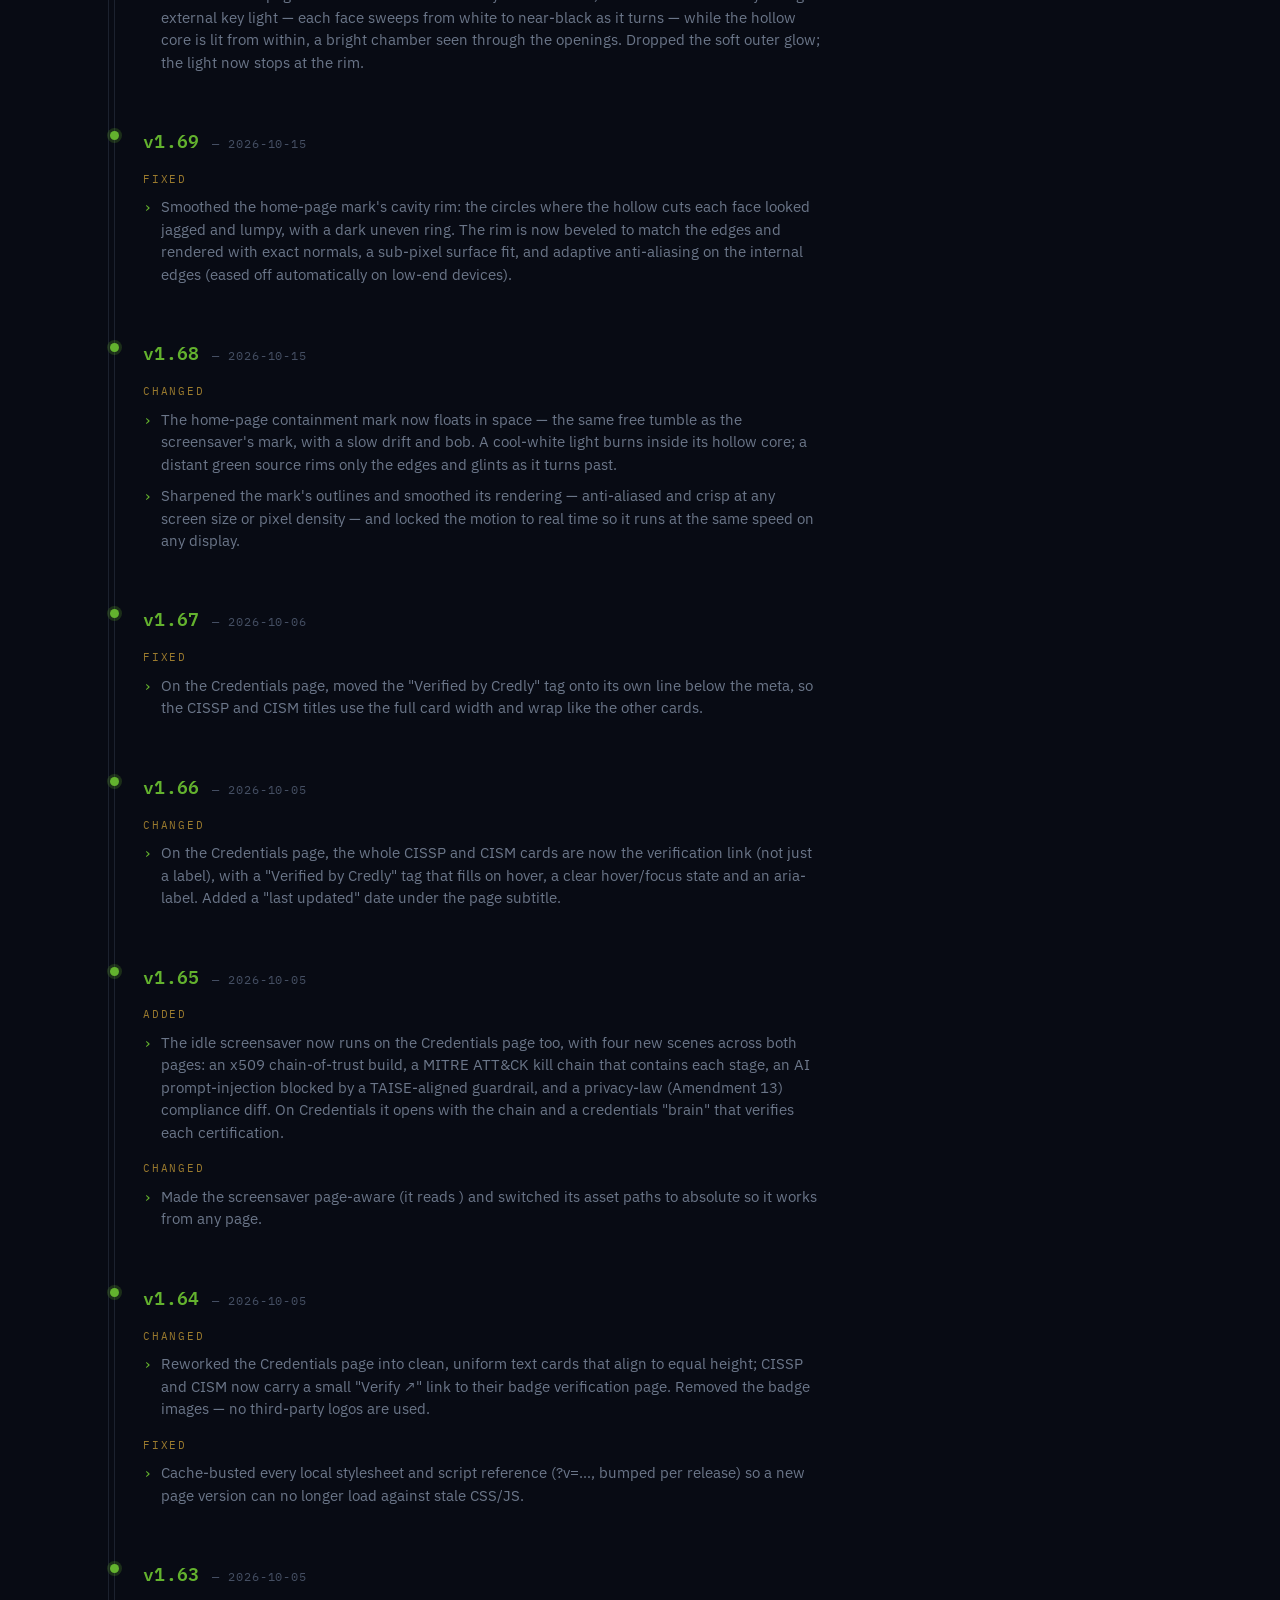
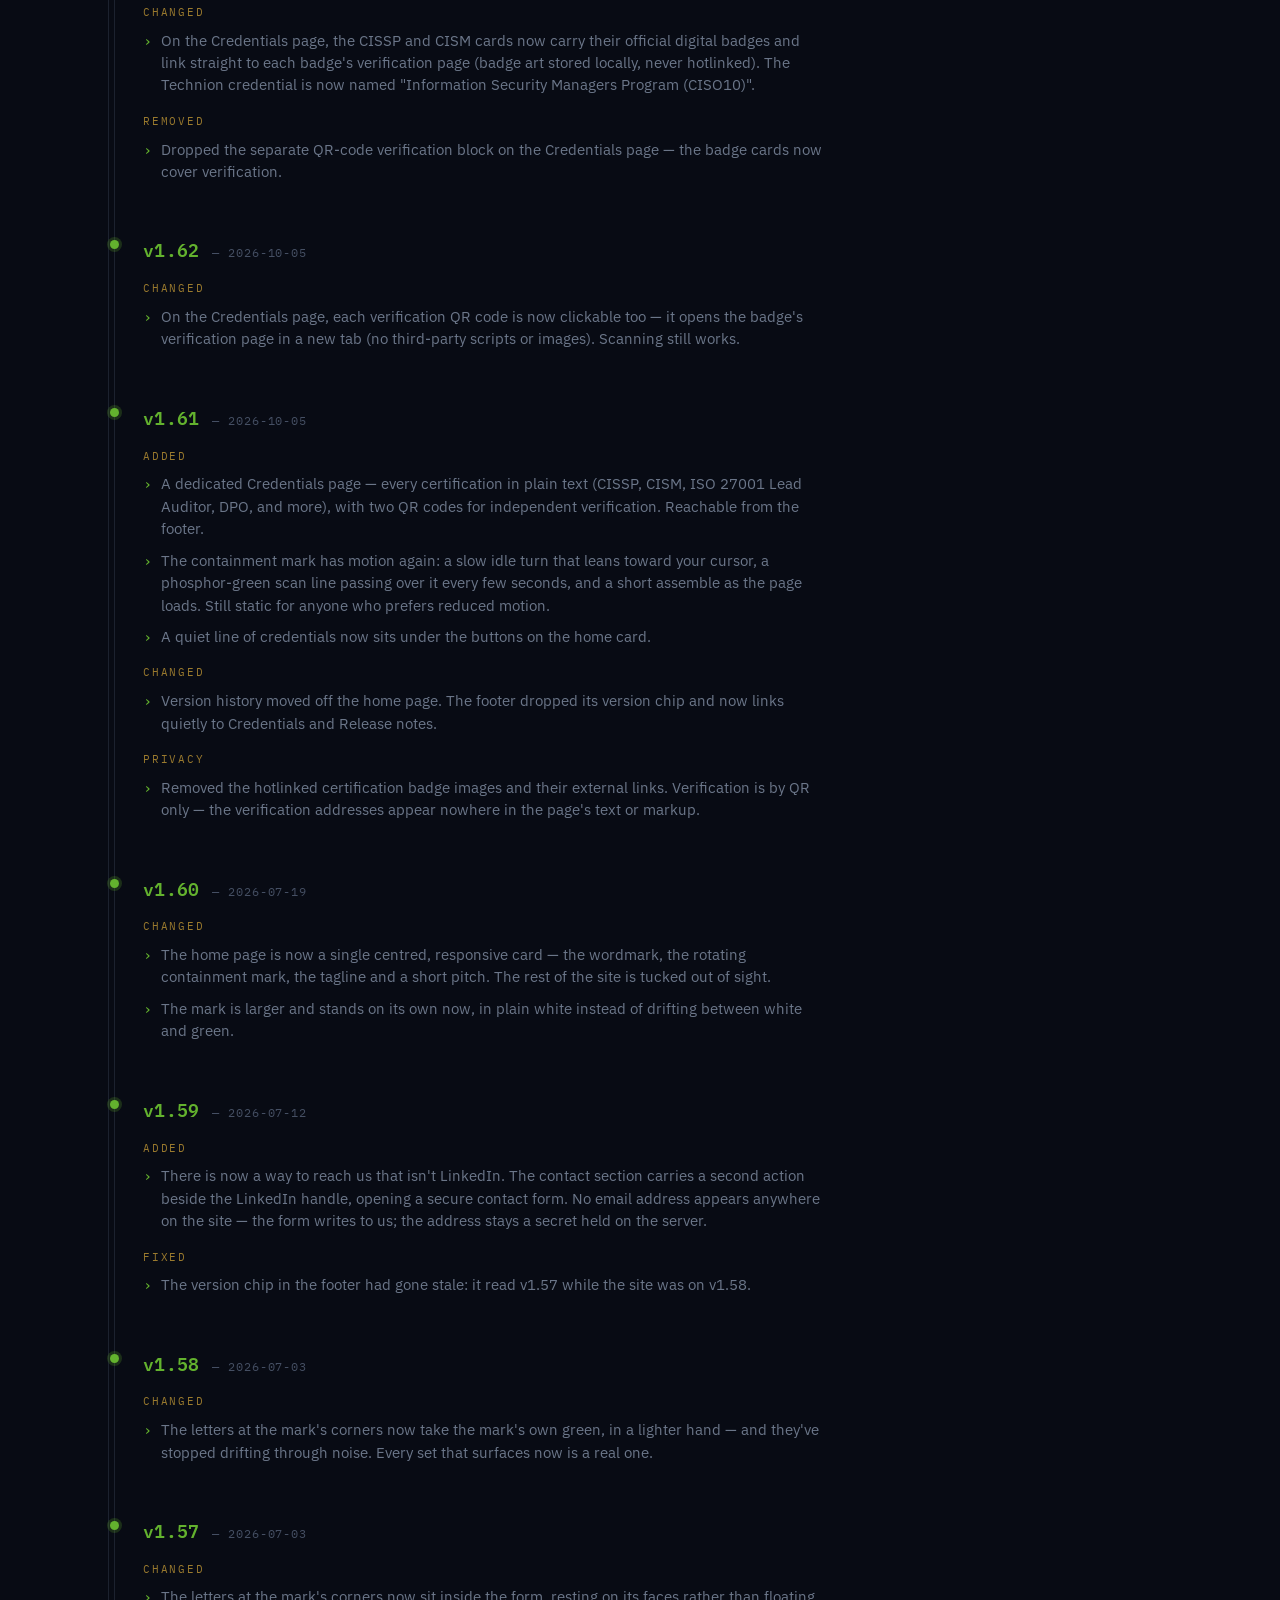
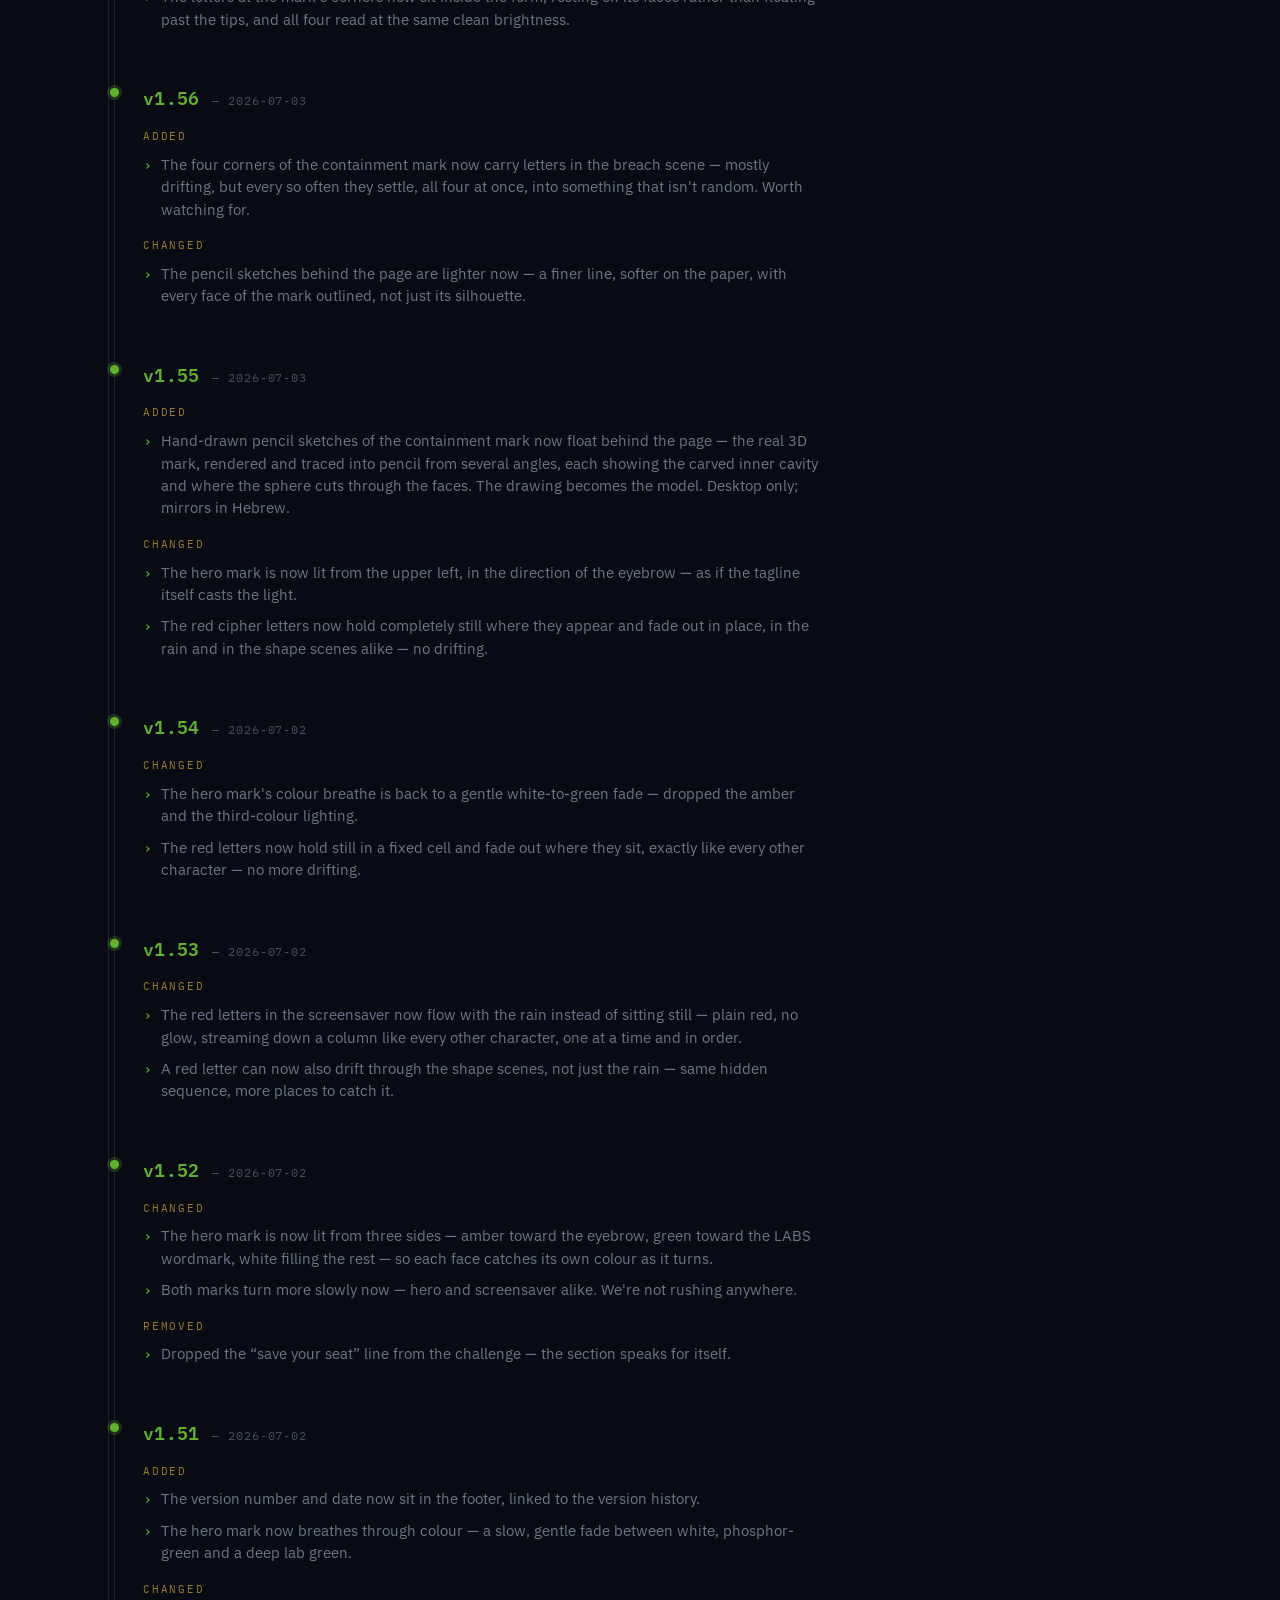
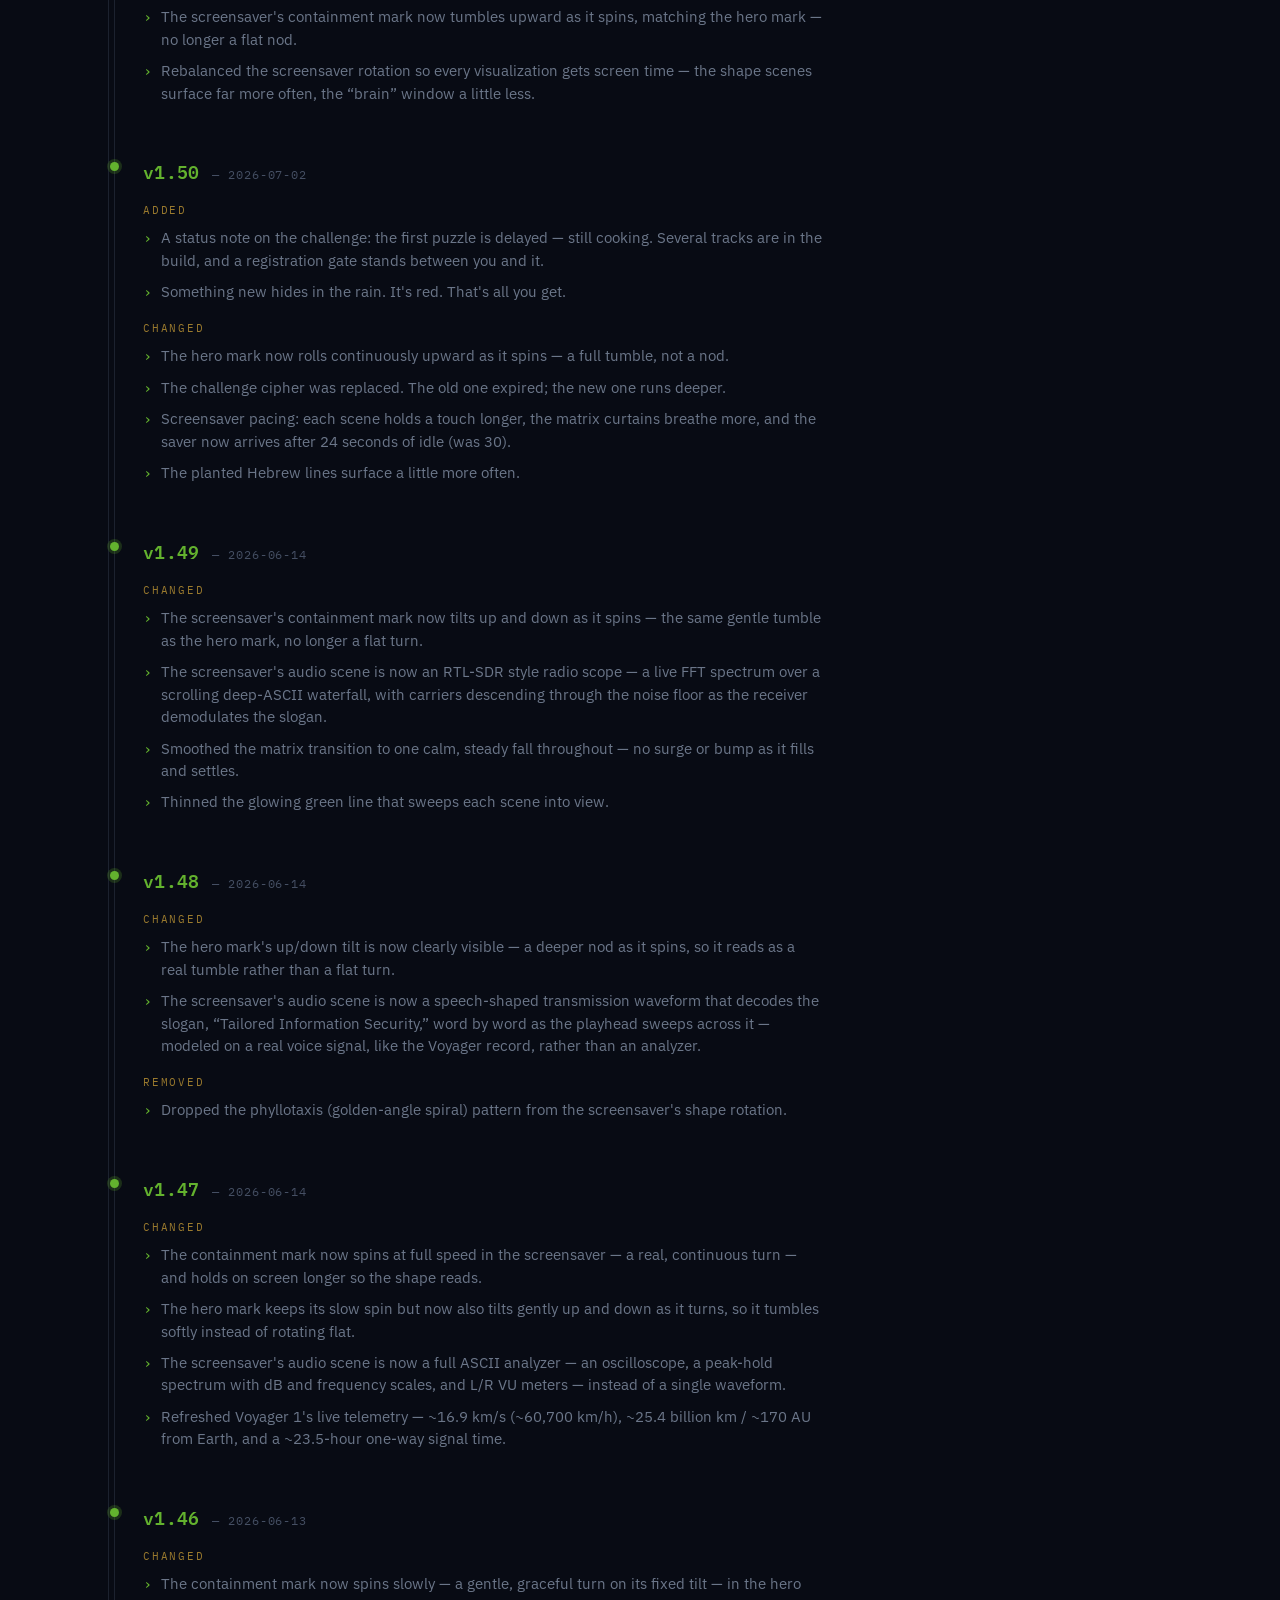
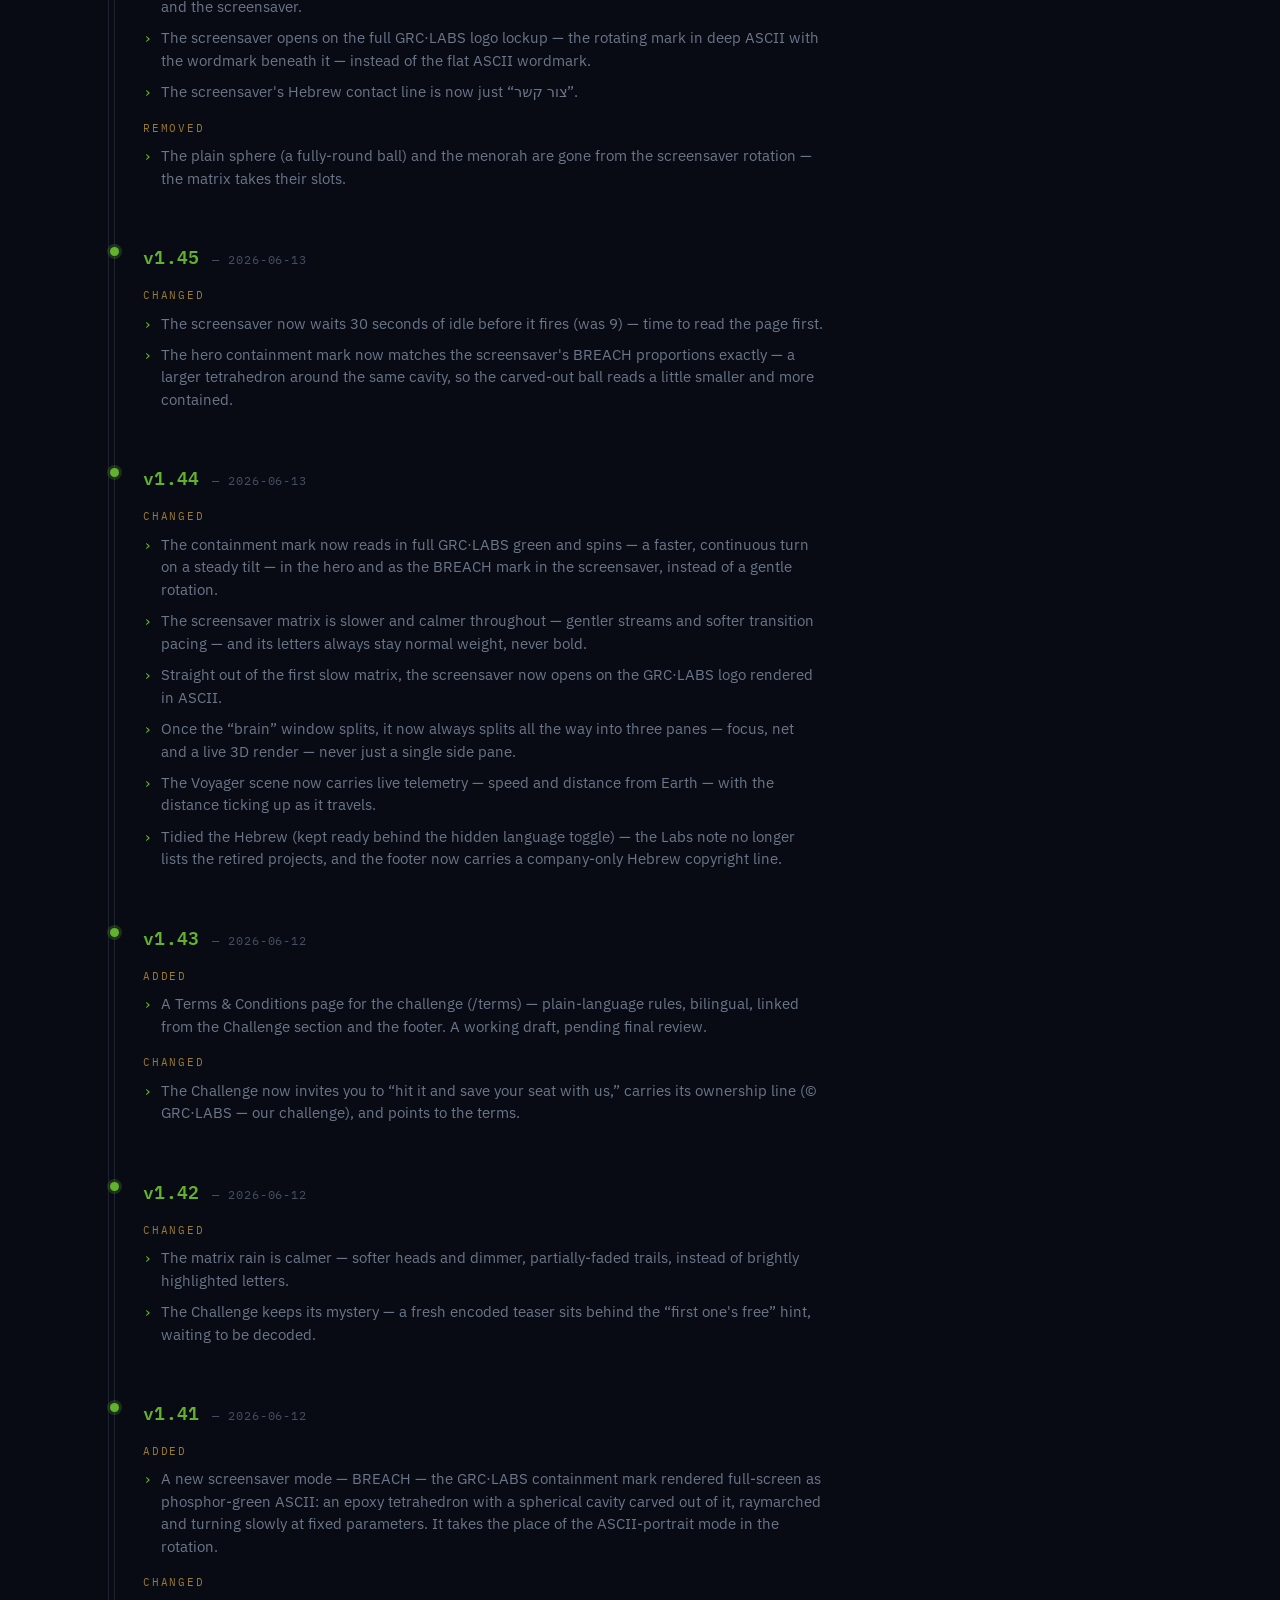
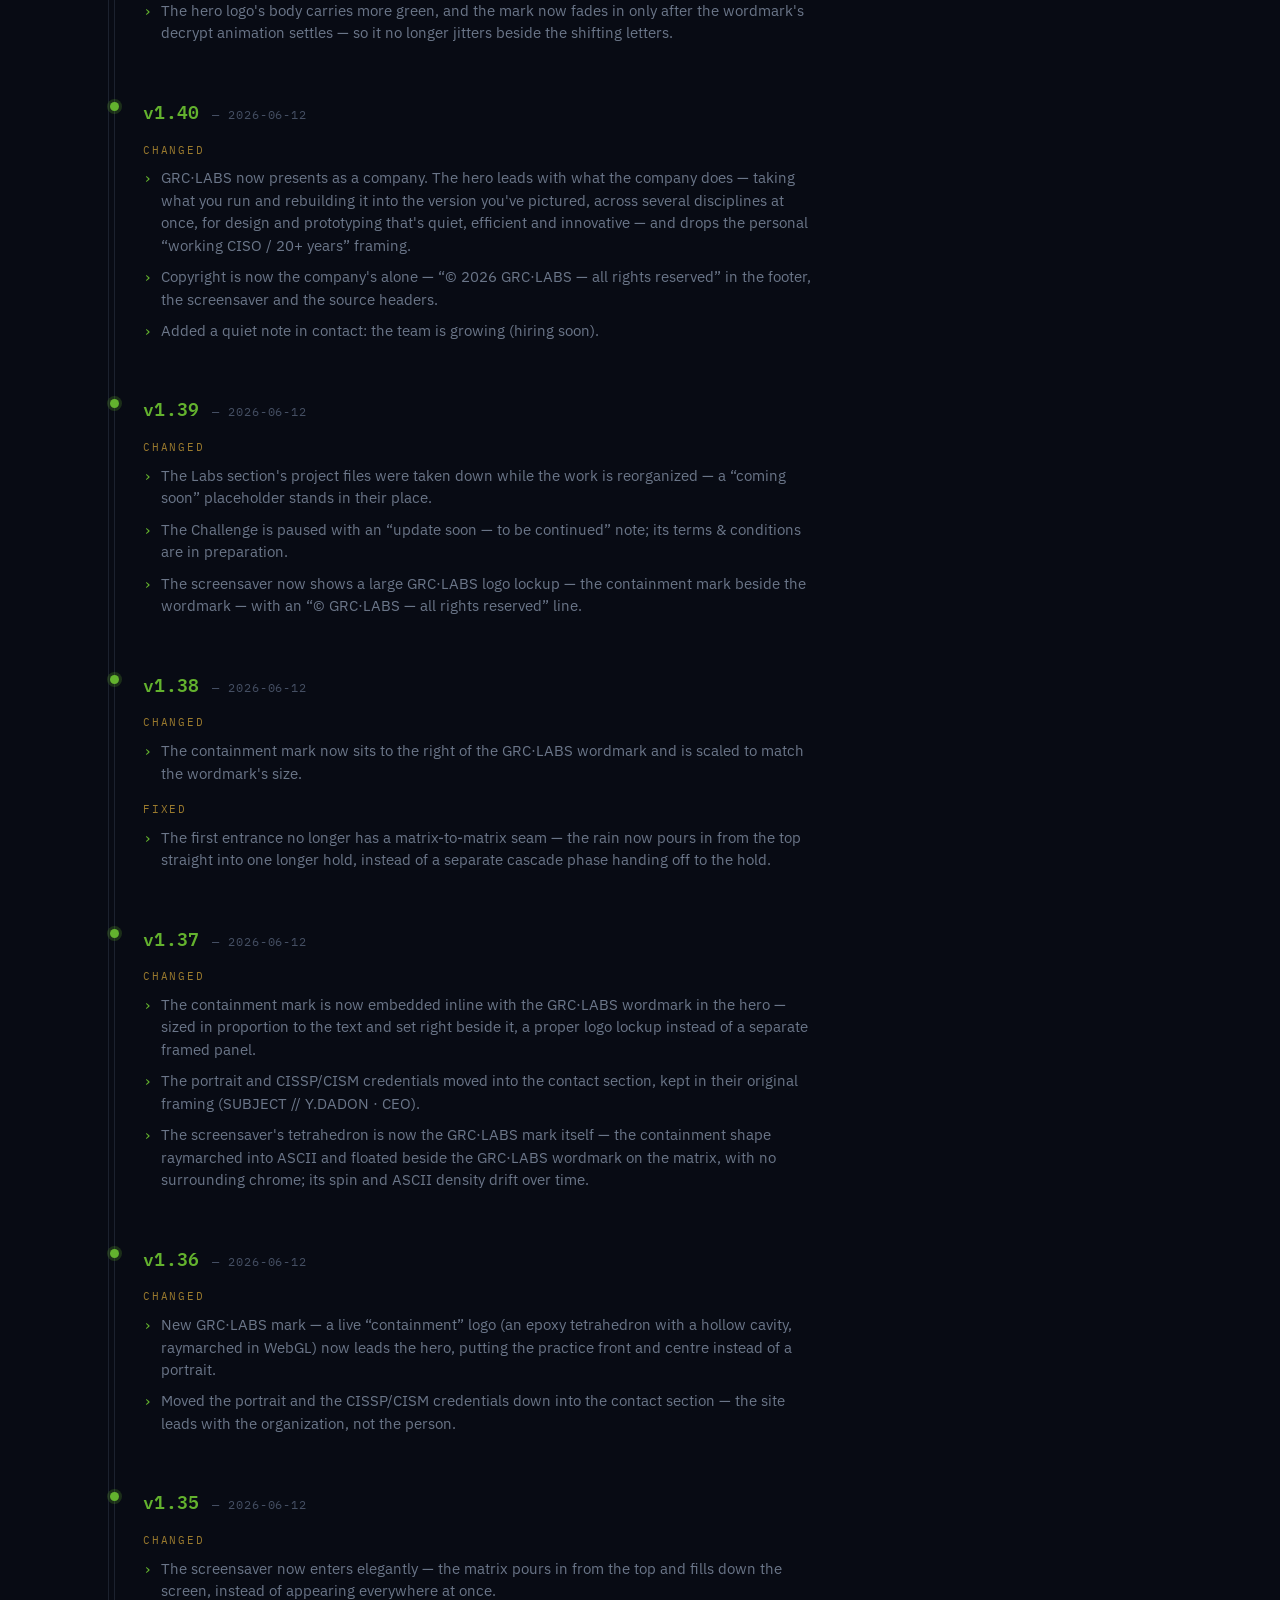
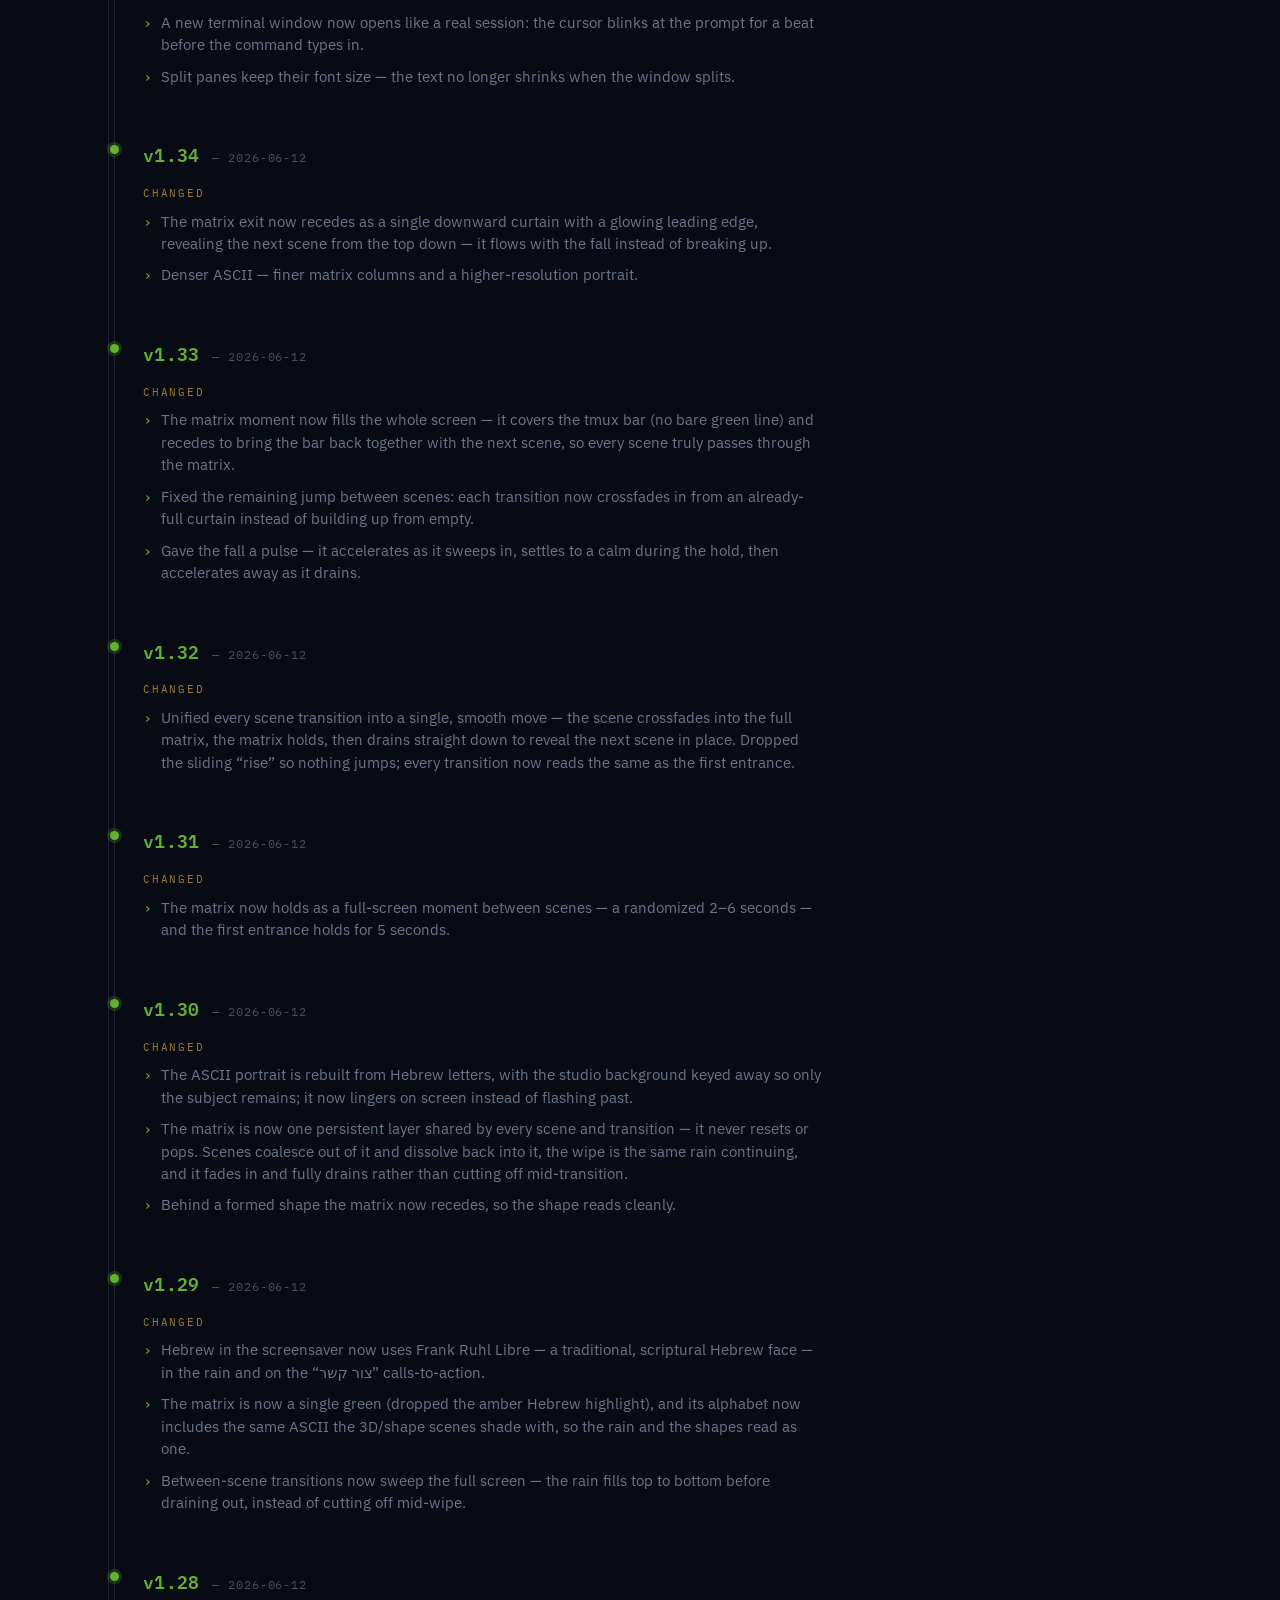
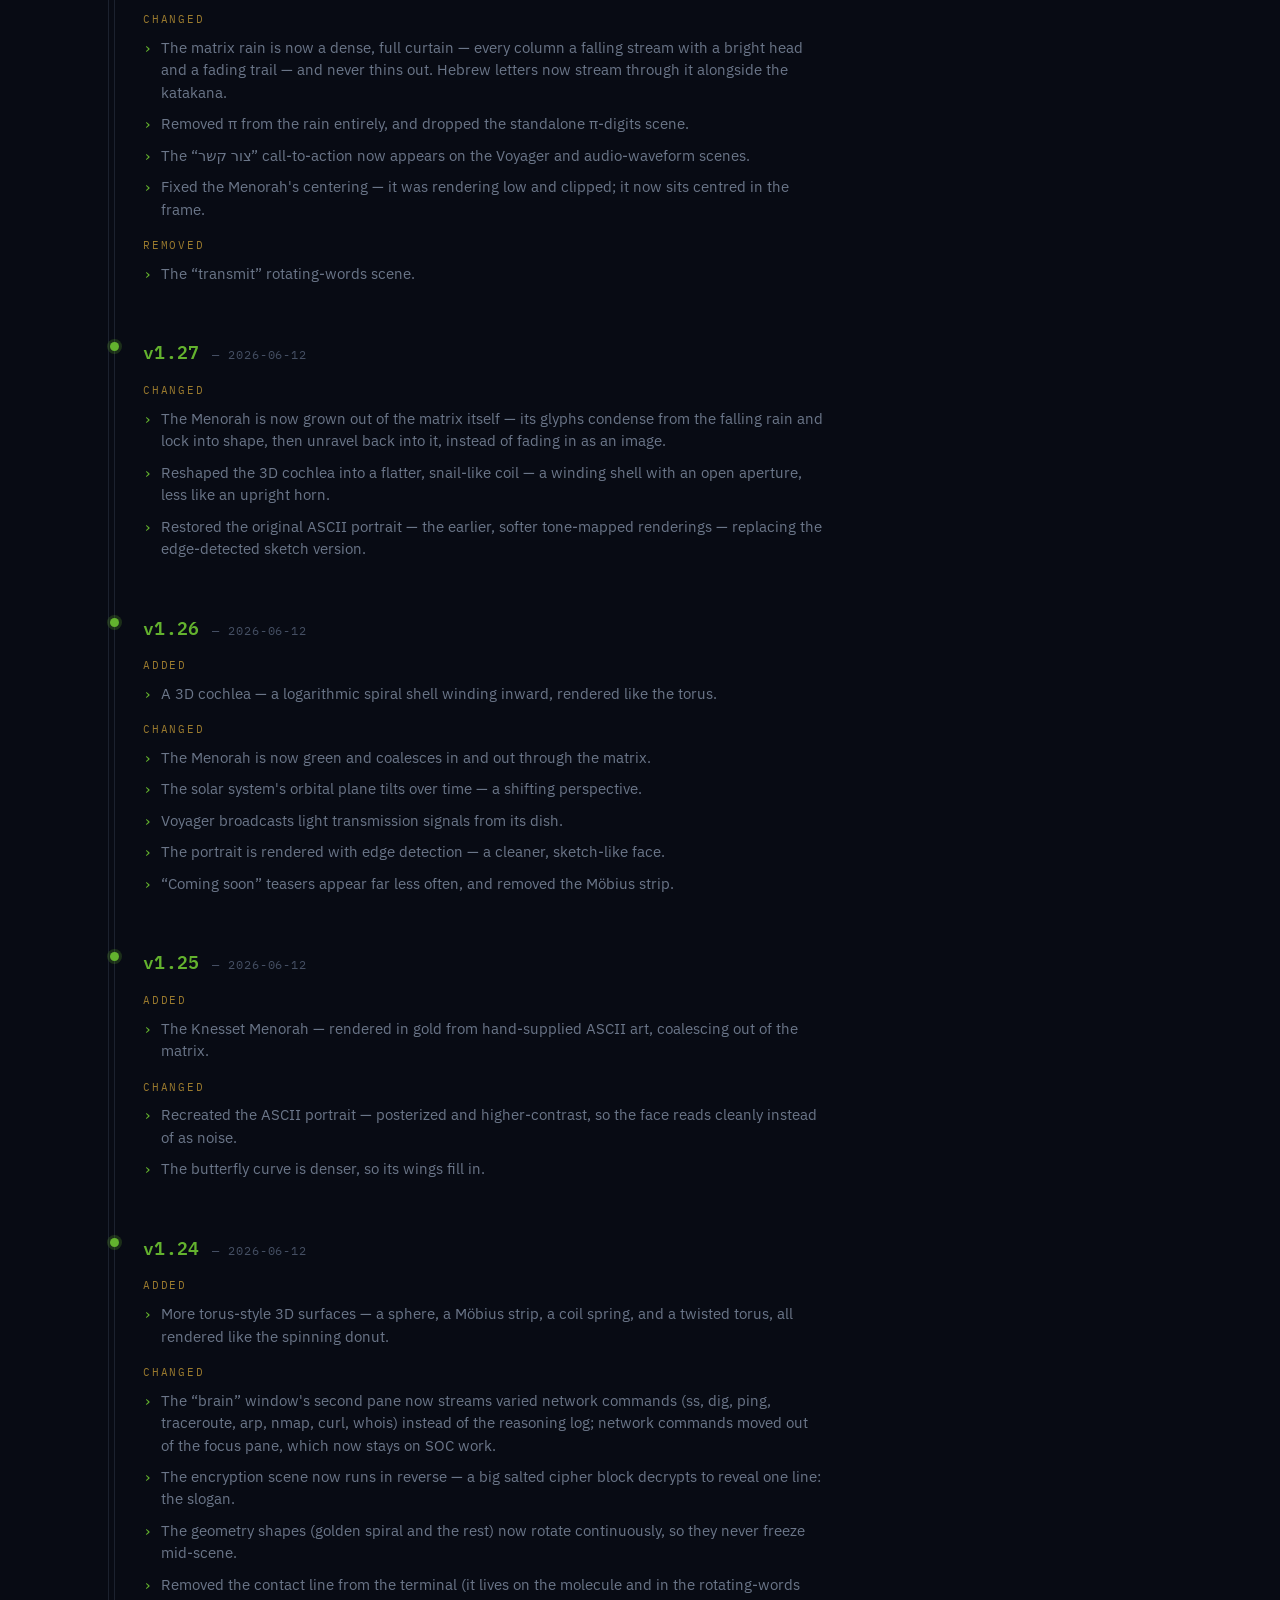
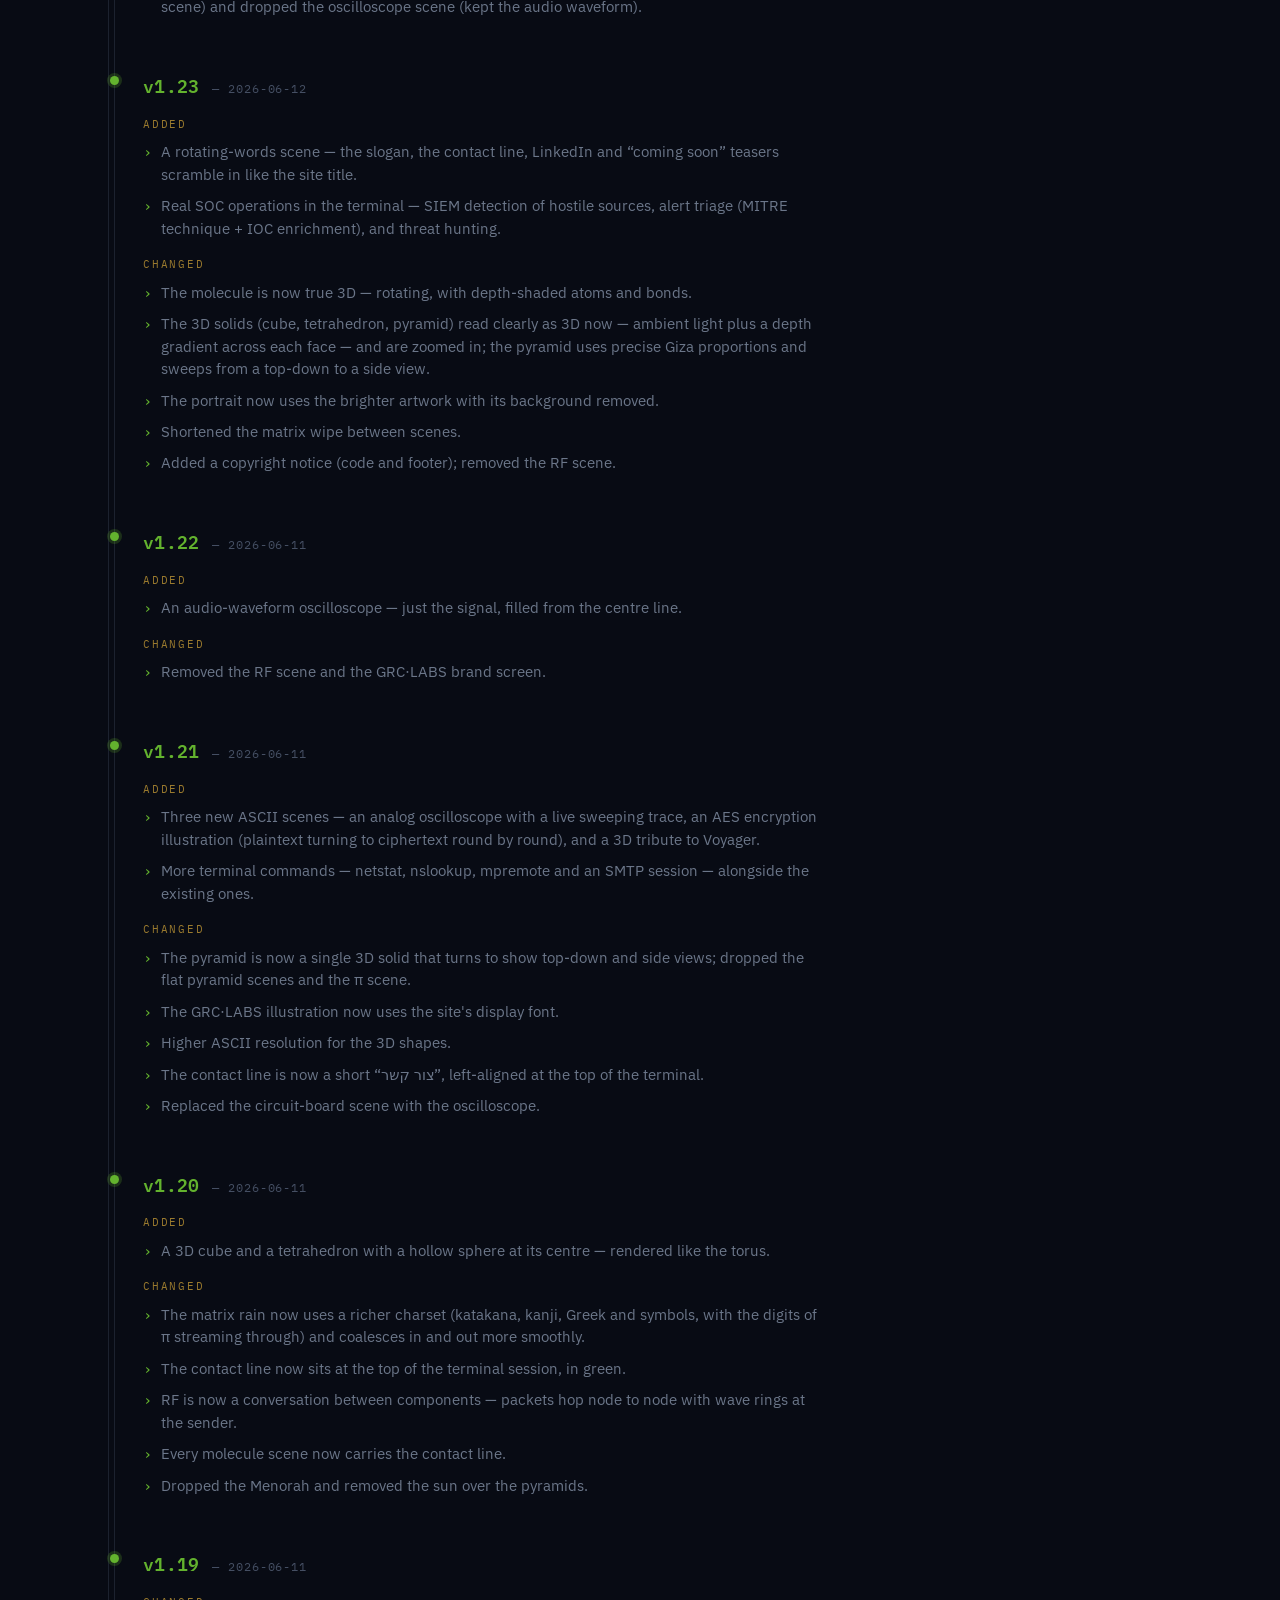
==== commit 8719fabb: "site-v1.76 — the home page runs ARETZ's screensaver; the tmux screensaver moves to /yaniv Co-Authore" ====
--- a/changelog/index.html
+++ b/changelog/index.html
@@ -15,7 +15,7 @@
 <link rel="preconnect" href="https://fonts.googleapis.com" />
 <link rel="preconnect" href="https://fonts.gstatic.com" crossorigin />
 <link href="https://fonts.googleapis.com/css2?family=Space+Grotesk:wght@400;500;600;700&family=IBM+Plex+Mono:wght@400;500;600&family=IBM+Plex+Sans:wght@400;500;600&family=IBM+Plex+Sans+Hebrew:wght@400;500;600;700&display=swap" rel="stylesheet" />
-<link rel="stylesheet" href="/assets/css/styles.css?v=1.75" />
+<link rel="stylesheet" href="/assets/css/styles.css?v=1.76" />
 </head>
 <body>
 
@@ -39,6 +39,17 @@
       <p class="sec-intro" data-i18n="cl.intro">What's changed on grc-labs.com — newest first.</p>
 
       <div class="cl-time">
+        <!-- v1.76 -->
+        <div class="cl-release">
+          <div class="cl-relhead"><span class="cl-ver" data-decrypt>v1.76</span><span class="cl-date">— 2026-11-20</span></div>
+          <div class="cl-group">
+            <div class="cl-cat" data-i18n="cl.changed">Changed</div>
+            <ul class="cl-list">
+              <li data-i18n="cl.v176.c1">The home page now runs the screensaver of the ARETZ portal (earth.grc-labs.com): the matrix rain, the figures that grow from a rule, the engines, the menorah and the GRC slide, which shows this site's version. The tmux-style screensaver that ran here moved to the digital business card at /yaniv; the Credentials page keeps it.</li>
+            </ul>
+          </div>
+        </div>
+
         <!-- v1.75 -->
         <div class="cl-release">
           <div class="cl-relhead"><span class="cl-ver" data-decrypt>v1.75</span><span class="cl-date">— 2026-11-17</span></div>
@@ -1186,8 +1197,8 @@
     </div>
   </footer>
 
-<script src="/assets/js/i18n.js?v=1.75"></script>
-<script src="/assets/js/theme.js?v=1.75"></script>
-<script src="/assets/js/decrypt.js?v=1.75"></script>
+<script src="/assets/js/i18n.js?v=1.76"></script>
+<script src="/assets/js/theme.js?v=1.76"></script>
+<script src="/assets/js/decrypt.js?v=1.76"></script>
 </body>
 </html>
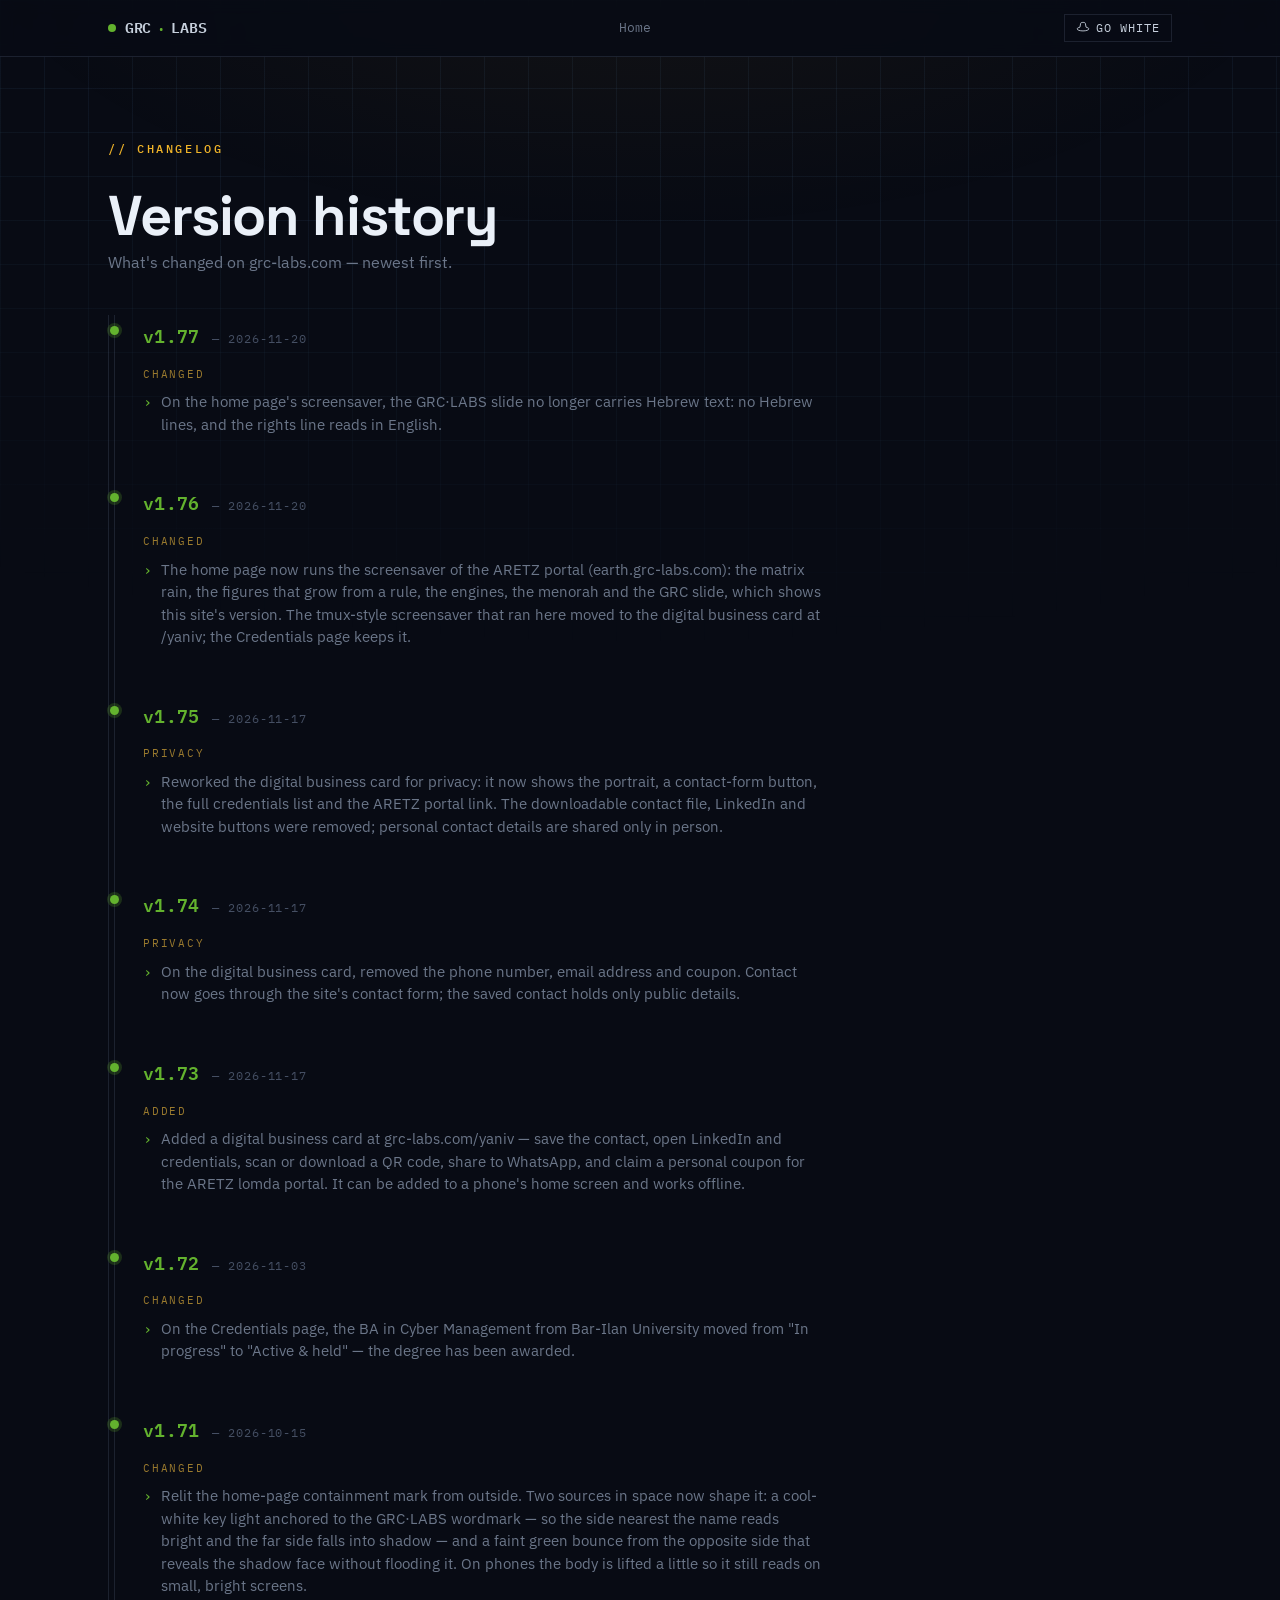
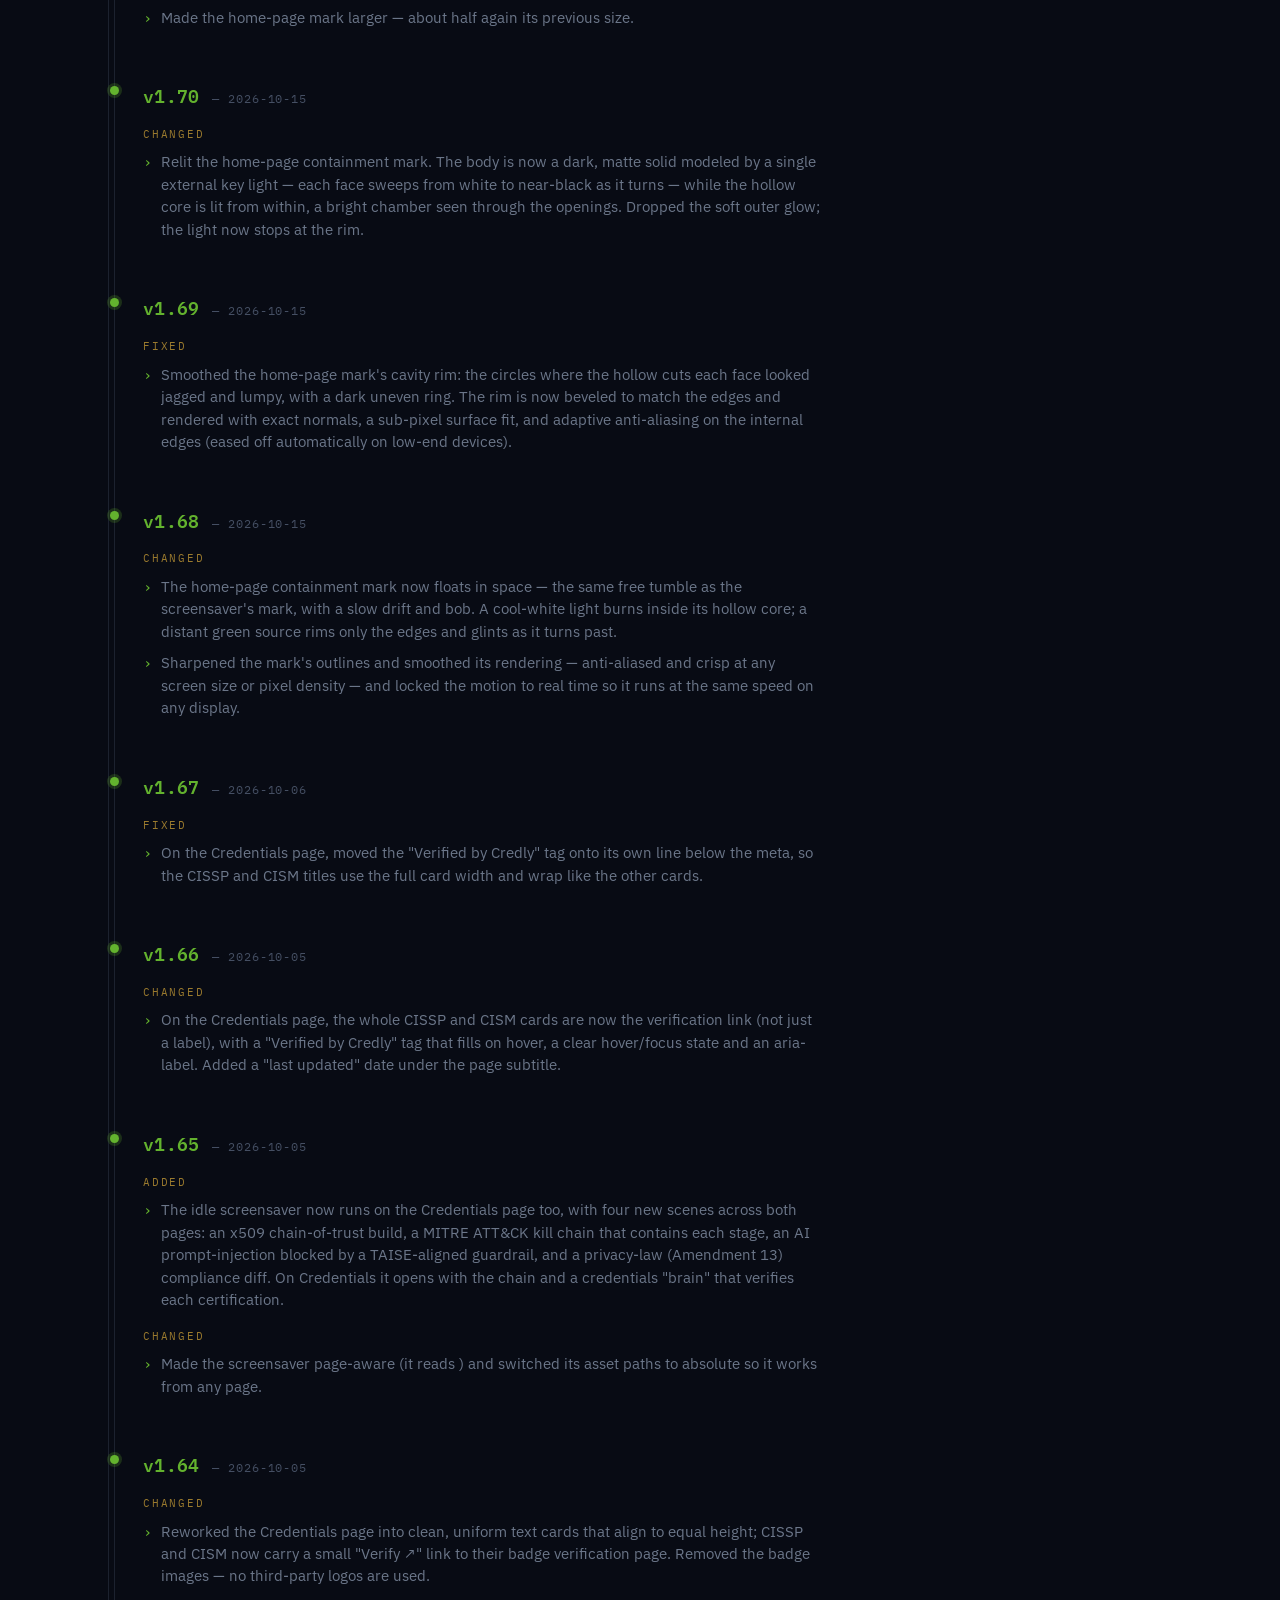
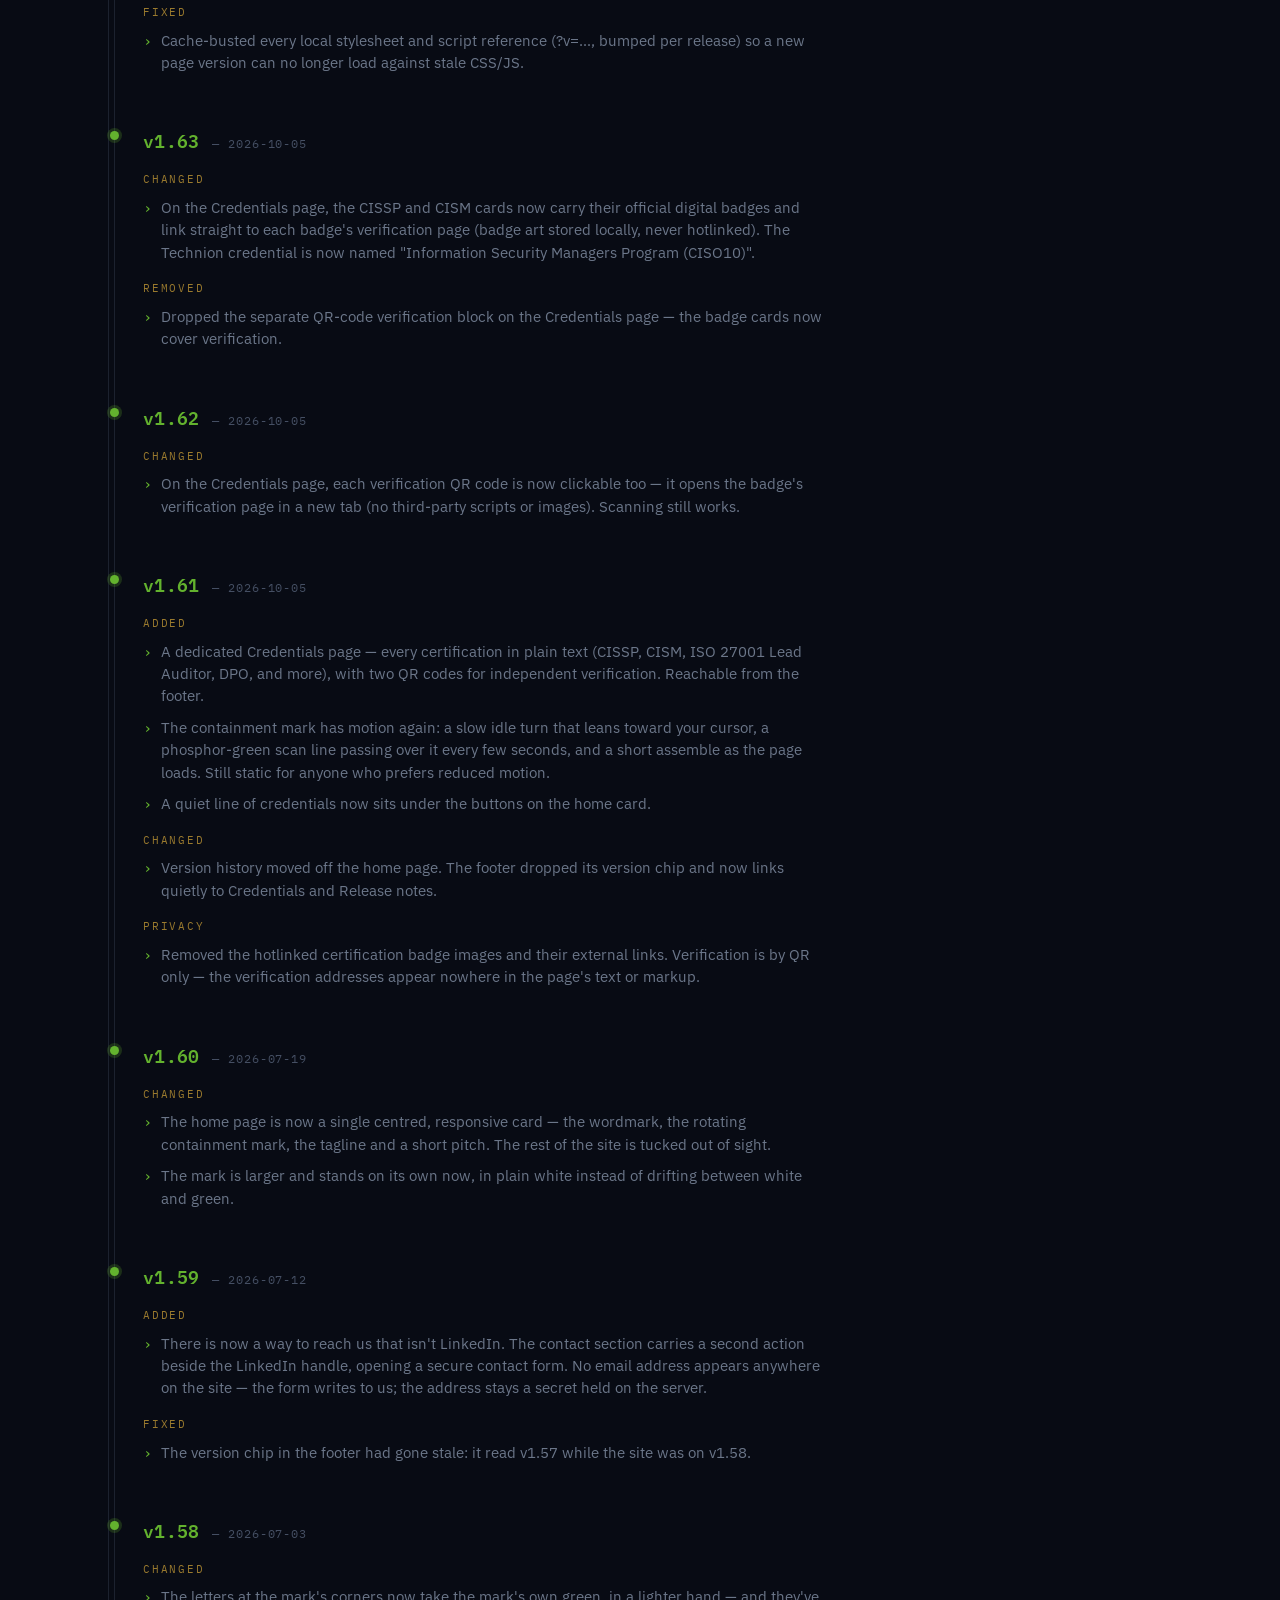
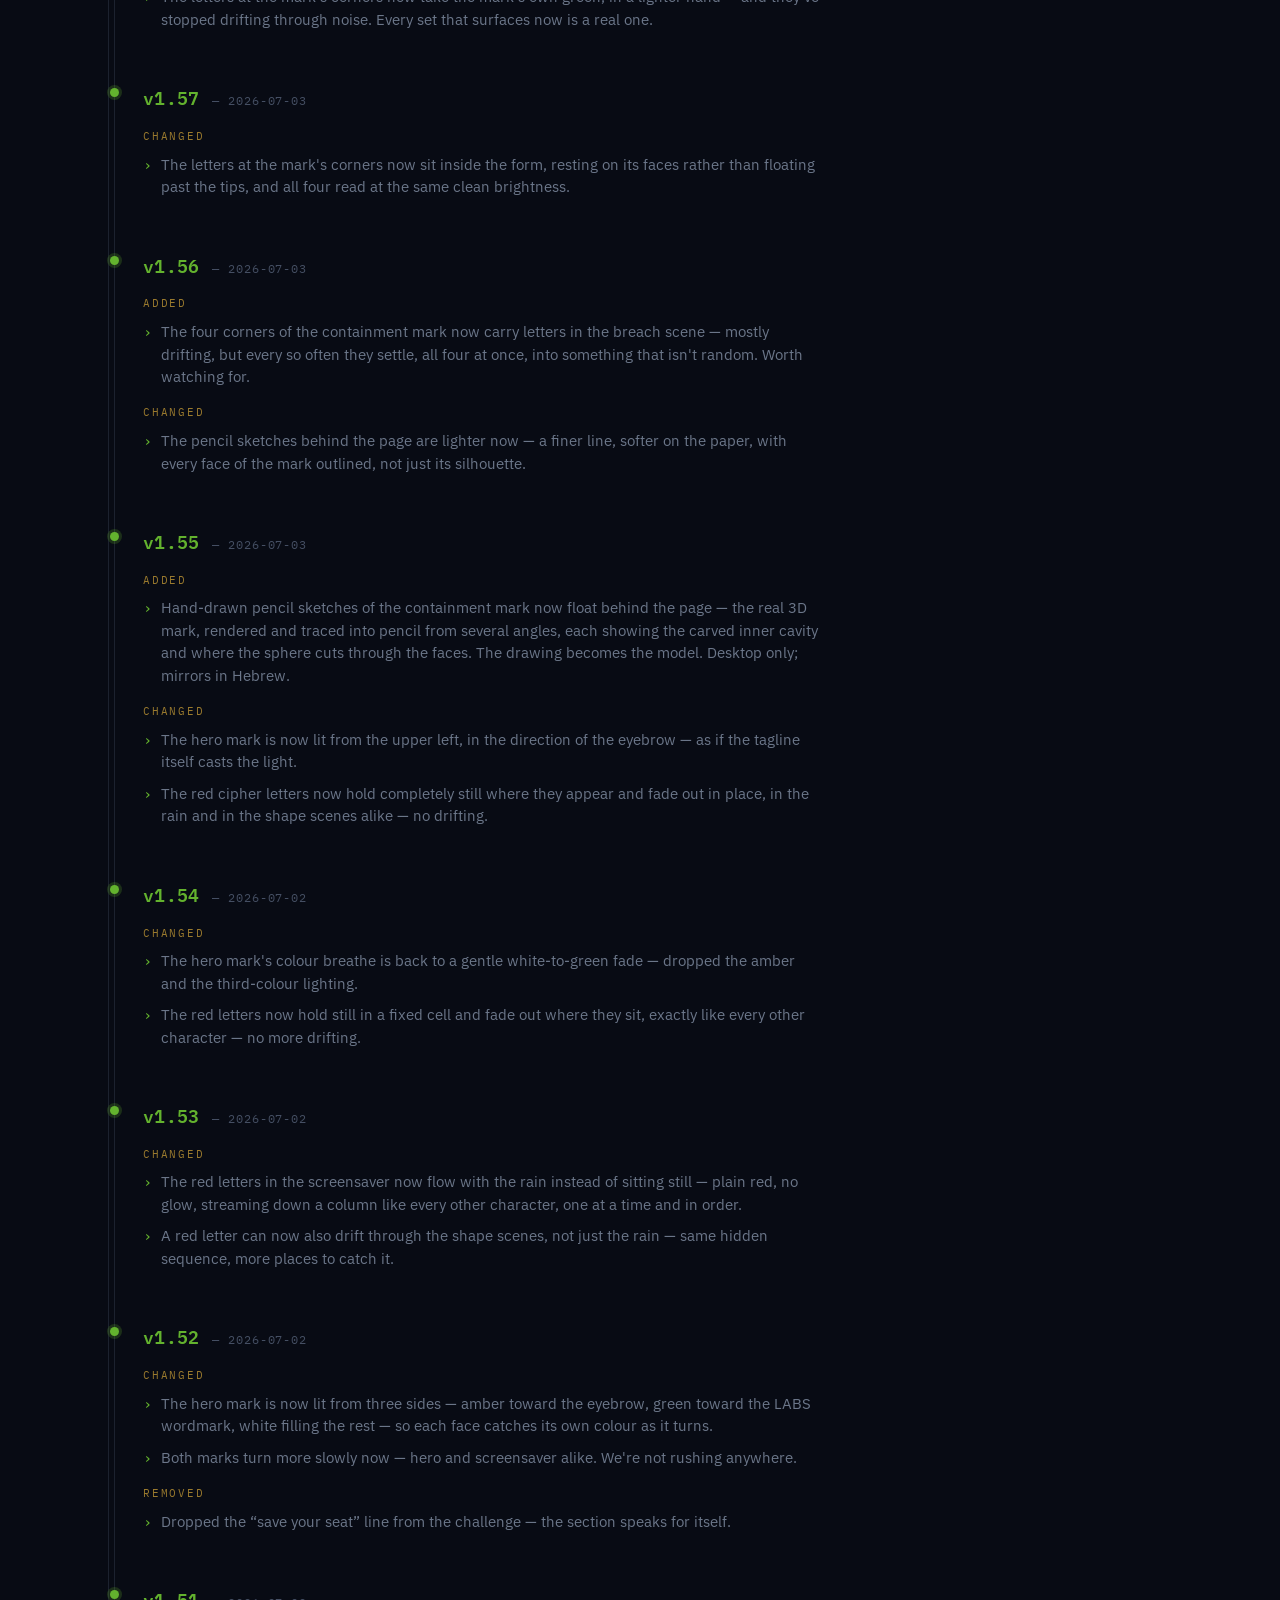
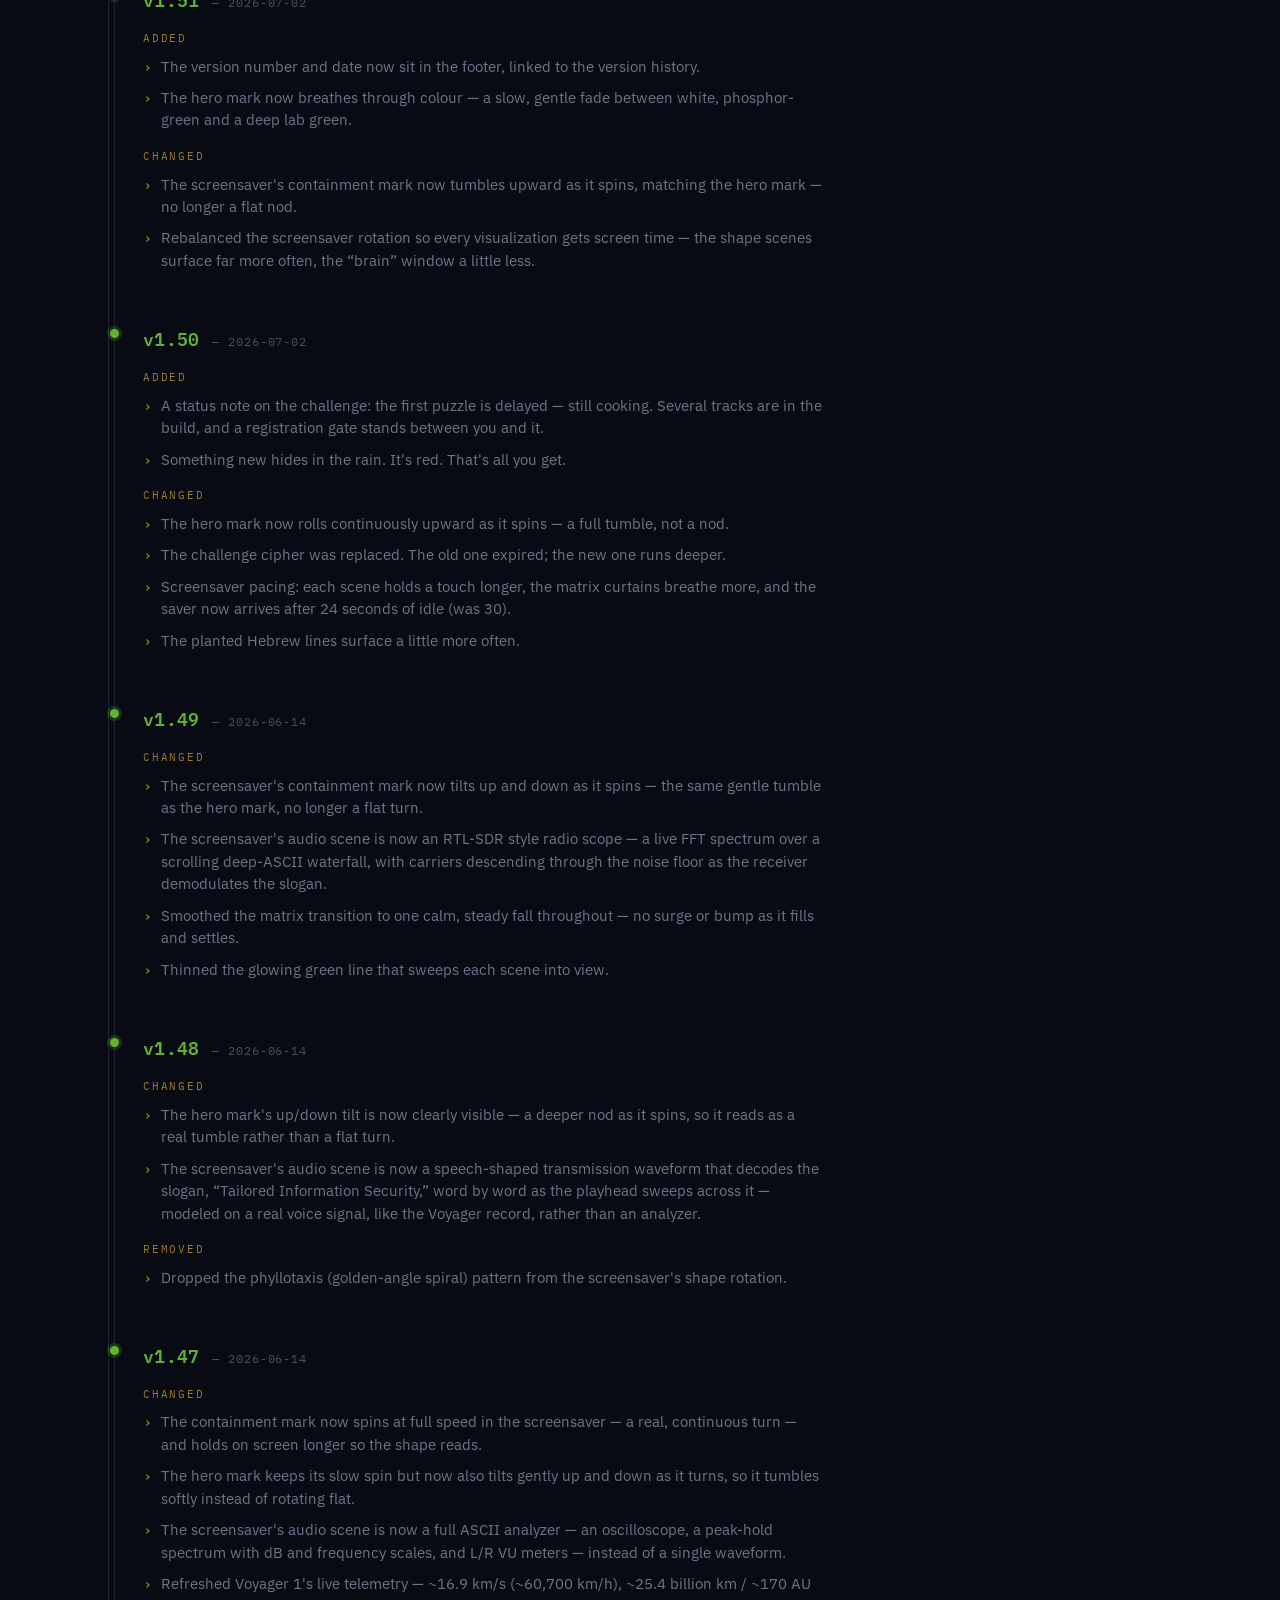
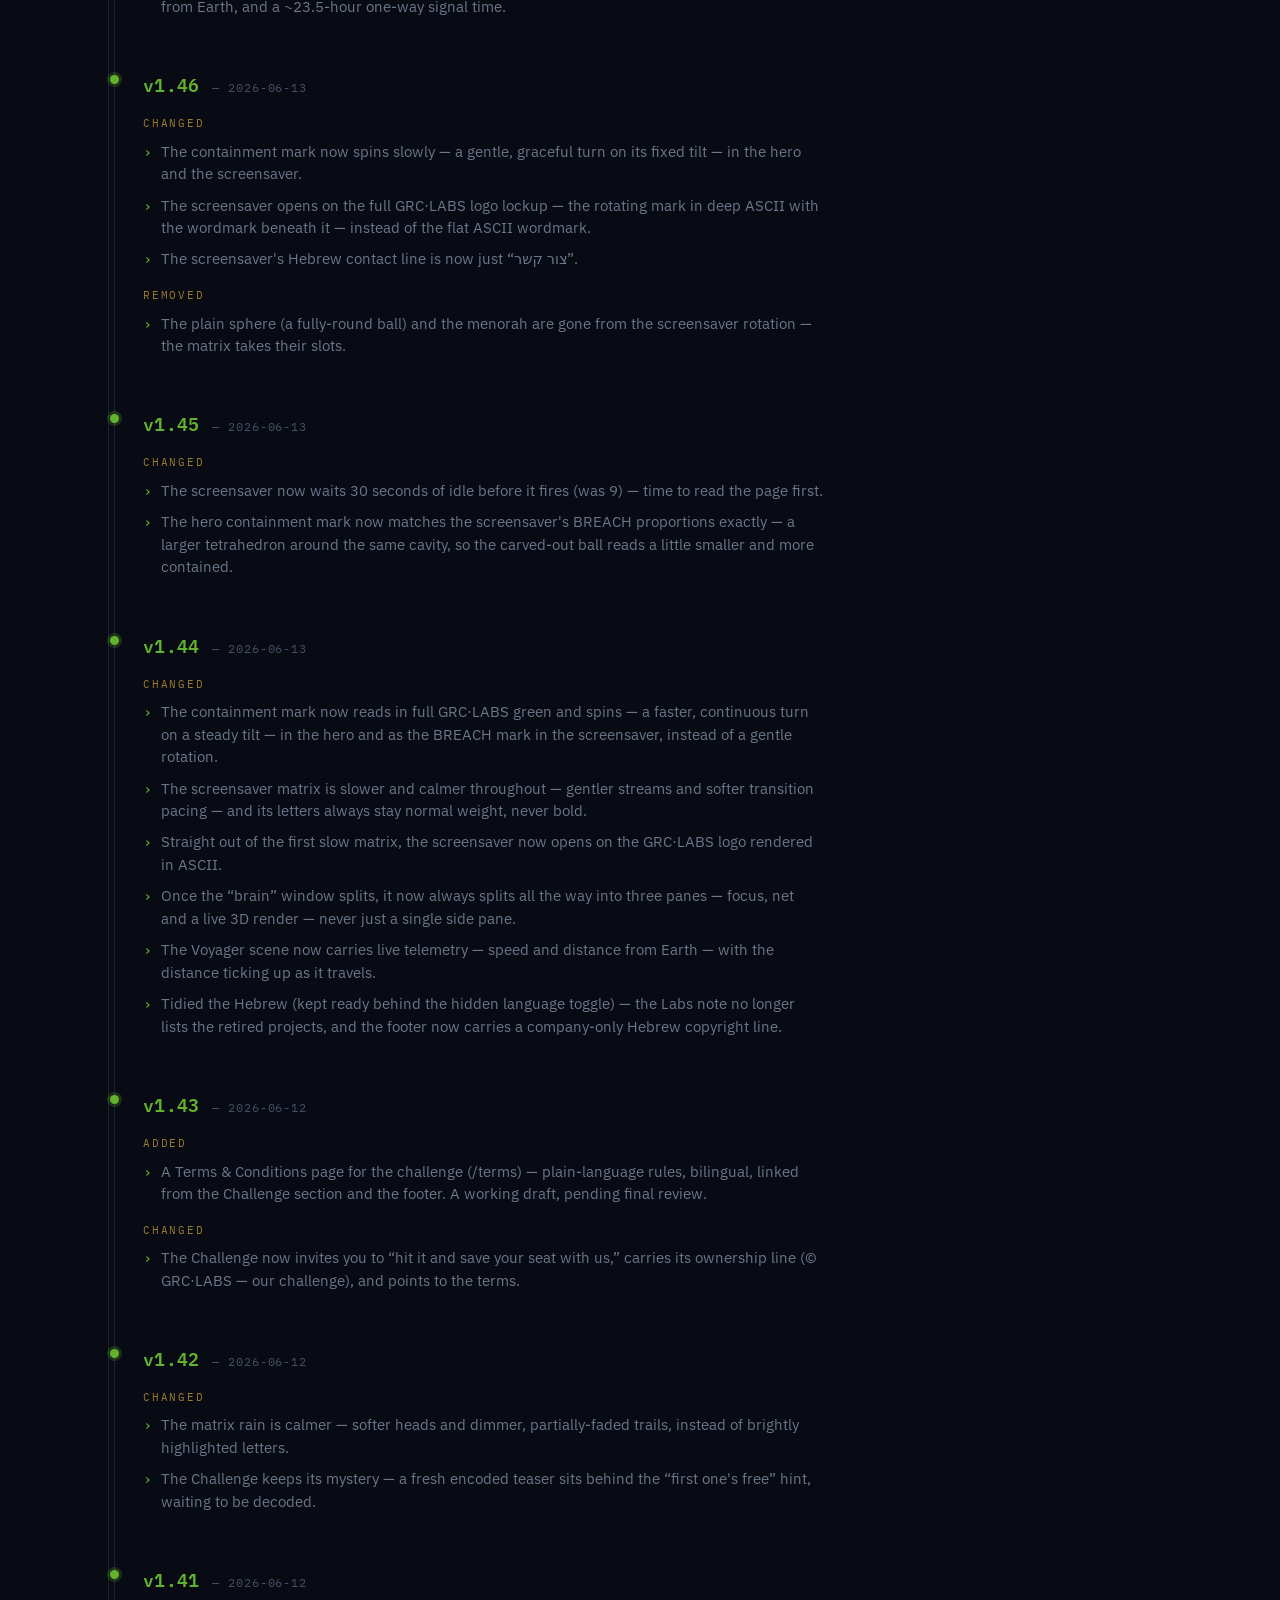
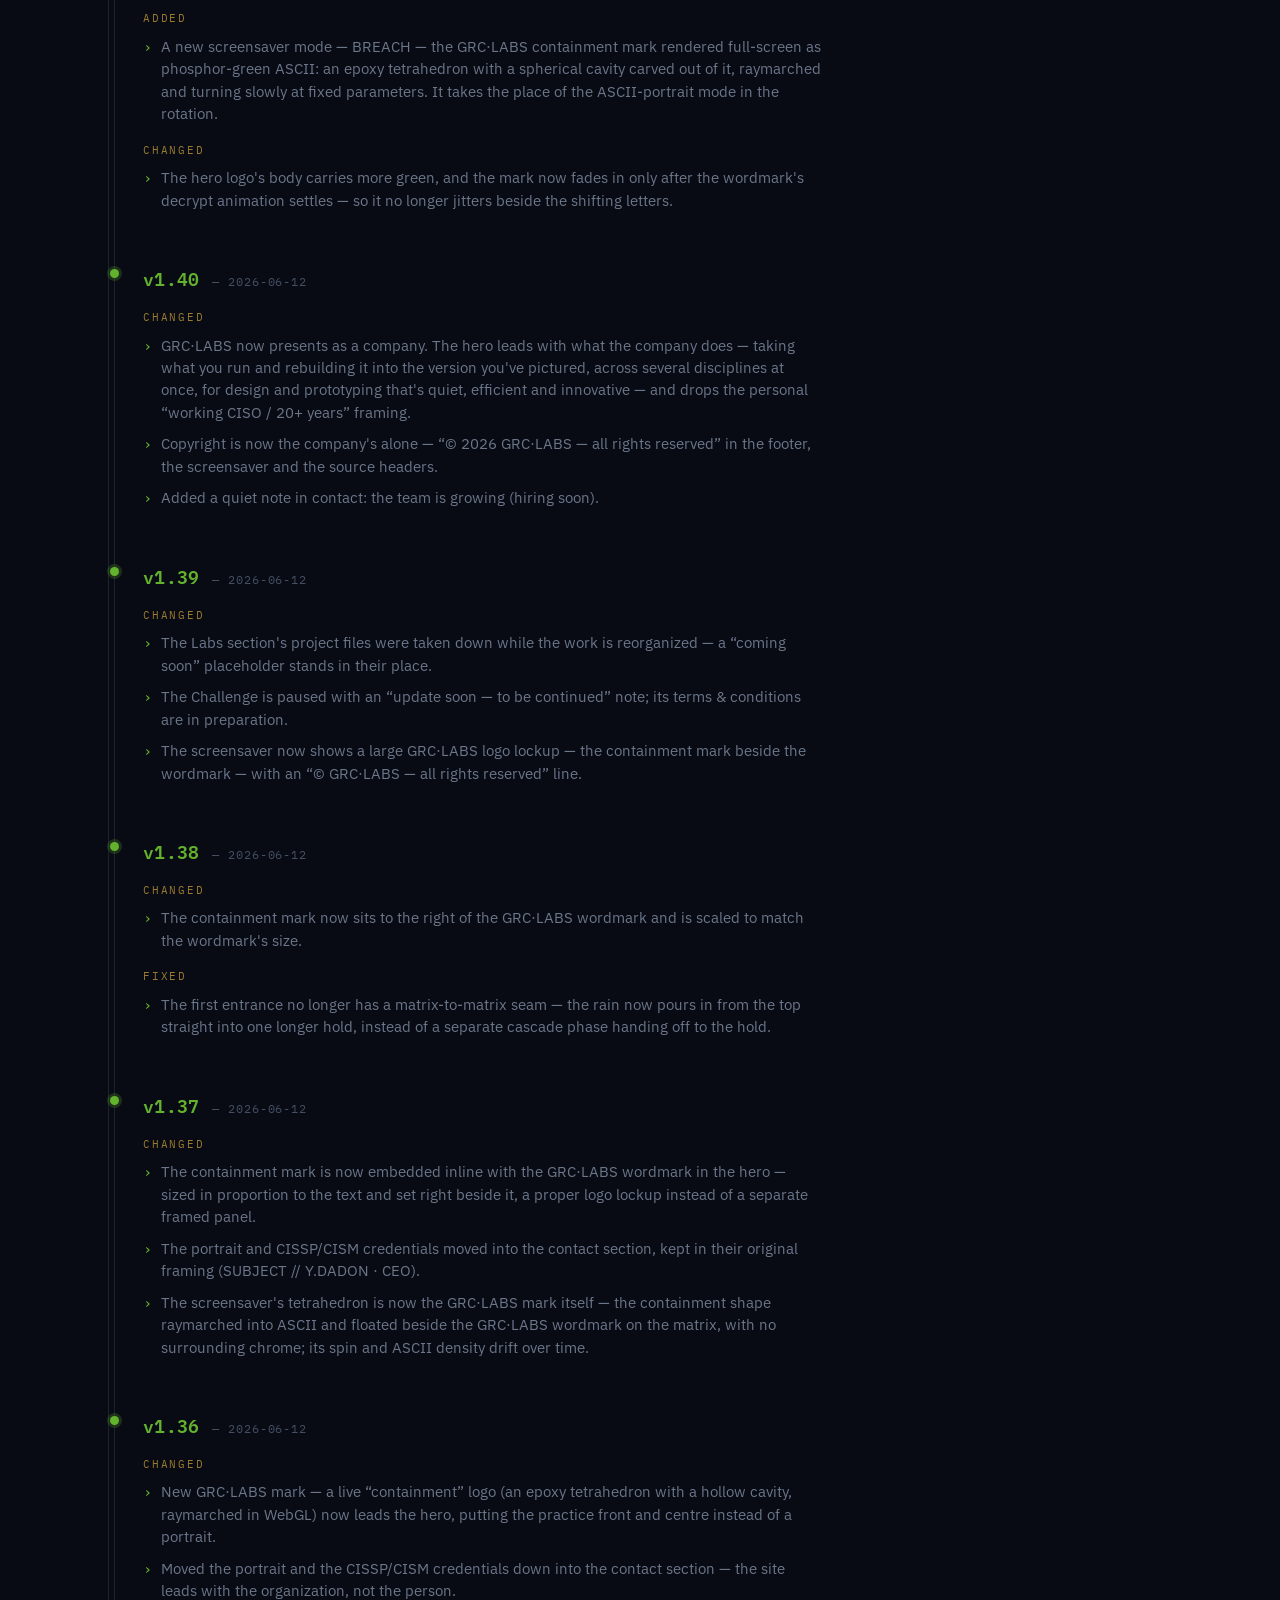
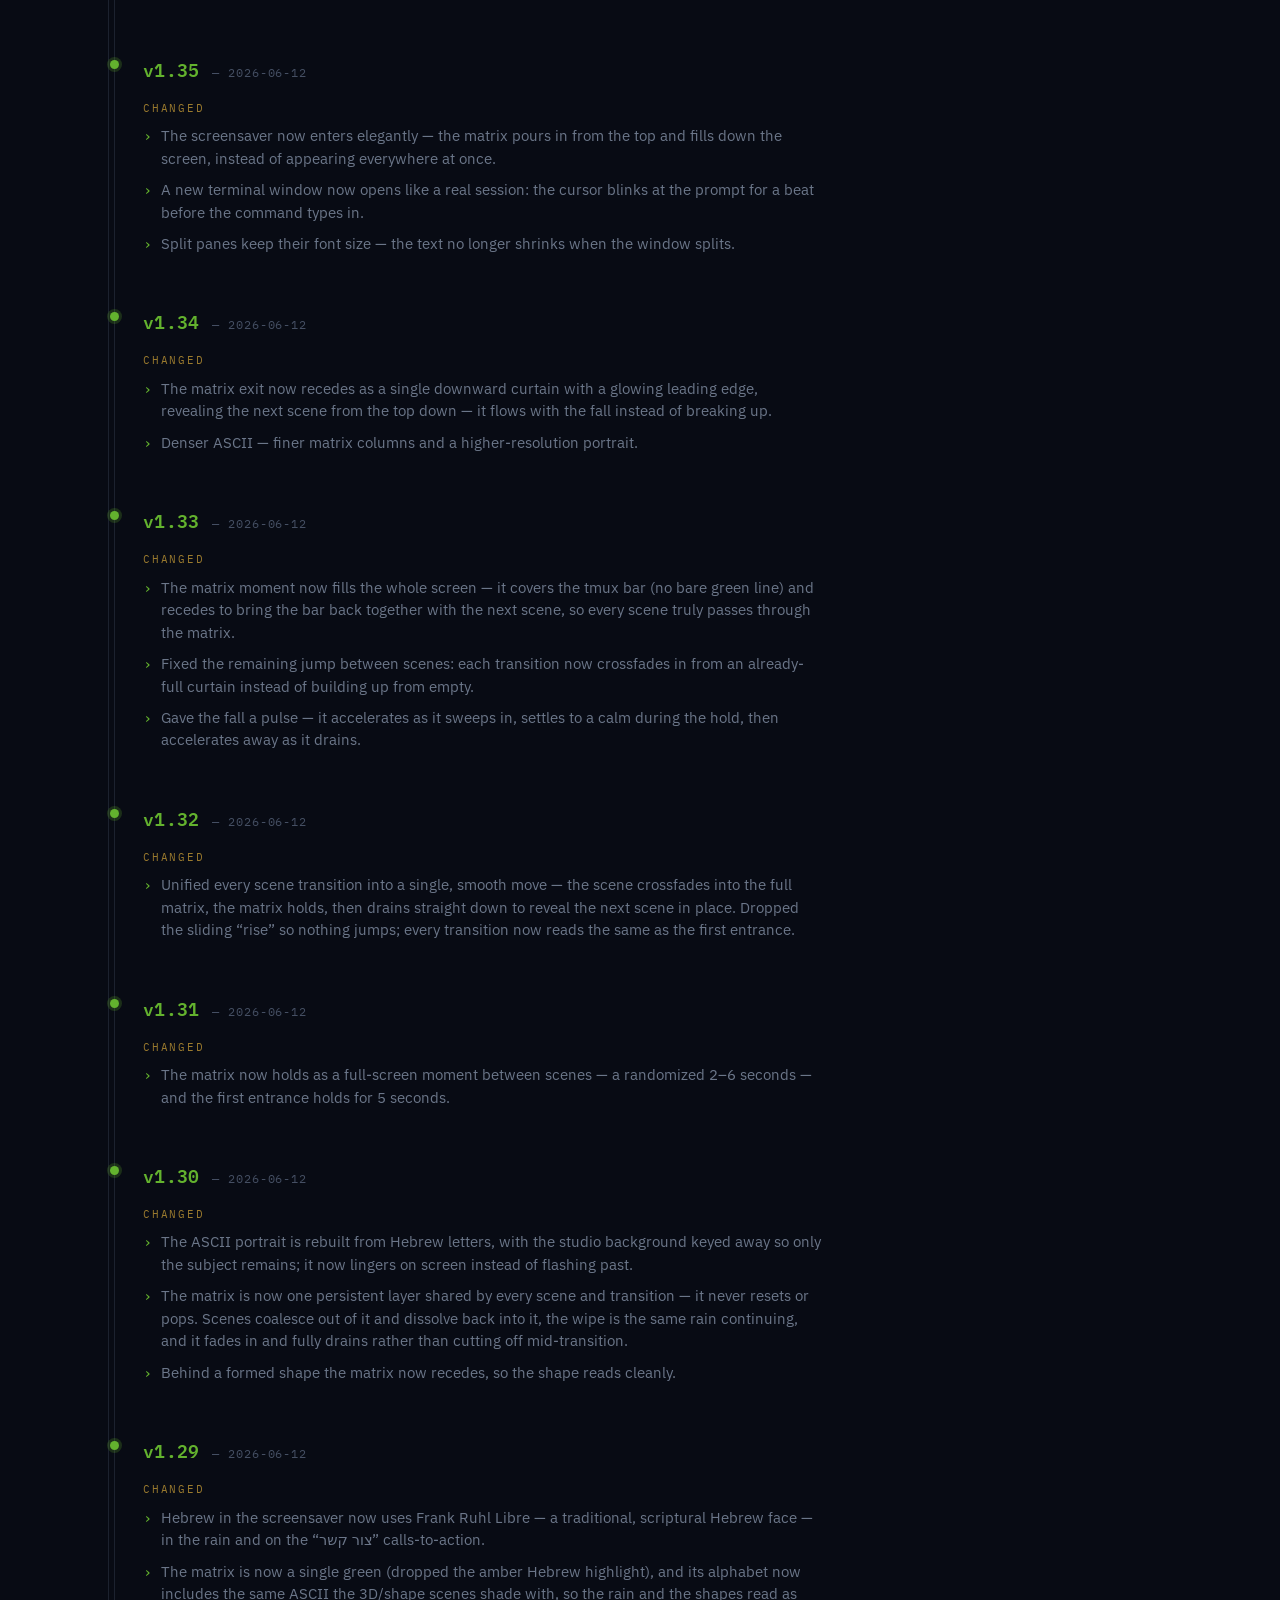
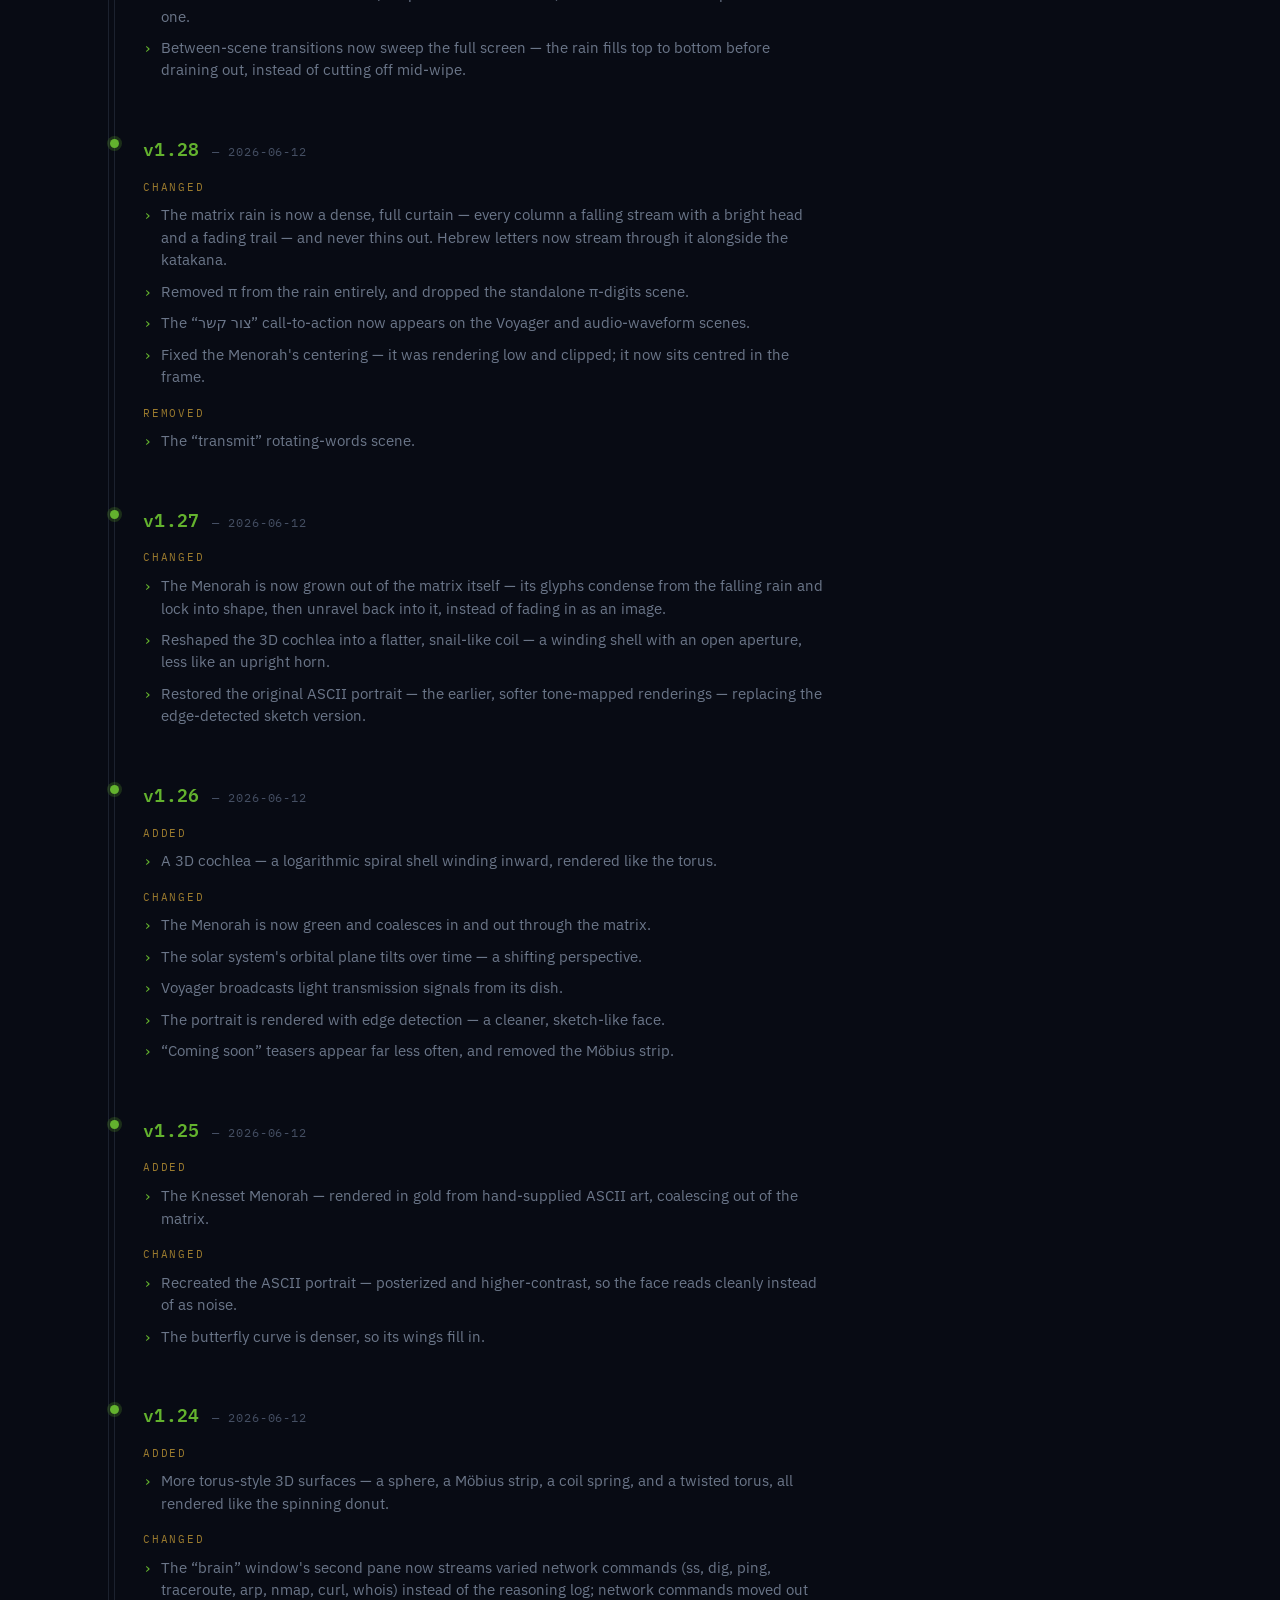
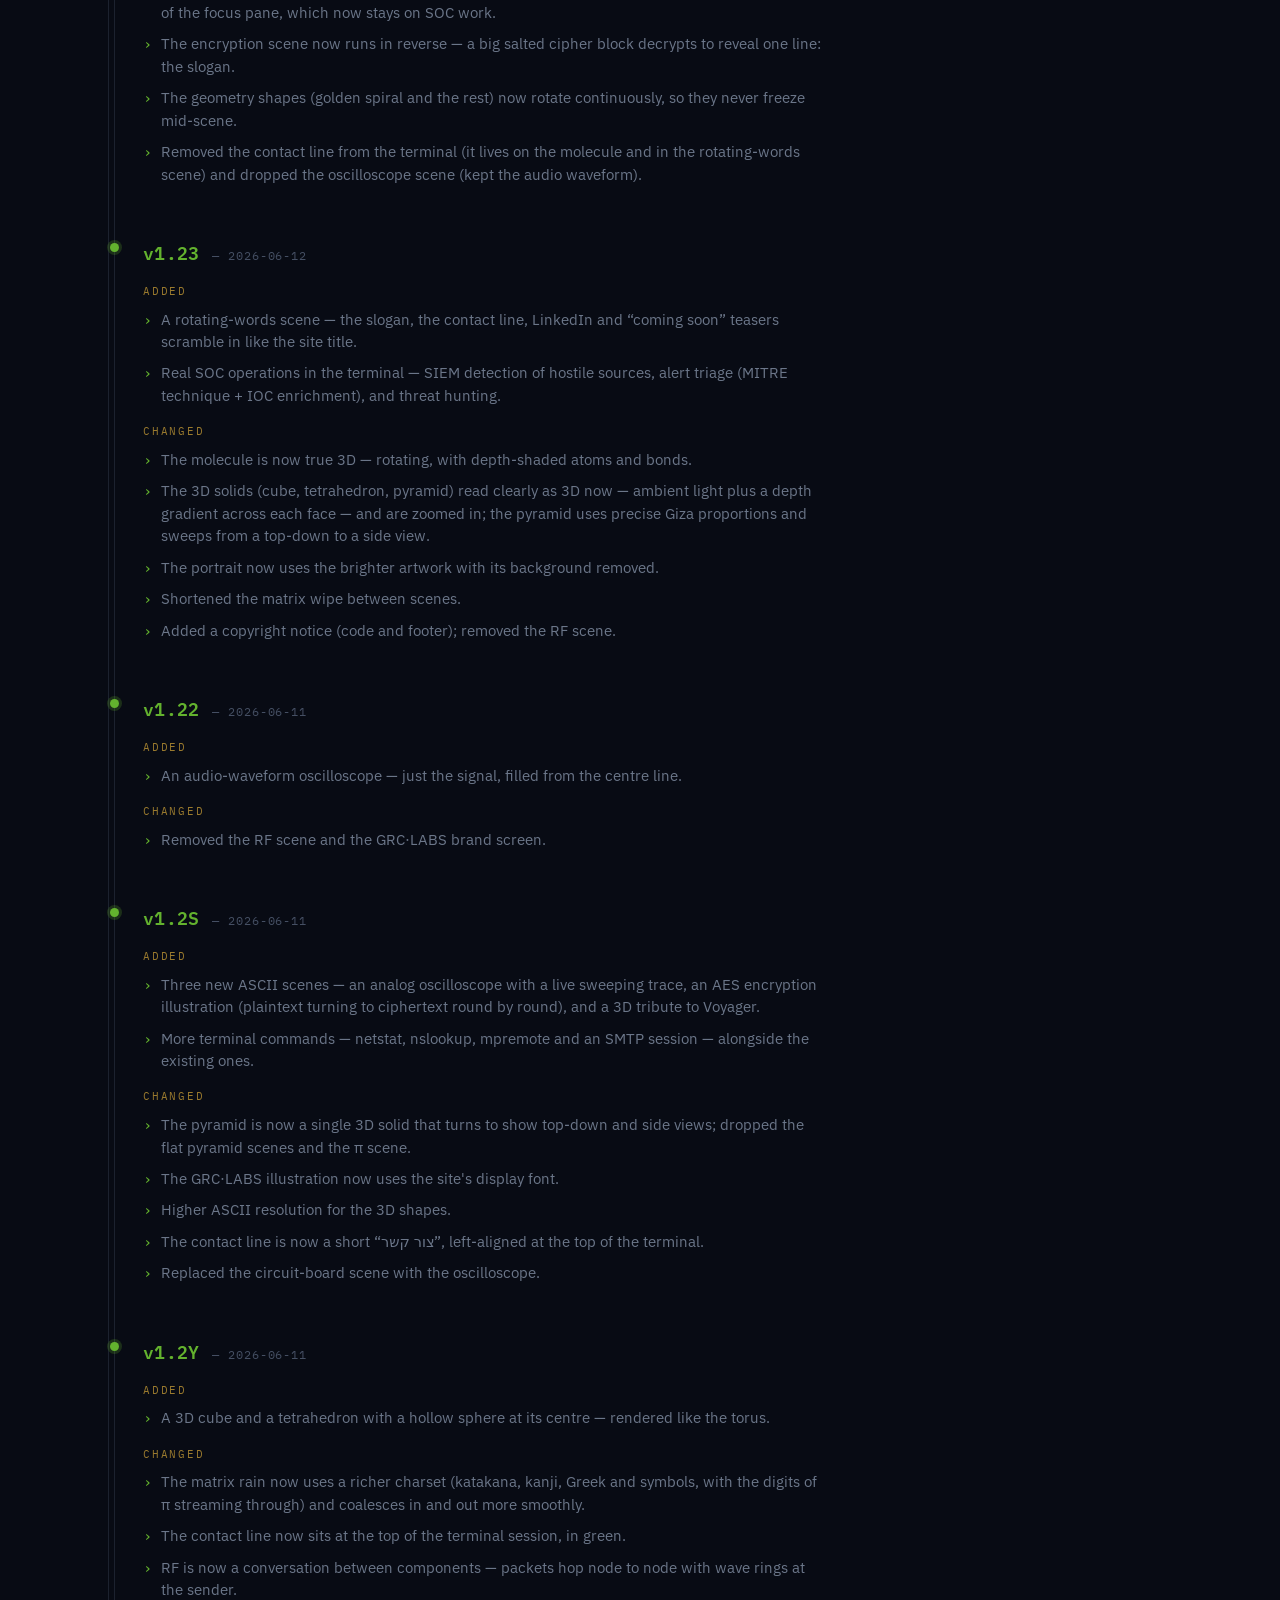
==== commit 12bdd706: "site-v1.77 — the home screensaver's GRC·LABS slide without Hebrew text Co-Authored-By: Claude Opus 5" ====
--- a/changelog/index.html
+++ b/changelog/index.html
@@ -15,7 +15,7 @@
 <link rel="preconnect" href="https://fonts.googleapis.com" />
 <link rel="preconnect" href="https://fonts.gstatic.com" crossorigin />
 <link href="https://fonts.googleapis.com/css2?family=Space+Grotesk:wght@400;500;600;700&family=IBM+Plex+Mono:wght@400;500;600&family=IBM+Plex+Sans:wght@400;500;600&family=IBM+Plex+Sans+Hebrew:wght@400;500;600;700&display=swap" rel="stylesheet" />
-<link rel="stylesheet" href="/assets/css/styles.css?v=1.76" />
+<link rel="stylesheet" href="/assets/css/styles.css?v=1.77" />
 </head>
 <body>
 
@@ -39,6 +39,17 @@
       <p class="sec-intro" data-i18n="cl.intro">What's changed on grc-labs.com — newest first.</p>
 
       <div class="cl-time">
+        <!-- v1.77 -->
+        <div class="cl-release">
+          <div class="cl-relhead"><span class="cl-ver" data-decrypt>v1.77</span><span class="cl-date">— 2026-11-20</span></div>
+          <div class="cl-group">
+            <div class="cl-cat" data-i18n="cl.changed">Changed</div>
+            <ul class="cl-list">
+              <li data-i18n="cl.v177.c1">On the home page's screensaver, the GRC·LABS slide no longer carries Hebrew text: no Hebrew lines, and the rights line reads in English.</li>
+            </ul>
+          </div>
+        </div>
+
         <!-- v1.76 -->
         <div class="cl-release">
           <div class="cl-relhead"><span class="cl-ver" data-decrypt>v1.76</span><span class="cl-date">— 2026-11-20</span></div>
@@ -1197,8 +1208,8 @@
     </div>
   </footer>
 
-<script src="/assets/js/i18n.js?v=1.76"></script>
-<script src="/assets/js/theme.js?v=1.76"></script>
-<script src="/assets/js/decrypt.js?v=1.76"></script>
+<script src="/assets/js/i18n.js?v=1.77"></script>
+<script src="/assets/js/theme.js?v=1.77"></script>
+<script src="/assets/js/decrypt.js?v=1.77"></script>
 </body>
 </html>
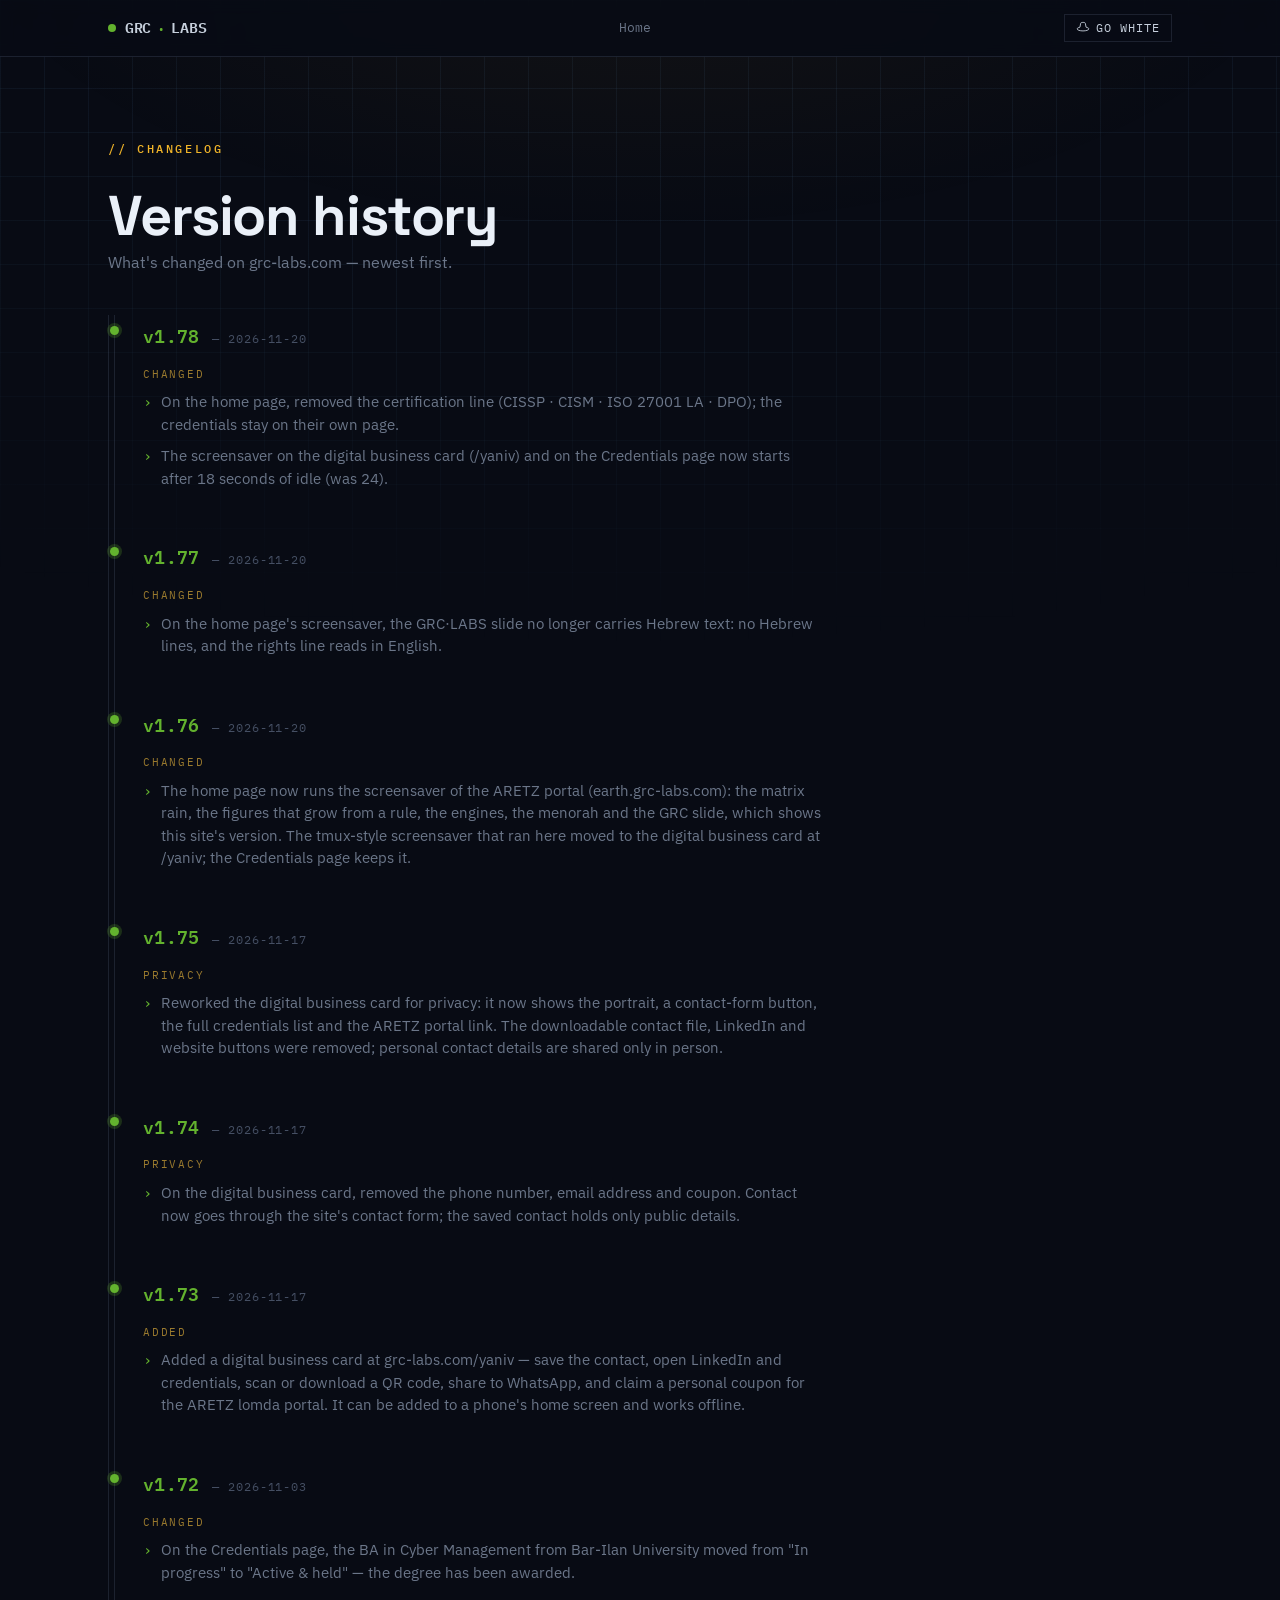
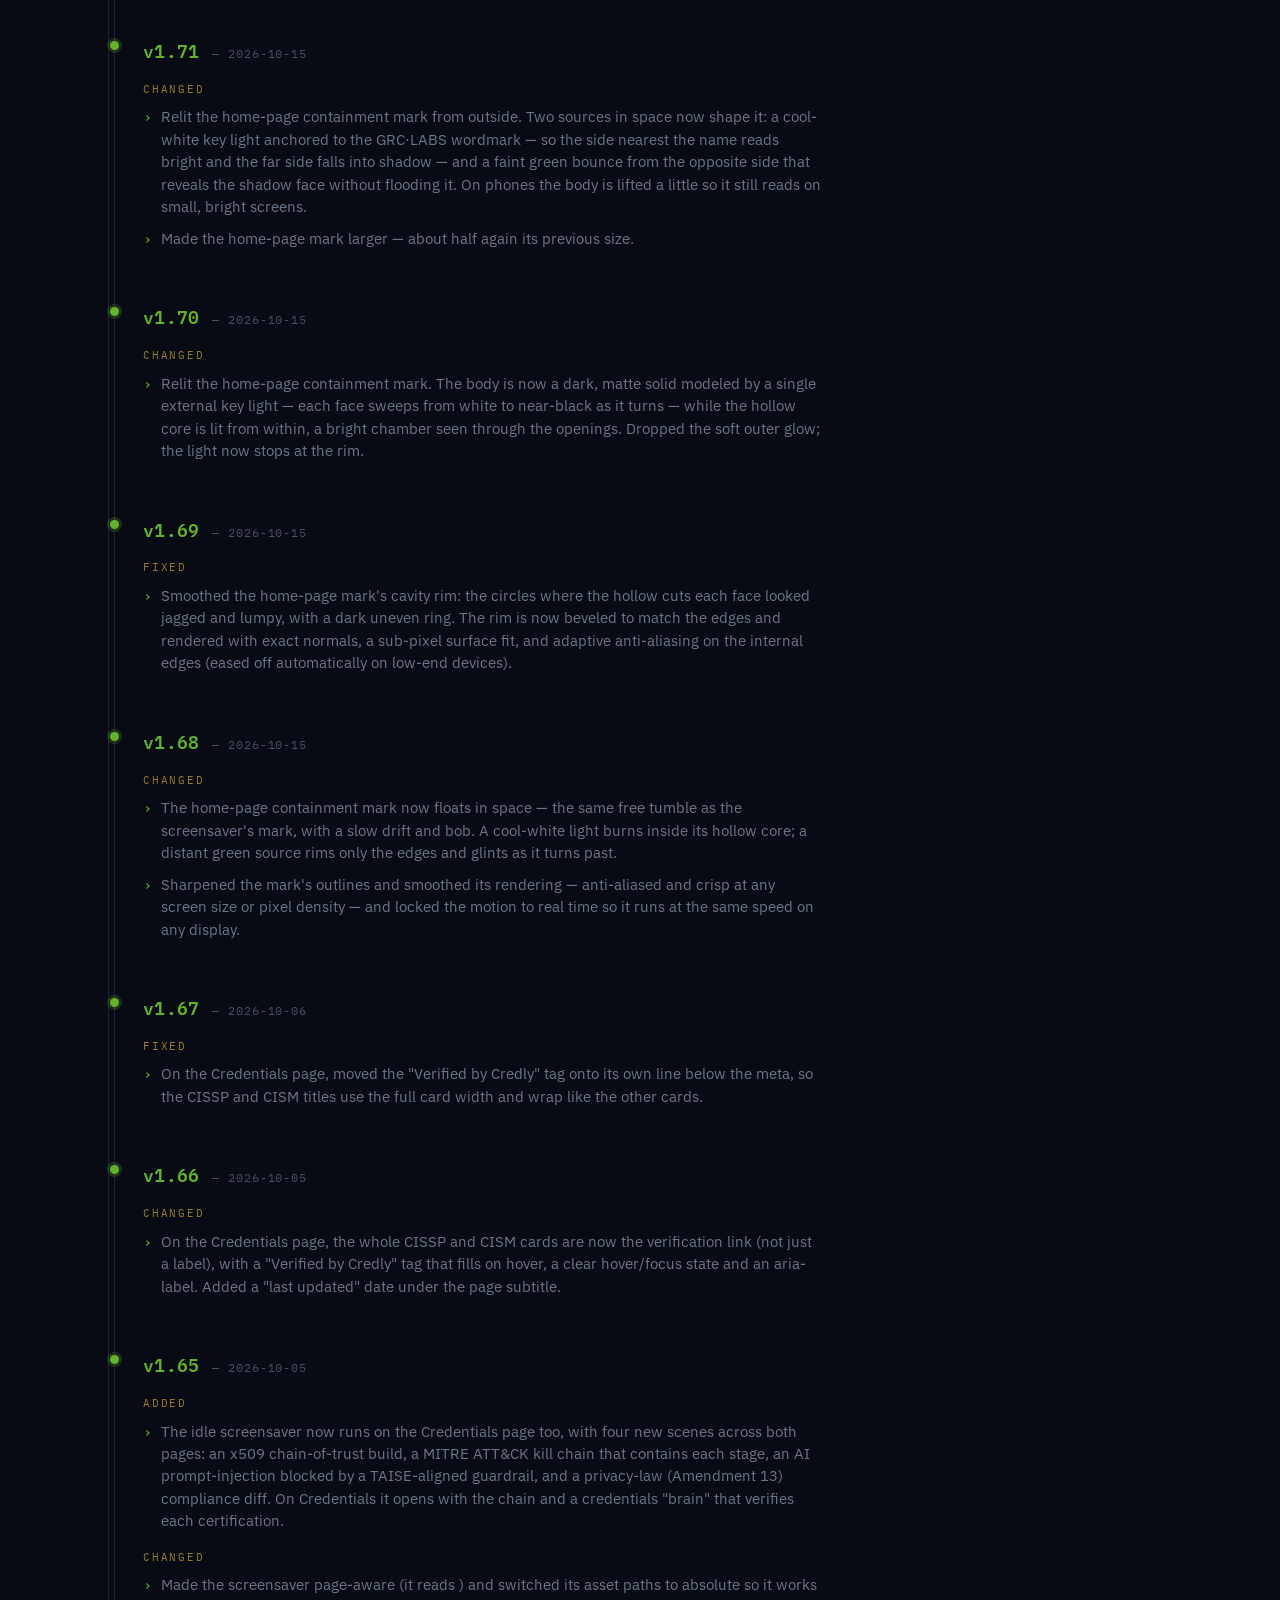
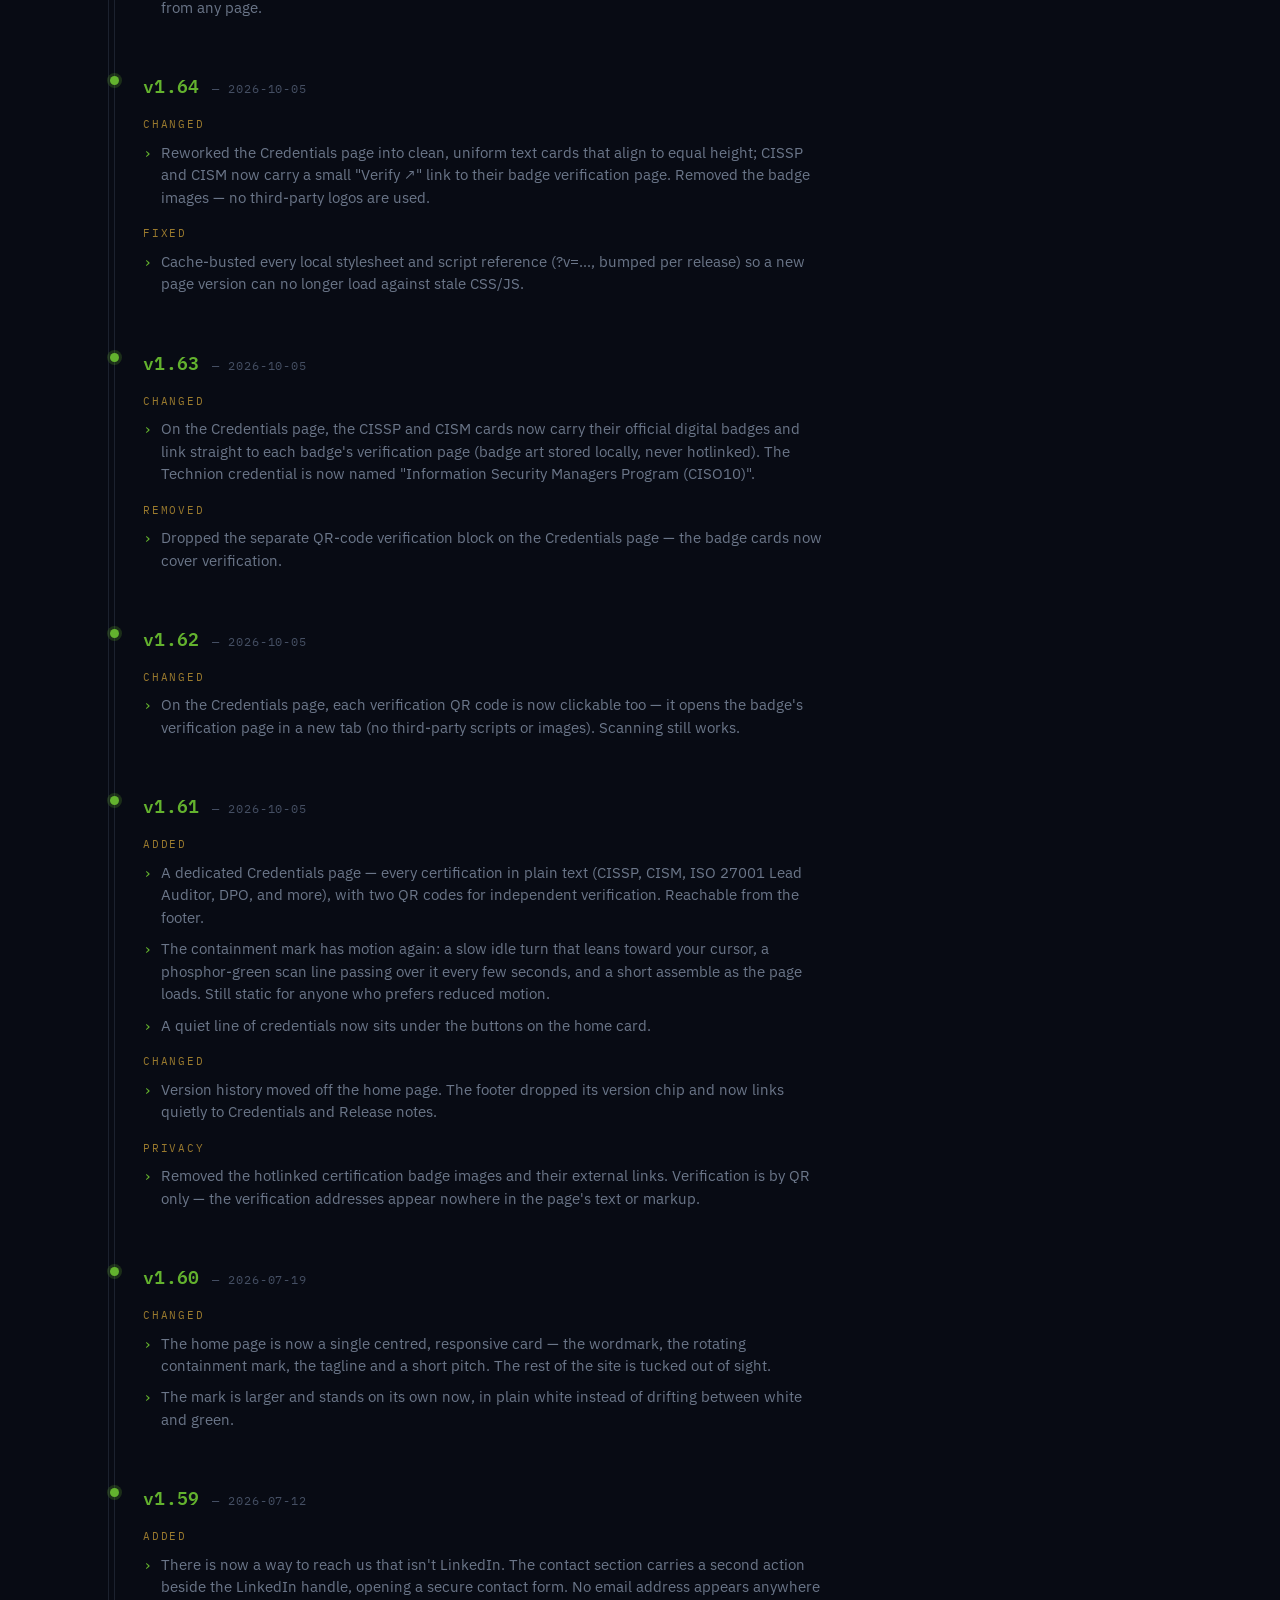
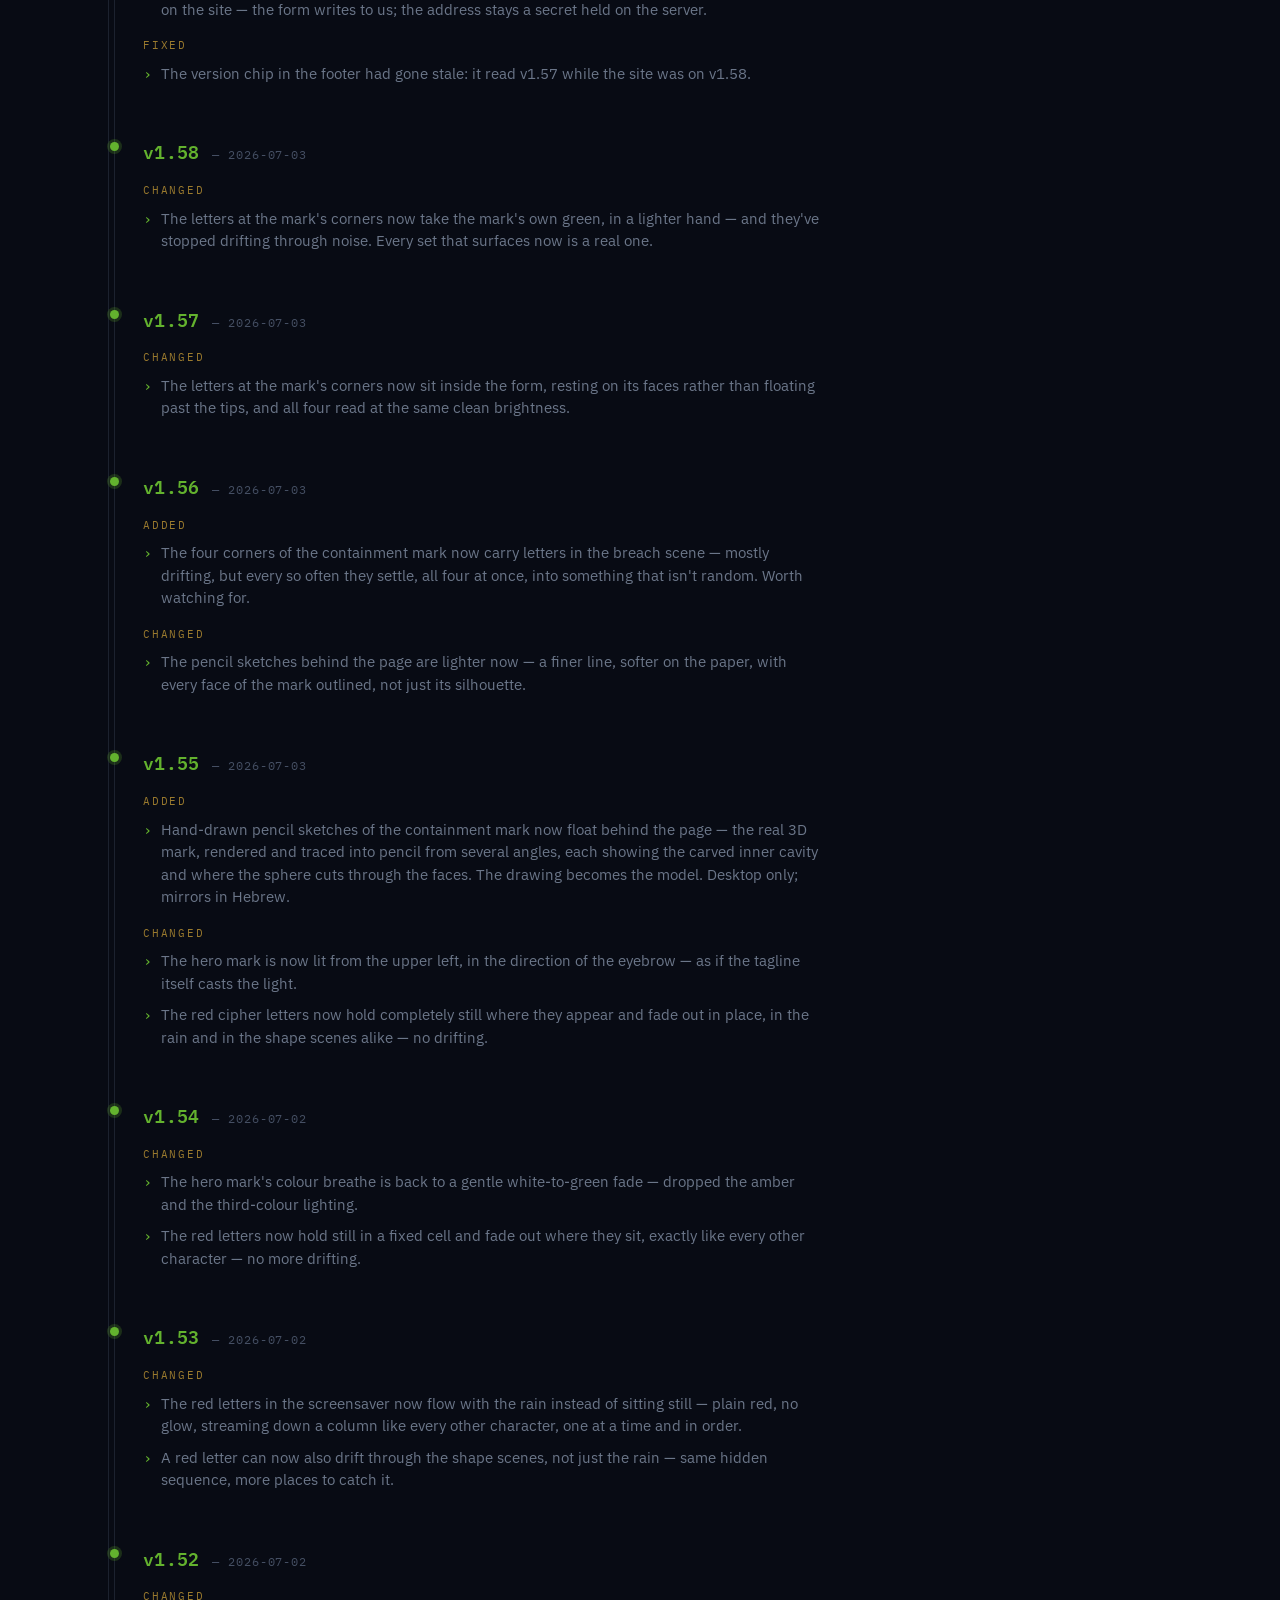
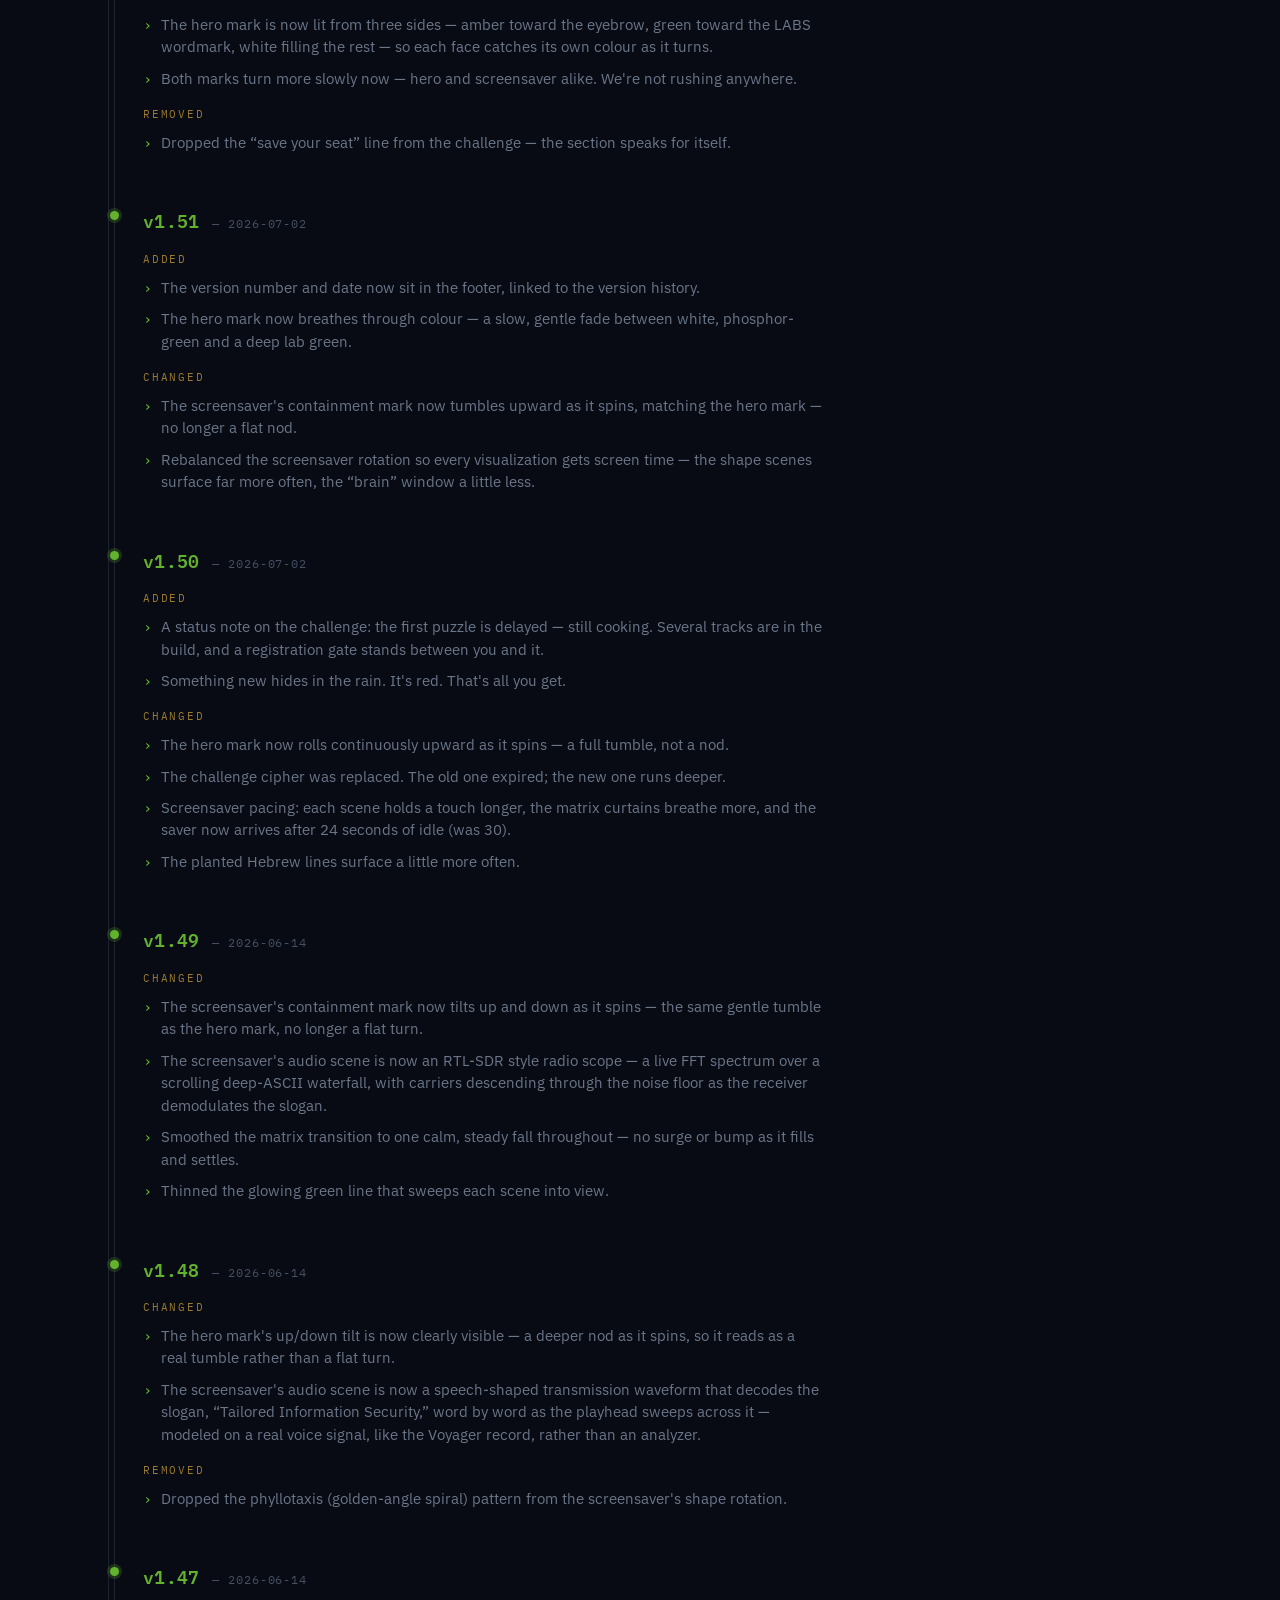
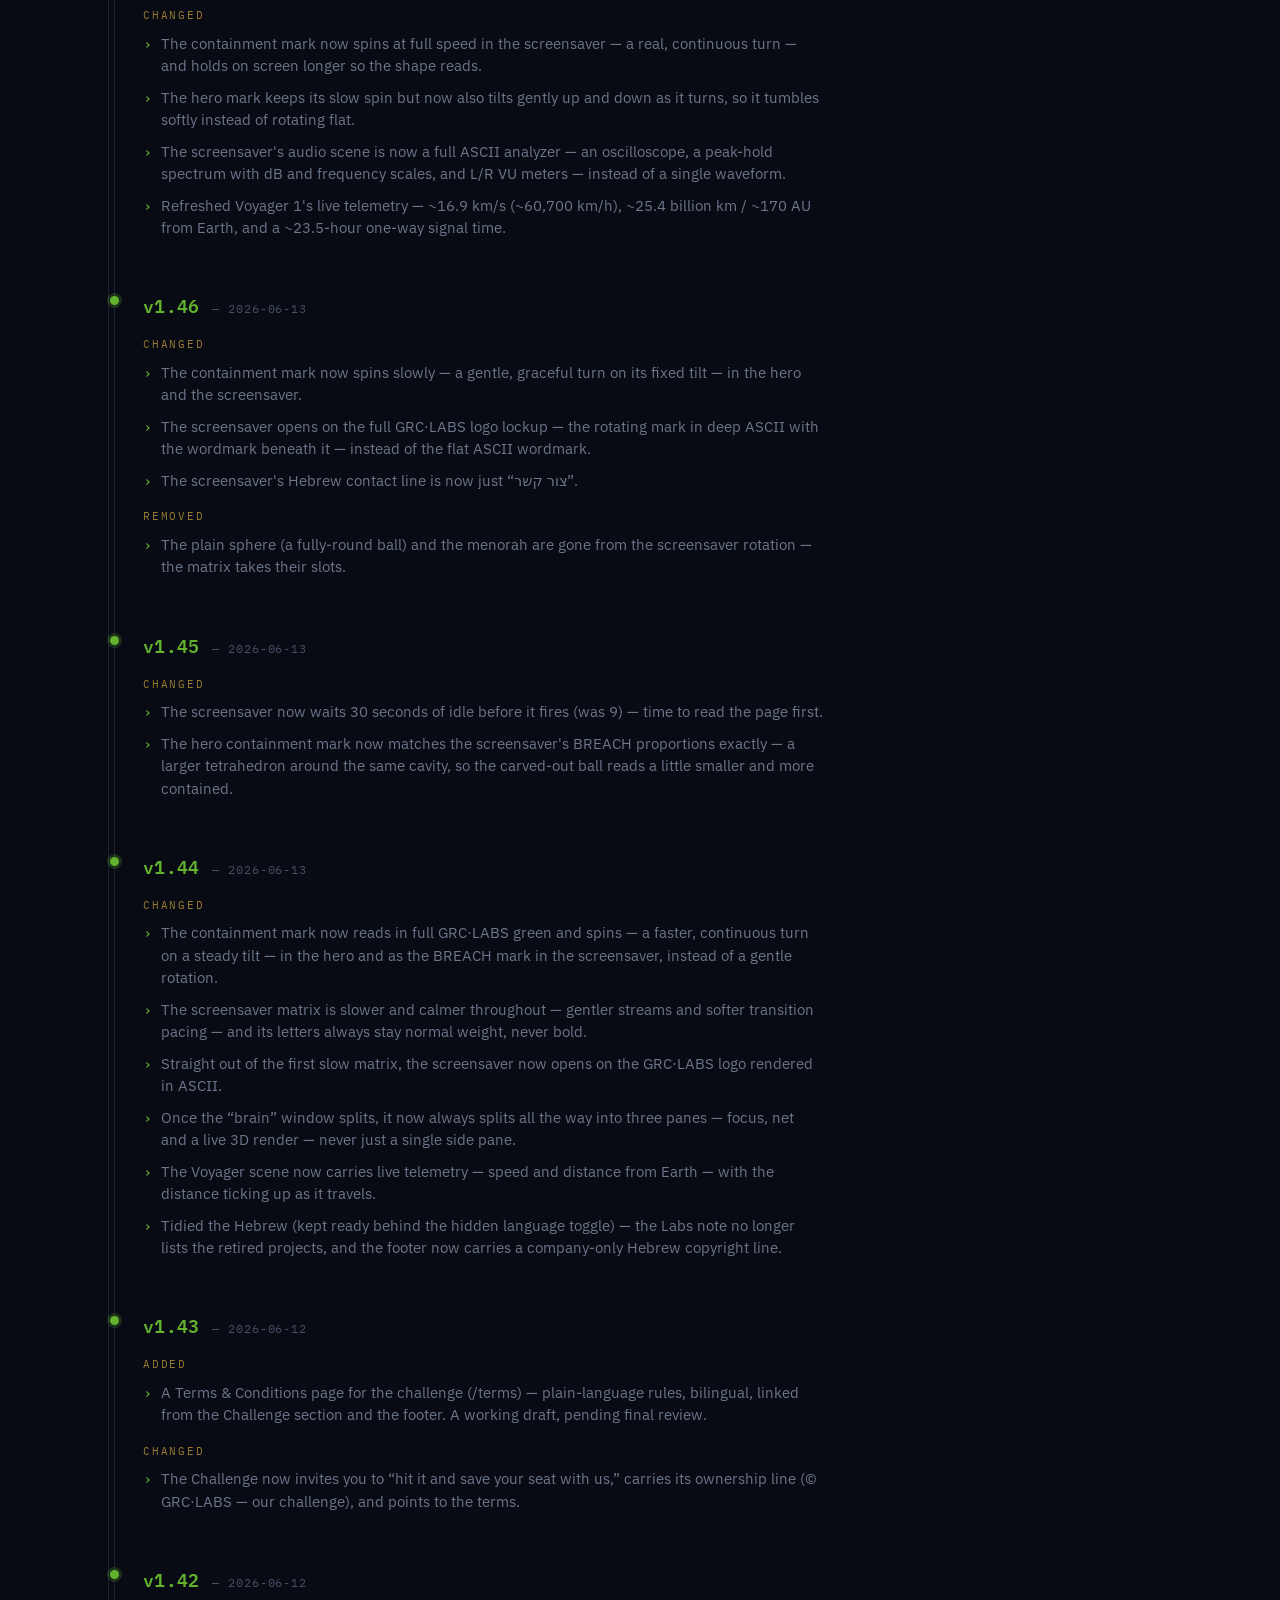
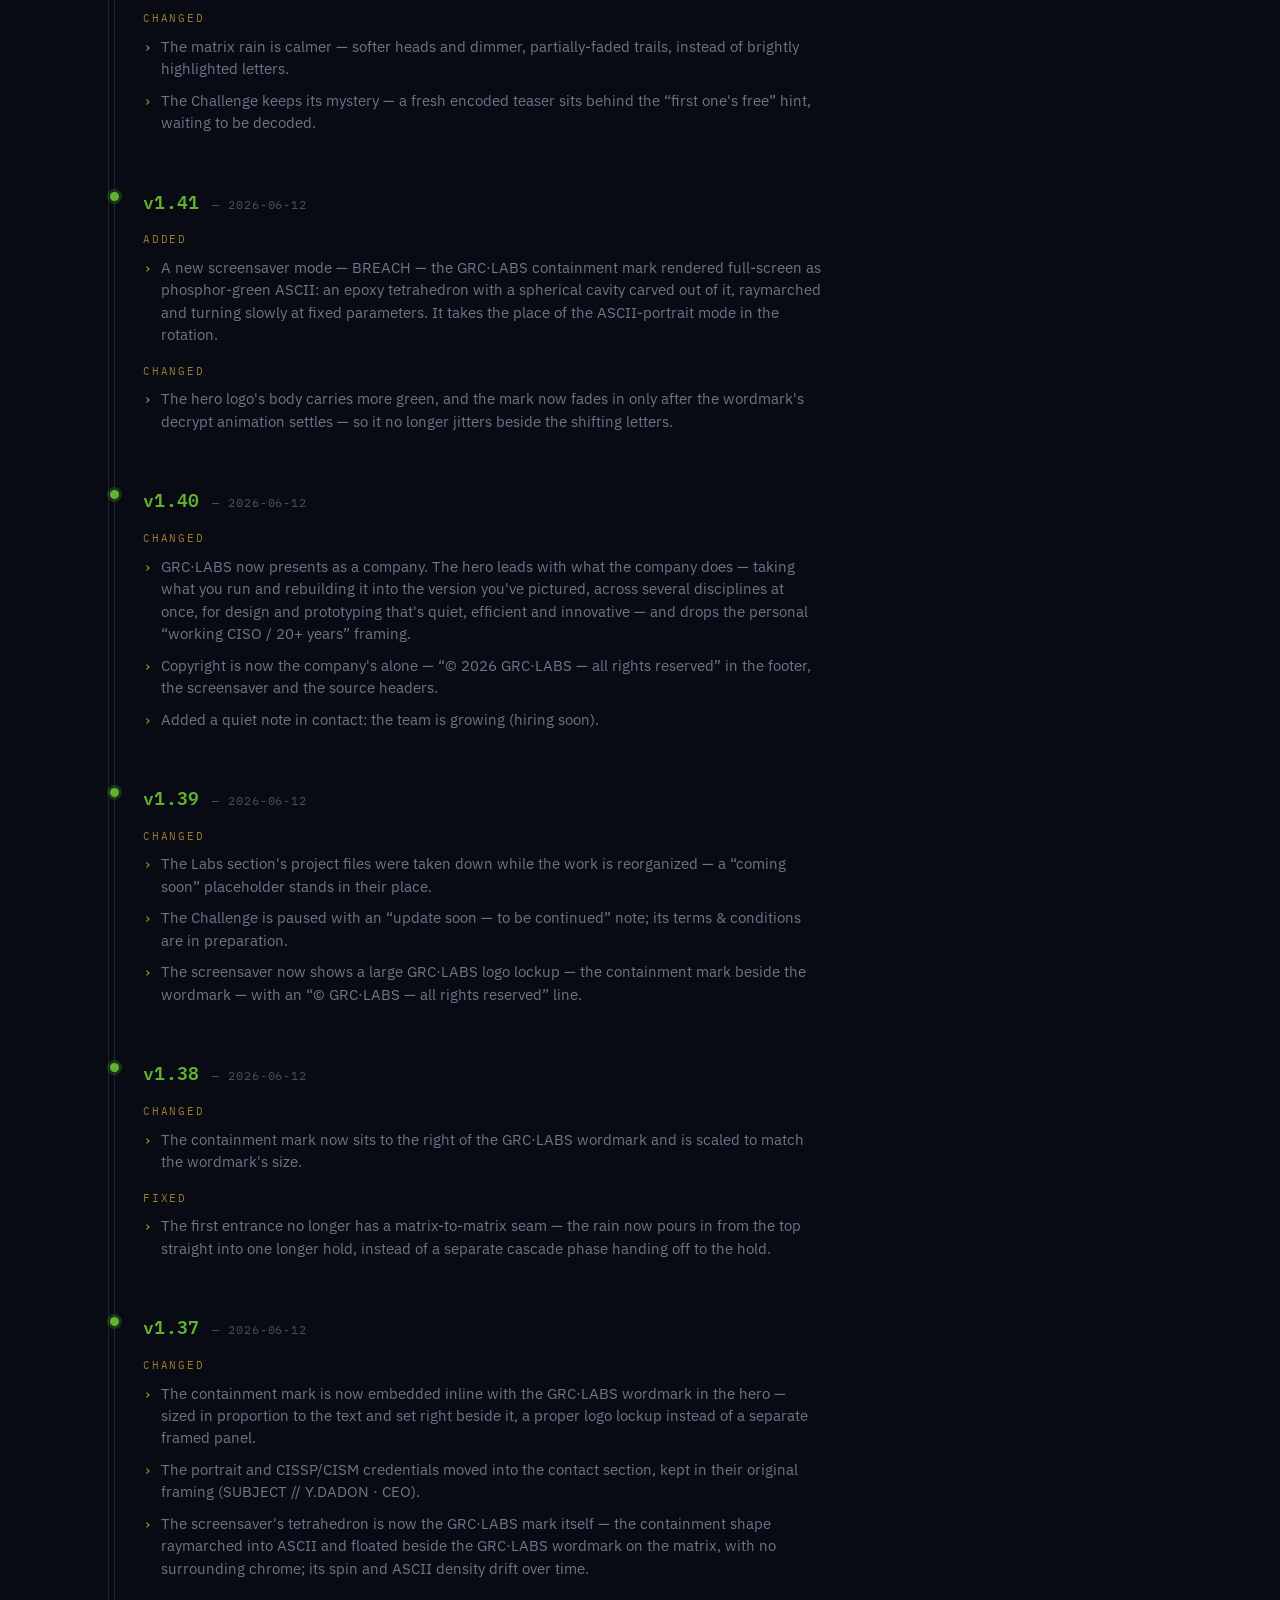
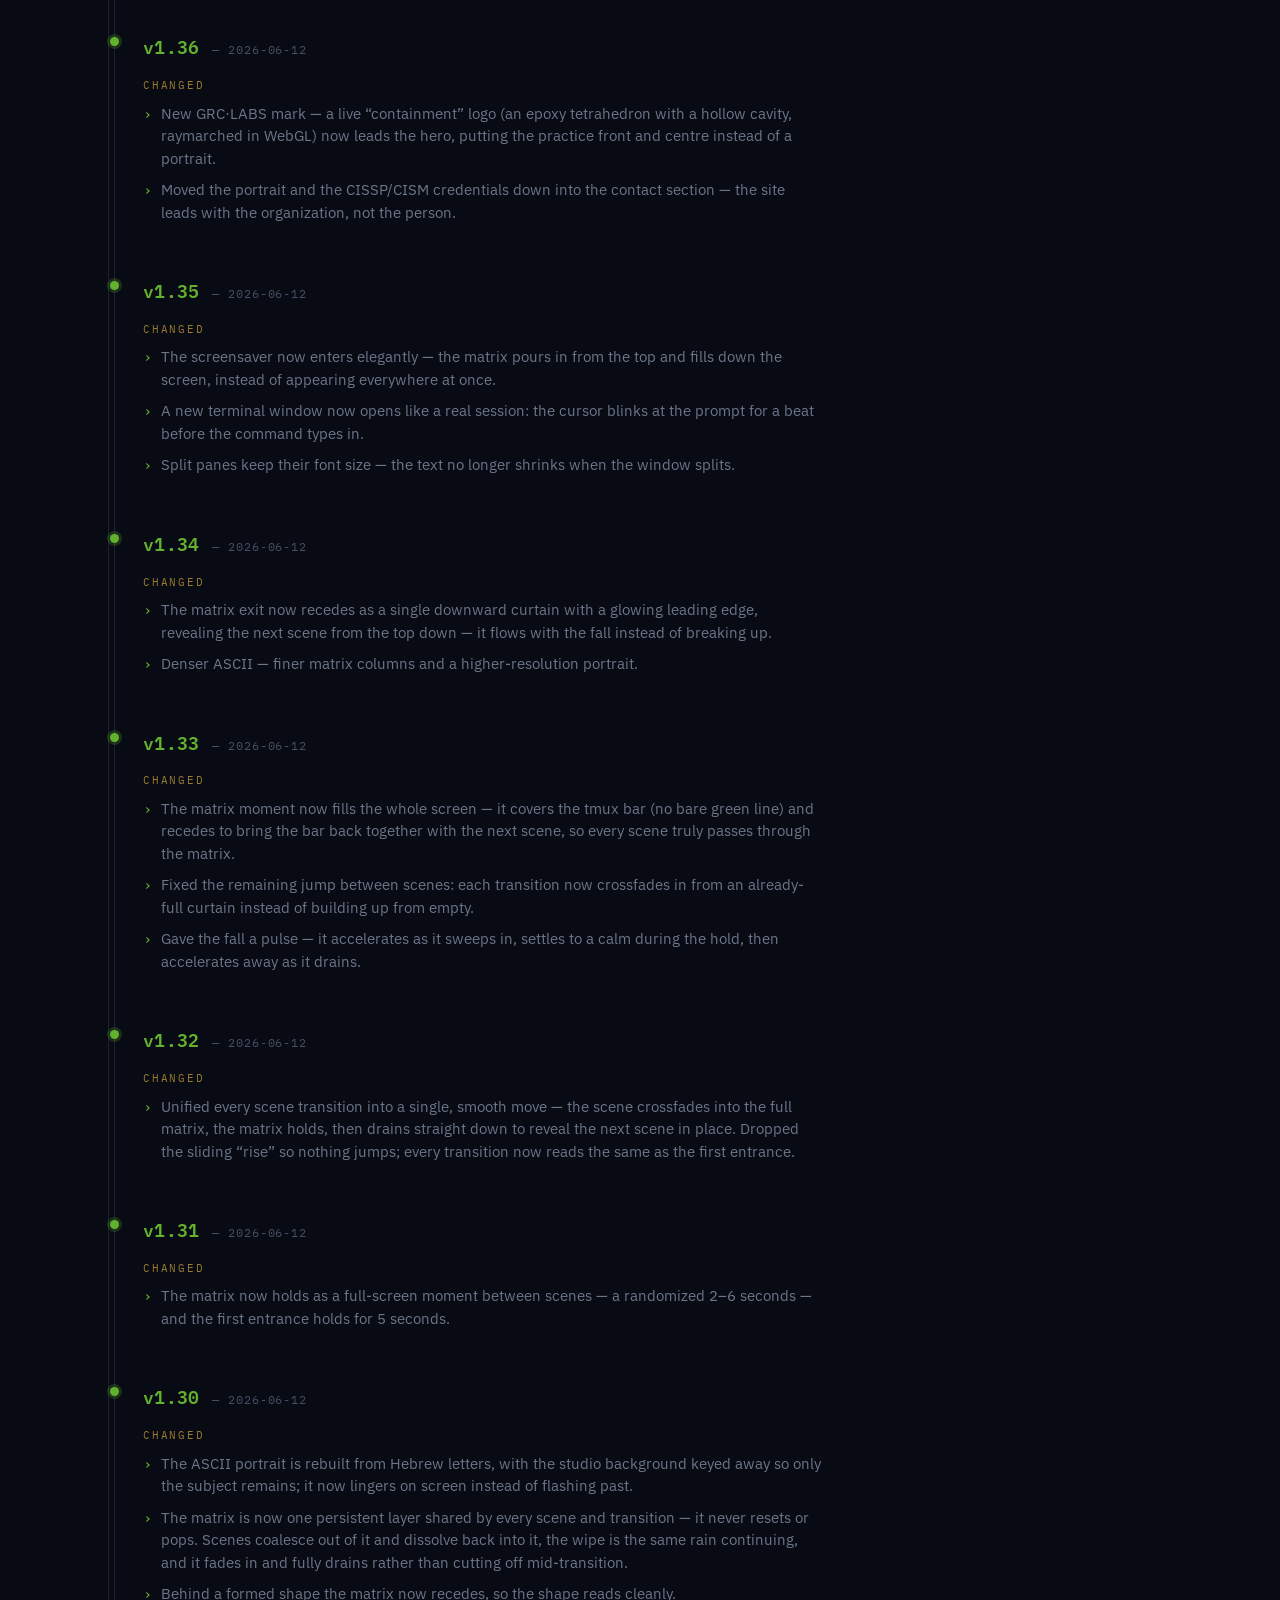
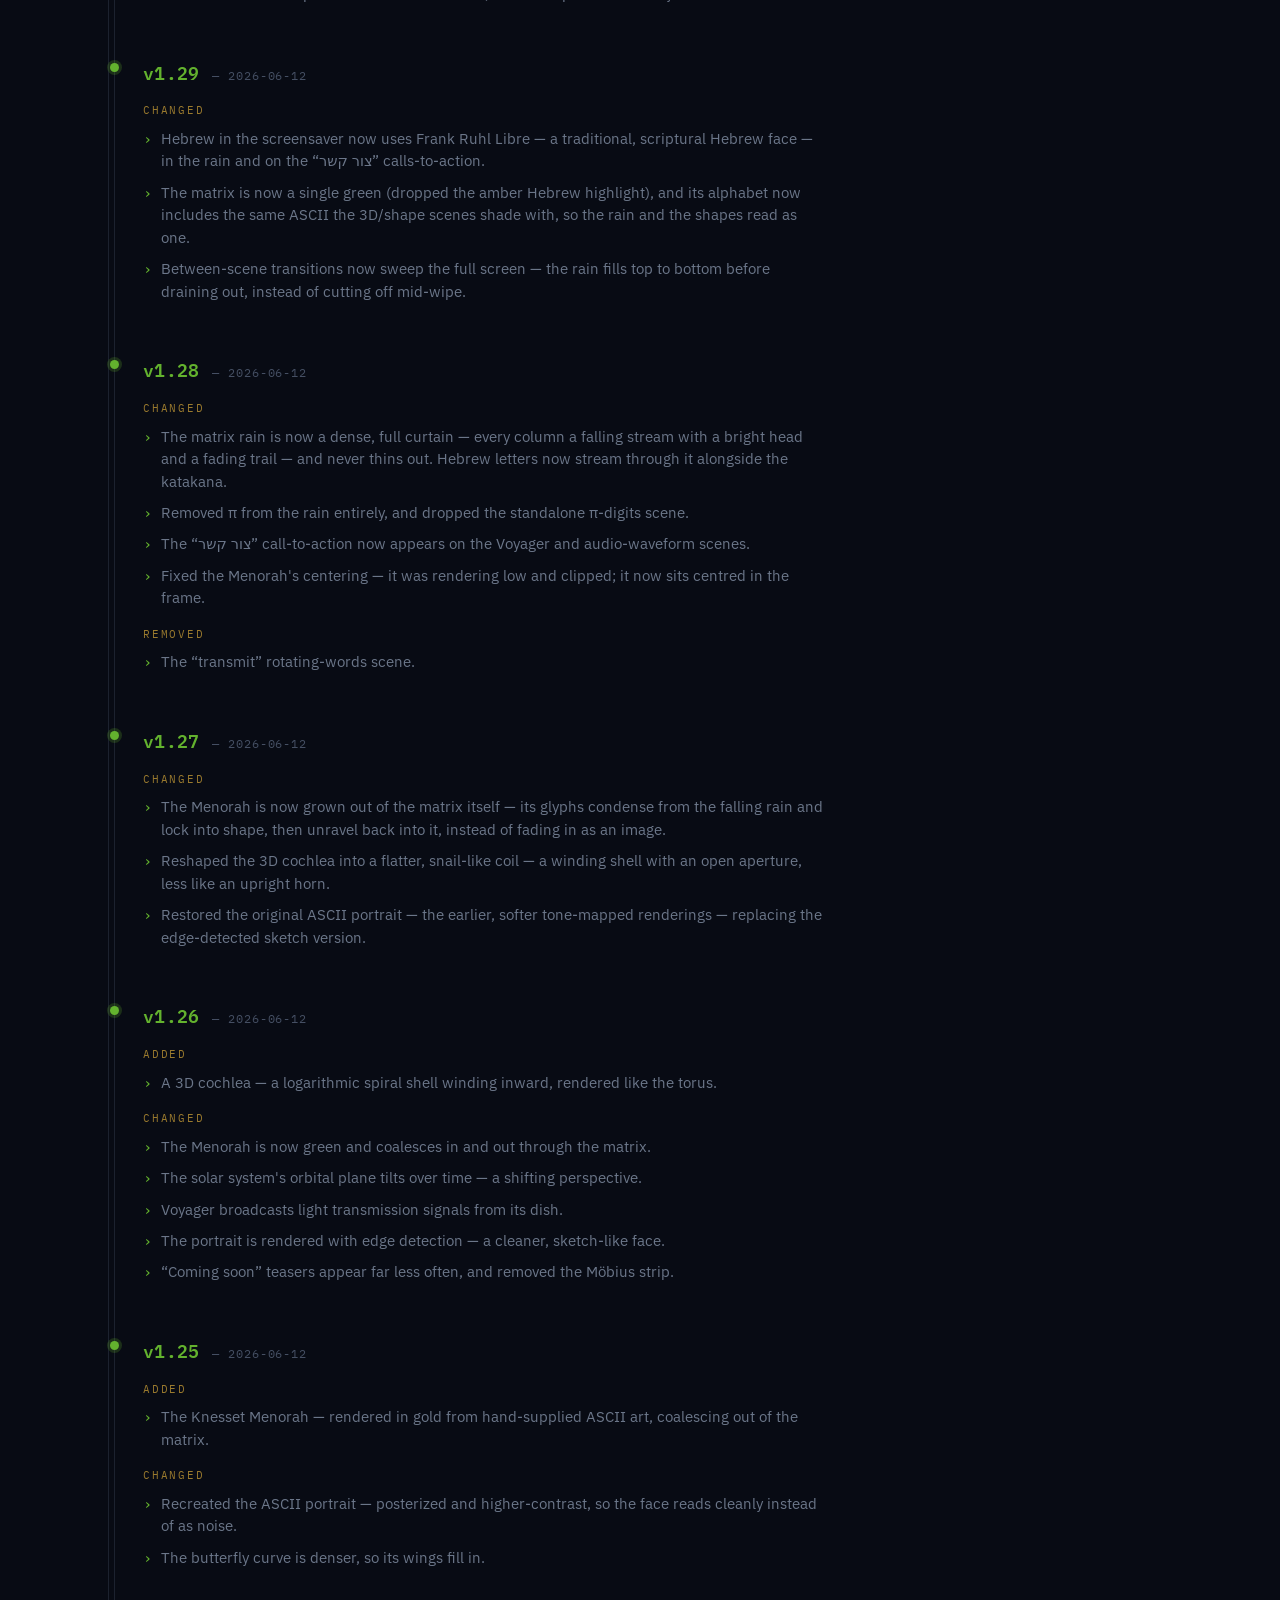
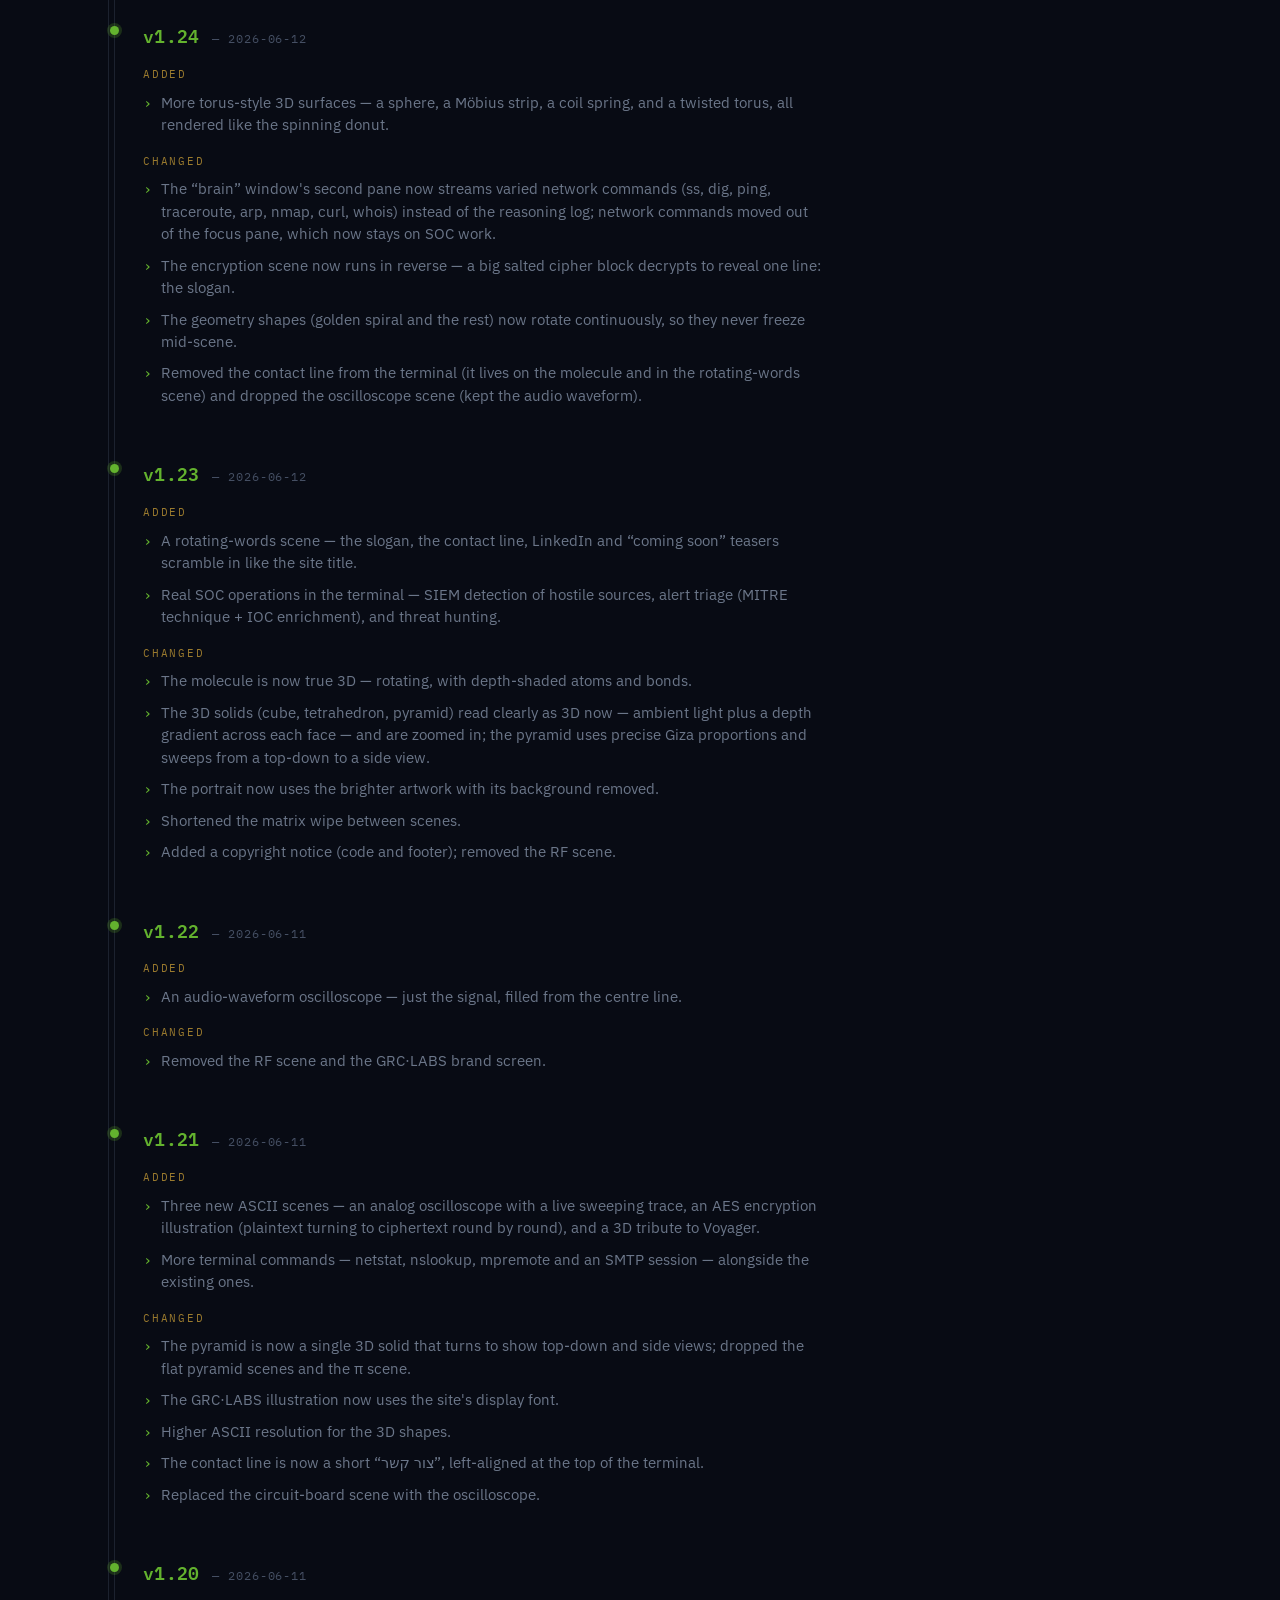
==== commit d4187f69: "site-v1.78 — certification line off the home page; the screensaver on /yaniv and /credentials after " ====
--- a/changelog/index.html
+++ b/changelog/index.html
@@ -15,7 +15,7 @@
 <link rel="preconnect" href="https://fonts.googleapis.com" />
 <link rel="preconnect" href="https://fonts.gstatic.com" crossorigin />
 <link href="https://fonts.googleapis.com/css2?family=Space+Grotesk:wght@400;500;600;700&family=IBM+Plex+Mono:wght@400;500;600&family=IBM+Plex+Sans:wght@400;500;600&family=IBM+Plex+Sans+Hebrew:wght@400;500;600;700&display=swap" rel="stylesheet" />
-<link rel="stylesheet" href="/assets/css/styles.css?v=1.77" />
+<link rel="stylesheet" href="/assets/css/styles.css?v=1.78" />
 </head>
 <body>
 
@@ -39,6 +39,18 @@
       <p class="sec-intro" data-i18n="cl.intro">What's changed on grc-labs.com — newest first.</p>
 
       <div class="cl-time">
+        <!-- v1.78 -->
+        <div class="cl-release">
+          <div class="cl-relhead"><span class="cl-ver" data-decrypt>v1.78</span><span class="cl-date">— 2026-11-20</span></div>
+          <div class="cl-group">
+            <div class="cl-cat" data-i18n="cl.changed">Changed</div>
+            <ul class="cl-list">
+              <li data-i18n="cl.v178.c1">On the home page, removed the certification line (CISSP · CISM · ISO 27001 LA · DPO); the credentials stay on their own page.</li>
+              <li data-i18n="cl.v178.c2">The screensaver on the digital business card (/yaniv) and on the Credentials page now starts after 18 seconds of idle (was 24).</li>
+            </ul>
+          </div>
+        </div>
+
         <!-- v1.77 -->
         <div class="cl-release">
           <div class="cl-relhead"><span class="cl-ver" data-decrypt>v1.77</span><span class="cl-date">— 2026-11-20</span></div>
@@ -1208,8 +1220,8 @@
     </div>
   </footer>
 
-<script src="/assets/js/i18n.js?v=1.77"></script>
-<script src="/assets/js/theme.js?v=1.77"></script>
-<script src="/assets/js/decrypt.js?v=1.77"></script>
+<script src="/assets/js/i18n.js?v=1.78"></script>
+<script src="/assets/js/theme.js?v=1.78"></script>
+<script src="/assets/js/decrypt.js?v=1.78"></script>
 </body>
 </html>
